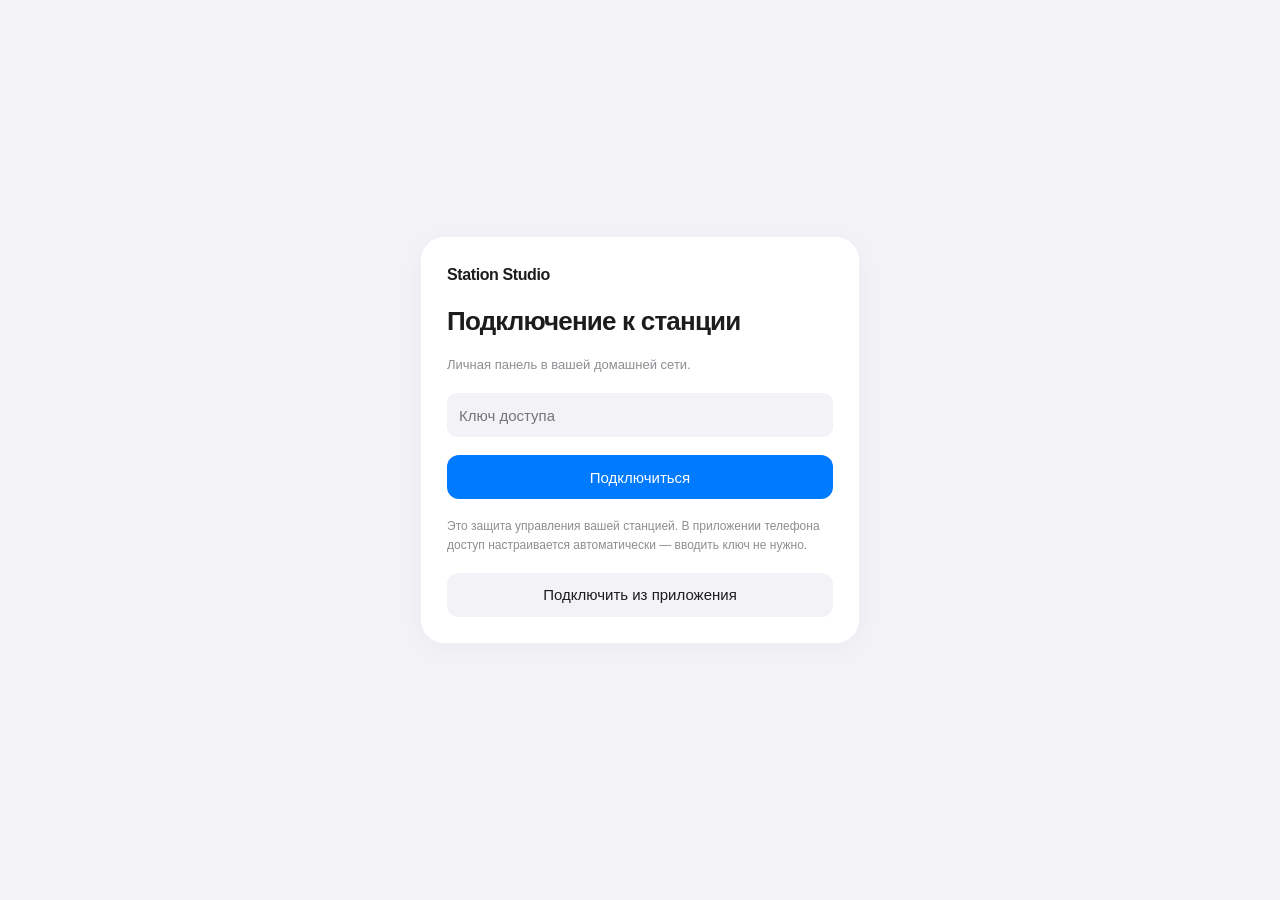
==== panel/web/index.html @ f579a135 "Add capabilities catalog, declarative plugin settings and separate TV interface; prepare 2.3.0" ====
<!doctype html><html lang="ru"><head><meta charset="utf-8"><meta name="viewport" content="width=device-width,initial-scale=1"><meta name="theme-color" content="#f5f7fb"><title>Station Studio</title><link rel="stylesheet" href="interface.css"><link rel="stylesheet" href="refinements.css"><link rel="stylesheet" href="extensions.css"></head><body>
<div id="login" class="login"><form id="loginForm" class="card login-card"><div class="brand">Station Studio</div><h1>Подключение к станции</h1><p class="muted">Личная панель в вашей домашней сети.</p><input id="accessKey" type="password" autocomplete="current-password" placeholder="Ключ доступа" required><button class="primary">Подключиться</button><small id="loginError">Это защита управления вашей станцией. В приложении телефона доступ настраивается автоматически — вводить ключ не нужно.</small><button type="button" id="nativeReconnect">Подключить из приложения</button></form></div>
<div id="app" hidden><aside><a class="brand" href="#"><span>Station Studio</span></a><nav><button class="active" data-tab="overview"><span>Дом</span></button><button data-tab="music"><span>Музыка</span></button><button data-tab="light"><span>Оформление</span></button><button data-tab="voice"><span>Команды</span></button><button data-tab="capabilities"><span>Возможности</span></button><button data-tab="plugins" hidden><span>Плагины</span></button><button data-tab="tools"><span>Настройки</span></button></nav><div class="aside-bottom"><span class="dot"></span><span id="connection">Подключаемся…</span><small>Всё работает на станции</small></div></aside>
<main><header><div><div id="eyebrow" class="eyebrow">STATION STUDIO</div><h1 id="pageTitle">Моя станция</h1></div><div class="header-right"><span id="clock"></span><span id="health" class="pill">● На связи</span></div></header>
<section id="overview" class="page active"><div class="home-station product-card"><div class="product-info"><span class="device-name">Станция Макс</span><span id="homeConnection">Дома · на связи</span><button id="remoteOpen" class="product-remote"><img src="icon-input.png" alt="">Пульт станции</button></div><div class="station-product"><div class="product-halo"></div><img src="station-max.png" alt="Яндекс Станция Макс" width="150" height="150"><canvas id="productRing" width="160" height="40" aria-label="Текущие цвета кольца"></canvas></div></div><article class="card player-card overview-now"><div class="section-top"><h3>Музыка</h3><button class="subtle" onclick="showTab('music')">Открыть</button></div><div class="track"><div class="track-art"></div><div><h2 id="track">Музыка на вашей станции</h2><p id="artist" class="muted">Выберите песню в музыкальном сервисе</p><small id="playState">Проигрыватель готов</small></div></div><div class="music-remote"><button onclick="key('previous')" aria-label="Предыдущий трек">Ⅰ◀</button><button id="playButton" class="primary round" onclick="key('play')" aria-label="Пауза или продолжение">▶</button><button onclick="key('next')" aria-label="Следующий трек">▶Ⅰ</button></div><label class="volume-row"><span>Громкость</span><input id="volume" type="range" min="0" max="100"><b id="volumeText">—%</b></label></article><div class="accessories"><button data-home-pane="clocks" class="accessory"><span class="accessory-kind">Дисплей</span><strong id="homeDisplayValue">Часы</strong><span class="accessory-note">Оформление и медиа</span></button><button data-home-pane="ring" class="accessory"><span class="accessory-kind">Кольцо</span><strong id="homeRingValue">Штатный свет</strong><span class="accessory-note">Цвет и эффекты</span></button><button data-home-pane="alice" class="accessory"><span class="accessory-kind">Алиса</span><strong>Реакции</strong><span class="accessory-note">LED и иконка HDMI</span></button><button data-home-pane="music" class="accessory"><span class="accessory-kind">Музыка и свет</span><strong id="homeMusicLightValue">Выключено</strong><span class="accessory-note">Кольцо, дисплей, лампы</span></button></div><div class="section-top home-scene-title"><h3>Быстрые сцены</h3><button class="subtle" onclick="showTab('voice')">Все сцены</button></div><div id="homeScenes" class="home-scenes"></div><div class="two-cols dashboard">
<div id="remoteScrim" class="sheet-scrim" hidden></div><article class="card remote-card" id="remoteSheet" hidden><div class="section-top"><h3>Пульт станции</h3><button id="remoteClose" class="subtle">Готово</button></div><div class="physical-remote" aria-label="Пульт с расположением кнопок Станции Макс"><div class="remote-top"><button onclick="key('tvpower')" aria-label="Питание телевизора"><img src="icon-power.png" alt=""></button><button onclick="key('tvinput')" aria-label="Источник телевизора"><img src="icon-input.png" alt=""></button></div><div class="remote-microphone"></div><div class="dpad"><button class="up" onclick="key('up')" aria-label="Вверх"><img src="icon-up.png" alt=""></button><button class="left" onclick="key('left')" aria-label="Влево"><img src="icon-left.png" alt=""></button><button class="ok" onclick="key('ok')" aria-label="Выбрать"><img src="icon-check.png" alt=""></button><button class="right" onclick="key('right')" aria-label="Вправо"><img src="icon-right.png" alt=""></button><button class="down" onclick="key('down')" aria-label="Вниз"><img src="icon-down.png" alt=""></button></div><button class="remote-alice" onclick="key('assist')" aria-label="Вызвать помощника"><img src="icon-mic.png" alt=""></button><div class="remote-nav"><button onclick="key('back')" aria-label="Назад"><img src="icon-back.png" alt=""></button><button onclick="key('home')" aria-label="Домой"><img src="icon-home.png" alt=""></button></div><div class="remote-volume"><button onclick="key('volup')" aria-label="Громче"><img src="icon-plus.png" alt=""></button><span>VOL</span><button onclick="key('voldown')" aria-label="Тише"><img src="icon-minus.png" alt=""></button></div><button class="remote-mute" onclick="key('mute')" aria-label="Выключить звук"><img src="icon-mute.png" alt=""></button></div><p class="remote-caption">Команды телевизора зависят от поддержки HDMI-CEC. Вызов помощника доступен, если эта кнопка поддерживается прошивкой.</p><form id="textForm" class="search"><input id="remoteText" maxlength="250" placeholder="Текст в выбранное поле"><button>Ввести</button></form></article></div>
<article class="card"><div class="section-top"><h3>Приложения</h3><button class="subtle" onclick="loadApps()">Обновить</button></div><div id="apps" class="apps-grid"></div></article></section>
<section id="music" class="page"><div class="two-cols"><article class="card"><h3>Музыкальный сервис</h3><div class="toolbar"><select id="musicProvider"></select><button id="providerSave">Выбрать</button></div><label class="checkbox"><input id="musicRouting" type="checkbox">Передавать музыкальные запросы Алисы выбранному плееру</label><label class="checkbox"><input id="quickCommands" type="checkbox" checked>Сразу передавать короткие команды плееру</label><p class="muted">«Играй», «пауза», «стоп», «хватит», «следующий», «назад». Управляют выбранным плеером, если у него есть музыкальная сессия. Остановка будильника и речи Алисы остаётся штатной.</p><p id="quickCommandsState" class="muted"></p><form id="searchForm" class="search"><input id="searchQuery" placeholder="Трек, исполнитель, альбом…" maxlength="200" required><button class="primary">Найти</button></form><p class="muted">Первый найденный трек будет выбран в установленном плеере. Состояние запуска показано ниже.</p><form id="uriForm" class="search"><input id="spotifyUri" placeholder="Ссылка на трек или плейлист" required><button>Открыть</button></form><p id="providerState" class="muted">Голосовой запуск зависит от возможностей установленного плеера. Проверка покажет, поддерживает ли он воспроизведение по запросу.</p><button id="providerTest">Проверить запуск по запросу</button><p id="musicVoiceDiagnostic" class="muted"></p></article><article class="card"><h3>Воспроизведение</h3><p class="muted">Команды отправляются выбранному сервису. Перемотка, повтор и случайный порядок доступны, если плеер поддерживает их через Android.</p><div class="toolbar"><button id="seekBack">Назад на 30 секунд</button><button id="seekForward">Вперёд на 30 секунд</button><button id="seekStart">С начала песни</button></div><div class="music-remote"><button onclick="key('previous')">Ⅰ◀</button><button class="primary" onclick="key('play')">▶ / Ⅱ</button><button onclick="key('next')">▶Ⅰ</button></div><label class="volume-row"><span>Громкость</span><input id="volume2" type="range" min="0" max="100"><b id="volumeText2">—%</b></label><h4>Таймер сна</h4><div class="chips"><button onclick="timer(15)">15 мин</button><button onclick="timer(30)">30 мин</button><button onclick="timer(60)">1 час</button><button onclick="timer(0)">Выключить</button></div><p id="timerState" class="muted">Таймер выключен</p></article></div></section>
<section id="light" class="page"><div class="studio-top"><div><span class="eyebrow">ОФОРМЛЕНИЕ</span><h2>Дисплей и подсветка</h2><p>Выберите, что изменить: передний дисплей, кольцо или реакции Алисы.</p></div><div class="theme-choices" hidden><button data-theme="violet" title="Фиолетовая тема" aria-label="Фиолетовая тема"></button><button data-theme="rose" title="Розовая тема" aria-label="Розовая тема"></button><button data-theme="ice" title="Ледяная тема" aria-label="Ледяная тема"></button><button data-theme="mint" title="Мятная тема" aria-label="Мятная тема"></button></div></div><div id="surfaceSegments" class="surface-segments"><button data-surface="display">Дисплей</button><button data-surface="ring">Кольцо</button><button data-surface="alice">Алиса</button><button data-surface="sound">Свет и звук</button></div><div class="studio-tabs"><button data-studio-pane="clocks">Часы</button><button data-studio-pane="draw">Медиа и рисунки</button><button data-studio-pane="ring">Кольцо</button><button data-studio-pane="music">Музыка</button><button data-studio-pane="room">Звуки комнаты</button><button data-studio-pane="alice">Реакции Алисы</button><button data-studio-pane="lamps">Лампы</button><button data-studio-pane="library">Медиатека</button></div><details id="displaySettings" class="display-options"><summary>Яркость и время показа</summary><div class="display-settings"><label class="field-label">Яркость дисплея <input id="matrixBrightness" type="range" min="1" max="200" value="90"></label><label class="field-label">Время в секундах · 0 — постоянно<input id="matrixDuration" type="number" min="0" max="86400" value="60"></label><label class="field-label">Быстрый выбор<select id="matrixDurationQuick"><option value="0">Постоянно</option><option value="15">15 секунд</option><option value="60" selected>1 минута</option><option value="300">5 минут</option><option value="900">15 минут</option><option value="3600">1 час</option><option value="28800">8 часов</option></select></label></div></details><article class="card" data-display-pane="draw"><div class="section-top"><div><h3>Предпросмотр и редактор</h3><p class="muted">Загрузите фото или GIF, выберите готовую анимацию либо рисуйте по пикселям.</p></div><span id="matrixState" class="pill">Готов к настройке</span></div><div class="matrix-layout"><div><canvas id="matrixCanvas" width="500" height="320" aria-label="Рисование на дисплее 25 на 16"></canvas><div class="chips"><button id="matrixPencil" class="active">Карандаш</button><button id="matrixEraser">Ластик</button><button id="matrixClear">Очистить</button><button id="matrixInvert">Инверсия</button></div><label class="field-label">Яркость карандаша <input id="matrixInk" type="range" min="1" max="255" value="255"></label></div><div><div class="eyebrow">ВЫВОД НА СТАНЦИЮ</div><div class="toolbar"><button id="matrixSend" class="primary">На дисплей</button><button id="matrixStop">Вернуть часы</button></div><label class="checkbox"><input id="matrixLive" type="checkbox"> Рисовать сразу на станции</label><div class="notice">Выберите «Постоянно» или время показа. Анимации Алисы, громкости и будильника имеют приоритет.</div><label class="field-label">Видимость тёмных деталей <input id="matrixGamma" type="range" min="0.25" max="3" step="0.05" value="0.65"><output id="matrixGammaText">0.65</output></label><label class="field-label">Экспозиция <input id="matrixExposure" type="range" min="0.25" max="4" step="0.05" value="1"><output id="matrixExposureText">1.00</output></label><button id="matrixNeutral">Исходные полутона</button><div class="chips"><button id="matrixSave">Экспорт JSON</button><label class="file-button">Загрузить медиа<input id="matrixFile" type="file" accept="image/*,video/*,application/json" hidden></label></div><p id="matrixMediaInfo" class="muted">Фото превращается в один кадр, GIF и видео — в анимацию. Передний дисплей монохромный: цвета станут оттенками яркости. Предпросмотр показывает результат в 25 × 16 точек.</p></div></div></article>
<div class="two-cols"><article class="card" data-display-pane="draw"><h3>Бегущая строка</h3><form id="matrixTextForm" class="search"><input id="matrixText" placeholder="Что написать на дисплее?" maxlength="80" required><button>Подготовить</button></form><label class="field-label">Скорость <select id="matrixTextSpeed"><option value="180">Медленно</option><option value="120" selected>Обычно</option><option value="80">Быстро</option></select></label></article><article class="card" data-display-pane="draw"><h3>Анимации</h3><div class="preset-grid"><button data-matrix-preset="heart">Сердце</button><button data-matrix-preset="cat">Кот</button><button data-matrix-preset="stars">Звёзды</button><button data-matrix-preset="rain">Дождь</button><button data-matrix-preset="fire">Огонь</button><button data-matrix-preset="invader">Космос</button><button data-matrix-preset="eyes">Глазки</button><button data-matrix-preset="smile">Улыбка</button><button data-matrix-preset="ghost">Призрак</button><button data-matrix-preset="pacman">Пакман</button><button data-matrix-preset="butterfly">Бабочка</button><button data-matrix-preset="snow">Снег</button><button data-matrix-preset="fireworks">Фейерверк</button><button data-matrix-preset="waves">Волны</button><button data-matrix-preset="spiral">Спираль</button><button data-matrix-preset="ecg">Пульс</button><button data-matrix-preset="jellyfish">Медуза</button><button data-matrix-preset="ripples">Капли</button><button data-matrix-preset="grid">Сетка</button><button data-matrix-preset="orbitals">Орбиты</button><button data-matrix-preset="comettrail">Комета</button><button data-matrix-preset="hourglass">Песочные часы</button></div><p class="muted">Выберите анимацию, затем нажмите «На дисплей».</p></article></div>
<article class="card" id="musicVisualCard" data-display-pane="music"><div class="section-top"><div><h3>Музыка в свете</h3><p class="muted">Выберите источник, эффект и место показа. Обложка задаёт гамму кольца, звук — его движение.</p></div><span id="musicVisualState" class="pill">Выключено</span></div><div class="visual-cover"><img id="visualCoverImage" alt="Текущая обложка" hidden><div><p id="visualCoverState">Проверяем обложку выбранного плеера…</p><div id="visualCoverPalette"></div></div></div><div class="two-cols"><div><label class="field-label">Источник звука<select id="musicVisualSource"><option value="selected">Выбранный музыкальный сервис</option><option value="room">Микрофоны станции</option><option value="system">Весь звук, включая видео</option></select></label><label class="field-label">Эффект <select id="musicVisualMode"><option value="spectrum">Спектр</option><option value="wave">Осциллограф</option><option value="pulse">Пульс</option><option value="vu">Индикатор громкости</option><option value="mirror">Зеркальный спектр</option><option value="orbit">Орбита</option><option value="ribbon">Световая лента</option></select></label><label class="field-label">Где показывать <select id="musicVisualTarget"><option value="both">Кольцо и LED-дисплей</option><option value="ring">Только кольцо</option><option value="matrix">Только LED-дисплей</option></select></label><label class="field-label">Яркость кольца <input id="musicVisualBrightness" type="range" min="1" max="100" value="45"></label><label class="field-label">Чувствительность <input id="musicVisualGain" type="range" min="0.25" max="20" step="0.25" value="6"></label></div><div><label class="field-label">Цветовая гамма <select id="musicVisualPalette"><option value="cover">Цвета обложки</option><option value="aurora">Северное сияние</option><option value="candy">Сладкая вата</option><option value="sunset">Закат</option><option value="ocean">Океан</option><option value="neon">Неон</option><option value="fire">Огонь</option><option value="pride">Текущий флаг</option><option value="custom">Своя палитра</option></select></label><label class="field-label">Движение цветов<select id="musicColorMotion"><option value="rotate">Плавное вращение</option><option value="static">На месте</option><option value="wave">Волна</option><option value="breathe">Дыхание</option></select></label><input id="musicVisualCustom" placeholder="#906bff #ff72c5 #5fe5d8" value="#906bff #ff72c5 #5fe5d8"><p class="muted">Яркость кольца и дисплея, а также время показа задаются в их настройках.</p></div></div><details class="visual-tuning"><summary>Реакция и плавность</summary><div class="two-cols"><label class="field-label">Скорость вспышки<input id="musicAttack" type="range" min="0.05" max="1" step="0.05" value="0.8"></label><label class="field-label">Затухание<input id="musicDecay" type="range" min="0.02" max="0.8" step="0.02" value="0.18"></label><label class="field-label">Порог тишины<input id="musicNoise" type="range" min="0.0001" max="0.01" step="0.0001" value="0.0003"></label><label class="field-label">Скорость движения<input id="musicSpeed" type="range" min="0.1" max="4" step="0.1" value="1"></label></div></details><div id="coverPreview" class="cover-preview"><img id="coverPreviewImage" alt="Обложка текущего трека" hidden><div><strong id="coverPreviewTitle">Обложка трека</strong><p id="coverPreviewState" class="muted">Ожидаем данные плеера</p><div id="coverSwatches" class="cover-swatches"></div></div></div><div class="toolbar"><button id="musicVisualStart" class="primary">Включить визуализацию</button><button id="musicVisualStop">Остановить</button></div></article>

<article class="card" data-display-pane="clocks"><div class="section-top"><div><span class="eyebrow">НА ПЕРЕДНЕМ LED-ДИСПЛЕЕ</span><h3>Часы</h3></div><span class="pill">25 × 16</span></div><div id="clockGallery" class="clock-gallery"></div><details class="clock-controls"><summary>Создать свой дизайн часов</summary><div class="form-grid"><label>Цифры<select id="clockFace"><option value="mini">Компактные 3 × 5</option><option value="segments">Крупные сегменты</option><option value="stack">Часы над минутами</option></select></label><label>Смещение по высоте<input id="displayOffsetY" type="range" min="-3" max="3" value="0"></label></div><div class="toolbar"><button id="clockBackground">Фон из рисунка в редакторе</button><button id="clockBackgroundClear">Без своего фона</button></div><p id="clockBackgroundState" class="muted">Для своих часов нарисуйте фон в «Медиа и рисунки», вернитесь сюда и добавьте его. Цифры меняются автоматически.</p><div class="toolbar"><input id="clockDesignName" maxlength="60" placeholder="Название своего дизайна"><button id="clockDesignSave">Сохранить дизайн</button></div><div id="clockDesignList" class="list-stack"></div></details><div class="toolbar"><button id="clockStart" class="primary">Показать часы</button><button id="ambientStop">Штатный дисплей</button></div><p class="muted">Длительность и яркость — в общих настройках выше. Во время обращения к Алисе часы уступают место её анимации.</p></article>
<article class="card" data-display-pane="music"><h3>Песня на дисплее</h3><p class="muted">Название песни и исполнитель на переднем дисплее.</p><div class="toolbar"><select id="nowLayout"><option value="single">Одна бегущая строка</option><option value="two">Две строки</option><option value="alternate">Чередовать песню и исполнителя</option></select><label class="field-label">Скорость <input id="nowSpeed" type="range" min="1" max="30" value="8"></label><button id="nowStart" class="primary">На LED-дисплей</button></div><div class="form-grid"><label>Что показывать<select id="nowContent"><option value="both">Песня и исполнитель</option><option value="title">Только песня</option><option value="artist">Только исполнитель</option></select></label><label>Шрифт<select id="nowFont"><option value="pixel">Чёткий пиксельный 5 × 7</option><option value="smooth">Сглаженный</option></select></label><label>Выравнивание коротких строк<select id="nowAlign"><option value="center">По центру</option><option value="left">Слева</option><option value="right">Справа</option></select></label><label>Промежуток между буквами<select id="nowSpacing"><option value="0">1 точка</option><option value="1">2 точки</option><option value="2">3 точки</option></select></label><label>Смещение строк<input id="nowOffsetY" type="range" min="-3" max="3" value="0"></label><label>Яркость имени исполнителя<input id="nowArtistLevel" type="range" min="20" max="255" value="180"></label></div><div class="preview-panel"><canvas id="textPreview" class="led-preview" width="100" height="64"></canvas><small>Предпросмотр переднего дисплея. Длинная строка прокручивается.</small></div><form id="ambientTextForm" class="search"><input id="ambientText" maxlength="300" placeholder="Своя бегущая строка…"><button>Показать текст</button></form></article>
<article class="card" data-display-pane="lamps"><span class="eyebrow">СВЕТ ВОКРУГ</span><h3>Умный свет</h3><p class="muted">Поддерживаются WLED и цветные Yeelight с включённым управлением по локальной сети. Другие лампы здесь не появятся автоматически.</p><div id="lampList" class="list-stack"></div><div class="toolbar"><button id="lampDiscover">Найти Yeelight</button><button id="lampAdd">Добавить устройство</button></div><form id="lampForm" hidden><div class="form-grid"><label>Название<input id="lampName" maxlength="60" placeholder="Свет за телевизором" required></label><label>Тип<select id="lampKind"><option value="wled">WLED</option><option value="yeelight">Yeelight · LAN Control</option></select></label><label>Локальный адрес<input id="lampHost" placeholder="192.168.1.100" inputmode="decimal" required></label></div><div class="toolbar"><button class="primary">Добавить</button><button type="button" id="lampCancel">Отмена</button></div></form><div class="form-grid"><label>Режим<select id="lampMode"><option value="music">Яркость в такт музыке</option><option value="cover">Цвета обложки песни</option><option value="palette">Перелив своей палитры</option></select></label><label>Источник цветов<select id="lampColorSource"><option value="palette">Своя палитра</option><option value="cover">Обложка песни</option><option value="flag">Флаг</option></select></label><label>Флаг<select id="lampFlag"></select></label><label>Анимация<select id="lampMotion"><option value="rotate">Плавное движение</option><option value="static">Без движения</option><option value="breathe">Дыхание</option></select></label><label>Палитра<input id="lampPalette" value="#7367f0 #4db6b0 #ef9fbb"></label><label>Минимальная яркость<input id="lampMin" type="number" min="1" max="100" value="15"></label><label>Максимальная яркость<input id="lampMax" type="number" min="1" max="100" value="75"></label><label>Чувствительность<input id="lampGain" type="range" min="0.25" max="20" step="0.25" value="8"></label><label>Интервал, секунд<input id="lampInterval" type="number" min="2" max="20" value="2"></label></div><div class="toolbar"><button id="lampStart" class="primary">Включить световое шоу</button><button id="lampStop">Остановить и вернуть свет</button></div><p id="lampState" class="muted">Устройства не выбраны</p><p class="muted">Режим «в такт» использует музыкальный визуализатор. Перед запуском сохраняется исходный свет; после остановки он возвращается. Обложка доступна, если плеер передаёт её системе.</p></article>
<article class="card" data-display-pane="alice"><h3>Реакции Алисы на LED</h3><p class="muted">Меняется передний монохромный дисплей станции, 25 × 16 точек. Значок на телевизоре настраивается отдельно ниже.</p><div class="alice-step"><strong>1. Выберите изображение или анимацию</strong><div class="toolbar"><button id="aliceImport">Загрузить фото, GIF или видео</button><button id="aliceOpenEditor">Нарисовать по кадрам</button></div><label class="field-label">Или работа из медиатеки<select id="aliceLibrary"><option value="">Текущая работа редактора</option></select></label><div class="preview-panel"><canvas id="alicePreview" class="led-preview" width="100" height="64"></canvas><small id="alicePreviewLabel">Здесь появится результат на LED-дисплее.</small></div></div><div class="alice-step"><strong>2. Выберите момент и назначьте</strong><p>Какое состояние Алисы должно показывать эту работу?</p><div class="toolbar"><select id="aliceVisualSlot"><option value="activation">Пробуждение</option><option value="listening">Слушает</option><option value="thinking">Думает</option><option value="speaking">Отвечает</option><option value="out">Завершает ответ</option></select><button id="aliceVisualSet" class="primary">Назначить показанную анимацию</button><button id="aliceVisualRestore">Вернуть оригинал этого состояния</button></div></div><div class="alice-step"><strong>3. Примените изменения</strong><p id="aliceVisualInfo" class="muted">Оригиналы сохраняются. Для применения Алиса коротко перезапустится; дождитесь окончания её ответа.</p><button id="aliceVisualRestart">Применить: перезапустить Алису</button></div></article>
<article class="card" data-display-pane="alice"><h3>Маленькая иконка на HDMI</h3><p class="muted">Своё фото или GIF поверх области штатного значка. Иконка появляется только во время обращения к Алисе, занимает небольшую область и не перехватывает пульт. Положение можно подогнать под ваш телевизор.</p><label class="file-button">Выбрать PNG, JPEG или GIF<input id="badgeFile" type="file" accept="image/png,image/jpeg,image/gif" hidden></label><p id="badgeFileState" class="muted">Изображение пока не выбрано</p><div class="form-grid"><label>Размер<input id="badgeSize" type="number" min="32" max="160" value="64"></label><label>Форма<select id="badgeShape"><option value="circle">Круг</option><option value="rounded">Скруглённый квадрат</option><option value="square">Квадрат</option></select></label><label>Отступ слева<input id="badgeX" type="number" min="0" max="300" value="24"></label><label>Отступ снизу<input id="badgeY" type="number" min="0" max="200" value="24"></label></div><label class="checkbox"><input id="badgeBacking" type="checkbox" checked>Чёрная подложка под изображением</label><div class="toolbar"><button id="badgeApply" class="primary">Включить и проверить 5 секунд</button><button id="badgeDisable">Вернуть штатный значок</button></div><p id="badgeState" class="muted">Передний LED настраивается выше; эта иконка относится только к HDMI.</p></article><article class="card" data-display-pane="room"><h3>Звуки комнаты</h3><p class="muted">Реакция на микрофоны станции. Обработка идёт на станции, звук не сохраняется и не отправляется на сервер.</p><div class="toolbar"><select id="matrixReactive"><option value="spectrum">Спектр</option><option value="wave">Звуковая волна</option><option value="pulse">Пульсирующие круги</option><option value="orbit">Орбита</option><option value="ribbon">Световая лента</option></select><label>Чувствительность <input id="matrixMicGain" type="range" min="0.25" max="20" step="0.25" value="8"></label><label>Где показывать <select id="roomTarget"><option value="both">Кольцо и LED</option><option value="ring">Кольцо</option><option value="matrix">LED-дисплей</option></select></label><label>Гамма <select id="roomPalette"><option value="aurora">Северное сияние</option><option value="sunset">Закат</option><option value="ocean">Океан</option><option value="fire">Огонь</option></select></label><button id="matrixReactiveStart" class="primary">Реагировать на звуки</button><button id="matrixReactiveStop">Остановить</button></div><p class="muted">Яркость и время показа — в настройках выше. Кольцо использует выбранную гамму. Штатные реакции Алисы имеют приоритет.</p></article>
<article class="card" data-display-pane="draw"><h3>Редактор анимации</h3><div class="toolbar"><button id="matrixPreview">▶ / Ⅱ</button><label>Кадр <select id="matrixFrameSelect"></select></label><label>Длительность кадра, мс <input id="matrixFrameDelay" type="number" min="66" max="10000" value="1000"></label></div><div class="chips"><button id="matrixAddFrame">Пустой кадр</button><button id="matrixCopyFrame">Дублировать кадр</button><button id="matrixDeleteFrame">Удалить кадр</button></div></article>
<article class="card" data-display-pane="draw library"><h3>Сохранение и библиотека</h3><div class="preview-panel"><canvas id="libraryPreview" class="led-preview" width="100" height="64"></canvas><small id="libraryPreviewInfo">Выберите сохранённую работу, чтобы увидеть её.</small></div><p class="muted">Сохранить — оставить работу на станции. Открыть — загрузить её в редактор. Показать — запустить на переднем дисплее.</p><div class="toolbar"><input id="matrixArtworkName" maxlength="80" placeholder="Название анимации"><button id="matrixLibrarySave">Сохранить на станции</button></div><div class="toolbar"><select id="matrixLibrarySelect"><option value="">Выберите анимацию</option></select><button id="matrixLibraryLoad">В редактор</button><button id="libraryShow" class="primary">Показать</button><button id="matrixLibraryDelete">Удалить</button></div><p class="muted">Рисунки, анимации и настройки сохраняются на станции и доступны с других устройств. До 120 кадров, 100 работ.</p></article><details open class="card" data-display-pane="ring"><summary>Светодиодное кольцо</summary><div class="two-cols"><div><div id="ringPreview" class="ring-preview" aria-label="Редактор 24 светодиодов"></div><div id="ringPixelControls"><label class="field-label"><span id="ringPixelLabel">Выберите светодиод на кольце</span><input id="ringPixelColor" type="color" value="#9c7cff"></label><div class="chips"><button id="ringPixelsFill">Залить все</button><button id="ringPixelsFlag">Взять цвета флага</button><button id="ringPixelsReset">Взять со станции</button><button id="ringPixelsApply" class="primary">Применить рисунок кольца</button></div></div><div class="effect-grid"><button data-effect="off" onclick="effect('off')">Штатная индикация</button><button data-effect="solid" onclick="effect('solid')">Постоянный свет</button><button data-effect="breathe" onclick="effect('breathe')">Дыхание</button><button data-effect="rainbow" onclick="effect('rainbow')">Радуга</button><button data-effect="comet" onclick="effect('comet')">Комета</button><button data-effect="candle" onclick="effect('candle')">Свеча</button></div></div><div><label class="field-label">Цвет <input id="ringColor" type="color" value="#9364ff"></label><label class="field-label">Яркость <b id="brightnessText">35%</b></label><input id="brightness" class="wide-range" type="range" min="0" max="100" value="35"><p class="muted">Штатная индикация возвращает управление светом Алисе.</p></div></div><h3>Флаги сообщества</h3><div class="toolbar"><select id="ringFlag"></select><select id="ringFlagMotion"><option value="static">Без анимации</option><option value="rotate">Вращение</option><option value="wave">Волна</option><option value="breathe">Дыхание</option></select><button id="ringFlagShow" class="primary">На кольцо</button></div><div class="toolbar"><button id="ringAlbumShow">Кольцо в цветах обложки</button></div><div id="ringFlagSwatches" class="flag-swatches"></div><label class="field-label">Своя палитра: от 2 до 24 цветов, через пробел<input id="ringFlagCustom" placeholder="#ff0000 #ffffff #0000ff"></label><button id="ringFlagCustomShow">Показать свою палитру</button><p class="muted">Кольцо показывает последовательность цветов флага. Геометрические символы и шевроны на кольце из 24 светодиодов не воспроизводятся. Свои палитры дополняют каталог.</p></details></section>
<section id="voice" class="page"><article class="card"><h3>Готовые команды и сцены</h3><p class="muted">Скажите «Алиса» и фразу из карточки. Свой сценарий с такой же фразой имеет приоритет.</p><label class="checkbox"><input id="builtinCommands" type="checkbox" checked>Готовые голосовые команды</label><div class="toolbar"><input id="commandSearch" type="search" placeholder="Найти команду, фразу или действие" aria-label="Поиск команд"><select id="commandGroup"><option value="">Все команды</option><option value="Сцены">Сцены</option><option value="Дисплей">Дисплей</option><option value="Кольцо">Кольцо</option><option value="Музыка">Музыка</option><option value="Система">Система</option><option value="Анимации">Анимации LED</option><option value="Флаги">Флаги кольца</option><option value="Мои работы">Мои работы</option><option value="Мои звуки">Мои звуки</option><option value="Мои сценарии">Мои сценарии</option></select></div><button id="commandExport">Скачать полный список фраз</button><p id="commandCount" class="muted"></p><div id="commandCatalog" class="list-stack"></div></article><div class="two-cols"><article class="card"><span class="eyebrow">ВАШИ ЗВУКИ</span><h3>Аудиобиблиотека</h3><p class="muted">Загрузите музыку, реплику или звуковой эффект и назначьте свою фразу для запуска. Фраза запускает выбранный аудиофайл.</p><label class="file-button primary">Добавить аудио<input id="audioUpload" type="file" accept="audio/*,.mp3,.wav,.ogg,.flac,.m4a,.aac" hidden></label><div id="audioList" class="list-stack"></div><button id="audioStop">Остановить звук</button><p class="muted">До 20 МБ и пяти минут на файл. Файлы хранятся на станции.</p></article><article class="card"><span class="eyebrow">СКАЖИТЕ АЛИСЕ</span><h3>Своя фраза — своё действие</h3><p class="muted">Например: «Алиса, моя дискотека» или «Алиса, покажи кота». Сценарий может объединять несколько действий. Короткие «пауза» и «следующий» относятся к выбранному плееру, когда у него есть музыкальная сессия. Для оформления говорите «на дисплее», «на кольце» или «на станции».</p><div id="scenarioList" class="list-stack"></div><button id="scenarioNew" class="primary">Создать сценарий</button><p id="voiceObserver" class="muted"></p></article></div>
<article id="scenarioEditor" class="card" hidden><h3>Редактор сценария</h3><div class="form-grid"><label>Название<input id="scenarioName" maxlength="80" placeholder="Моя дискотека"></label><label>Фразы, по одной на строку<textarea id="scenarioPhrases" rows="3" placeholder="моя дискотека&#10;включи вечеринку"></textarea></label></div><div id="scenarioSteps" class="list-stack"></div><div class="toolbar"><select id="scenarioAction"><option value="last">Последнее действие в панели</option><option value="audio">Воспроизвести аудио</option><option value="clock">Показать часы</option><option value="artwork">Анимация из библиотеки</option><option value="track">Показать название песни</option><option value="volume">Громкость</option><option value="ring">Эффект кольца</option><option value="app">Открыть приложение</option><option value="pause">Пауза музыки</option><option value="play">Продолжить музыку</option><option value="stop-display">Штатный дисплей</option></select><select id="scenarioChoice"></select><button id="scenarioAddStep">Добавить действие</button></div><p class="muted">Настройте любую функцию панели, затем выберите «Последнее действие в панели»: оно сохранится с теми же параметрами. Загрузка файлов и установка прошивки голосом не выполняются.</p><div class="toolbar"><button id="scenarioSave" class="primary">Сохранить</button><button id="scenarioCancel">Отмена</button></div></article></section>
<section id="appHub" class="page"><article class="card"><h2>Приложения на станции</h2><p class="muted">Выбирайте версии для Android TV. Магазин получает обновления от разработчиков; панель показывает особенности совместимости.</p><p id="appInstallState" role="status"></p><div id="appCatalog" class="catalog-grid"></div></article><details id="compatibilityBox" class="card"><summary>Совместимость и регион</summary><div id="compatibilityDetails"></div></details><button id="compatibilityOpen">Проверить совместимость</button></section><section id="tools" class="page"><div class="setup-links"><button id="appCatalogOpen">Установка приложений</button><button onclick="showTab('help')">Подключение и помощь</button><button onclick="showTab('privacy');loadPrivacy()">Приватность</button></div><article class="card"><h3>Приложение и расширения</h3><div class="settings-actions"><button id="publicAppUpdate">Обновления приложения</button><button id="nativeConnection">Подключение к станции</button><button onclick="showTab('plugins')">Плагины YAM</button></div><p class="muted">Обновления приложения загружаются из общего канала. Для управления колонкой подключитесь к её домашней сети.</p></article><div class="two-cols"><article class="card"><div class="section-top"><h3>Экран Android TV</h3><button id="screenButton" onclick="screenShot()">Обновить снимок</button></div><div id="screenFrame" class="screen-frame"><span>Снимок по запросу</span></div></article><article class="card"><h3>Станция</h3><div class="system-grid"><div><span>Система</span><b>Android 9 · 5000000921</b></div><div><span>Root</span><b id="systemRoot">Проверяем…</b></div><div><span>Доступ</span><b>Напрямую по домашней сети</b></div><div><span>Обновления Яндекса</span><b>Автоматическая установка отключена</b></div></div><span id="rootTag" class="pill">Проверяем root</span><div class="toolbar"><button onclick="launch('local.station.studio')">Открыть панель на ТВ</button><button class="danger" onclick="reboot()">Перезагрузить</button></div></article></div>
<article class="card"><h3>Производительность и память</h3><div id="cacheList" class="list-stack"></div><div class="toolbar"><button id="idleApps">Закрыть фоновые приложения</button><button id="cacheScan">Проверить кэш</button><button id="cacheClean">Очистить выбранный кэш</button></div><p id="cacheResult" class="muted">Очистка сохраняет аккаунты, приложения и настройки.</p><div class="mode-grid"><button data-mode="fast" onclick="mode('fast')"><b>Быстрый</b><span>Без анимаций</span></button><button data-mode="balanced" onclick="mode('balanced')"><b>Обычный</b><span>Короткие переходы</span></button><button data-mode="cinema" onclick="mode('cinema')"><b>Плавный</b><span>Стандартные переходы</span></button></div><div class="stat-grid"><div class="stat"><small>Процессор</small><strong id="cpu">—</strong><div class="bar"><i id="cpuBar"></i></div></div><div class="stat"><small>Температура</small><strong id="temp">—</strong><small id="tempNote"></small><div class="bar"><i id="tempBar"></i></div></div><div class="stat"><small>Память</small><strong id="memory">—</strong><small id="memoryNote"></small><div class="bar"><i id="memBar"></i></div></div><div class="stat"><small>Свободно</small><strong id="disk">—</strong><small id="uptime"></small><div class="bar"><i id="diskBar"></i></div></div></div><div class="toolbar"><button onclick="optimize()">Подготовить приложения к запуску</button><button onclick="diagnostics()">Диагностика</button></div><pre id="diagnosticOutput" hidden></pre></article><article class="card"><h3>Устройства и установка</h3><p class="muted">Первое подключение телефона подтверждается кодом. После этого приложение находит станцию в домашней сети и проверяет её сертификат.</p><div class="toolbar"><button id="pairStart" class="primary">Подключить телефон</button><button id="clientsRefresh">Мои устройства</button><button id="tvInstall">Установить или обновить панель на станции</button></div><div id="pairCodeBox" hidden><p class="muted">Введите этот код в приложении. Он действует 5 минут и подходит для одного подключения.</p><p id="pairCode" class="pair-code"></p></div><div id="clientList" class="list-stack"></div><details><summary>Установка на другую станцию</summary><p class="muted">Приложение работает с агентом на станции. При первой установке мастер проверяет модель, сборку, ADB и root. Проверенный профиль: Station Max, 5000000921. Для получения первоначального доступа используется AliceBridge. Установщик из пакета сообщества сохраняет настройки и содержит откат.</p></details></article>
<details class="card"><summary>События</summary><div id="events" class="events"></div></details></section>
<section id="capabilities" class="page"><div id="capabilityHub"></div></section><section id="plugins" class="page"><article class="card plugin-intro"><div><div class="eyebrow">РАСШИРЕНИЯ СТАНЦИИ</div><h2>Плагины станции</h2><p class="muted">Загрузите пакет YAM. Сначала покажем состав и совместимость; установка запускается отдельно.</p></div><label class="primary upload-label">Загрузить .yampkg<input id="pluginFile" type="file" accept=".yampkg" hidden></label></article><div class="plugin-toolbar"><span id="pluginEngine" class="pill">Проверяем YAM…</span><button id="pluginRefresh">Обновить</button></div><div id="pluginNotice" class="notice"></div><div id="pluginList" class="plugin-list"></div><article class="card"><h3>Свои расширения</h3><p class="muted">Панель поддерживает описание пакета, зависимости, установку, запуск и остановку служб, автозапуск и журнал. Кнопка «Включить» также разрешает автозапуск этой службы. «Выключить» его отменяет.</p><p class="muted">Плагины могут выполнять код с правами root. Перед установкой проверьте автора, разрешения и команды. Для старых .yap нужен Luna с поддержкой именно этой станции.</p></article></section>
<section id="privacy" class="page"><details class="card"><summary>Сетевые подключения станции</summary><p id="privacyNetworkNote" class="muted">Снимок открытых соединений без записи пакетов и содержимого.</p><button id="privacyNetworkRefresh">Проверить сейчас</button><div id="privacyNetworkList"></div></details><article class="card"><h2>Приватность</h2><p id="privacyScope" class="muted">Проверка приложений, известных аналитических библиотек и объявленных разрешений.</p><div class="guide-banner">Проверка не читает ваши запросы и не записывает звук. Встроенная аналитика может находиться внутри службы Алисы: отключить всю эту службу и сохранить облачного помощника одновременно нельзя. Отключение приложения сохраняет его данные и допускает восстановление.</div><button id="privacyRefresh">Обновить проверку</button><div id="privacyApps"></div></article></section>
<section id="help" class="page"><div class="guide-banner">Station Studio работает на самой станции. Телефон нужен для настройки. Для обычного управления телефон и станция должны быть в одной сети; обновление приложения скачивается через любой доступный интернет.</div><div class="guide-steps">
<article class="card guide-step"><h3>Проверьте модель</h3><p>Комплект рассчитан на Станцию Макс: yandexstation_2, Android 9, сборка 5000000921. На другие модели и сборки этот установщик не переносится. Более новая полная прошивка Android в комплект не входит.</p></article>
<article class="card guide-step"><h3>Подготовьте станцию один раз</h3><p>Нужны уже работающие root и ADB. Если они ещё не получены, используйте совместимую инструкцию AliceBridge / Hybrid Root для вашей модели. Панель не выполняет первичное получение root автоматически.</p><p>Первичная установка агента пока требует компьютера: распакуйте комплект, запустите проверку по инструкции INSTALL-RU.md, затем установку. Установщик проверяет модель и сохраняет резервные копии своих файлов.</p></article>
<article class="card guide-step"><h3>Подключите приложение</h3><p>После установки агента и перезагрузки откройте Station Studio на телевизоре. В «Настройки → Устройства и установка» получите одноразовый код. На телефоне выберите найденную станцию и введите этот код. Домашний IP и общий ключ в APK не зашиты.</p><p>Если станция не находится: проверьте общий Wi-Fi, гостевую сеть и изоляцию устройств на роутере. VPN на телефоне должен разрешать доступ к локальной сети. В приложении можно указать адрес вручную.</p></article>
<article class="card guide-step"><h3>Выберите музыку</h3><p>Установите музыкальный сервис на станцию, войдите в свой аккаунт и запустите один трек. В панели откройте «Музыка», выберите сервис и сохраните. Для голосового поиска включите передачу музыкальных запросов.</p><p>Проверьте: «Алиса, включи песню…», «Алиса, следующую песню», «Алиса, выключи музыку». Короткие «играй», «пауза», «хватит», «следующий», «назад» работают через ускоренный обработчик при наличии музыкальной сессии. Возможности сервиса и доступность трека зависят от его приложения и аккаунта.</p></article>
<article class="card guide-step"><h3>Настройте свет и анимации</h3><p>«Оформление → Дисплей»: часы, текст, рисунки и библиотека. Показ «Постоянно» длится до выключения. «Музыка и свет»: источник «Выбранный музыкальный сервис» не должен реагировать на видео других приложений; источник «Весь звук» включает видео.</p><p>«Алиса»: подготовьте GIF или рисунок, проверьте его на сетке 25×16, назначьте состоянию и примените. Иконка HDMI настраивается отдельно и является наложением над областью штатного значка.</p></article>
<article class="card guide-step"><h3>Обновления, плагины и восстановление</h3><p>Обновление приложения: кнопка «Обновить» внутри Station Studio. Android попросит подтвердить установку. Обновление агента пока выполняется повторным запуском установщика с компьютера.</p><p>Плагины: «Возможности → Загрузки», загрузите .yampkg, проверьте автора, модель и список команд, затем установите. Пакеты исполняются с root. Неподдерживаемые .yap не заменяют пакеты YAM.</p><p>При проблеме остановите эффект и верните штатный дисплей. Для файлов агента предусмотрен откат установщика; аккаунты и личные медиа сохраняются. Для микрофона используйте физическую кнопку станции.</p></article></div></section><footer><span>Station Studio · работает на станции</span><button class="subtle" onclick="logout()">Закрыть доступ</button></footer></main></div><div id="toast" class="toast" role="status"></div><script src="app.js"></script><script src="matrix.js"></script><script src="flags.js"></script><script src="visuals.js"></script><script src="plugins.js"></script><script src="studio2.js"></script><script src="experience.js"></script><script src="product.js"></script><script src="privacy.js"></script><script src="tv.js"></script><script src="extensions.js"></script><script src="setup.js"></script></body></html>
---- panel/web/interface.css ----
:root{--bg:#f2f2f7;--card:#fff;--text:#1c1c1e;--muted:#8e8e93;--line:#dfE2dc;--accent:#007aff;--purple:#007aff;--green:#38664e;color-scheme:light}
*{box-sizing:border-box} [hidden]{display:none!important}body{margin:0;background:var(--bg);color:var(--text);font:15px/1.55 -apple-system,BlinkMacSystemFont,"Roboto","Segoe UI",sans-serif}button,input,select,textarea{font:inherit}button,.file-button{display:inline-flex;justify-content:center;align-items:center;gap:8px;min-height:44px;border:0;background:#f2f2f7;color:var(--text);border-radius:12px;padding:10px 16px;cursor:pointer;text-align:center}button:hover,.file-button:hover{background:#f0f3ee;border-color:#aab7ac}button:disabled{opacity:.45;cursor:wait}button:focus-visible,a:focus-visible,input:focus-visible,select:focus-visible{outline:3px solid #007aff;outline-offset:3px}.primary,.upload-label{background:var(--accent)!important;border-color:var(--accent)!important;color:#fff!important}.primary:hover{background:#0069df!important}.danger{color:#a14036}.subtle{border:0;background:none;color:var(--muted)}.wide,.wide-range{width:100%}input,select,textarea{min-height:44px;max-width:100%;min-width:0;border:0;border-radius:10px;background:#f2f2f7;color:var(--text);padding:10px 12px}input[type=range]{padding:0;border:0;background:transparent;accent-color:var(--accent);height:30px;min-height:30px;min-width:60px}input[type=checkbox]{min-height:18px;width:18px;height:18px;accent-color:var(--accent)}input[type=color]{width:64px;padding:4px}a{color:inherit;text-decoration:none}h1,h2,h3,h4,p{margin:0}h1{font-size:30px;font-weight:600;line-height:1.2;letter-spacing:-.8px}h2{font-size:24px;font-weight:600;line-height:1.3;letter-spacing:-.5px}h3{font-size:19px;line-height:1.4;font-weight:600}h4{font-size:15px;margin:22px 0 12px}p{margin:10px 0 18px}.muted,small{color:var(--muted)}small,.muted{font-size:13px}.eyebrow{display:block;font-size:10px;letter-spacing:1.4px;color:var(--muted);margin-bottom:8px}.pill{display:inline-flex;align-items:center;padding:4px 9px;border:1px solid var(--line);border-radius:5px;color:var(--muted);font-size:11px;white-space:nowrap}.green{color:var(--green)}
aside{position:fixed;inset:0 auto 0 0;width:205px;border-right:1px solid var(--line);padding:36px 20px;background:#f2f2f7;display:flex;flex-direction:column}.brand{font-size:16px;font-weight:600;letter-spacing:-.4px}nav{display:flex;flex-direction:column;gap:5px;margin-top:45px}nav button{justify-content:flex-start;text-align:left;border:0;background:none;padding:13px 14px;color:var(--muted)}nav button.active{background:#e8f2ff;color:var(--text);font-weight:600}.aside-bottom{margin-top:auto;font-size:11px;color:var(--muted)}.aside-bottom small{display:block;font-size:10px;margin-top:7px}.dot{display:inline-block;width:6px;height:6px;background:#65856c;border-radius:50%;margin-right:6px}main{margin-left:205px;padding:35px 40px 25px;max-width:1450px}header{display:flex;align-items:center;justify-content:space-between;margin-bottom:30px;gap:16px}.header-right{display:flex;align-items:center;gap:15px;font-size:12px;color:var(--muted)}.page{display:none}.page.active{display:block}.card{padding:26px;background:#fff;border:0;border-radius:22px;margin:0 0 20px;min-width:0}.section-top{display:flex;align-items:center;justify-content:space-between;gap:15px;margin-bottom:18px}.section-top p{margin:4px 0 0}.two-cols,.matrix-layout{display:grid;grid-template-columns:1fr 1fr;gap:20px}.two-cols>.card{height:calc(100% - 20px)}.toolbar,.chips{display:flex;flex-wrap:wrap;gap:9px;margin:16px 0;align-items:center}.toolbar>select,.toolbar>input{max-width:100%;flex:1;min-width:160px}.search{display:flex;gap:8px;margin:18px 0}.search input{flex:1;min-width:0}.search button{flex-shrink:0}.field-label{display:flex;align-items:center;justify-content:space-between;gap:16px;margin:17px 0;font-size:13px;color:var(--muted)}.field-label input[type=range]{flex:1;max-width:200px}.field-label select{max-width:250px}.field-label>input:not([type=range]):not([type=color]){min-width:0}.checkbox{display:flex;align-items:center;gap:10px;font-size:13px}.notice{background:#f1f4ee;padding:14px 16px;border-radius:6px;font-size:13px;color:#5e6b60}.center{justify-content:center}
.track{display:flex;align-items:center;gap:18px;margin:24px 0}.track-art{width:92px;height:92px;flex-shrink:0;border-radius:8px;overflow:hidden;background:#f0f2ec}.track-art:empty{display:none}.track-art img{width:100%;height:100%;object-fit:cover}.track h2{font-size:23px}.track p{margin:4px 0}.music-remote{display:flex;align-items:center;justify-content:center;gap:16px;margin:22px 0}.music-remote button{width:58px;height:48px}.volume-row{display:flex;align-items:center;gap:12px;margin:20px 0;font-size:13px}.volume-row input{flex:1}.volume-row b{min-width:36px;text-align:right;font-size:12px}.dpad{display:grid;grid-template:repeat(3,48px)/repeat(3,48px);gap:7px;justify-content:center;margin:20px auto}.dpad .up{grid-area:1/2}.dpad .left{grid-area:2/1}.dpad .ok{grid-area:2/2;background:#edf1e9}.dpad .right{grid-area:2/3}.dpad .down{grid-area:3/2}.apps-grid{display:grid;grid-template-columns:repeat(auto-fill,minmax(110px,1fr));gap:10px}.app-tile{display:flex;flex-direction:column;gap:10px;padding:16px 8px;border:1px solid #eaede7;border-radius:9px;min-height:104px;font-size:12px}.app-tile img{object-fit:contain;border-radius:7px}.app-tile i{display:none}
.studio-top{margin:0 0 20px}.studio-top h2{font-size:23px}.studio-top p{font-size:13px;color:var(--muted);margin:7px 0}.theme-choices{display:none}.studio-tabs{display:grid;grid-template-columns:repeat(4,minmax(0,1fr));gap:6px;margin:0 0 20px}.studio-tabs button{min-height:48px;font-size:13px;background:#f2f2f7;border-color:var(--line)}.studio-tabs button.active{background:#007aff;color:white;border-color:#007aff}.display-settings{display:flex;flex-wrap:wrap;align-items:center;gap:20px;padding:14px 20px;border:1px solid var(--line);border-radius:9px;background:#f2f2f7;margin-bottom:20px}.display-settings label{flex:1;min-width:180px;margin:0}.display-settings input[type=number]{width:95px}.display-settings select{max-width:160px}.clock-gallery,.design-gallery{display:grid;grid-template-columns:repeat(4,minmax(0,1fr));gap:12px;margin:22px 0}.clock-gallery button,.design-gallery button{flex-direction:column;align-items:stretch;padding:12px;gap:12px;min-width:0;background:#f2f2f7;font-size:12px}.clock-gallery button.active{border:2px solid #007aff;background:#edf2e9;padding:11px}.clock-gallery canvas,.led-preview{width:100%;height:auto;aspect-ratio:25/16;image-rendering:pixelated;border-radius:5px;background:#101512}.preview-panel{background:#f7f8f4;border:1px solid var(--line);padding:20px;border-radius:8px;margin:20px 0}.preview-panel>.led-preview{display:block;max-width:350px;margin:0 auto 15px}.preview-panel small{display:block;text-align:center}.form-grid{display:grid;grid-template-columns:1fr 1fr;gap:17px;margin:20px 0}.form-grid label{display:flex;flex-direction:column;gap:8px;font-size:13px;color:var(--muted)}.form-grid input,.form-grid select{width:100%}.form-grid input[type=range]{width:100%}.clock-controls{padding-top:5px;border-top:1px solid var(--line)}#matrixCanvas{display:block;width:100%;height:auto;aspect-ratio:25/16;background:#0d120f;border:8px solid #222c24;border-radius:8px;touch-action:none}#light>.two-cols{display:contents}.preset-grid,.effect-grid,.mode-grid{display:grid;grid-template-columns:repeat(3,minmax(0,1fr));gap:8px;margin:18px 0}.preset-grid button,.effect-grid button{font-size:12px;min-height:45px}.effect-grid button.active,.mode-grid button.active,#matrixPencil.active,#matrixEraser.active{background:#e8f2ff;border-color:#8fA58d}.mode-grid button{flex-direction:column;gap:5px}.mode-grid span{font-size:11px;color:var(--muted)}.matrix-layout{align-items:start}.matrix-layout>div{min-width:0}.ring-preview{position:relative;display:grid;place-items:center;width:280px;height:280px;margin:15px auto 25px;background:radial-gradient(circle,#f8faf5 0 47%,#e4e9df 48% 51%,transparent 52%)}.ring-preview>span{font-size:11px;letter-spacing:2px;color:var(--muted)}.ring-led{position:absolute;left:calc(50% - 9px);top:calc(50% - 9px);height:18px;width:18px;min-height:18px;border:1px solid #0001;padding:0;border-radius:50%;background:var(--led)!important;transform:rotate(var(--angle)) translateY(-116px)}.ring-led.selected{outline:3px solid #007aff;outline-offset:3px}#ringPixelControls{border:1px solid var(--line);padding:15px;border-radius:8px}.flag-swatches{display:flex;height:32px;border-radius:6px;overflow:hidden;margin:15px 0}.flag-swatches span{flex:1}details>summary{font-size:18px;font-weight:600;cursor:pointer;margin-bottom:16px}.list-stack{display:grid;gap:9px;margin:20px 0}.list-row{display:flex;align-items:center;gap:10px;background:#f8faf5;border:1px solid #e5e9e0;border-radius:7px;padding:12px;min-width:0}.list-row>div{flex:1;min-width:0}.list-row b,.list-row small{display:block;overflow-wrap:anywhere}.list-row b{font-size:13px;font-weight:600}.list-row small{font-size:11px;margin-top:3px}.list-row button{font-size:12px;min-height:36px;padding:6px 10px}.list-row input[type=checkbox]{flex-shrink:0}
.stat-grid{display:grid;grid-template-columns:repeat(4,1fr);gap:14px;margin:22px 0}.stat{padding:14px;background:#f7f9f4;border-radius:7px;min-width:0}.stat strong{display:block;font-size:24px;font-weight:500;margin:8px 0}.stat em{font-style:normal;font-size:14px}.stat small{font-size:11px}.bar{height:3px;background:#e0e6dc;margin-top:12px}.bar i{display:block;background:#75916e;height:100%;max-width:100%}.system-grid>div{display:flex;justify-content:space-between;gap:18px;padding:12px 0;border-bottom:1px solid var(--line);font-size:12px}.system-grid b{text-align:right;font-weight:500}.screen-frame{display:grid;place-items:center;min-height:170px;background:#f1f4ed;border-radius:7px;overflow:hidden;color:var(--muted)}.screen-frame img{max-width:100%;display:block}.events>div{padding:12px 0;border-bottom:1px solid var(--line);font-size:12px}.events time{color:var(--muted);margin-right:15px}pre{white-space:pre-wrap;overflow-wrap:anywhere;background:#f3f6ef;color:#3e5141;padding:15px;font-size:12px;border-radius:6px}.plugin-intro{display:flex;align-items:center;justify-content:space-between;gap:20px}.plugin-toolbar{display:flex;align-items:center;justify-content:space-between;margin:20px 0}.plugin-list{display:grid;grid-template-columns:1fr 1fr;gap:20px;margin:20px 0}.plugin-card h3{overflow-wrap:anywhere}.plugin-meta{font-size:12px;color:var(--muted)}.plugin-service{display:flex;gap:10px;align-items:center;flex-wrap:wrap;padding:16px 0;border-bottom:1px solid var(--line)}.plugin-service details{width:100%}.plugin-tags{display:flex;gap:8px;flex-wrap:wrap;font-size:11px}.plugin-tags span{padding:3px 7px;background:#edf2e8;border-radius:4px}.plugin-log,.plugin-code{max-height:300px;overflow:auto}.upload-label{display:inline-flex;padding:12px 18px;border-radius:7px;cursor:pointer;font-size:13px}.plugin-review{background:#f4f6ef;padding:15px;border-radius:7px}.empty-plugins{color:var(--muted);grid-column:1/-1}.toast:empty{display:none}.toast{position:fixed;left:50%;bottom:28px;transform:translateX(-50%);padding:13px 20px;background:#007aff;color:white;border-radius:8px;max-width:calc(100% - 30px);z-index:200;font-size:13px;box-shadow:0 5px 25px #0002}.login{position:fixed;inset:0;display:grid;place-items:center;padding:20px;background:var(--bg);z-index:150}.login-card{max-width:440px;display:flex;flex-direction:column;gap:18px}.login-card h1{font-size:26px}.login-card p{margin:0}.login-card small{font-size:12px}.pair-code{font:600 24px/1.8 monospace;letter-spacing:3px;padding:14px 20px;border:1px solid var(--line);border-radius:7px}footer{font-size:11px;color:var(--muted);padding:10px 0 0}.tv-mode{font-size:18px}.tv-mode .remote-card{display:none}.tv-mode .dashboard{grid-template-columns:1fr}.tv-mode button{min-height:48px}.tv-mode main{max-width:none}.tv-mode .clock-gallery{grid-template-columns:repeat(4,1fr)}.tv-mode nav button{font-size:16px}.tv-mode aside{width:215px}.tv-mode main{margin-left:215px}
@media(max-width:1050px){main{padding:25px;}.two-cols,.matrix-layout{grid-template-columns:1fr}.clock-gallery{grid-template-columns:repeat(2,1fr)}.plugin-list{grid-template-columns:1fr}.card{padding:22px}.stat-grid{grid-template-columns:1fr 1fr}.studio-tabs{grid-template-columns:repeat(4,1fr)}}
@media(max-width:650px){body{font-size:14px}aside{inset:auto 0 0;width:100%;height:65px;padding:5px 8px;background:#f2f2f7;border-top:1px solid var(--line);border-right:0;z-index:100}.brand,.aside-bottom{display:none}nav{display:grid;grid-template-columns:repeat(6,1fr);margin:0;gap:0}nav button{justify-content:center;padding:8px 2px;min-height:48px;border-radius:5px;font-size:10px}main{margin:0;padding:22px 16px 82px}header{margin-bottom:24px;align-items:flex-end}h1{font-size:25px}.header-right #clock{display:none}.header-right .pill{padding:3px 6px;font-size:9px}.eyebrow{font-size:9px}.card{padding:19px;border-radius:10px;margin-bottom:16px}.track{margin:19px 0;gap:14px}.track-art{width:78px;height:78px}.track h2{font-size:20px}.track p{font-size:13px}.two-cols,.matrix-layout{gap:0}.two-cols>.card{height:auto}.remote-card .dpad{grid-template:repeat(3,44px)/repeat(3,50px);gap:6px;margin:15px 0}.remote-card>.section-top{margin-bottom:5px}.studio-top h2{font-size:21px}.studio-top .eyebrow{display:none}.studio-tabs{grid-template-columns:repeat(2,minmax(0,1fr));gap:6px}.studio-tabs button{min-height:44px;font-size:12px;padding:8px}.display-settings{padding:13px;gap:12px}.display-settings label{font-size:12px;min-width:140px}.display-settings label:first-child{flex-basis:100%}.display-settings input[type=range]{max-width:none}.clock-gallery{gap:9px}.clock-gallery button{padding:10px;font-size:12px}.form-grid{gap:15px 12px}.form-grid label{font-size:12px}.toolbar{align-items:stretch}.toolbar>button,.toolbar>.file-button{flex:1;min-width:120px}.toolbar>select,.toolbar>input{min-width:130px}.toolbar button{font-size:12px}.list-row{flex-wrap:wrap}.list-row>div{min-width:140px}.list-row button{font-size:11px}.apps-grid{grid-template-columns:repeat(3,minmax(0,1fr));gap:7px}.app-tile{min-height:100px;font-size:11px;padding:13px 6px}.app-tile img{width:40px;height:40px}.field-label{font-size:12px}.preview-panel{padding:14px}.preset-grid,.effect-grid{grid-template-columns:repeat(2,1fr)}.plugin-intro{display:block}.upload-label{margin-top:12px}.toast{bottom:78px}.login-card .brand{display:block}.system-grid b{max-width:62%}.display-settings label:last-child{display:none}.studio-top{margin-bottom:16px}}
@media(prefers-reduced-motion:reduce){*{scroll-behavior:auto!important;transition:none!important;animation:none!important}}

.home-station{display:flex;justify-content:space-between;align-items:center;margin:0 0 25px}.home-station>div{display:flex;flex-direction:column;gap:3px}.device-name{font-size:16px;font-weight:600}#homeConnection{font-size:12px;color:var(--muted)}.home-station>button{background:white;color:var(--accent);border-radius:14px;padding:9px 22px}.accessories{display:grid;grid-template-columns:repeat(4,minmax(0,1fr));gap:13px;margin-bottom:25px}.accessory{display:flex;align-items:flex-start;flex-direction:column;justify-content:space-between;text-align:left;background:white;border-radius:22px;padding:20px;min-height:150px;gap:9px}.accessory-kind{font-size:12px;color:var(--muted)}.accessory strong{font-size:21px;font-weight:600;letter-spacing:-.5px}.accessory-note{font-size:11px;color:var(--muted)}.home-scene-title h3{font-size:18px}.home-scenes{display:flex;gap:10px;overflow:auto;margin:0 0 25px}.home-scenes button{flex:1;min-width:130px;background:#fff;border-radius:15px;font-size:12px;min-height:52px}.home-scenes button.active{background:#007aff;color:white}.surface-segments{display:flex;background:#e5e5ea;padding:3px;border-radius:11px;gap:3px;margin-bottom:20px}.surface-segments button{flex:1;min-height:36px;padding:7px 8px;background:transparent;font-size:13px;border-radius:8px}.surface-segments button.active{background:white;color:var(--text);box-shadow:0 1px 4px #0001}.studio-top{display:none}.studio-tabs{display:flex;gap:18px;border-bottom:1px solid #dddde3;margin-bottom:22px}.studio-tabs button{min-height:40px;background:none!important;border:0;border-radius:0;padding:7px 0;font-size:13px;color:var(--muted)}.studio-tabs button.active{color:#007aff;border-bottom:2px solid #007aff}.display-options{margin-bottom:20px}.display-options>summary{font-size:13px;color:#007aff;font-weight:500;margin:0;list-style:none;cursor:pointer}.display-options>summary::after{content:' +';font-size:16px}.display-options[open]>summary::after{content:' −'}.display-settings{border:0;background:white;border-radius:16px;margin:12px 0}.clock-controls>summary{font-size:14px;color:#007aff;font-weight:500}.clock-controls{border-top:1px solid #ededf2;margin-top:20px;padding-top:16px}.clock-gallery button{border:0;border-radius:13px;background:#f2f2f7}.clock-gallery button.active{border:2px solid #007aff;background:#edf5ff}.settings-actions{display:flex;flex-direction:column;gap:1px;margin:16px 0;border-radius:12px;overflow:hidden}.settings-actions button{justify-content:flex-start;text-align:left;border-radius:0;background:#f5f5fa;color:#007aff}.sheet-scrim{position:fixed;inset:0;background:#0006;z-index:120;backdrop-filter:blur(5px)}.remote-card{position:fixed;z-index:121;left:50%;bottom:0;transform:translateX(-50%);width:min(480px,100%);max-height:90vh;overflow:auto;border-radius:28px 28px 0 0!important;padding:24px 24px max(24px,env(safe-area-inset-bottom))!important;margin:0!important;background:#f2f2f7}.remote-card .dpad{grid-template:repeat(3,64px)/repeat(3,64px);gap:10px;margin:25px auto}.remote-card .dpad button{border-radius:50%;background:white;font-size:22px}.remote-card .dpad .ok{background:#007aff;color:white}.remote-card .search{margin-bottom:0}.player-card .wide{display:none}.player-card{display:grid;grid-template-columns:minmax(0,1fr) auto;gap:0 14px}.player-card>.section-top{grid-column:1/-1;margin-bottom:4px}.player-card>.track{grid-column:1;margin:12px 0}.player-card .track-art{width:56px;height:56px;border-radius:10px}.player-card .track h2{font-size:16px;line-height:1.3;display:-webkit-box;-webkit-line-clamp:2;-webkit-box-orient:vertical;overflow:hidden}.player-card .track p{font-size:12px;margin:3px 0}.player-card .track small{display:none}.player-card>.music-remote{grid-column:2;grid-row:2;margin:0;gap:3px}.player-card .music-remote button{width:34px;height:42px;min-height:42px;background:none;padding:0;font-size:16px}.player-card .music-remote .primary{background:none!important;color:#007aff!important}.player-card>.volume-row{grid-column:1/-1;margin:14px 0 0}.dashboard{display:block}.player-card .volume-row>span{font-size:12px}.player-card .volume-row>b{font-size:11px}.card .eyebrow{display:none}header .eyebrow{display:none}header .header-right{font-size:11px}header #health{border:0;color:var(--muted);padding:0}.studio-tabs[hidden]{display:none!important}
@media(max-width:1050px){.accessories{grid-template-columns:repeat(2,minmax(0,1fr))}}
@media(max-width:650px){body{background:#f2f2f7}main{padding:22px 20px 92px}header{margin-bottom:24px}h1{font-size:32px;font-weight:700;letter-spacing:-1px}.header-right{display:none}aside{height:72px;background:#f9f9fbf5;backdrop-filter:blur(18px);padding:8px 10px 12px;border-color:#dedee5}nav{grid-template-columns:repeat(4,1fr);gap:5px}nav button[data-tab=music],nav button[data-tab=plugins]{display:none}nav button{font-size:11px;font-weight:500;border-radius:13px;background:none;min-height:45px;color:#8e8e93}nav button.active{background:#e8f2ff;color:#007aff;font-weight:600}.home-station{margin-bottom:20px}.home-station .device-name{font-size:14px}.accessories{gap:12px;margin-bottom:25px}.accessory{padding:18px;min-height:144px;gap:8px;border-radius:20px}.accessory strong{font-size:20px}.accessory-note{font-size:10px}.accessory-kind{font-size:12px}.card{padding:20px;border-radius:22px;margin-bottom:20px}.section-top h3{font-size:18px}.home-scenes{gap:8px}.home-scenes button{font-size:11px;min-width:112px;min-height:48px;border-radius:14px}.home-scene-title{margin-bottom:12px}.home-scene-title .subtle{font-size:12px;min-height:32px;padding:0;color:#007aff}.surface-segments{margin-bottom:14px}.surface-segments button{font-size:12px;padding:6px 4px;min-height:35px}.studio-tabs{gap:19px;margin-bottom:19px}.studio-tabs button{font-size:12px}.clock-gallery{margin:18px 0;gap:10px}.clock-gallery button{padding:10px;font-size:11px;gap:8px}.clock-gallery canvas{border-radius:8px}.clock-gallery button.active{padding:8px}.form-grid{grid-template-columns:1fr;gap:15px}.display-settings{display:block;padding:14px 16px}.display-settings label{margin:10px 0;min-width:0}.display-settings label:last-child{display:none}.display-options>summary{font-size:12px}.field-label{font-size:12px}.toolbar>button{font-size:12px}.toolbar{gap:8px}.preview-panel{border:0;background:#f2f2f7;border-radius:14px}.notice{background:#f2f2f7;color:#6c6c70;border-radius:12px}.settings-actions button{min-height:50px;padding:12px 15px;font-size:14px}.card h3{font-size:18px}.muted{font-size:12px;line-height:1.6}.remote-card .dpad{grid-template:repeat(3,58px)/repeat(3,58px);gap:10px;margin:22px auto}.remote-card .chips button{background:white;border-radius:12px}.remote-card .section-top{margin-bottom:0}.remote-card .search input{background:white}.apps-grid{grid-template-columns:repeat(3,minmax(0,1fr));gap:8px}.app-tile{background:#f2f2f7;border:0;border-radius:13px}.stat-grid{gap:10px}.stat{background:#f2f2f7;border-radius:12px}.list-row{background:#f2f2f7;border:0;border-radius:13px;padding:13px}.list-row button{background:white;border-radius:9px}.clock-controls>summary{font-size:13px}.home-station #homeConnection{font-size:11px}footer{display:none}.toast{bottom:86px;border-radius:15px;background:#1c1c1eee}}

.control-icon{width:24px;height:24px;display:block;object-fit:contain;flex-shrink:0}button:has(>.control-icon):has(>span){display:inline-flex;align-items:center;justify-content:center;gap:8px}.product-card{background:white;border-radius:25px;padding:20px 25px;min-height:190px;overflow:hidden;position:relative}.product-info{z-index:1;gap:9px!important}.product-card .device-name{font-size:24px;letter-spacing:-.7px}.product-remote{display:inline-flex;align-items:center;justify-content:center;gap:9px;background:#f0f4fa!important;border-radius:14px;margin-top:13px;width:max-content;font-size:13px;padding:10px 15px;min-height:42px}.product-remote img{width:20px;height:20px}.station-product{width:185px;height:165px;position:relative;display:grid;place-items:center}.station-product>img{position:relative;z-index:1;object-fit:contain;image-rendering:auto}.product-halo{position:absolute;width:130px;height:100px;bottom:13px;filter:blur(28px);opacity:.2;background:var(--album-tint,#c4d6ff);border-radius:50%;transition:background 1s}.station-product canvas{position:absolute;z-index:2;top:16px;left:15px;width:160px;height:40px;pointer-events:none}nav button{display:flex;align-items:center;gap:12px}nav .control-icon{width:22px;height:22px;opacity:.65}nav button.active .control-icon{opacity:1;filter:invert(34%) sepia(98%) saturate(3294%) hue-rotate(199deg) brightness(102%)}.accessory{position:relative}.accessory>.control-icon{position:absolute;right:16px;top:17px;width:22px;height:22px;opacity:.7}.physical-remote{width:218px;margin:20px auto 12px;padding:22px 19px 28px;border-radius:48px;background:linear-gradient(100deg,#292b2e,#131416 55%,#252729);box-shadow:inset 1px 1px 2px #ffffff30,inset -1px -1px 2px #000,0 20px 36px #0003;display:flex;flex-direction:column;align-items:center;gap:15px}.physical-remote button{border-radius:50%;padding:0;min-height:44px;display:grid;place-items:center;background:linear-gradient(#343639,#282a2d);box-shadow:inset 0 1px 1px #ffffff18,0 2px 2px #0008;border:1px solid #111;color:white}.physical-remote button img{width:22px;height:22px;filter:invert(1)}.physical-remote button:active{transform:scale(.94);background:#44464a}.remote-top{width:100%;display:flex;justify-content:space-between}.remote-top button{width:44px}.remote-microphone{width:4px;height:4px;border-radius:50%;background:#08090a;margin:-6px 0 -5px}.physical-remote .dpad{width:178px;height:178px;display:grid;grid-template:repeat(3,1fr)/repeat(3,1fr);gap:0;margin:0;border-radius:50%;background:linear-gradient(145deg,#3b3d40,#222427);box-shadow:0 2px 3px #0009,inset 0 1px 1px #ffffff20;overflow:hidden}.physical-remote .dpad button{width:auto;height:auto;border:0;border-radius:0;box-shadow:none;background:transparent;min-height:0}.physical-remote .dpad .ok{margin:3px;border-radius:50%;background:#35373a;box-shadow:0 1px 5px #0008,inset 0 1px 1px #ffffff25}.physical-remote .remote-alice{width:65px;min-height:65px;background:#303237;box-shadow:0 0 0 3px #b7a3f3,0 0 0 5px #37303f;margin:5px}.remote-nav{display:flex;justify-content:space-between;width:100%;padding:0 8px}.remote-nav button{width:44px}.remote-volume{border:1px solid #111;background:#303235;border-radius:25px;display:flex;flex-direction:column;align-items:center;overflow:hidden;box-shadow:0 2px 4px #0009}.remote-volume button{width:54px;border:0;box-shadow:none;background:none;min-height:43px}.remote-volume span{color:#9a9b9e;font-size:8px;letter-spacing:1.5px}.physical-remote .remote-mute{width:44px}.remote-caption{text-align:center;font-size:11px;line-height:1.5;color:var(--muted);max-width:300px;margin:16px auto 22px}.remote-card{max-height:94vh}.remote-card .section-top{position:sticky;top:0;background:#f2f2f7;z-index:2;padding:8px 0}.remote-card h3{font-size:18px}.physical-remote :focus-visible{outline:3px solid #8ebaff!important;outline-offset:-4px}.player-card .music-remote button{display:grid;place-items:center}.display-options>summary::after{content:''}.display-settings label:last-child{display:flex!important}button:focus-visible{outline-offset:3px}
@media(max-width:650px){.product-card{padding:17px 18px;margin-bottom:18px;min-height:180px}.product-card .device-name{font-size:21px}.station-product{width:155px;margin-right:-17px}.station-product canvas{left:0}.station-product>img{width:145px;height:145px}.product-remote{font-size:12px;padding:8px 11px}.product-card #homeConnection{font-size:10px}.physical-remote{width:206px;border-radius:44px}.physical-remote .dpad{width:168px;height:168px}nav button{flex-direction:column;gap:3px;padding:3px;min-height:48px}nav .control-icon{width:23px;height:23px}aside{height:81px;padding-top:6px}main{padding-bottom:105px}.accessory>.control-icon{width:21px;height:21px;right:15px;top:15px}}

@media(max-width:650px){aside nav{grid-template-columns:repeat(4,minmax(0,1fr))}aside nav button[data-tab="music"],aside nav button[data-tab="plugins"]{display:none!important}.home-scenes{scrollbar-width:none}.home-scenes::-webkit-scrollbar{display:none}}
---- panel/web/refinements.css ----
:root{--surface:#fff;--ink:#202126;--subtle:#72757e;--blue:#007aff}
.card,.product-card{border:1px solid rgba(30,38,54,.06);box-shadow:0 5px 25px rgba(30,38,54,.035);border-radius:24px}
button,select,input{font:inherit}button{transition:background .16s,box-shadow .16s,transform .16s}button:active{transform:scale(.98)}
.page.active{animation:surface-in .2s ease-out}.cover-preview{display:flex;gap:18px;align-items:center;background:#f5f5f8;border-radius:20px;padding:18px;margin:18px 0}.cover-preview img{width:80px;height:80px;object-fit:cover;border-radius:14px}.cover-swatches{display:flex;gap:8px}.cover-swatches span{display:block;width:28px;height:28px;border:1px solid #0001;border-radius:50%}.guide-steps{counter-reset:guide}.guide-step{position:relative;padding:24px 24px 24px 74px;margin-bottom:14px}.guide-step:before{counter-increment:guide;content:counter(guide);position:absolute;left:24px;top:24px;display:grid;place-items:center;background:#eaf3ff;color:#007aff;border-radius:50%;width:32px;height:32px;font-weight:600}.guide-step h3{margin:0 0 9px}.guide-step p{line-height:1.6}.privacy-row{display:flex;gap:16px;align-items:center;justify-content:space-between;padding:18px 0;border-bottom:1px solid #eceef2}.privacy-row small{display:block;color:var(--subtle);margin-top:6px}.privacy-actions{display:flex;gap:8px;flex-wrap:wrap}.privacy-scan{padding:18px;background:#f4f5f8;border-radius:16px;line-height:1.6;margin:12px 0}.privacy-scan p{margin:6px 0}.guide-banner{padding:20px;background:#edf5ff;border-radius:20px;line-height:1.6;margin-bottom:20px}.setup-links{display:flex;gap:10px;flex-wrap:wrap;margin-bottom:18px}.visual-tuning{margin-top:18px}.visual-tuning summary{padding:14px 0;cursor:pointer;font-weight:600}.alice-steps{display:grid;grid-template-columns:repeat(3,1fr);gap:12px;margin:18px 0}.alice-step{background:#f5f5f8;padding:18px;border-radius:18px}.alice-step strong{display:block;margin-bottom:8px}.alice-step p{font-size:14px;line-height:1.5;color:var(--subtle)}
@keyframes surface-in{from{opacity:0;transform:translateY(5px)}to{opacity:1;transform:none}}
@media(max-width:650px){.alice-steps{grid-template-columns:1fr}.privacy-row{align-items:flex-start;flex-direction:column}.guide-step{padding:20px 20px 20px 64px}.guide-step:before{left:20px;top:20px}}
body.tv-mode{font-size:18px;background:#f2f3f6;overflow-x:hidden}body.tv-mode #app{display:block}body.tv-mode aside{position:fixed;inset:0 auto 0 0;width:208px;height:100vh;padding:32px 20px;border-right:1px solid #e0e3e8;background:#fafbfc;z-index:40}body.tv-mode aside nav{display:flex!important;flex-direction:column;gap:12px;margin-top:35px}body.tv-mode aside nav button[data-tab]{display:flex!important;min-height:58px;padding:14px 16px;border-radius:16px;font-size:18px;text-align:left}body.tv-mode main{display:block;margin-left:208px;width:calc(100% - 208px);padding:35px 42px 72px;max-width:none}body.tv-mode header{padding:0 0 28px}body.tv-mode h1{font-size:34px}body.tv-mode h2{font-size:25px}body.tv-mode h3{font-size:22px}body.tv-mode button,body.tv-mode select,body.tv-mode input:not([type=checkbox]):not([type=range]){min-height:52px;font-size:18px}body.tv-mode button:focus,body.tv-mode input:focus,body.tv-mode select:focus,body.tv-mode summary:focus,body.tv-mode label:focus,body.tv-mode canvas:focus{outline:4px solid #1683ff;outline-offset:4px;box-shadow:0 0 0 8px #1683ff1a}body.tv-mode .two-cols{grid-template-columns:repeat(2,minmax(0,1fr));gap:24px}body.tv-mode .card{padding:26px}body.tv-mode .home-scenes{flex-wrap:wrap;overflow:visible}body.tv-mode .accessories{grid-template-columns:repeat(2,minmax(0,1fr))}body.tv-mode .aside-bottom{font-size:13px}body.tv-mode .tv-key-hint{position:fixed;bottom:0;left:208px;right:0;padding:13px 32px;background:#fafbfce8;backdrop-filter:blur(12px);border-top:1px solid #e1e5ec;z-index:50;font-size:15px;color:#666b75}body.tv-mode .tv-choice{position:fixed;inset:0;background:#20263270;backdrop-filter:blur(10px);z-index:100;display:grid;place-items:center}body.tv-mode .tv-choice .card{width:540px;max-height:80vh;overflow:auto;display:flex;flex-direction:column;gap:12px}body.tv-mode .tv-choice button{text-align:left;padding:14px 18px}body.tv-mode .tv-choice button.active{background:#e8f2ff;color:#007aff}.tv-pixel-cursor{position:fixed;border:2px solid #007aff;box-shadow:0 0 0 2px white;pointer-events:none;z-index:60}body.tv-mode .sheet-scrim{z-index:70}body.tv-mode .remote-card{z-index:75}body.tv-mode .alice-steps{grid-template-columns:1fr}
@media(prefers-reduced-motion:reduce){*,*:before,*:after{animation:none!important;transition:none!important;scroll-behavior:auto!important}}

body.tv-mode #remoteOpen{display:none}body.tv-mode .product-card{min-height:125px;padding:16px 24px;margin-bottom:22px}body.tv-mode .station-product{height:125px}body.tv-mode .station-product>img{height:125px;width:125px}body.tv-mode .station-product canvas{top:0}body.tv-mode header{padding-bottom:8px;margin-bottom:24px}body.tv-mode .accessory{min-height:128px}body.tv-mode .field-label,body.tv-mode .muted,body.tv-mode .checkbox{font-size:16px}body.tv-mode .field-label{align-items:flex-start;flex-direction:column;gap:9px}body.tv-mode .field-label input[type=range],body.tv-mode .field-label select{max-width:none;width:100%}body.tv-mode input[type=range]{min-height:40px}body.tv-mode .brand{display:block;font-size:18px}body.tv-mode .clock-gallery{grid-template-columns:repeat(3,minmax(0,1fr))}body.tv-mode .toolbar{gap:15px}

.alice-step{margin:14px 0}.alice-step .preview-panel{margin-top:16px}.alice-step .toolbar:last-child{margin-bottom:0}body.tv-mode .alice-step{padding:24px}

.privacy-row>div{min-width:0}.privacy-row small,.privacy-row b{overflow-wrap:anywhere}

.catalog-grid{display:grid;grid-template-columns:repeat(2,minmax(0,1fr));gap:16px;margin-top:22px}.catalog-app{padding:22px;background:#f5f6f3;border-radius:20px;display:flex;flex-direction:column;gap:13px}.catalog-app b{font-size:19px}.catalog-app small{display:block;line-height:1.6;margin-top:8px}.catalog-app .pill{align-self:flex-start}.catalog-app .toolbar{margin-top:auto}.compatibility-row{padding:18px 0;border-bottom:1px solid #e8e9e4}.compatibility-row p{margin:8px 0;color:#72796e}.visual-cover{display:flex;gap:16px;align-items:center;padding:16px;margin:18px 0;background:#f4f5f0;border-radius:18px}.visual-cover img{width:70px;height:70px;object-fit:cover;border-radius:12px}.visual-cover p{font-size:13px;margin:0 0 10px}#visualCoverPalette{display:flex;gap:5px}#visualCoverPalette span{width:34px;height:18px;border-radius:5px}.command-search{width:100%}#commandSearch{min-width:220px;flex:1}#commandCatalog .list-row{align-items:flex-start}#commandCatalog .list-row>div{flex:1;min-width:0}#commandCatalog small{display:block;line-height:1.7;overflow-wrap:anywhere}@media(max-width:650px){.catalog-grid{grid-template-columns:1fr}.catalog-app{padding:19px}.catalog-app .toolbar{display:grid;grid-template-columns:1fr 1fr}#commandCatalog .list-row{flex-wrap:wrap}#commandCatalog .list-row>div{flex-basis:100%}#commandSearch{width:100%}}

.privacy-network-row{padding:12px 0;border-bottom:1px solid #e8e9e4}.privacy-network-row b,.privacy-network-row small{display:block;overflow-wrap:anywhere}.privacy-network-row small{margin-top:5px}

@media(max-width:650px){aside nav{grid-template-columns:repeat(5,minmax(0,1fr))}aside nav button[data-tab="music"]{display:flex!important}aside nav button[data-tab="plugins"]{display:none!important}aside nav button{min-width:0;padding-left:3px;padding-right:3px;font-size:10px}aside nav .control-icon{width:23px;height:23px}}

.overview-now{display:grid;grid-template-columns:minmax(0,1fr) auto;gap:12px 22px;align-items:center;margin:20px 0}.overview-now>.section-top{display:none}.overview-now .track{margin:0;min-width:0}.overview-now .track>div:last-child{min-width:0}.overview-now .track h2{font-size:21px;white-space:nowrap;overflow:hidden;text-overflow:ellipsis}.overview-now .track p{margin:3px 0;white-space:nowrap;overflow:hidden;text-overflow:ellipsis}.overview-now .music-remote{margin:0}.overview-now .volume-row{grid-column:1/-1;margin:0}.dashboard:has(>.remote-card){grid-template-columns:1fr}.accessory{transition:background .2s,box-shadow .2s,transform .15s}.accessory:active{transform:scale(.98)}@media(max-width:650px){.product-card{min-height:160px}.station-product{height:145px}.station-product>img{height:135px}.overview-now{padding:17px 18px;gap:12px;margin:18px 0}.overview-now .track-art{width:44px;height:44px;flex-shrink:0;border-radius:11px}.overview-now .track h2{font-size:15px}.overview-now .track p{font-size:12px}.overview-now #playState{font-size:10px}.overview-now .music-remote{gap:7px}.overview-now .music-remote button{width:36px;height:36px;min-height:36px;padding:7px}.overview-now .music-remote button:first-child{display:none}.overview-now .music-remote .control-icon{width:18px;height:18px}.overview-now .volume-row{font-size:11px;gap:10px}.overview-now .volume-row input{min-height:22px;height:22px}.accessory{min-height:126px}.home-scene-title{margin-top:22px}}

html{min-height:100%;scroll-padding-bottom:120px}body{min-height:100vh;min-height:100dvh;overflow-x:clip}main,.page,.card{min-width:0}aside nav{min-height:0;overflow-y:auto;overscroll-behavior:contain}aside{max-height:100vh;max-height:100dvh}aside .aside-bottom{flex-shrink:0;padding-top:12px}aside nav button{flex-shrink:0}.toolbar>button{white-space:normal;overflow-wrap:anywhere}.field-label>span,.field-label>input,.field-label>select{min-width:0}.remote-card{max-height:calc(100vh - 40px);max-height:calc(100dvh - 40px);overflow-y:auto;overscroll-behavior:contain}button,input,select,summary{scroll-margin:16px 0 120px}
@media(max-width:650px){aside{height:calc(76px + env(safe-area-inset-bottom));padding:6px 8px calc(10px + env(safe-area-inset-bottom))}aside nav{display:grid;grid-template-columns:repeat(5,minmax(0,1fr));overflow:visible}aside nav button[data-tab="voice"],aside nav button[data-tab="plugins"]{display:none!important}aside nav button[data-tab="capabilities"],aside nav button[data-tab="music"]{display:flex!important}main{width:100%;padding:22px 18px calc(126px + env(safe-area-inset-bottom));margin:0}.page{padding-bottom:10px}.field-label{flex-wrap:wrap}.field-label select,.field-label input:not([type=checkbox]):not([type=color]){max-width:100%}.display-settings label:last-child{display:flex;flex-wrap:wrap}pre{white-space:pre-wrap;overflow-wrap:anywhere}.sheet-scrim{inset:0}.remote-card{max-height:calc(100dvh - 40px);padding-bottom:28px}.toast{bottom:calc(92px + env(safe-area-inset-bottom));max-width:calc(100vw - 36px)}}

.overview-now.player-card>.track{grid-column:1;grid-row:1}.overview-now.player-card>.music-remote{grid-column:2;grid-row:1}.overview-now.player-card>.volume-row{grid-row:2}
---- panel/web/extensions.css ----
.extension-heading{display:flex;justify-content:space-between;align-items:center;gap:20px;margin-bottom:24px}.extension-heading h2{font-size:29px;letter-spacing:-.8px}.extension-heading p{margin:7px 0}.extension-tabs{display:flex;gap:5px;padding:5px;background:#e9eaf0;border-radius:15px;margin:0 0 20px;width:max-content;max-width:100%}.extension-tabs button{background:transparent;color:#757980;min-width:100px}.extension-tabs button.active{background:#fff;color:#22282b;box-shadow:0 2px 8px #1c253010}.extension-status{font-size:12px;color:#747a80;margin:15px 0 26px}.extension-group-title{margin:28px 0 15px!important;font-size:19px}.extension-grid{display:grid;grid-template-columns:repeat(2,minmax(0,1fr));gap:16px}.extension-card{background:#fff;border:1px solid #222c350c;border-radius:23px;padding:23px;min-width:0;display:flex;flex-direction:column;box-shadow:0 4px 20px #1c253005}.extension-card-top{display:flex;justify-content:space-between;align-items:center;gap:10px;margin-bottom:19px}.extension-card-top>img{width:33px;height:33px;object-fit:contain}.extension-badge{border-radius:20px;background:#f0f3f4;padding:5px 10px;font-size:11px;color:#6b767d;white-space:normal}.extension-card h3{font-size:19px;overflow-wrap:anywhere}.extension-card p{color:#7b7f84;font-size:13px;line-height:1.65;margin:9px 0 21px}.extension-actions{display:flex;flex-wrap:wrap;gap:8px;margin-top:auto}.extension-actions button{font-size:12px;min-height:40px;padding:9px 13px;white-space:normal}.extension-warning{font-size:13px;background:#f2eee6;border-radius:12px;padding:15px;line-height:1.65;overflow-wrap:anywhere}.extension-service{border-top:1px solid #dedfe4;margin:20px 0 10px;padding-top:20px}.extension-service button{margin:5px 8px 5px 0}.extension-service pre{white-space:pre-wrap;overflow-wrap:anywhere;font-size:12px}.extension-field{display:grid;gap:10px;margin:22px 0}.extension-field input[type=checkbox]{justify-self:start}.extension-field output{color:#666;font-size:13px}.extension-field small{line-height:1.5}.extension-dialog{border:1px solid #dedfe4;border-radius:24px;padding:26px;width:560px;max-width:calc(100vw - 24px);max-height:calc(100dvh - 40px);overflow-y:auto;background:#fafafa;color:#202328}.extension-dialog::backdrop{background:#19212a55}.extension-dialog>button:last-child{width:100%;margin-top:24px}.extension-empty{padding:30px;text-align:center;color:#777e83}
@media(max-width:650px){.extension-heading{margin-bottom:18px;align-items:flex-start}.extension-heading h2{font-size:27px}.extension-heading>button{padding:8px 11px;font-size:12px}.extension-heading .eyebrow{display:none}.extension-grid{grid-template-columns:1fr;gap:13px}.extension-card{padding:20px}.extension-tabs{width:100%;display:grid;grid-template-columns:repeat(3,minmax(0,1fr))}.extension-tabs button{min-width:0;font-size:12px;padding:10px 6px}.extension-card h3{font-size:19px}.extension-dialog{padding:22px}.extension-actions button{flex:1;min-width:105px}.extension-heading p{font-size:12px}}
body.station-tv .extension-heading{display:none}body.station-tv .extension-grid{grid-template-columns:repeat(2,minmax(0,1fr))}body.station-tv .extension-card{padding:21px;border-radius:20px}body.station-tv .extension-card p{font-size:13px}body.station-tv .extension-actions button{min-height:44px;font-size:13px}body.station-tv .extension-tabs button.active{color:#315c46}body.station-tv .extension-status{margin-bottom:16px}
.extension-heading h2,.extension-heading .eyebrow{display:none}.extension-heading{margin-bottom:18px}.extension-card-top>img.app-brand{width:44px;height:44px;border-radius:11px}
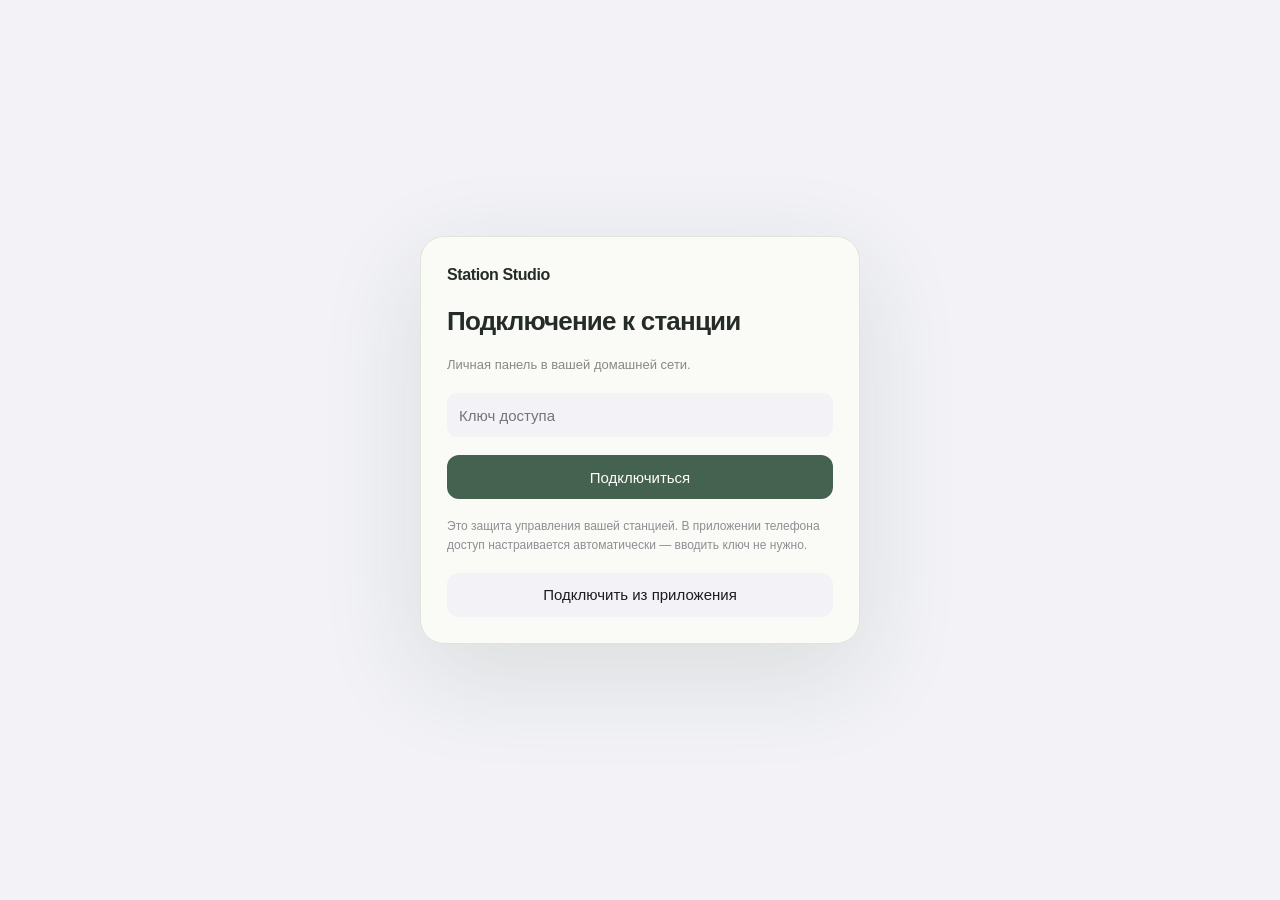
==== commit 23e3b6df: "Release Station Studio 2.4.0: community plugins, AirPlay and Windows app" ====
--- a/panel/web/index.html
+++ b/panel/web/index.html
@@ -1,4 +1,4 @@
-<!doctype html><html lang="ru"><head><meta charset="utf-8"><meta name="viewport" content="width=device-width,initial-scale=1"><meta name="theme-color" content="#f5f7fb"><title>Station Studio</title><link rel="stylesheet" href="interface.css"><link rel="stylesheet" href="refinements.css"><link rel="stylesheet" href="extensions.css"></head><body>
+<!doctype html><html lang="ru"><head><meta charset="utf-8"><meta name="viewport" content="width=device-width,initial-scale=1"><meta name="theme-color" content="#f5f7fb"><title>Station Studio</title><link rel="stylesheet" href="interface.css"><link rel="stylesheet" href="refinements.css"><link rel="stylesheet" href="extensions.css"><link rel="stylesheet" href="studio-polish.css"></head><body>
 <div id="login" class="login"><form id="loginForm" class="card login-card"><div class="brand">Station Studio</div><h1>Подключение к станции</h1><p class="muted">Личная панель в вашей домашней сети.</p><input id="accessKey" type="password" autocomplete="current-password" placeholder="Ключ доступа" required><button class="primary">Подключиться</button><small id="loginError">Это защита управления вашей станцией. В приложении телефона доступ настраивается автоматически — вводить ключ не нужно.</small><button type="button" id="nativeReconnect">Подключить из приложения</button></form></div>
 <div id="app" hidden><aside><a class="brand" href="#"><span>Station Studio</span></a><nav><button class="active" data-tab="overview"><span>Дом</span></button><button data-tab="music"><span>Музыка</span></button><button data-tab="light"><span>Оформление</span></button><button data-tab="voice"><span>Команды</span></button><button data-tab="capabilities"><span>Возможности</span></button><button data-tab="plugins" hidden><span>Плагины</span></button><button data-tab="tools"><span>Настройки</span></button></nav><div class="aside-bottom"><span class="dot"></span><span id="connection">Подключаемся…</span><small>Всё работает на станции</small></div></aside>
 <main><header><div><div id="eyebrow" class="eyebrow">STATION STUDIO</div><h1 id="pageTitle">Моя станция</h1></div><div class="header-right"><span id="clock"></span><span id="health" class="pill">● На связи</span></div></header>
@@ -30,4 +30,4 @@
 <article class="card guide-step"><h3>Подключите приложение</h3><p>После установки агента и перезагрузки откройте Station Studio на телевизоре. В «Настройки → Устройства и установка» получите одноразовый код. На телефоне выберите найденную станцию и введите этот код. Домашний IP и общий ключ в APK не зашиты.</p><p>Если станция не находится: проверьте общий Wi-Fi, гостевую сеть и изоляцию устройств на роутере. VPN на телефоне должен разрешать доступ к локальной сети. В приложении можно указать адрес вручную.</p></article>
 <article class="card guide-step"><h3>Выберите музыку</h3><p>Установите музыкальный сервис на станцию, войдите в свой аккаунт и запустите один трек. В панели откройте «Музыка», выберите сервис и сохраните. Для голосового поиска включите передачу музыкальных запросов.</p><p>Проверьте: «Алиса, включи песню…», «Алиса, следующую песню», «Алиса, выключи музыку». Короткие «играй», «пауза», «хватит», «следующий», «назад» работают через ускоренный обработчик при наличии музыкальной сессии. Возможности сервиса и доступность трека зависят от его приложения и аккаунта.</p></article>
 <article class="card guide-step"><h3>Настройте свет и анимации</h3><p>«Оформление → Дисплей»: часы, текст, рисунки и библиотека. Показ «Постоянно» длится до выключения. «Музыка и свет»: источник «Выбранный музыкальный сервис» не должен реагировать на видео других приложений; источник «Весь звук» включает видео.</p><p>«Алиса»: подготовьте GIF или рисунок, проверьте его на сетке 25×16, назначьте состоянию и примените. Иконка HDMI настраивается отдельно и является наложением над областью штатного значка.</p></article>
-<article class="card guide-step"><h3>Обновления, плагины и восстановление</h3><p>Обновление приложения: кнопка «Обновить» внутри Station Studio. Android попросит подтвердить установку. Обновление агента пока выполняется повторным запуском установщика с компьютера.</p><p>Плагины: «Возможности → Загрузки», загрузите .yampkg, проверьте автора, модель и список команд, затем установите. Пакеты исполняются с root. Неподдерживаемые .yap не заменяют пакеты YAM.</p><p>При проблеме остановите эффект и верните штатный дисплей. Для файлов агента предусмотрен откат установщика; аккаунты и личные медиа сохраняются. Для микрофона используйте физическую кнопку станции.</p></article></div></section><footer><span>Station Studio · работает на станции</span><button class="subtle" onclick="logout()">Закрыть доступ</button></footer></main></div><div id="toast" class="toast" role="status"></div><script src="app.js"></script><script src="matrix.js"></script><script src="flags.js"></script><script src="visuals.js"></script><script src="plugins.js"></script><script src="studio2.js"></script><script src="experience.js"></script><script src="product.js"></script><script src="privacy.js"></script><script src="tv.js"></script><script src="extensions.js"></script><script src="setup.js"></script></body></html>+<article class="card guide-step"><h3>Обновления, плагины и восстановление</h3><p>Обновление приложения: кнопка «Обновить» внутри Station Studio. Android попросит подтвердить установку. Обновление агента пока выполняется повторным запуском установщика с компьютера.</p><p>Плагины: «Возможности → Загрузки», загрузите .yampkg, проверьте автора, модель и список команд, затем установите. Пакеты исполняются с root. Неподдерживаемые .yap не заменяют пакеты YAM.</p><p>При проблеме остановите эффект и верните штатный дисплей. Для файлов агента предусмотрен откат установщика; аккаунты и личные медиа сохраняются. Для микрофона используйте физическую кнопку станции.</p></article></div></section><footer><span>Station Studio · работает на станции</span><button class="subtle" onclick="logout()">Закрыть доступ</button></footer></main></div><div id="toast" class="toast" role="status"></div><script src="app.js"></script><script src="matrix.js"></script><script src="flags.js"></script><script src="visuals.js"></script><script src="plugins.js"></script><script src="studio2.js"></script><script src="experience.js"></script><script src="product.js"></script><script src="privacy.js"></script><script src="tv.js"></script><script src="creator.js"></script><script src="extensions.js"></script><script src="setup.js"></script></body></html>
--- a/panel/web/interface.css
+++ b/panel/web/interface.css
@@ -1,18 +1,18 @@
-:root{--bg:#f2f2f7;--card:#fff;--text:#1c1c1e;--muted:#8e8e93;--line:#dfE2dc;--accent:#007aff;--purple:#007aff;--green:#38664e;color-scheme:light}
-*{box-sizing:border-box} [hidden]{display:none!important}body{margin:0;background:var(--bg);color:var(--text);font:15px/1.55 -apple-system,BlinkMacSystemFont,"Roboto","Segoe UI",sans-serif}button,input,select,textarea{font:inherit}button,.file-button{display:inline-flex;justify-content:center;align-items:center;gap:8px;min-height:44px;border:0;background:#f2f2f7;color:var(--text);border-radius:12px;padding:10px 16px;cursor:pointer;text-align:center}button:hover,.file-button:hover{background:#f0f3ee;border-color:#aab7ac}button:disabled{opacity:.45;cursor:wait}button:focus-visible,a:focus-visible,input:focus-visible,select:focus-visible{outline:3px solid #007aff;outline-offset:3px}.primary,.upload-label{background:var(--accent)!important;border-color:var(--accent)!important;color:#fff!important}.primary:hover{background:#0069df!important}.danger{color:#a14036}.subtle{border:0;background:none;color:var(--muted)}.wide,.wide-range{width:100%}input,select,textarea{min-height:44px;max-width:100%;min-width:0;border:0;border-radius:10px;background:#f2f2f7;color:var(--text);padding:10px 12px}input[type=range]{padding:0;border:0;background:transparent;accent-color:var(--accent);height:30px;min-height:30px;min-width:60px}input[type=checkbox]{min-height:18px;width:18px;height:18px;accent-color:var(--accent)}input[type=color]{width:64px;padding:4px}a{color:inherit;text-decoration:none}h1,h2,h3,h4,p{margin:0}h1{font-size:30px;font-weight:600;line-height:1.2;letter-spacing:-.8px}h2{font-size:24px;font-weight:600;line-height:1.3;letter-spacing:-.5px}h3{font-size:19px;line-height:1.4;font-weight:600}h4{font-size:15px;margin:22px 0 12px}p{margin:10px 0 18px}.muted,small{color:var(--muted)}small,.muted{font-size:13px}.eyebrow{display:block;font-size:10px;letter-spacing:1.4px;color:var(--muted);margin-bottom:8px}.pill{display:inline-flex;align-items:center;padding:4px 9px;border:1px solid var(--line);border-radius:5px;color:var(--muted);font-size:11px;white-space:nowrap}.green{color:var(--green)}
-aside{position:fixed;inset:0 auto 0 0;width:205px;border-right:1px solid var(--line);padding:36px 20px;background:#f2f2f7;display:flex;flex-direction:column}.brand{font-size:16px;font-weight:600;letter-spacing:-.4px}nav{display:flex;flex-direction:column;gap:5px;margin-top:45px}nav button{justify-content:flex-start;text-align:left;border:0;background:none;padding:13px 14px;color:var(--muted)}nav button.active{background:#e8f2ff;color:var(--text);font-weight:600}.aside-bottom{margin-top:auto;font-size:11px;color:var(--muted)}.aside-bottom small{display:block;font-size:10px;margin-top:7px}.dot{display:inline-block;width:6px;height:6px;background:#65856c;border-radius:50%;margin-right:6px}main{margin-left:205px;padding:35px 40px 25px;max-width:1450px}header{display:flex;align-items:center;justify-content:space-between;margin-bottom:30px;gap:16px}.header-right{display:flex;align-items:center;gap:15px;font-size:12px;color:var(--muted)}.page{display:none}.page.active{display:block}.card{padding:26px;background:#fff;border:0;border-radius:22px;margin:0 0 20px;min-width:0}.section-top{display:flex;align-items:center;justify-content:space-between;gap:15px;margin-bottom:18px}.section-top p{margin:4px 0 0}.two-cols,.matrix-layout{display:grid;grid-template-columns:1fr 1fr;gap:20px}.two-cols>.card{height:calc(100% - 20px)}.toolbar,.chips{display:flex;flex-wrap:wrap;gap:9px;margin:16px 0;align-items:center}.toolbar>select,.toolbar>input{max-width:100%;flex:1;min-width:160px}.search{display:flex;gap:8px;margin:18px 0}.search input{flex:1;min-width:0}.search button{flex-shrink:0}.field-label{display:flex;align-items:center;justify-content:space-between;gap:16px;margin:17px 0;font-size:13px;color:var(--muted)}.field-label input[type=range]{flex:1;max-width:200px}.field-label select{max-width:250px}.field-label>input:not([type=range]):not([type=color]){min-width:0}.checkbox{display:flex;align-items:center;gap:10px;font-size:13px}.notice{background:#f1f4ee;padding:14px 16px;border-radius:6px;font-size:13px;color:#5e6b60}.center{justify-content:center}
-.track{display:flex;align-items:center;gap:18px;margin:24px 0}.track-art{width:92px;height:92px;flex-shrink:0;border-radius:8px;overflow:hidden;background:#f0f2ec}.track-art:empty{display:none}.track-art img{width:100%;height:100%;object-fit:cover}.track h2{font-size:23px}.track p{margin:4px 0}.music-remote{display:flex;align-items:center;justify-content:center;gap:16px;margin:22px 0}.music-remote button{width:58px;height:48px}.volume-row{display:flex;align-items:center;gap:12px;margin:20px 0;font-size:13px}.volume-row input{flex:1}.volume-row b{min-width:36px;text-align:right;font-size:12px}.dpad{display:grid;grid-template:repeat(3,48px)/repeat(3,48px);gap:7px;justify-content:center;margin:20px auto}.dpad .up{grid-area:1/2}.dpad .left{grid-area:2/1}.dpad .ok{grid-area:2/2;background:#edf1e9}.dpad .right{grid-area:2/3}.dpad .down{grid-area:3/2}.apps-grid{display:grid;grid-template-columns:repeat(auto-fill,minmax(110px,1fr));gap:10px}.app-tile{display:flex;flex-direction:column;gap:10px;padding:16px 8px;border:1px solid #eaede7;border-radius:9px;min-height:104px;font-size:12px}.app-tile img{object-fit:contain;border-radius:7px}.app-tile i{display:none}
-.studio-top{margin:0 0 20px}.studio-top h2{font-size:23px}.studio-top p{font-size:13px;color:var(--muted);margin:7px 0}.theme-choices{display:none}.studio-tabs{display:grid;grid-template-columns:repeat(4,minmax(0,1fr));gap:6px;margin:0 0 20px}.studio-tabs button{min-height:48px;font-size:13px;background:#f2f2f7;border-color:var(--line)}.studio-tabs button.active{background:#007aff;color:white;border-color:#007aff}.display-settings{display:flex;flex-wrap:wrap;align-items:center;gap:20px;padding:14px 20px;border:1px solid var(--line);border-radius:9px;background:#f2f2f7;margin-bottom:20px}.display-settings label{flex:1;min-width:180px;margin:0}.display-settings input[type=number]{width:95px}.display-settings select{max-width:160px}.clock-gallery,.design-gallery{display:grid;grid-template-columns:repeat(4,minmax(0,1fr));gap:12px;margin:22px 0}.clock-gallery button,.design-gallery button{flex-direction:column;align-items:stretch;padding:12px;gap:12px;min-width:0;background:#f2f2f7;font-size:12px}.clock-gallery button.active{border:2px solid #007aff;background:#edf2e9;padding:11px}.clock-gallery canvas,.led-preview{width:100%;height:auto;aspect-ratio:25/16;image-rendering:pixelated;border-radius:5px;background:#101512}.preview-panel{background:#f7f8f4;border:1px solid var(--line);padding:20px;border-radius:8px;margin:20px 0}.preview-panel>.led-preview{display:block;max-width:350px;margin:0 auto 15px}.preview-panel small{display:block;text-align:center}.form-grid{display:grid;grid-template-columns:1fr 1fr;gap:17px;margin:20px 0}.form-grid label{display:flex;flex-direction:column;gap:8px;font-size:13px;color:var(--muted)}.form-grid input,.form-grid select{width:100%}.form-grid input[type=range]{width:100%}.clock-controls{padding-top:5px;border-top:1px solid var(--line)}#matrixCanvas{display:block;width:100%;height:auto;aspect-ratio:25/16;background:#0d120f;border:8px solid #222c24;border-radius:8px;touch-action:none}#light>.two-cols{display:contents}.preset-grid,.effect-grid,.mode-grid{display:grid;grid-template-columns:repeat(3,minmax(0,1fr));gap:8px;margin:18px 0}.preset-grid button,.effect-grid button{font-size:12px;min-height:45px}.effect-grid button.active,.mode-grid button.active,#matrixPencil.active,#matrixEraser.active{background:#e8f2ff;border-color:#8fA58d}.mode-grid button{flex-direction:column;gap:5px}.mode-grid span{font-size:11px;color:var(--muted)}.matrix-layout{align-items:start}.matrix-layout>div{min-width:0}.ring-preview{position:relative;display:grid;place-items:center;width:280px;height:280px;margin:15px auto 25px;background:radial-gradient(circle,#f8faf5 0 47%,#e4e9df 48% 51%,transparent 52%)}.ring-preview>span{font-size:11px;letter-spacing:2px;color:var(--muted)}.ring-led{position:absolute;left:calc(50% - 9px);top:calc(50% - 9px);height:18px;width:18px;min-height:18px;border:1px solid #0001;padding:0;border-radius:50%;background:var(--led)!important;transform:rotate(var(--angle)) translateY(-116px)}.ring-led.selected{outline:3px solid #007aff;outline-offset:3px}#ringPixelControls{border:1px solid var(--line);padding:15px;border-radius:8px}.flag-swatches{display:flex;height:32px;border-radius:6px;overflow:hidden;margin:15px 0}.flag-swatches span{flex:1}details>summary{font-size:18px;font-weight:600;cursor:pointer;margin-bottom:16px}.list-stack{display:grid;gap:9px;margin:20px 0}.list-row{display:flex;align-items:center;gap:10px;background:#f8faf5;border:1px solid #e5e9e0;border-radius:7px;padding:12px;min-width:0}.list-row>div{flex:1;min-width:0}.list-row b,.list-row small{display:block;overflow-wrap:anywhere}.list-row b{font-size:13px;font-weight:600}.list-row small{font-size:11px;margin-top:3px}.list-row button{font-size:12px;min-height:36px;padding:6px 10px}.list-row input[type=checkbox]{flex-shrink:0}
-.stat-grid{display:grid;grid-template-columns:repeat(4,1fr);gap:14px;margin:22px 0}.stat{padding:14px;background:#f7f9f4;border-radius:7px;min-width:0}.stat strong{display:block;font-size:24px;font-weight:500;margin:8px 0}.stat em{font-style:normal;font-size:14px}.stat small{font-size:11px}.bar{height:3px;background:#e0e6dc;margin-top:12px}.bar i{display:block;background:#75916e;height:100%;max-width:100%}.system-grid>div{display:flex;justify-content:space-between;gap:18px;padding:12px 0;border-bottom:1px solid var(--line);font-size:12px}.system-grid b{text-align:right;font-weight:500}.screen-frame{display:grid;place-items:center;min-height:170px;background:#f1f4ed;border-radius:7px;overflow:hidden;color:var(--muted)}.screen-frame img{max-width:100%;display:block}.events>div{padding:12px 0;border-bottom:1px solid var(--line);font-size:12px}.events time{color:var(--muted);margin-right:15px}pre{white-space:pre-wrap;overflow-wrap:anywhere;background:#f3f6ef;color:#3e5141;padding:15px;font-size:12px;border-radius:6px}.plugin-intro{display:flex;align-items:center;justify-content:space-between;gap:20px}.plugin-toolbar{display:flex;align-items:center;justify-content:space-between;margin:20px 0}.plugin-list{display:grid;grid-template-columns:1fr 1fr;gap:20px;margin:20px 0}.plugin-card h3{overflow-wrap:anywhere}.plugin-meta{font-size:12px;color:var(--muted)}.plugin-service{display:flex;gap:10px;align-items:center;flex-wrap:wrap;padding:16px 0;border-bottom:1px solid var(--line)}.plugin-service details{width:100%}.plugin-tags{display:flex;gap:8px;flex-wrap:wrap;font-size:11px}.plugin-tags span{padding:3px 7px;background:#edf2e8;border-radius:4px}.plugin-log,.plugin-code{max-height:300px;overflow:auto}.upload-label{display:inline-flex;padding:12px 18px;border-radius:7px;cursor:pointer;font-size:13px}.plugin-review{background:#f4f6ef;padding:15px;border-radius:7px}.empty-plugins{color:var(--muted);grid-column:1/-1}.toast:empty{display:none}.toast{position:fixed;left:50%;bottom:28px;transform:translateX(-50%);padding:13px 20px;background:#007aff;color:white;border-radius:8px;max-width:calc(100% - 30px);z-index:200;font-size:13px;box-shadow:0 5px 25px #0002}.login{position:fixed;inset:0;display:grid;place-items:center;padding:20px;background:var(--bg);z-index:150}.login-card{max-width:440px;display:flex;flex-direction:column;gap:18px}.login-card h1{font-size:26px}.login-card p{margin:0}.login-card small{font-size:12px}.pair-code{font:600 24px/1.8 monospace;letter-spacing:3px;padding:14px 20px;border:1px solid var(--line);border-radius:7px}footer{font-size:11px;color:var(--muted);padding:10px 0 0}.tv-mode{font-size:18px}.tv-mode .remote-card{display:none}.tv-mode .dashboard{grid-template-columns:1fr}.tv-mode button{min-height:48px}.tv-mode main{max-width:none}.tv-mode .clock-gallery{grid-template-columns:repeat(4,1fr)}.tv-mode nav button{font-size:16px}.tv-mode aside{width:215px}.tv-mode main{margin-left:215px}
-@media(max-width:1050px){main{padding:25px;}.two-cols,.matrix-layout{grid-template-columns:1fr}.clock-gallery{grid-template-columns:repeat(2,1fr)}.plugin-list{grid-template-columns:1fr}.card{padding:22px}.stat-grid{grid-template-columns:1fr 1fr}.studio-tabs{grid-template-columns:repeat(4,1fr)}}
-@media(max-width:650px){body{font-size:14px}aside{inset:auto 0 0;width:100%;height:65px;padding:5px 8px;background:#f2f2f7;border-top:1px solid var(--line);border-right:0;z-index:100}.brand,.aside-bottom{display:none}nav{display:grid;grid-template-columns:repeat(6,1fr);margin:0;gap:0}nav button{justify-content:center;padding:8px 2px;min-height:48px;border-radius:5px;font-size:10px}main{margin:0;padding:22px 16px 82px}header{margin-bottom:24px;align-items:flex-end}h1{font-size:25px}.header-right #clock{display:none}.header-right .pill{padding:3px 6px;font-size:9px}.eyebrow{font-size:9px}.card{padding:19px;border-radius:10px;margin-bottom:16px}.track{margin:19px 0;gap:14px}.track-art{width:78px;height:78px}.track h2{font-size:20px}.track p{font-size:13px}.two-cols,.matrix-layout{gap:0}.two-cols>.card{height:auto}.remote-card .dpad{grid-template:repeat(3,44px)/repeat(3,50px);gap:6px;margin:15px 0}.remote-card>.section-top{margin-bottom:5px}.studio-top h2{font-size:21px}.studio-top .eyebrow{display:none}.studio-tabs{grid-template-columns:repeat(2,minmax(0,1fr));gap:6px}.studio-tabs button{min-height:44px;font-size:12px;padding:8px}.display-settings{padding:13px;gap:12px}.display-settings label{font-size:12px;min-width:140px}.display-settings label:first-child{flex-basis:100%}.display-settings input[type=range]{max-width:none}.clock-gallery{gap:9px}.clock-gallery button{padding:10px;font-size:12px}.form-grid{gap:15px 12px}.form-grid label{font-size:12px}.toolbar{align-items:stretch}.toolbar>button,.toolbar>.file-button{flex:1;min-width:120px}.toolbar>select,.toolbar>input{min-width:130px}.toolbar button{font-size:12px}.list-row{flex-wrap:wrap}.list-row>div{min-width:140px}.list-row button{font-size:11px}.apps-grid{grid-template-columns:repeat(3,minmax(0,1fr));gap:7px}.app-tile{min-height:100px;font-size:11px;padding:13px 6px}.app-tile img{width:40px;height:40px}.field-label{font-size:12px}.preview-panel{padding:14px}.preset-grid,.effect-grid{grid-template-columns:repeat(2,1fr)}.plugin-intro{display:block}.upload-label{margin-top:12px}.toast{bottom:78px}.login-card .brand{display:block}.system-grid b{max-width:62%}.display-settings label:last-child{display:none}.studio-top{margin-bottom:16px}}
-@media(prefers-reduced-motion:reduce){*{scroll-behavior:auto!important;transition:none!important;animation:none!important}}
-
-.home-station{display:flex;justify-content:space-between;align-items:center;margin:0 0 25px}.home-station>div{display:flex;flex-direction:column;gap:3px}.device-name{font-size:16px;font-weight:600}#homeConnection{font-size:12px;color:var(--muted)}.home-station>button{background:white;color:var(--accent);border-radius:14px;padding:9px 22px}.accessories{display:grid;grid-template-columns:repeat(4,minmax(0,1fr));gap:13px;margin-bottom:25px}.accessory{display:flex;align-items:flex-start;flex-direction:column;justify-content:space-between;text-align:left;background:white;border-radius:22px;padding:20px;min-height:150px;gap:9px}.accessory-kind{font-size:12px;color:var(--muted)}.accessory strong{font-size:21px;font-weight:600;letter-spacing:-.5px}.accessory-note{font-size:11px;color:var(--muted)}.home-scene-title h3{font-size:18px}.home-scenes{display:flex;gap:10px;overflow:auto;margin:0 0 25px}.home-scenes button{flex:1;min-width:130px;background:#fff;border-radius:15px;font-size:12px;min-height:52px}.home-scenes button.active{background:#007aff;color:white}.surface-segments{display:flex;background:#e5e5ea;padding:3px;border-radius:11px;gap:3px;margin-bottom:20px}.surface-segments button{flex:1;min-height:36px;padding:7px 8px;background:transparent;font-size:13px;border-radius:8px}.surface-segments button.active{background:white;color:var(--text);box-shadow:0 1px 4px #0001}.studio-top{display:none}.studio-tabs{display:flex;gap:18px;border-bottom:1px solid #dddde3;margin-bottom:22px}.studio-tabs button{min-height:40px;background:none!important;border:0;border-radius:0;padding:7px 0;font-size:13px;color:var(--muted)}.studio-tabs button.active{color:#007aff;border-bottom:2px solid #007aff}.display-options{margin-bottom:20px}.display-options>summary{font-size:13px;color:#007aff;font-weight:500;margin:0;list-style:none;cursor:pointer}.display-options>summary::after{content:' +';font-size:16px}.display-options[open]>summary::after{content:' −'}.display-settings{border:0;background:white;border-radius:16px;margin:12px 0}.clock-controls>summary{font-size:14px;color:#007aff;font-weight:500}.clock-controls{border-top:1px solid #ededf2;margin-top:20px;padding-top:16px}.clock-gallery button{border:0;border-radius:13px;background:#f2f2f7}.clock-gallery button.active{border:2px solid #007aff;background:#edf5ff}.settings-actions{display:flex;flex-direction:column;gap:1px;margin:16px 0;border-radius:12px;overflow:hidden}.settings-actions button{justify-content:flex-start;text-align:left;border-radius:0;background:#f5f5fa;color:#007aff}.sheet-scrim{position:fixed;inset:0;background:#0006;z-index:120;backdrop-filter:blur(5px)}.remote-card{position:fixed;z-index:121;left:50%;bottom:0;transform:translateX(-50%);width:min(480px,100%);max-height:90vh;overflow:auto;border-radius:28px 28px 0 0!important;padding:24px 24px max(24px,env(safe-area-inset-bottom))!important;margin:0!important;background:#f2f2f7}.remote-card .dpad{grid-template:repeat(3,64px)/repeat(3,64px);gap:10px;margin:25px auto}.remote-card .dpad button{border-radius:50%;background:white;font-size:22px}.remote-card .dpad .ok{background:#007aff;color:white}.remote-card .search{margin-bottom:0}.player-card .wide{display:none}.player-card{display:grid;grid-template-columns:minmax(0,1fr) auto;gap:0 14px}.player-card>.section-top{grid-column:1/-1;margin-bottom:4px}.player-card>.track{grid-column:1;margin:12px 0}.player-card .track-art{width:56px;height:56px;border-radius:10px}.player-card .track h2{font-size:16px;line-height:1.3;display:-webkit-box;-webkit-line-clamp:2;-webkit-box-orient:vertical;overflow:hidden}.player-card .track p{font-size:12px;margin:3px 0}.player-card .track small{display:none}.player-card>.music-remote{grid-column:2;grid-row:2;margin:0;gap:3px}.player-card .music-remote button{width:34px;height:42px;min-height:42px;background:none;padding:0;font-size:16px}.player-card .music-remote .primary{background:none!important;color:#007aff!important}.player-card>.volume-row{grid-column:1/-1;margin:14px 0 0}.dashboard{display:block}.player-card .volume-row>span{font-size:12px}.player-card .volume-row>b{font-size:11px}.card .eyebrow{display:none}header .eyebrow{display:none}header .header-right{font-size:11px}header #health{border:0;color:var(--muted);padding:0}.studio-tabs[hidden]{display:none!important}
-@media(max-width:1050px){.accessories{grid-template-columns:repeat(2,minmax(0,1fr))}}
-@media(max-width:650px){body{background:#f2f2f7}main{padding:22px 20px 92px}header{margin-bottom:24px}h1{font-size:32px;font-weight:700;letter-spacing:-1px}.header-right{display:none}aside{height:72px;background:#f9f9fbf5;backdrop-filter:blur(18px);padding:8px 10px 12px;border-color:#dedee5}nav{grid-template-columns:repeat(4,1fr);gap:5px}nav button[data-tab=music],nav button[data-tab=plugins]{display:none}nav button{font-size:11px;font-weight:500;border-radius:13px;background:none;min-height:45px;color:#8e8e93}nav button.active{background:#e8f2ff;color:#007aff;font-weight:600}.home-station{margin-bottom:20px}.home-station .device-name{font-size:14px}.accessories{gap:12px;margin-bottom:25px}.accessory{padding:18px;min-height:144px;gap:8px;border-radius:20px}.accessory strong{font-size:20px}.accessory-note{font-size:10px}.accessory-kind{font-size:12px}.card{padding:20px;border-radius:22px;margin-bottom:20px}.section-top h3{font-size:18px}.home-scenes{gap:8px}.home-scenes button{font-size:11px;min-width:112px;min-height:48px;border-radius:14px}.home-scene-title{margin-bottom:12px}.home-scene-title .subtle{font-size:12px;min-height:32px;padding:0;color:#007aff}.surface-segments{margin-bottom:14px}.surface-segments button{font-size:12px;padding:6px 4px;min-height:35px}.studio-tabs{gap:19px;margin-bottom:19px}.studio-tabs button{font-size:12px}.clock-gallery{margin:18px 0;gap:10px}.clock-gallery button{padding:10px;font-size:11px;gap:8px}.clock-gallery canvas{border-radius:8px}.clock-gallery button.active{padding:8px}.form-grid{grid-template-columns:1fr;gap:15px}.display-settings{display:block;padding:14px 16px}.display-settings label{margin:10px 0;min-width:0}.display-settings label:last-child{display:none}.display-options>summary{font-size:12px}.field-label{font-size:12px}.toolbar>button{font-size:12px}.toolbar{gap:8px}.preview-panel{border:0;background:#f2f2f7;border-radius:14px}.notice{background:#f2f2f7;color:#6c6c70;border-radius:12px}.settings-actions button{min-height:50px;padding:12px 15px;font-size:14px}.card h3{font-size:18px}.muted{font-size:12px;line-height:1.6}.remote-card .dpad{grid-template:repeat(3,58px)/repeat(3,58px);gap:10px;margin:22px auto}.remote-card .chips button{background:white;border-radius:12px}.remote-card .section-top{margin-bottom:0}.remote-card .search input{background:white}.apps-grid{grid-template-columns:repeat(3,minmax(0,1fr));gap:8px}.app-tile{background:#f2f2f7;border:0;border-radius:13px}.stat-grid{gap:10px}.stat{background:#f2f2f7;border-radius:12px}.list-row{background:#f2f2f7;border:0;border-radius:13px;padding:13px}.list-row button{background:white;border-radius:9px}.clock-controls>summary{font-size:13px}.home-station #homeConnection{font-size:11px}footer{display:none}.toast{bottom:86px;border-radius:15px;background:#1c1c1eee}}
-
-.control-icon{width:24px;height:24px;display:block;object-fit:contain;flex-shrink:0}button:has(>.control-icon):has(>span){display:inline-flex;align-items:center;justify-content:center;gap:8px}.product-card{background:white;border-radius:25px;padding:20px 25px;min-height:190px;overflow:hidden;position:relative}.product-info{z-index:1;gap:9px!important}.product-card .device-name{font-size:24px;letter-spacing:-.7px}.product-remote{display:inline-flex;align-items:center;justify-content:center;gap:9px;background:#f0f4fa!important;border-radius:14px;margin-top:13px;width:max-content;font-size:13px;padding:10px 15px;min-height:42px}.product-remote img{width:20px;height:20px}.station-product{width:185px;height:165px;position:relative;display:grid;place-items:center}.station-product>img{position:relative;z-index:1;object-fit:contain;image-rendering:auto}.product-halo{position:absolute;width:130px;height:100px;bottom:13px;filter:blur(28px);opacity:.2;background:var(--album-tint,#c4d6ff);border-radius:50%;transition:background 1s}.station-product canvas{position:absolute;z-index:2;top:16px;left:15px;width:160px;height:40px;pointer-events:none}nav button{display:flex;align-items:center;gap:12px}nav .control-icon{width:22px;height:22px;opacity:.65}nav button.active .control-icon{opacity:1;filter:invert(34%) sepia(98%) saturate(3294%) hue-rotate(199deg) brightness(102%)}.accessory{position:relative}.accessory>.control-icon{position:absolute;right:16px;top:17px;width:22px;height:22px;opacity:.7}.physical-remote{width:218px;margin:20px auto 12px;padding:22px 19px 28px;border-radius:48px;background:linear-gradient(100deg,#292b2e,#131416 55%,#252729);box-shadow:inset 1px 1px 2px #ffffff30,inset -1px -1px 2px #000,0 20px 36px #0003;display:flex;flex-direction:column;align-items:center;gap:15px}.physical-remote button{border-radius:50%;padding:0;min-height:44px;display:grid;place-items:center;background:linear-gradient(#343639,#282a2d);box-shadow:inset 0 1px 1px #ffffff18,0 2px 2px #0008;border:1px solid #111;color:white}.physical-remote button img{width:22px;height:22px;filter:invert(1)}.physical-remote button:active{transform:scale(.94);background:#44464a}.remote-top{width:100%;display:flex;justify-content:space-between}.remote-top button{width:44px}.remote-microphone{width:4px;height:4px;border-radius:50%;background:#08090a;margin:-6px 0 -5px}.physical-remote .dpad{width:178px;height:178px;display:grid;grid-template:repeat(3,1fr)/repeat(3,1fr);gap:0;margin:0;border-radius:50%;background:linear-gradient(145deg,#3b3d40,#222427);box-shadow:0 2px 3px #0009,inset 0 1px 1px #ffffff20;overflow:hidden}.physical-remote .dpad button{width:auto;height:auto;border:0;border-radius:0;box-shadow:none;background:transparent;min-height:0}.physical-remote .dpad .ok{margin:3px;border-radius:50%;background:#35373a;box-shadow:0 1px 5px #0008,inset 0 1px 1px #ffffff25}.physical-remote .remote-alice{width:65px;min-height:65px;background:#303237;box-shadow:0 0 0 3px #b7a3f3,0 0 0 5px #37303f;margin:5px}.remote-nav{display:flex;justify-content:space-between;width:100%;padding:0 8px}.remote-nav button{width:44px}.remote-volume{border:1px solid #111;background:#303235;border-radius:25px;display:flex;flex-direction:column;align-items:center;overflow:hidden;box-shadow:0 2px 4px #0009}.remote-volume button{width:54px;border:0;box-shadow:none;background:none;min-height:43px}.remote-volume span{color:#9a9b9e;font-size:8px;letter-spacing:1.5px}.physical-remote .remote-mute{width:44px}.remote-caption{text-align:center;font-size:11px;line-height:1.5;color:var(--muted);max-width:300px;margin:16px auto 22px}.remote-card{max-height:94vh}.remote-card .section-top{position:sticky;top:0;background:#f2f2f7;z-index:2;padding:8px 0}.remote-card h3{font-size:18px}.physical-remote :focus-visible{outline:3px solid #8ebaff!important;outline-offset:-4px}.player-card .music-remote button{display:grid;place-items:center}.display-options>summary::after{content:''}.display-settings label:last-child{display:flex!important}button:focus-visible{outline-offset:3px}
-@media(max-width:650px){.product-card{padding:17px 18px;margin-bottom:18px;min-height:180px}.product-card .device-name{font-size:21px}.station-product{width:155px;margin-right:-17px}.station-product canvas{left:0}.station-product>img{width:145px;height:145px}.product-remote{font-size:12px;padding:8px 11px}.product-card #homeConnection{font-size:10px}.physical-remote{width:206px;border-radius:44px}.physical-remote .dpad{width:168px;height:168px}nav button{flex-direction:column;gap:3px;padding:3px;min-height:48px}nav .control-icon{width:23px;height:23px}aside{height:81px;padding-top:6px}main{padding-bottom:105px}.accessory>.control-icon{width:21px;height:21px;right:15px;top:15px}}
-
-@media(max-width:650px){aside nav{grid-template-columns:repeat(4,minmax(0,1fr))}aside nav button[data-tab="music"],aside nav button[data-tab="plugins"]{display:none!important}.home-scenes{scrollbar-width:none}.home-scenes::-webkit-scrollbar{display:none}}
+:root{--bg:#f2f2f7;--card:#fff;--text:#1c1c1e;--muted:#8e8e93;--line:#dfE2dc;--accent:#007aff;--purple:#007aff;--green:#38664e;color-scheme:light}
+*{box-sizing:border-box} [hidden]{display:none!important}body{margin:0;background:var(--bg);color:var(--text);font:15px/1.55 -apple-system,BlinkMacSystemFont,"Roboto","Segoe UI",sans-serif}button,input,select,textarea{font:inherit}button,.file-button{display:inline-flex;justify-content:center;align-items:center;gap:8px;min-height:44px;border:0;background:#f2f2f7;color:var(--text);border-radius:12px;padding:10px 16px;cursor:pointer;text-align:center}button:hover,.file-button:hover{background:#f0f3ee;border-color:#aab7ac}button:disabled{opacity:.45;cursor:wait}button:focus-visible,a:focus-visible,input:focus-visible,select:focus-visible{outline:3px solid #007aff;outline-offset:3px}.primary,.upload-label{background:var(--accent)!important;border-color:var(--accent)!important;color:#fff!important}.primary:hover{background:#0069df!important}.danger{color:#a14036}.subtle{border:0;background:none;color:var(--muted)}.wide,.wide-range{width:100%}input,select,textarea{min-height:44px;max-width:100%;min-width:0;border:0;border-radius:10px;background:#f2f2f7;color:var(--text);padding:10px 12px}input[type=range]{padding:0;border:0;background:transparent;accent-color:var(--accent);height:30px;min-height:30px;min-width:60px}input[type=checkbox]{min-height:18px;width:18px;height:18px;accent-color:var(--accent)}input[type=color]{width:64px;padding:4px}a{color:inherit;text-decoration:none}h1,h2,h3,h4,p{margin:0}h1{font-size:30px;font-weight:600;line-height:1.2;letter-spacing:-.8px}h2{font-size:24px;font-weight:600;line-height:1.3;letter-spacing:-.5px}h3{font-size:19px;line-height:1.4;font-weight:600}h4{font-size:15px;margin:22px 0 12px}p{margin:10px 0 18px}.muted,small{color:var(--muted)}small,.muted{font-size:13px}.eyebrow{display:block;font-size:10px;letter-spacing:1.4px;color:var(--muted);margin-bottom:8px}.pill{display:inline-flex;align-items:center;padding:4px 9px;border:1px solid var(--line);border-radius:5px;color:var(--muted);font-size:11px;white-space:nowrap}.green{color:var(--green)}
+aside{position:fixed;inset:0 auto 0 0;width:205px;border-right:1px solid var(--line);padding:36px 20px;background:#f2f2f7;display:flex;flex-direction:column}.brand{font-size:16px;font-weight:600;letter-spacing:-.4px}nav{display:flex;flex-direction:column;gap:5px;margin-top:45px}nav button{justify-content:flex-start;text-align:left;border:0;background:none;padding:13px 14px;color:var(--muted)}nav button.active{background:#e8f2ff;color:var(--text);font-weight:600}.aside-bottom{margin-top:auto;font-size:11px;color:var(--muted)}.aside-bottom small{display:block;font-size:10px;margin-top:7px}.dot{display:inline-block;width:6px;height:6px;background:#65856c;border-radius:50%;margin-right:6px}main{margin-left:205px;padding:35px 40px 25px;max-width:1450px}header{display:flex;align-items:center;justify-content:space-between;margin-bottom:30px;gap:16px}.header-right{display:flex;align-items:center;gap:15px;font-size:12px;color:var(--muted)}.page{display:none}.page.active{display:block}.card{padding:26px;background:#fff;border:0;border-radius:22px;margin:0 0 20px;min-width:0}.section-top{display:flex;align-items:center;justify-content:space-between;gap:15px;margin-bottom:18px}.section-top p{margin:4px 0 0}.two-cols,.matrix-layout{display:grid;grid-template-columns:1fr 1fr;gap:20px}.two-cols>.card{height:calc(100% - 20px)}.toolbar,.chips{display:flex;flex-wrap:wrap;gap:9px;margin:16px 0;align-items:center}.toolbar>select,.toolbar>input{max-width:100%;flex:1;min-width:160px}.search{display:flex;gap:8px;margin:18px 0}.search input{flex:1;min-width:0}.search button{flex-shrink:0}.field-label{display:flex;align-items:center;justify-content:space-between;gap:16px;margin:17px 0;font-size:13px;color:var(--muted)}.field-label input[type=range]{flex:1;max-width:200px}.field-label select{max-width:250px}.field-label>input:not([type=range]):not([type=color]){min-width:0}.checkbox{display:flex;align-items:center;gap:10px;font-size:13px}.notice{background:#f1f4ee;padding:14px 16px;border-radius:6px;font-size:13px;color:#5e6b60}.center{justify-content:center}
+.track{display:flex;align-items:center;gap:18px;margin:24px 0}.track-art{width:92px;height:92px;flex-shrink:0;border-radius:8px;overflow:hidden;background:#f0f2ec}.track-art:empty{display:none}.track-art img{width:100%;height:100%;object-fit:cover}.track h2{font-size:23px}.track p{margin:4px 0}.music-remote{display:flex;align-items:center;justify-content:center;gap:16px;margin:22px 0}.music-remote button{width:58px;height:48px}.volume-row{display:flex;align-items:center;gap:12px;margin:20px 0;font-size:13px}.volume-row input{flex:1}.volume-row b{min-width:36px;text-align:right;font-size:12px}.dpad{display:grid;grid-template:repeat(3,48px)/repeat(3,48px);gap:7px;justify-content:center;margin:20px auto}.dpad .up{grid-area:1/2}.dpad .left{grid-area:2/1}.dpad .ok{grid-area:2/2;background:#edf1e9}.dpad .right{grid-area:2/3}.dpad .down{grid-area:3/2}.apps-grid{display:grid;grid-template-columns:repeat(auto-fill,minmax(110px,1fr));gap:10px}.app-tile{display:flex;flex-direction:column;gap:10px;padding:16px 8px;border:1px solid #eaede7;border-radius:9px;min-height:104px;font-size:12px}.app-tile img{object-fit:contain;border-radius:7px}.app-tile i{display:none}
+.studio-top{margin:0 0 20px}.studio-top h2{font-size:23px}.studio-top p{font-size:13px;color:var(--muted);margin:7px 0}.theme-choices{display:none}.studio-tabs{display:grid;grid-template-columns:repeat(4,minmax(0,1fr));gap:6px;margin:0 0 20px}.studio-tabs button{min-height:48px;font-size:13px;background:#f2f2f7;border-color:var(--line)}.studio-tabs button.active{background:#007aff;color:white;border-color:#007aff}.display-settings{display:flex;flex-wrap:wrap;align-items:center;gap:20px;padding:14px 20px;border:1px solid var(--line);border-radius:9px;background:#f2f2f7;margin-bottom:20px}.display-settings label{flex:1;min-width:180px;margin:0}.display-settings input[type=number]{width:95px}.display-settings select{max-width:160px}.clock-gallery,.design-gallery{display:grid;grid-template-columns:repeat(4,minmax(0,1fr));gap:12px;margin:22px 0}.clock-gallery button,.design-gallery button{flex-direction:column;align-items:stretch;padding:12px;gap:12px;min-width:0;background:#f2f2f7;font-size:12px}.clock-gallery button.active{border:2px solid #007aff;background:#edf2e9;padding:11px}.clock-gallery canvas,.led-preview{width:100%;height:auto;aspect-ratio:25/16;image-rendering:pixelated;border-radius:5px;background:#101512}.preview-panel{background:#f7f8f4;border:1px solid var(--line);padding:20px;border-radius:8px;margin:20px 0}.preview-panel>.led-preview{display:block;max-width:350px;margin:0 auto 15px}.preview-panel small{display:block;text-align:center}.form-grid{display:grid;grid-template-columns:1fr 1fr;gap:17px;margin:20px 0}.form-grid label{display:flex;flex-direction:column;gap:8px;font-size:13px;color:var(--muted)}.form-grid input,.form-grid select{width:100%}.form-grid input[type=range]{width:100%}.clock-controls{padding-top:5px;border-top:1px solid var(--line)}#matrixCanvas{display:block;width:100%;height:auto;aspect-ratio:25/16;background:#0d120f;border:8px solid #222c24;border-radius:8px;touch-action:none}#light>.two-cols{display:contents}.preset-grid,.effect-grid,.mode-grid{display:grid;grid-template-columns:repeat(3,minmax(0,1fr));gap:8px;margin:18px 0}.preset-grid button,.effect-grid button{font-size:12px;min-height:45px}.effect-grid button.active,.mode-grid button.active,#matrixPencil.active,#matrixEraser.active{background:#e8f2ff;border-color:#8fA58d}.mode-grid button{flex-direction:column;gap:5px}.mode-grid span{font-size:11px;color:var(--muted)}.matrix-layout{align-items:start}.matrix-layout>div{min-width:0}.ring-preview{position:relative;display:grid;place-items:center;width:280px;height:280px;margin:15px auto 25px;background:radial-gradient(circle,#f8faf5 0 47%,#e4e9df 48% 51%,transparent 52%)}.ring-preview>span{font-size:11px;letter-spacing:2px;color:var(--muted)}.ring-led{position:absolute;left:calc(50% - 9px);top:calc(50% - 9px);height:18px;width:18px;min-height:18px;border:1px solid #0001;padding:0;border-radius:50%;background:var(--led)!important;transform:rotate(var(--angle)) translateY(-116px)}.ring-led.selected{outline:3px solid #007aff;outline-offset:3px}#ringPixelControls{border:1px solid var(--line);padding:15px;border-radius:8px}.flag-swatches{display:flex;height:32px;border-radius:6px;overflow:hidden;margin:15px 0}.flag-swatches span{flex:1}details>summary{font-size:18px;font-weight:600;cursor:pointer;margin-bottom:16px}.list-stack{display:grid;gap:9px;margin:20px 0}.list-row{display:flex;align-items:center;gap:10px;background:#f8faf5;border:1px solid #e5e9e0;border-radius:7px;padding:12px;min-width:0}.list-row>div{flex:1;min-width:0}.list-row b,.list-row small{display:block;overflow-wrap:anywhere}.list-row b{font-size:13px;font-weight:600}.list-row small{font-size:11px;margin-top:3px}.list-row button{font-size:12px;min-height:36px;padding:6px 10px}.list-row input[type=checkbox]{flex-shrink:0}
+.stat-grid{display:grid;grid-template-columns:repeat(4,1fr);gap:14px;margin:22px 0}.stat{padding:14px;background:#f7f9f4;border-radius:7px;min-width:0}.stat strong{display:block;font-size:24px;font-weight:500;margin:8px 0}.stat em{font-style:normal;font-size:14px}.stat small{font-size:11px}.bar{height:3px;background:#e0e6dc;margin-top:12px}.bar i{display:block;background:#75916e;height:100%;max-width:100%}.system-grid>div{display:flex;justify-content:space-between;gap:18px;padding:12px 0;border-bottom:1px solid var(--line);font-size:12px}.system-grid b{text-align:right;font-weight:500}.screen-frame{display:grid;place-items:center;min-height:170px;background:#f1f4ed;border-radius:7px;overflow:hidden;color:var(--muted)}.screen-frame img{max-width:100%;display:block}.events>div{padding:12px 0;border-bottom:1px solid var(--line);font-size:12px}.events time{color:var(--muted);margin-right:15px}pre{white-space:pre-wrap;overflow-wrap:anywhere;background:#f3f6ef;color:#3e5141;padding:15px;font-size:12px;border-radius:6px}.plugin-intro{display:flex;align-items:center;justify-content:space-between;gap:20px}.plugin-toolbar{display:flex;align-items:center;justify-content:space-between;margin:20px 0}.plugin-list{display:grid;grid-template-columns:1fr 1fr;gap:20px;margin:20px 0}.plugin-card h3{overflow-wrap:anywhere}.plugin-meta{font-size:12px;color:var(--muted)}.plugin-service{display:flex;gap:10px;align-items:center;flex-wrap:wrap;padding:16px 0;border-bottom:1px solid var(--line)}.plugin-service details{width:100%}.plugin-tags{display:flex;gap:8px;flex-wrap:wrap;font-size:11px}.plugin-tags span{padding:3px 7px;background:#edf2e8;border-radius:4px}.plugin-log,.plugin-code{max-height:300px;overflow:auto}.upload-label{display:inline-flex;padding:12px 18px;border-radius:7px;cursor:pointer;font-size:13px}.plugin-review{background:#f4f6ef;padding:15px;border-radius:7px}.empty-plugins{color:var(--muted);grid-column:1/-1}.toast:empty{display:none}.toast{position:fixed;left:50%;bottom:28px;transform:translateX(-50%);padding:13px 20px;background:#007aff;color:white;border-radius:8px;max-width:calc(100% - 30px);z-index:200;font-size:13px;box-shadow:0 5px 25px #0002}.login{position:fixed;inset:0;display:grid;place-items:center;padding:20px;background:var(--bg);z-index:150}.login-card{max-width:440px;display:flex;flex-direction:column;gap:18px}.login-card h1{font-size:26px}.login-card p{margin:0}.login-card small{font-size:12px}.pair-code{font:600 24px/1.8 monospace;letter-spacing:3px;padding:14px 20px;border:1px solid var(--line);border-radius:7px}footer{font-size:11px;color:var(--muted);padding:10px 0 0}.tv-mode{font-size:18px}.tv-mode .remote-card{display:none}.tv-mode .dashboard{grid-template-columns:1fr}.tv-mode button{min-height:48px}.tv-mode main{max-width:none}.tv-mode .clock-gallery{grid-template-columns:repeat(4,1fr)}.tv-mode nav button{font-size:16px}.tv-mode aside{width:215px}.tv-mode main{margin-left:215px}
+@media(max-width:1050px){main{padding:25px;}.two-cols,.matrix-layout{grid-template-columns:1fr}.clock-gallery{grid-template-columns:repeat(2,1fr)}.plugin-list{grid-template-columns:1fr}.card{padding:22px}.stat-grid{grid-template-columns:1fr 1fr}.studio-tabs{grid-template-columns:repeat(4,1fr)}}
+@media(max-width:650px){body{font-size:14px}aside{inset:auto 0 0;width:100%;height:65px;padding:5px 8px;background:#f2f2f7;border-top:1px solid var(--line);border-right:0;z-index:100}.brand,.aside-bottom{display:none}nav{display:grid;grid-template-columns:repeat(6,1fr);margin:0;gap:0}nav button{justify-content:center;padding:8px 2px;min-height:48px;border-radius:5px;font-size:10px}main{margin:0;padding:22px 16px 82px}header{margin-bottom:24px;align-items:flex-end}h1{font-size:25px}.header-right #clock{display:none}.header-right .pill{padding:3px 6px;font-size:9px}.eyebrow{font-size:9px}.card{padding:19px;border-radius:10px;margin-bottom:16px}.track{margin:19px 0;gap:14px}.track-art{width:78px;height:78px}.track h2{font-size:20px}.track p{font-size:13px}.two-cols,.matrix-layout{gap:0}.two-cols>.card{height:auto}.remote-card .dpad{grid-template:repeat(3,44px)/repeat(3,50px);gap:6px;margin:15px 0}.remote-card>.section-top{margin-bottom:5px}.studio-top h2{font-size:21px}.studio-top .eyebrow{display:none}.studio-tabs{grid-template-columns:repeat(2,minmax(0,1fr));gap:6px}.studio-tabs button{min-height:44px;font-size:12px;padding:8px}.display-settings{padding:13px;gap:12px}.display-settings label{font-size:12px;min-width:140px}.display-settings label:first-child{flex-basis:100%}.display-settings input[type=range]{max-width:none}.clock-gallery{gap:9px}.clock-gallery button{padding:10px;font-size:12px}.form-grid{gap:15px 12px}.form-grid label{font-size:12px}.toolbar{align-items:stretch}.toolbar>button,.toolbar>.file-button{flex:1;min-width:120px}.toolbar>select,.toolbar>input{min-width:130px}.toolbar button{font-size:12px}.list-row{flex-wrap:wrap}.list-row>div{min-width:140px}.list-row button{font-size:11px}.apps-grid{grid-template-columns:repeat(3,minmax(0,1fr));gap:7px}.app-tile{min-height:100px;font-size:11px;padding:13px 6px}.app-tile img{width:40px;height:40px}.field-label{font-size:12px}.preview-panel{padding:14px}.preset-grid,.effect-grid{grid-template-columns:repeat(2,1fr)}.plugin-intro{display:block}.upload-label{margin-top:12px}.toast{bottom:78px}.login-card .brand{display:block}.system-grid b{max-width:62%}.display-settings label:last-child{display:none}.studio-top{margin-bottom:16px}}
+@media(prefers-reduced-motion:reduce){*{scroll-behavior:auto!important;transition:none!important;animation:none!important}}
+
+.home-station{display:flex;justify-content:space-between;align-items:center;margin:0 0 25px}.home-station>div{display:flex;flex-direction:column;gap:3px}.device-name{font-size:16px;font-weight:600}#homeConnection{font-size:12px;color:var(--muted)}.home-station>button{background:white;color:var(--accent);border-radius:14px;padding:9px 22px}.accessories{display:grid;grid-template-columns:repeat(4,minmax(0,1fr));gap:13px;margin-bottom:25px}.accessory{display:flex;align-items:flex-start;flex-direction:column;justify-content:space-between;text-align:left;background:white;border-radius:22px;padding:20px;min-height:150px;gap:9px}.accessory-kind{font-size:12px;color:var(--muted)}.accessory strong{font-size:21px;font-weight:600;letter-spacing:-.5px}.accessory-note{font-size:11px;color:var(--muted)}.home-scene-title h3{font-size:18px}.home-scenes{display:flex;gap:10px;overflow:auto;margin:0 0 25px}.home-scenes button{flex:1;min-width:130px;background:#fff;border-radius:15px;font-size:12px;min-height:52px}.home-scenes button.active{background:#007aff;color:white}.surface-segments{display:flex;background:#e5e5ea;padding:3px;border-radius:11px;gap:3px;margin-bottom:20px}.surface-segments button{flex:1;min-height:36px;padding:7px 8px;background:transparent;font-size:13px;border-radius:8px}.surface-segments button.active{background:white;color:var(--text);box-shadow:0 1px 4px #0001}.studio-top{display:none}.studio-tabs{display:flex;gap:18px;border-bottom:1px solid #dddde3;margin-bottom:22px}.studio-tabs button{min-height:40px;background:none!important;border:0;border-radius:0;padding:7px 0;font-size:13px;color:var(--muted)}.studio-tabs button.active{color:#007aff;border-bottom:2px solid #007aff}.display-options{margin-bottom:20px}.display-options>summary{font-size:13px;color:#007aff;font-weight:500;margin:0;list-style:none;cursor:pointer}.display-options>summary::after{content:' +';font-size:16px}.display-options[open]>summary::after{content:' −'}.display-settings{border:0;background:white;border-radius:16px;margin:12px 0}.clock-controls>summary{font-size:14px;color:#007aff;font-weight:500}.clock-controls{border-top:1px solid #ededf2;margin-top:20px;padding-top:16px}.clock-gallery button{border:0;border-radius:13px;background:#f2f2f7}.clock-gallery button.active{border:2px solid #007aff;background:#edf5ff}.settings-actions{display:flex;flex-direction:column;gap:1px;margin:16px 0;border-radius:12px;overflow:hidden}.settings-actions button{justify-content:flex-start;text-align:left;border-radius:0;background:#f5f5fa;color:#007aff}.sheet-scrim{position:fixed;inset:0;background:#0006;z-index:120;backdrop-filter:blur(5px)}.remote-card{position:fixed;z-index:121;left:50%;bottom:0;transform:translateX(-50%);width:min(480px,100%);max-height:90vh;overflow:auto;border-radius:28px 28px 0 0!important;padding:24px 24px max(24px,env(safe-area-inset-bottom))!important;margin:0!important;background:#f2f2f7}.remote-card .dpad{grid-template:repeat(3,64px)/repeat(3,64px);gap:10px;margin:25px auto}.remote-card .dpad button{border-radius:50%;background:white;font-size:22px}.remote-card .dpad .ok{background:#007aff;color:white}.remote-card .search{margin-bottom:0}.player-card .wide{display:none}.player-card{display:grid;grid-template-columns:minmax(0,1fr) auto;gap:0 14px}.player-card>.section-top{grid-column:1/-1;margin-bottom:4px}.player-card>.track{grid-column:1;margin:12px 0}.player-card .track-art{width:56px;height:56px;border-radius:10px}.player-card .track h2{font-size:16px;line-height:1.3;display:-webkit-box;-webkit-line-clamp:2;-webkit-box-orient:vertical;overflow:hidden}.player-card .track p{font-size:12px;margin:3px 0}.player-card .track small{display:none}.player-card>.music-remote{grid-column:2;grid-row:2;margin:0;gap:3px}.player-card .music-remote button{width:34px;height:42px;min-height:42px;background:none;padding:0;font-size:16px}.player-card .music-remote .primary{background:none!important;color:#007aff!important}.player-card>.volume-row{grid-column:1/-1;margin:14px 0 0}.dashboard{display:block}.player-card .volume-row>span{font-size:12px}.player-card .volume-row>b{font-size:11px}.card .eyebrow{display:none}header .eyebrow{display:none}header .header-right{font-size:11px}header #health{border:0;color:var(--muted);padding:0}.studio-tabs[hidden]{display:none!important}
+@media(max-width:1050px){.accessories{grid-template-columns:repeat(2,minmax(0,1fr))}}
+@media(max-width:650px){body{background:#f2f2f7}main{padding:22px 20px 92px}header{margin-bottom:24px}h1{font-size:32px;font-weight:700;letter-spacing:-1px}.header-right{display:none}aside{height:72px;background:#f9f9fbf5;backdrop-filter:blur(18px);padding:8px 10px 12px;border-color:#dedee5}nav{grid-template-columns:repeat(4,1fr);gap:5px}nav button[data-tab=music],nav button[data-tab=plugins]{display:none}nav button{font-size:11px;font-weight:500;border-radius:13px;background:none;min-height:45px;color:#8e8e93}nav button.active{background:#e8f2ff;color:#007aff;font-weight:600}.home-station{margin-bottom:20px}.home-station .device-name{font-size:14px}.accessories{gap:12px;margin-bottom:25px}.accessory{padding:18px;min-height:144px;gap:8px;border-radius:20px}.accessory strong{font-size:20px}.accessory-note{font-size:10px}.accessory-kind{font-size:12px}.card{padding:20px;border-radius:22px;margin-bottom:20px}.section-top h3{font-size:18px}.home-scenes{gap:8px}.home-scenes button{font-size:11px;min-width:112px;min-height:48px;border-radius:14px}.home-scene-title{margin-bottom:12px}.home-scene-title .subtle{font-size:12px;min-height:32px;padding:0;color:#007aff}.surface-segments{margin-bottom:14px}.surface-segments button{font-size:12px;padding:6px 4px;min-height:35px}.studio-tabs{gap:19px;margin-bottom:19px}.studio-tabs button{font-size:12px}.clock-gallery{margin:18px 0;gap:10px}.clock-gallery button{padding:10px;font-size:11px;gap:8px}.clock-gallery canvas{border-radius:8px}.clock-gallery button.active{padding:8px}.form-grid{grid-template-columns:1fr;gap:15px}.display-settings{display:block;padding:14px 16px}.display-settings label{margin:10px 0;min-width:0}.display-settings label:last-child{display:none}.display-options>summary{font-size:12px}.field-label{font-size:12px}.toolbar>button{font-size:12px}.toolbar{gap:8px}.preview-panel{border:0;background:#f2f2f7;border-radius:14px}.notice{background:#f2f2f7;color:#6c6c70;border-radius:12px}.settings-actions button{min-height:50px;padding:12px 15px;font-size:14px}.card h3{font-size:18px}.muted{font-size:12px;line-height:1.6}.remote-card .dpad{grid-template:repeat(3,58px)/repeat(3,58px);gap:10px;margin:22px auto}.remote-card .chips button{background:white;border-radius:12px}.remote-card .section-top{margin-bottom:0}.remote-card .search input{background:white}.apps-grid{grid-template-columns:repeat(3,minmax(0,1fr));gap:8px}.app-tile{background:#f2f2f7;border:0;border-radius:13px}.stat-grid{gap:10px}.stat{background:#f2f2f7;border-radius:12px}.list-row{background:#f2f2f7;border:0;border-radius:13px;padding:13px}.list-row button{background:white;border-radius:9px}.clock-controls>summary{font-size:13px}.home-station #homeConnection{font-size:11px}footer{display:none}.toast{bottom:86px;border-radius:15px;background:#1c1c1eee}}
+
+.control-icon{width:24px;height:24px;display:block;object-fit:contain;flex-shrink:0}button:has(>.control-icon):has(>span){display:inline-flex;align-items:center;justify-content:center;gap:8px}.product-card{background:white;border-radius:25px;padding:20px 25px;min-height:190px;overflow:hidden;position:relative}.product-info{z-index:1;gap:9px!important}.product-card .device-name{font-size:24px;letter-spacing:-.7px}.product-remote{display:inline-flex;align-items:center;justify-content:center;gap:9px;background:#f0f4fa!important;border-radius:14px;margin-top:13px;width:max-content;font-size:13px;padding:10px 15px;min-height:42px}.product-remote img{width:20px;height:20px}.station-product{width:185px;height:165px;position:relative;display:grid;place-items:center}.station-product>img{position:relative;z-index:1;object-fit:contain;image-rendering:auto}.product-halo{position:absolute;width:130px;height:100px;bottom:13px;filter:blur(28px);opacity:.2;background:var(--album-tint,#c4d6ff);border-radius:50%;transition:background 1s}.station-product canvas{position:absolute;z-index:2;top:16px;left:15px;width:160px;height:40px;pointer-events:none}nav button{display:flex;align-items:center;gap:12px}nav .control-icon{width:22px;height:22px;opacity:.65}nav button.active .control-icon{opacity:1;filter:invert(34%) sepia(98%) saturate(3294%) hue-rotate(199deg) brightness(102%)}.accessory{position:relative}.accessory>.control-icon{position:absolute;right:16px;top:17px;width:22px;height:22px;opacity:.7}.physical-remote{width:218px;margin:20px auto 12px;padding:22px 19px 28px;border-radius:48px;background:linear-gradient(100deg,#292b2e,#131416 55%,#252729);box-shadow:inset 1px 1px 2px #ffffff30,inset -1px -1px 2px #000,0 20px 36px #0003;display:flex;flex-direction:column;align-items:center;gap:15px}.physical-remote button{border-radius:50%;padding:0;min-height:44px;display:grid;place-items:center;background:linear-gradient(#343639,#282a2d);box-shadow:inset 0 1px 1px #ffffff18,0 2px 2px #0008;border:1px solid #111;color:white}.physical-remote button img{width:22px;height:22px;filter:invert(1)}.physical-remote button:active{transform:scale(.94);background:#44464a}.remote-top{width:100%;display:flex;justify-content:space-between}.remote-top button{width:44px}.remote-microphone{width:4px;height:4px;border-radius:50%;background:#08090a;margin:-6px 0 -5px}.physical-remote .dpad{width:178px;height:178px;display:grid;grid-template:repeat(3,1fr)/repeat(3,1fr);gap:0;margin:0;border-radius:50%;background:linear-gradient(145deg,#3b3d40,#222427);box-shadow:0 2px 3px #0009,inset 0 1px 1px #ffffff20;overflow:hidden}.physical-remote .dpad button{width:auto;height:auto;border:0;border-radius:0;box-shadow:none;background:transparent;min-height:0}.physical-remote .dpad .ok{margin:3px;border-radius:50%;background:#35373a;box-shadow:0 1px 5px #0008,inset 0 1px 1px #ffffff25}.physical-remote .remote-alice{width:65px;min-height:65px;background:#303237;box-shadow:0 0 0 3px #b7a3f3,0 0 0 5px #37303f;margin:5px}.remote-nav{display:flex;justify-content:space-between;width:100%;padding:0 8px}.remote-nav button{width:44px}.remote-volume{border:1px solid #111;background:#303235;border-radius:25px;display:flex;flex-direction:column;align-items:center;overflow:hidden;box-shadow:0 2px 4px #0009}.remote-volume button{width:54px;border:0;box-shadow:none;background:none;min-height:43px}.remote-volume span{color:#9a9b9e;font-size:8px;letter-spacing:1.5px}.physical-remote .remote-mute{width:44px}.remote-caption{text-align:center;font-size:11px;line-height:1.5;color:var(--muted);max-width:300px;margin:16px auto 22px}.remote-card{max-height:94vh}.remote-card .section-top{position:sticky;top:0;background:#f2f2f7;z-index:2;padding:8px 0}.remote-card h3{font-size:18px}.physical-remote :focus-visible{outline:3px solid #8ebaff!important;outline-offset:-4px}.player-card .music-remote button{display:grid;place-items:center}.display-options>summary::after{content:''}.display-settings label:last-child{display:flex!important}button:focus-visible{outline-offset:3px}
+@media(max-width:650px){.product-card{padding:17px 18px;margin-bottom:18px;min-height:180px}.product-card .device-name{font-size:21px}.station-product{width:155px;margin-right:-17px}.station-product canvas{left:0}.station-product>img{width:145px;height:145px}.product-remote{font-size:12px;padding:8px 11px}.product-card #homeConnection{font-size:10px}.physical-remote{width:206px;border-radius:44px}.physical-remote .dpad{width:168px;height:168px}nav button{flex-direction:column;gap:3px;padding:3px;min-height:48px}nav .control-icon{width:23px;height:23px}aside{height:81px;padding-top:6px}main{padding-bottom:105px}.accessory>.control-icon{width:21px;height:21px;right:15px;top:15px}}
+
+@media(max-width:650px){aside nav{grid-template-columns:repeat(4,minmax(0,1fr))}aside nav button[data-tab="music"],aside nav button[data-tab="plugins"]{display:none!important}.home-scenes{scrollbar-width:none}.home-scenes::-webkit-scrollbar{display:none}}
--- a/panel/web/studio-polish.css
+++ b/panel/web/studio-polish.css
@@ -0,0 +1,3 @@
+:root{--studio-ink:#252b28;--studio-muted:#858b84;--studio-accent:#45614f;--studio-paper:#f5f5f1;--studio-line:#e5e8e1}body{font-family:-apple-system,BlinkMacSystemFont,"Segoe UI",Arial,sans-serif;color:var(--studio-ink);background:var(--studio-paper);-webkit-font-smoothing:antialiased}button,input,select,textarea{font-family:inherit}button{transition:background .18s,box-shadow .18s,transform .18s}button:active{transform:scale(.975)}button:disabled{transform:none;cursor:wait}h1,h2,h3{text-wrap:balance}button img{flex-shrink:0}.card,.extension-card{border-color:var(--studio-line);box-shadow:0 6px 24px #20362904}.primary{background:var(--studio-accent)!important;color:#fff!important}.muted,.extension-card p{color:var(--studio-muted)}.extension-tabs{border:1px solid #e2e6dd;background:#eaece5;padding:5px;border-radius:16px;gap:3px}.extension-tabs button{color:#7b8477;border-radius:11px;min-width:0}.extension-tabs button.active{background:#fff;color:#344c3b;box-shadow:0 2px 8px #2e402512}.extension-grid{gap:18px}.extension-card{padding:25px;border-radius:25px;position:relative;overflow:hidden}.extension-card h3{letter-spacing:-.5px;font-size:21px;font-weight:550;line-height:1.2}.extension-card p{line-height:1.7;font-size:13px;max-width:45em}.extension-card-top{margin-bottom:23px}.extension-card-top>img{width:37px;height:37px;padding:3px}.extension-badge{background:#f0f3ec;color:#839078;letter-spacing:.1px;padding:6px 10px;font-size:10px}.extension-actions{gap:8px}.extension-actions button{border:1px solid #e5e8df;background:#f7f8f4;border-radius:12px;font-weight:500;font-size:12px;min-height:42px}.extension-actions button.primary{border-color:transparent}.extension-status{font-size:11px;letter-spacing:.1px;margin-bottom:24px}.extension-heading{align-items:center}.extension-heading p{max-width:35em}.extension-heading>button{min-height:38px;border:1px solid var(--studio-line);font-size:12px}.extension-group-title{font-size:17px!important;letter-spacing:-.4px;color:#68745f;margin-top:30px!important;font-weight:500}.community-feature{grid-column:1/-1;min-height:208px;padding:30px;background:#edf0e7}.community-feature .extension-card-top{margin-bottom:18px}.community-feature h3{font-size:28px;letter-spacing:-1px}.community-feature p{max-width:420px}.community-feature::after{content:'';position:absolute;width:172px;height:172px;border:1px solid #b3c0a9;border-radius:50%;right:50px;top:23px;box-shadow:0 0 0 24px #b3c0a915,0 0 0 48px #b3c0a90b;pointer-events:none}.community-feature>*{position:relative;z-index:1}.community-feature .extension-badge{background:#e0e7d7}.community-feature .extension-actions{max-width:430px}.creator-prompt{width:100%;resize:vertical;min-height:200px;max-height:45vh;padding:16px;background:#f1f3eb;color:#5a6851;border:1px solid #dce2d4;border-radius:15px;font:12px/1.65 Consolas,monospace;margin:15px 0}.plugin-frame{border:1px solid #dce2d4;border-radius:18px;background:#fff;display:block;width:100%;height:440px;max-height:65vh;margin-top:18px}.plugin-emblem{font-size:33px;width:48px;height:48px;display:grid;place-items:center;background:#f0f3eb;border-radius:16px}.extension-dialog,.extension-dialog input,.extension-dialog select{background:#fafbf7}.extension-warning{background:#edf0e7;color:#75816c;border:1px solid #e0e6d9;font-size:12px;line-height:1.7}.extension-dialog h2{font-size:25px;letter-spacing:-.7px}.extension-dialog>div>button{margin:6px 8px 6px 0}.extension-dialog a{display:inline-block;margin:18px 0;color:#47624d;font-size:13px}.extension-field{padding-bottom:16px;border-bottom:1px solid #e6e9df;gap:10px}.extension-field>span{font-size:13px;font-weight:500}.extension-field>input,.extension-field>select{min-width:0;max-width:100%}.extension-service{padding:20px 0 8px}.extension-service h3{font-size:16px}.extension-service p{font-size:12px}.extension-service button{font-size:12px}.extension-card:focus-within{border-color:#a4b69a}.page.active{animation:studio-arrive .22s ease-out}.extension-grid{animation:studio-arrive .22s ease-out}@keyframes studio-arrive{from{opacity:.4;transform:translateY(6px)}to{opacity:1;transform:none}}body:not(.station-tv) .product-card{border:1px solid #e4e7df;background:#edf0e7;border-radius:27px;box-shadow:none}body:not(.station-tv) .accessory{border:1px solid #e4e7df;border-radius:21px;background:#fff;box-shadow:none}body:not(.station-tv) .accessory strong{letter-spacing:-.5px}body:not(.station-tv) header h1{font-size:32px;letter-spacing:-1.1px;font-weight:550}body:not(.station-tv) .login-card{background:#fafbf7;border:1px solid #dfe6d7;box-shadow:0 30px 100px #304c2520}.station-tv{background:#f3f4ee}.station-tv aside{background:#e7eae1}.station-tv main{scroll-behavior:auto}.station-tv .hero{background:#e7ecdf}.station-tv .extension-card{padding:24px}.station-tv .extension-tabs{width:100%}.station-tv .extension-tabs button{flex:1;font-size:14px;min-height:45px}.station-tv .community-feature{min-height:190px}.station-tv .extension-card h3{font-size:22px}.station-tv .extension-actions button{font-size:13px;min-height:46px}.station-tv button:focus{outline:3px solid #6f8c65;outline-offset:4px;box-shadow:0 7px 18px #35502c24}.station-tv footer{background:#f3f4eef5}.station-tv dialog{background:#fafbf6}.station-tv .extension-grid{animation:none}@media(max-width:650px){.extension-tabs{display:grid;grid-template-columns:repeat(4,minmax(0,1fr));width:100%;border-radius:14px}.extension-tabs button{font-size:11px;padding:9px 2px;min-height:38px}.extension-grid{gap:14px}.extension-card{padding:22px;border-radius:23px}.extension-card h3{font-size:21px}.extension-card p{font-size:13px}.community-feature{padding:25px}.community-feature h3{font-size:26px}.community-feature p{max-width:78%}.community-feature::after{width:90px;height:90px;right:-39px;top:70px;box-shadow:0 0 0 18px #b3c0a919,0 0 0 36px #b3c0a90f}.community-feature .extension-actions{max-width:none}.community-feature .extension-badge{font-size:10px}.extension-heading p{font-size:12px}.extension-dialog{border-radius:25px;max-width:calc(100vw - 22px);padding:23px}.extension-dialog input,.extension-dialog select,.extension-dialog textarea{font-size:16px}.creator-prompt{font-size:12px!important}body:not(.station-tv) header h1{font-size:29px}.extension-actions button{min-height:45px}.plugin-frame{height:400px}}@media(prefers-reduced-motion:reduce){*,*::before,*::after{animation:none!important;transition:none!important;scroll-behavior:auto!important}}
+
+.market-list{display:grid;gap:14px;margin:18px 0}.market-list .extension-card h3{font-size:20px}.market-list .extension-card p{margin-bottom:16px}.station-tv .market-list .extension-card{padding:22px}
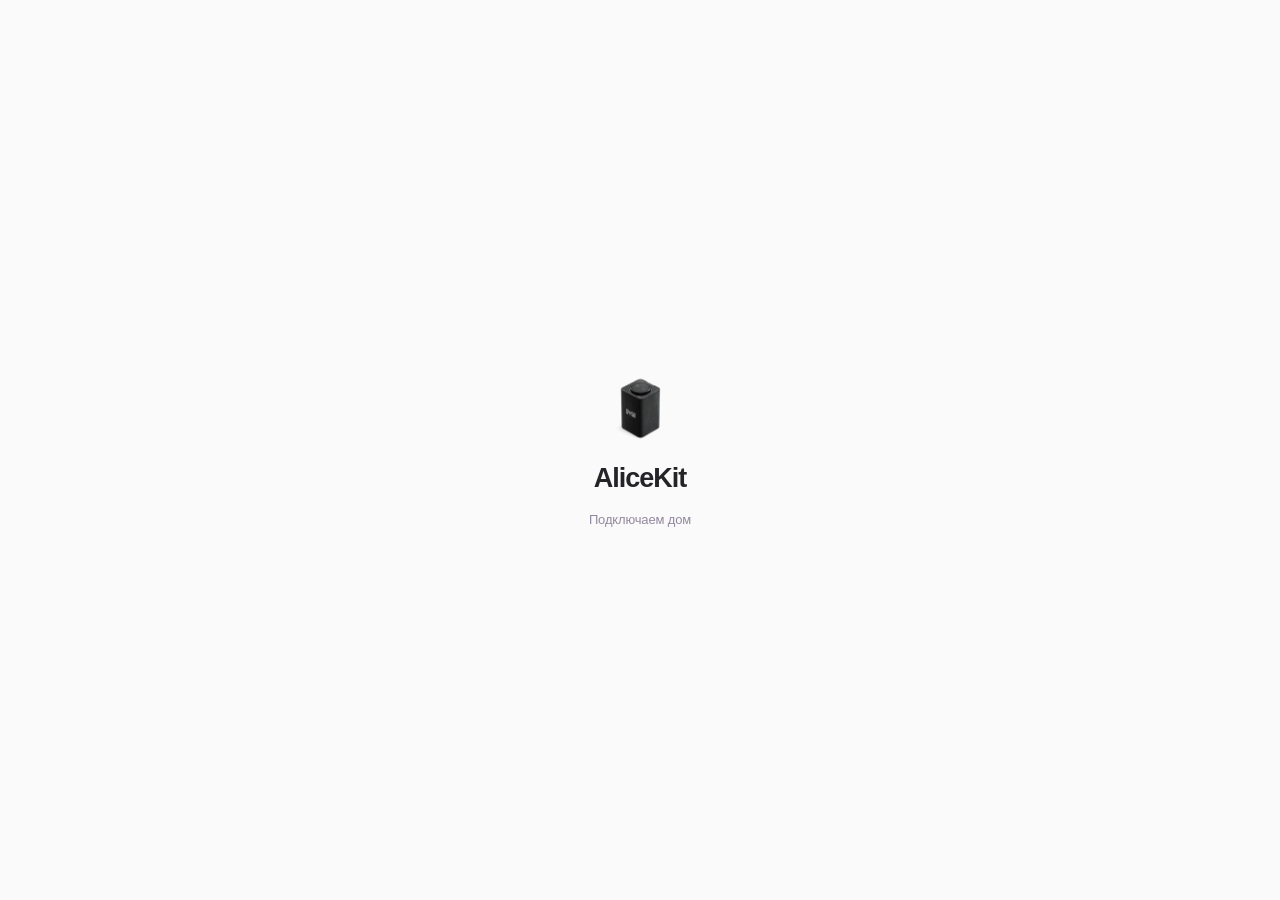
==== commit c88e9f17: "Release AliceKit 2.5: phone bootstrap, Yandex Home bridge, consent fixes and separate TV layout" ====
--- a/panel/web/index.html
+++ b/panel/web/index.html
@@ -1,33 +1,33 @@
-<!doctype html><html lang="ru"><head><meta charset="utf-8"><meta name="viewport" content="width=device-width,initial-scale=1"><meta name="theme-color" content="#f5f7fb"><title>Station Studio</title><link rel="stylesheet" href="interface.css"><link rel="stylesheet" href="refinements.css"><link rel="stylesheet" href="extensions.css"><link rel="stylesheet" href="studio-polish.css"></head><body>
-<div id="login" class="login"><form id="loginForm" class="card login-card"><div class="brand">Station Studio</div><h1>Подключение к станции</h1><p class="muted">Личная панель в вашей домашней сети.</p><input id="accessKey" type="password" autocomplete="current-password" placeholder="Ключ доступа" required><button class="primary">Подключиться</button><small id="loginError">Это защита управления вашей станцией. В приложении телефона доступ настраивается автоматически — вводить ключ не нужно.</small><button type="button" id="nativeReconnect">Подключить из приложения</button></form></div>
-<div id="app" hidden><aside><a class="brand" href="#"><span>Station Studio</span></a><nav><button class="active" data-tab="overview"><span>Дом</span></button><button data-tab="music"><span>Музыка</span></button><button data-tab="light"><span>Оформление</span></button><button data-tab="voice"><span>Команды</span></button><button data-tab="capabilities"><span>Возможности</span></button><button data-tab="plugins" hidden><span>Плагины</span></button><button data-tab="tools"><span>Настройки</span></button></nav><div class="aside-bottom"><span class="dot"></span><span id="connection">Подключаемся…</span><small>Всё работает на станции</small></div></aside>
-<main><header><div><div id="eyebrow" class="eyebrow">STATION STUDIO</div><h1 id="pageTitle">Моя станция</h1></div><div class="header-right"><span id="clock"></span><span id="health" class="pill">● На связи</span></div></header>
-<section id="overview" class="page active"><div class="home-station product-card"><div class="product-info"><span class="device-name">Станция Макс</span><span id="homeConnection">Дома · на связи</span><button id="remoteOpen" class="product-remote"><img src="icon-input.png" alt="">Пульт станции</button></div><div class="station-product"><div class="product-halo"></div><img src="station-max.png" alt="Яндекс Станция Макс" width="150" height="150"><canvas id="productRing" width="160" height="40" aria-label="Текущие цвета кольца"></canvas></div></div><article class="card player-card overview-now"><div class="section-top"><h3>Музыка</h3><button class="subtle" onclick="showTab('music')">Открыть</button></div><div class="track"><div class="track-art"></div><div><h2 id="track">Музыка на вашей станции</h2><p id="artist" class="muted">Выберите песню в музыкальном сервисе</p><small id="playState">Проигрыватель готов</small></div></div><div class="music-remote"><button onclick="key('previous')" aria-label="Предыдущий трек">Ⅰ◀</button><button id="playButton" class="primary round" onclick="key('play')" aria-label="Пауза или продолжение">▶</button><button onclick="key('next')" aria-label="Следующий трек">▶Ⅰ</button></div><label class="volume-row"><span>Громкость</span><input id="volume" type="range" min="0" max="100"><b id="volumeText">—%</b></label></article><div class="accessories"><button data-home-pane="clocks" class="accessory"><span class="accessory-kind">Дисплей</span><strong id="homeDisplayValue">Часы</strong><span class="accessory-note">Оформление и медиа</span></button><button data-home-pane="ring" class="accessory"><span class="accessory-kind">Кольцо</span><strong id="homeRingValue">Штатный свет</strong><span class="accessory-note">Цвет и эффекты</span></button><button data-home-pane="alice" class="accessory"><span class="accessory-kind">Алиса</span><strong>Реакции</strong><span class="accessory-note">LED и иконка HDMI</span></button><button data-home-pane="music" class="accessory"><span class="accessory-kind">Музыка и свет</span><strong id="homeMusicLightValue">Выключено</strong><span class="accessory-note">Кольцо, дисплей, лампы</span></button></div><div class="section-top home-scene-title"><h3>Быстрые сцены</h3><button class="subtle" onclick="showTab('voice')">Все сцены</button></div><div id="homeScenes" class="home-scenes"></div><div class="two-cols dashboard">
-<div id="remoteScrim" class="sheet-scrim" hidden></div><article class="card remote-card" id="remoteSheet" hidden><div class="section-top"><h3>Пульт станции</h3><button id="remoteClose" class="subtle">Готово</button></div><div class="physical-remote" aria-label="Пульт с расположением кнопок Станции Макс"><div class="remote-top"><button onclick="key('tvpower')" aria-label="Питание телевизора"><img src="icon-power.png" alt=""></button><button onclick="key('tvinput')" aria-label="Источник телевизора"><img src="icon-input.png" alt=""></button></div><div class="remote-microphone"></div><div class="dpad"><button class="up" onclick="key('up')" aria-label="Вверх"><img src="icon-up.png" alt=""></button><button class="left" onclick="key('left')" aria-label="Влево"><img src="icon-left.png" alt=""></button><button class="ok" onclick="key('ok')" aria-label="Выбрать"><img src="icon-check.png" alt=""></button><button class="right" onclick="key('right')" aria-label="Вправо"><img src="icon-right.png" alt=""></button><button class="down" onclick="key('down')" aria-label="Вниз"><img src="icon-down.png" alt=""></button></div><button class="remote-alice" onclick="key('assist')" aria-label="Вызвать помощника"><img src="icon-mic.png" alt=""></button><div class="remote-nav"><button onclick="key('back')" aria-label="Назад"><img src="icon-back.png" alt=""></button><button onclick="key('home')" aria-label="Домой"><img src="icon-home.png" alt=""></button></div><div class="remote-volume"><button onclick="key('volup')" aria-label="Громче"><img src="icon-plus.png" alt=""></button><span>VOL</span><button onclick="key('voldown')" aria-label="Тише"><img src="icon-minus.png" alt=""></button></div><button class="remote-mute" onclick="key('mute')" aria-label="Выключить звук"><img src="icon-mute.png" alt=""></button></div><p class="remote-caption">Команды телевизора зависят от поддержки HDMI-CEC. Вызов помощника доступен, если эта кнопка поддерживается прошивкой.</p><form id="textForm" class="search"><input id="remoteText" maxlength="250" placeholder="Текст в выбранное поле"><button>Ввести</button></form></article></div>
-<article class="card"><div class="section-top"><h3>Приложения</h3><button class="subtle" onclick="loadApps()">Обновить</button></div><div id="apps" class="apps-grid"></div></article></section>
-<section id="music" class="page"><div class="two-cols"><article class="card"><h3>Музыкальный сервис</h3><div class="toolbar"><select id="musicProvider"></select><button id="providerSave">Выбрать</button></div><label class="checkbox"><input id="musicRouting" type="checkbox">Передавать музыкальные запросы Алисы выбранному плееру</label><label class="checkbox"><input id="quickCommands" type="checkbox" checked>Сразу передавать короткие команды плееру</label><p class="muted">«Играй», «пауза», «стоп», «хватит», «следующий», «назад». Управляют выбранным плеером, если у него есть музыкальная сессия. Остановка будильника и речи Алисы остаётся штатной.</p><p id="quickCommandsState" class="muted"></p><form id="searchForm" class="search"><input id="searchQuery" placeholder="Трек, исполнитель, альбом…" maxlength="200" required><button class="primary">Найти</button></form><p class="muted">Первый найденный трек будет выбран в установленном плеере. Состояние запуска показано ниже.</p><form id="uriForm" class="search"><input id="spotifyUri" placeholder="Ссылка на трек или плейлист" required><button>Открыть</button></form><p id="providerState" class="muted">Голосовой запуск зависит от возможностей установленного плеера. Проверка покажет, поддерживает ли он воспроизведение по запросу.</p><button id="providerTest">Проверить запуск по запросу</button><p id="musicVoiceDiagnostic" class="muted"></p></article><article class="card"><h3>Воспроизведение</h3><p class="muted">Команды отправляются выбранному сервису. Перемотка, повтор и случайный порядок доступны, если плеер поддерживает их через Android.</p><div class="toolbar"><button id="seekBack">Назад на 30 секунд</button><button id="seekForward">Вперёд на 30 секунд</button><button id="seekStart">С начала песни</button></div><div class="music-remote"><button onclick="key('previous')">Ⅰ◀</button><button class="primary" onclick="key('play')">▶ / Ⅱ</button><button onclick="key('next')">▶Ⅰ</button></div><label class="volume-row"><span>Громкость</span><input id="volume2" type="range" min="0" max="100"><b id="volumeText2">—%</b></label><h4>Таймер сна</h4><div class="chips"><button onclick="timer(15)">15 мин</button><button onclick="timer(30)">30 мин</button><button onclick="timer(60)">1 час</button><button onclick="timer(0)">Выключить</button></div><p id="timerState" class="muted">Таймер выключен</p></article></div></section>
-<section id="light" class="page"><div class="studio-top"><div><span class="eyebrow">ОФОРМЛЕНИЕ</span><h2>Дисплей и подсветка</h2><p>Выберите, что изменить: передний дисплей, кольцо или реакции Алисы.</p></div><div class="theme-choices" hidden><button data-theme="violet" title="Фиолетовая тема" aria-label="Фиолетовая тема"></button><button data-theme="rose" title="Розовая тема" aria-label="Розовая тема"></button><button data-theme="ice" title="Ледяная тема" aria-label="Ледяная тема"></button><button data-theme="mint" title="Мятная тема" aria-label="Мятная тема"></button></div></div><div id="surfaceSegments" class="surface-segments"><button data-surface="display">Дисплей</button><button data-surface="ring">Кольцо</button><button data-surface="alice">Алиса</button><button data-surface="sound">Свет и звук</button></div><div class="studio-tabs"><button data-studio-pane="clocks">Часы</button><button data-studio-pane="draw">Медиа и рисунки</button><button data-studio-pane="ring">Кольцо</button><button data-studio-pane="music">Музыка</button><button data-studio-pane="room">Звуки комнаты</button><button data-studio-pane="alice">Реакции Алисы</button><button data-studio-pane="lamps">Лампы</button><button data-studio-pane="library">Медиатека</button></div><details id="displaySettings" class="display-options"><summary>Яркость и время показа</summary><div class="display-settings"><label class="field-label">Яркость дисплея <input id="matrixBrightness" type="range" min="1" max="200" value="90"></label><label class="field-label">Время в секундах · 0 — постоянно<input id="matrixDuration" type="number" min="0" max="86400" value="60"></label><label class="field-label">Быстрый выбор<select id="matrixDurationQuick"><option value="0">Постоянно</option><option value="15">15 секунд</option><option value="60" selected>1 минута</option><option value="300">5 минут</option><option value="900">15 минут</option><option value="3600">1 час</option><option value="28800">8 часов</option></select></label></div></details><article class="card" data-display-pane="draw"><div class="section-top"><div><h3>Предпросмотр и редактор</h3><p class="muted">Загрузите фото или GIF, выберите готовую анимацию либо рисуйте по пикселям.</p></div><span id="matrixState" class="pill">Готов к настройке</span></div><div class="matrix-layout"><div><canvas id="matrixCanvas" width="500" height="320" aria-label="Рисование на дисплее 25 на 16"></canvas><div class="chips"><button id="matrixPencil" class="active">Карандаш</button><button id="matrixEraser">Ластик</button><button id="matrixClear">Очистить</button><button id="matrixInvert">Инверсия</button></div><label class="field-label">Яркость карандаша <input id="matrixInk" type="range" min="1" max="255" value="255"></label></div><div><div class="eyebrow">ВЫВОД НА СТАНЦИЮ</div><div class="toolbar"><button id="matrixSend" class="primary">На дисплей</button><button id="matrixStop">Вернуть часы</button></div><label class="checkbox"><input id="matrixLive" type="checkbox"> Рисовать сразу на станции</label><div class="notice">Выберите «Постоянно» или время показа. Анимации Алисы, громкости и будильника имеют приоритет.</div><label class="field-label">Видимость тёмных деталей <input id="matrixGamma" type="range" min="0.25" max="3" step="0.05" value="0.65"><output id="matrixGammaText">0.65</output></label><label class="field-label">Экспозиция <input id="matrixExposure" type="range" min="0.25" max="4" step="0.05" value="1"><output id="matrixExposureText">1.00</output></label><button id="matrixNeutral">Исходные полутона</button><div class="chips"><button id="matrixSave">Экспорт JSON</button><label class="file-button">Загрузить медиа<input id="matrixFile" type="file" accept="image/*,video/*,application/json" hidden></label></div><p id="matrixMediaInfo" class="muted">Фото превращается в один кадр, GIF и видео — в анимацию. Передний дисплей монохромный: цвета станут оттенками яркости. Предпросмотр показывает результат в 25 × 16 точек.</p></div></div></article>
-<div class="two-cols"><article class="card" data-display-pane="draw"><h3>Бегущая строка</h3><form id="matrixTextForm" class="search"><input id="matrixText" placeholder="Что написать на дисплее?" maxlength="80" required><button>Подготовить</button></form><label class="field-label">Скорость <select id="matrixTextSpeed"><option value="180">Медленно</option><option value="120" selected>Обычно</option><option value="80">Быстро</option></select></label></article><article class="card" data-display-pane="draw"><h3>Анимации</h3><div class="preset-grid"><button data-matrix-preset="heart">Сердце</button><button data-matrix-preset="cat">Кот</button><button data-matrix-preset="stars">Звёзды</button><button data-matrix-preset="rain">Дождь</button><button data-matrix-preset="fire">Огонь</button><button data-matrix-preset="invader">Космос</button><button data-matrix-preset="eyes">Глазки</button><button data-matrix-preset="smile">Улыбка</button><button data-matrix-preset="ghost">Призрак</button><button data-matrix-preset="pacman">Пакман</button><button data-matrix-preset="butterfly">Бабочка</button><button data-matrix-preset="snow">Снег</button><button data-matrix-preset="fireworks">Фейерверк</button><button data-matrix-preset="waves">Волны</button><button data-matrix-preset="spiral">Спираль</button><button data-matrix-preset="ecg">Пульс</button><button data-matrix-preset="jellyfish">Медуза</button><button data-matrix-preset="ripples">Капли</button><button data-matrix-preset="grid">Сетка</button><button data-matrix-preset="orbitals">Орбиты</button><button data-matrix-preset="comettrail">Комета</button><button data-matrix-preset="hourglass">Песочные часы</button></div><p class="muted">Выберите анимацию, затем нажмите «На дисплей».</p></article></div>
-<article class="card" id="musicVisualCard" data-display-pane="music"><div class="section-top"><div><h3>Музыка в свете</h3><p class="muted">Выберите источник, эффект и место показа. Обложка задаёт гамму кольца, звук — его движение.</p></div><span id="musicVisualState" class="pill">Выключено</span></div><div class="visual-cover"><img id="visualCoverImage" alt="Текущая обложка" hidden><div><p id="visualCoverState">Проверяем обложку выбранного плеера…</p><div id="visualCoverPalette"></div></div></div><div class="two-cols"><div><label class="field-label">Источник звука<select id="musicVisualSource"><option value="selected">Выбранный музыкальный сервис</option><option value="room">Микрофоны станции</option><option value="system">Весь звук, включая видео</option></select></label><label class="field-label">Эффект <select id="musicVisualMode"><option value="spectrum">Спектр</option><option value="wave">Осциллограф</option><option value="pulse">Пульс</option><option value="vu">Индикатор громкости</option><option value="mirror">Зеркальный спектр</option><option value="orbit">Орбита</option><option value="ribbon">Световая лента</option></select></label><label class="field-label">Где показывать <select id="musicVisualTarget"><option value="both">Кольцо и LED-дисплей</option><option value="ring">Только кольцо</option><option value="matrix">Только LED-дисплей</option></select></label><label class="field-label">Яркость кольца <input id="musicVisualBrightness" type="range" min="1" max="100" value="45"></label><label class="field-label">Чувствительность <input id="musicVisualGain" type="range" min="0.25" max="20" step="0.25" value="6"></label></div><div><label class="field-label">Цветовая гамма <select id="musicVisualPalette"><option value="cover">Цвета обложки</option><option value="aurora">Северное сияние</option><option value="candy">Сладкая вата</option><option value="sunset">Закат</option><option value="ocean">Океан</option><option value="neon">Неон</option><option value="fire">Огонь</option><option value="pride">Текущий флаг</option><option value="custom">Своя палитра</option></select></label><label class="field-label">Движение цветов<select id="musicColorMotion"><option value="rotate">Плавное вращение</option><option value="static">На месте</option><option value="wave">Волна</option><option value="breathe">Дыхание</option></select></label><input id="musicVisualCustom" placeholder="#906bff #ff72c5 #5fe5d8" value="#906bff #ff72c5 #5fe5d8"><p class="muted">Яркость кольца и дисплея, а также время показа задаются в их настройках.</p></div></div><details class="visual-tuning"><summary>Реакция и плавность</summary><div class="two-cols"><label class="field-label">Скорость вспышки<input id="musicAttack" type="range" min="0.05" max="1" step="0.05" value="0.8"></label><label class="field-label">Затухание<input id="musicDecay" type="range" min="0.02" max="0.8" step="0.02" value="0.18"></label><label class="field-label">Порог тишины<input id="musicNoise" type="range" min="0.0001" max="0.01" step="0.0001" value="0.0003"></label><label class="field-label">Скорость движения<input id="musicSpeed" type="range" min="0.1" max="4" step="0.1" value="1"></label></div></details><div id="coverPreview" class="cover-preview"><img id="coverPreviewImage" alt="Обложка текущего трека" hidden><div><strong id="coverPreviewTitle">Обложка трека</strong><p id="coverPreviewState" class="muted">Ожидаем данные плеера</p><div id="coverSwatches" class="cover-swatches"></div></div></div><div class="toolbar"><button id="musicVisualStart" class="primary">Включить визуализацию</button><button id="musicVisualStop">Остановить</button></div></article>
-
-<article class="card" data-display-pane="clocks"><div class="section-top"><div><span class="eyebrow">НА ПЕРЕДНЕМ LED-ДИСПЛЕЕ</span><h3>Часы</h3></div><span class="pill">25 × 16</span></div><div id="clockGallery" class="clock-gallery"></div><details class="clock-controls"><summary>Создать свой дизайн часов</summary><div class="form-grid"><label>Цифры<select id="clockFace"><option value="mini">Компактные 3 × 5</option><option value="segments">Крупные сегменты</option><option value="stack">Часы над минутами</option></select></label><label>Смещение по высоте<input id="displayOffsetY" type="range" min="-3" max="3" value="0"></label></div><div class="toolbar"><button id="clockBackground">Фон из рисунка в редакторе</button><button id="clockBackgroundClear">Без своего фона</button></div><p id="clockBackgroundState" class="muted">Для своих часов нарисуйте фон в «Медиа и рисунки», вернитесь сюда и добавьте его. Цифры меняются автоматически.</p><div class="toolbar"><input id="clockDesignName" maxlength="60" placeholder="Название своего дизайна"><button id="clockDesignSave">Сохранить дизайн</button></div><div id="clockDesignList" class="list-stack"></div></details><div class="toolbar"><button id="clockStart" class="primary">Показать часы</button><button id="ambientStop">Штатный дисплей</button></div><p class="muted">Длительность и яркость — в общих настройках выше. Во время обращения к Алисе часы уступают место её анимации.</p></article>
-<article class="card" data-display-pane="music"><h3>Песня на дисплее</h3><p class="muted">Название песни и исполнитель на переднем дисплее.</p><div class="toolbar"><select id="nowLayout"><option value="single">Одна бегущая строка</option><option value="two">Две строки</option><option value="alternate">Чередовать песню и исполнителя</option></select><label class="field-label">Скорость <input id="nowSpeed" type="range" min="1" max="30" value="8"></label><button id="nowStart" class="primary">На LED-дисплей</button></div><div class="form-grid"><label>Что показывать<select id="nowContent"><option value="both">Песня и исполнитель</option><option value="title">Только песня</option><option value="artist">Только исполнитель</option></select></label><label>Шрифт<select id="nowFont"><option value="pixel">Чёткий пиксельный 5 × 7</option><option value="smooth">Сглаженный</option></select></label><label>Выравнивание коротких строк<select id="nowAlign"><option value="center">По центру</option><option value="left">Слева</option><option value="right">Справа</option></select></label><label>Промежуток между буквами<select id="nowSpacing"><option value="0">1 точка</option><option value="1">2 точки</option><option value="2">3 точки</option></select></label><label>Смещение строк<input id="nowOffsetY" type="range" min="-3" max="3" value="0"></label><label>Яркость имени исполнителя<input id="nowArtistLevel" type="range" min="20" max="255" value="180"></label></div><div class="preview-panel"><canvas id="textPreview" class="led-preview" width="100" height="64"></canvas><small>Предпросмотр переднего дисплея. Длинная строка прокручивается.</small></div><form id="ambientTextForm" class="search"><input id="ambientText" maxlength="300" placeholder="Своя бегущая строка…"><button>Показать текст</button></form></article>
-<article class="card" data-display-pane="lamps"><span class="eyebrow">СВЕТ ВОКРУГ</span><h3>Умный свет</h3><p class="muted">Поддерживаются WLED и цветные Yeelight с включённым управлением по локальной сети. Другие лампы здесь не появятся автоматически.</p><div id="lampList" class="list-stack"></div><div class="toolbar"><button id="lampDiscover">Найти Yeelight</button><button id="lampAdd">Добавить устройство</button></div><form id="lampForm" hidden><div class="form-grid"><label>Название<input id="lampName" maxlength="60" placeholder="Свет за телевизором" required></label><label>Тип<select id="lampKind"><option value="wled">WLED</option><option value="yeelight">Yeelight · LAN Control</option></select></label><label>Локальный адрес<input id="lampHost" placeholder="192.168.1.100" inputmode="decimal" required></label></div><div class="toolbar"><button class="primary">Добавить</button><button type="button" id="lampCancel">Отмена</button></div></form><div class="form-grid"><label>Режим<select id="lampMode"><option value="music">Яркость в такт музыке</option><option value="cover">Цвета обложки песни</option><option value="palette">Перелив своей палитры</option></select></label><label>Источник цветов<select id="lampColorSource"><option value="palette">Своя палитра</option><option value="cover">Обложка песни</option><option value="flag">Флаг</option></select></label><label>Флаг<select id="lampFlag"></select></label><label>Анимация<select id="lampMotion"><option value="rotate">Плавное движение</option><option value="static">Без движения</option><option value="breathe">Дыхание</option></select></label><label>Палитра<input id="lampPalette" value="#7367f0 #4db6b0 #ef9fbb"></label><label>Минимальная яркость<input id="lampMin" type="number" min="1" max="100" value="15"></label><label>Максимальная яркость<input id="lampMax" type="number" min="1" max="100" value="75"></label><label>Чувствительность<input id="lampGain" type="range" min="0.25" max="20" step="0.25" value="8"></label><label>Интервал, секунд<input id="lampInterval" type="number" min="2" max="20" value="2"></label></div><div class="toolbar"><button id="lampStart" class="primary">Включить световое шоу</button><button id="lampStop">Остановить и вернуть свет</button></div><p id="lampState" class="muted">Устройства не выбраны</p><p class="muted">Режим «в такт» использует музыкальный визуализатор. Перед запуском сохраняется исходный свет; после остановки он возвращается. Обложка доступна, если плеер передаёт её системе.</p></article>
-<article class="card" data-display-pane="alice"><h3>Реакции Алисы на LED</h3><p class="muted">Меняется передний монохромный дисплей станции, 25 × 16 точек. Значок на телевизоре настраивается отдельно ниже.</p><div class="alice-step"><strong>1. Выберите изображение или анимацию</strong><div class="toolbar"><button id="aliceImport">Загрузить фото, GIF или видео</button><button id="aliceOpenEditor">Нарисовать по кадрам</button></div><label class="field-label">Или работа из медиатеки<select id="aliceLibrary"><option value="">Текущая работа редактора</option></select></label><div class="preview-panel"><canvas id="alicePreview" class="led-preview" width="100" height="64"></canvas><small id="alicePreviewLabel">Здесь появится результат на LED-дисплее.</small></div></div><div class="alice-step"><strong>2. Выберите момент и назначьте</strong><p>Какое состояние Алисы должно показывать эту работу?</p><div class="toolbar"><select id="aliceVisualSlot"><option value="activation">Пробуждение</option><option value="listening">Слушает</option><option value="thinking">Думает</option><option value="speaking">Отвечает</option><option value="out">Завершает ответ</option></select><button id="aliceVisualSet" class="primary">Назначить показанную анимацию</button><button id="aliceVisualRestore">Вернуть оригинал этого состояния</button></div></div><div class="alice-step"><strong>3. Примените изменения</strong><p id="aliceVisualInfo" class="muted">Оригиналы сохраняются. Для применения Алиса коротко перезапустится; дождитесь окончания её ответа.</p><button id="aliceVisualRestart">Применить: перезапустить Алису</button></div></article>
-<article class="card" data-display-pane="alice"><h3>Маленькая иконка на HDMI</h3><p class="muted">Своё фото или GIF поверх области штатного значка. Иконка появляется только во время обращения к Алисе, занимает небольшую область и не перехватывает пульт. Положение можно подогнать под ваш телевизор.</p><label class="file-button">Выбрать PNG, JPEG или GIF<input id="badgeFile" type="file" accept="image/png,image/jpeg,image/gif" hidden></label><p id="badgeFileState" class="muted">Изображение пока не выбрано</p><div class="form-grid"><label>Размер<input id="badgeSize" type="number" min="32" max="160" value="64"></label><label>Форма<select id="badgeShape"><option value="circle">Круг</option><option value="rounded">Скруглённый квадрат</option><option value="square">Квадрат</option></select></label><label>Отступ слева<input id="badgeX" type="number" min="0" max="300" value="24"></label><label>Отступ снизу<input id="badgeY" type="number" min="0" max="200" value="24"></label></div><label class="checkbox"><input id="badgeBacking" type="checkbox" checked>Чёрная подложка под изображением</label><div class="toolbar"><button id="badgeApply" class="primary">Включить и проверить 5 секунд</button><button id="badgeDisable">Вернуть штатный значок</button></div><p id="badgeState" class="muted">Передний LED настраивается выше; эта иконка относится только к HDMI.</p></article><article class="card" data-display-pane="room"><h3>Звуки комнаты</h3><p class="muted">Реакция на микрофоны станции. Обработка идёт на станции, звук не сохраняется и не отправляется на сервер.</p><div class="toolbar"><select id="matrixReactive"><option value="spectrum">Спектр</option><option value="wave">Звуковая волна</option><option value="pulse">Пульсирующие круги</option><option value="orbit">Орбита</option><option value="ribbon">Световая лента</option></select><label>Чувствительность <input id="matrixMicGain" type="range" min="0.25" max="20" step="0.25" value="8"></label><label>Где показывать <select id="roomTarget"><option value="both">Кольцо и LED</option><option value="ring">Кольцо</option><option value="matrix">LED-дисплей</option></select></label><label>Гамма <select id="roomPalette"><option value="aurora">Северное сияние</option><option value="sunset">Закат</option><option value="ocean">Океан</option><option value="fire">Огонь</option></select></label><button id="matrixReactiveStart" class="primary">Реагировать на звуки</button><button id="matrixReactiveStop">Остановить</button></div><p class="muted">Яркость и время показа — в настройках выше. Кольцо использует выбранную гамму. Штатные реакции Алисы имеют приоритет.</p></article>
-<article class="card" data-display-pane="draw"><h3>Редактор анимации</h3><div class="toolbar"><button id="matrixPreview">▶ / Ⅱ</button><label>Кадр <select id="matrixFrameSelect"></select></label><label>Длительность кадра, мс <input id="matrixFrameDelay" type="number" min="66" max="10000" value="1000"></label></div><div class="chips"><button id="matrixAddFrame">Пустой кадр</button><button id="matrixCopyFrame">Дублировать кадр</button><button id="matrixDeleteFrame">Удалить кадр</button></div></article>
-<article class="card" data-display-pane="draw library"><h3>Сохранение и библиотека</h3><div class="preview-panel"><canvas id="libraryPreview" class="led-preview" width="100" height="64"></canvas><small id="libraryPreviewInfo">Выберите сохранённую работу, чтобы увидеть её.</small></div><p class="muted">Сохранить — оставить работу на станции. Открыть — загрузить её в редактор. Показать — запустить на переднем дисплее.</p><div class="toolbar"><input id="matrixArtworkName" maxlength="80" placeholder="Название анимации"><button id="matrixLibrarySave">Сохранить на станции</button></div><div class="toolbar"><select id="matrixLibrarySelect"><option value="">Выберите анимацию</option></select><button id="matrixLibraryLoad">В редактор</button><button id="libraryShow" class="primary">Показать</button><button id="matrixLibraryDelete">Удалить</button></div><p class="muted">Рисунки, анимации и настройки сохраняются на станции и доступны с других устройств. До 120 кадров, 100 работ.</p></article><details open class="card" data-display-pane="ring"><summary>Светодиодное кольцо</summary><div class="two-cols"><div><div id="ringPreview" class="ring-preview" aria-label="Редактор 24 светодиодов"></div><div id="ringPixelControls"><label class="field-label"><span id="ringPixelLabel">Выберите светодиод на кольце</span><input id="ringPixelColor" type="color" value="#9c7cff"></label><div class="chips"><button id="ringPixelsFill">Залить все</button><button id="ringPixelsFlag">Взять цвета флага</button><button id="ringPixelsReset">Взять со станции</button><button id="ringPixelsApply" class="primary">Применить рисунок кольца</button></div></div><div class="effect-grid"><button data-effect="off" onclick="effect('off')">Штатная индикация</button><button data-effect="solid" onclick="effect('solid')">Постоянный свет</button><button data-effect="breathe" onclick="effect('breathe')">Дыхание</button><button data-effect="rainbow" onclick="effect('rainbow')">Радуга</button><button data-effect="comet" onclick="effect('comet')">Комета</button><button data-effect="candle" onclick="effect('candle')">Свеча</button></div></div><div><label class="field-label">Цвет <input id="ringColor" type="color" value="#9364ff"></label><label class="field-label">Яркость <b id="brightnessText">35%</b></label><input id="brightness" class="wide-range" type="range" min="0" max="100" value="35"><p class="muted">Штатная индикация возвращает управление светом Алисе.</p></div></div><h3>Флаги сообщества</h3><div class="toolbar"><select id="ringFlag"></select><select id="ringFlagMotion"><option value="static">Без анимации</option><option value="rotate">Вращение</option><option value="wave">Волна</option><option value="breathe">Дыхание</option></select><button id="ringFlagShow" class="primary">На кольцо</button></div><div class="toolbar"><button id="ringAlbumShow">Кольцо в цветах обложки</button></div><div id="ringFlagSwatches" class="flag-swatches"></div><label class="field-label">Своя палитра: от 2 до 24 цветов, через пробел<input id="ringFlagCustom" placeholder="#ff0000 #ffffff #0000ff"></label><button id="ringFlagCustomShow">Показать свою палитру</button><p class="muted">Кольцо показывает последовательность цветов флага. Геометрические символы и шевроны на кольце из 24 светодиодов не воспроизводятся. Свои палитры дополняют каталог.</p></details></section>
-<section id="voice" class="page"><article class="card"><h3>Готовые команды и сцены</h3><p class="muted">Скажите «Алиса» и фразу из карточки. Свой сценарий с такой же фразой имеет приоритет.</p><label class="checkbox"><input id="builtinCommands" type="checkbox" checked>Готовые голосовые команды</label><div class="toolbar"><input id="commandSearch" type="search" placeholder="Найти команду, фразу или действие" aria-label="Поиск команд"><select id="commandGroup"><option value="">Все команды</option><option value="Сцены">Сцены</option><option value="Дисплей">Дисплей</option><option value="Кольцо">Кольцо</option><option value="Музыка">Музыка</option><option value="Система">Система</option><option value="Анимации">Анимации LED</option><option value="Флаги">Флаги кольца</option><option value="Мои работы">Мои работы</option><option value="Мои звуки">Мои звуки</option><option value="Мои сценарии">Мои сценарии</option></select></div><button id="commandExport">Скачать полный список фраз</button><p id="commandCount" class="muted"></p><div id="commandCatalog" class="list-stack"></div></article><div class="two-cols"><article class="card"><span class="eyebrow">ВАШИ ЗВУКИ</span><h3>Аудиобиблиотека</h3><p class="muted">Загрузите музыку, реплику или звуковой эффект и назначьте свою фразу для запуска. Фраза запускает выбранный аудиофайл.</p><label class="file-button primary">Добавить аудио<input id="audioUpload" type="file" accept="audio/*,.mp3,.wav,.ogg,.flac,.m4a,.aac" hidden></label><div id="audioList" class="list-stack"></div><button id="audioStop">Остановить звук</button><p class="muted">До 20 МБ и пяти минут на файл. Файлы хранятся на станции.</p></article><article class="card"><span class="eyebrow">СКАЖИТЕ АЛИСЕ</span><h3>Своя фраза — своё действие</h3><p class="muted">Например: «Алиса, моя дискотека» или «Алиса, покажи кота». Сценарий может объединять несколько действий. Короткие «пауза» и «следующий» относятся к выбранному плееру, когда у него есть музыкальная сессия. Для оформления говорите «на дисплее», «на кольце» или «на станции».</p><div id="scenarioList" class="list-stack"></div><button id="scenarioNew" class="primary">Создать сценарий</button><p id="voiceObserver" class="muted"></p></article></div>
-<article id="scenarioEditor" class="card" hidden><h3>Редактор сценария</h3><div class="form-grid"><label>Название<input id="scenarioName" maxlength="80" placeholder="Моя дискотека"></label><label>Фразы, по одной на строку<textarea id="scenarioPhrases" rows="3" placeholder="моя дискотека&#10;включи вечеринку"></textarea></label></div><div id="scenarioSteps" class="list-stack"></div><div class="toolbar"><select id="scenarioAction"><option value="last">Последнее действие в панели</option><option value="audio">Воспроизвести аудио</option><option value="clock">Показать часы</option><option value="artwork">Анимация из библиотеки</option><option value="track">Показать название песни</option><option value="volume">Громкость</option><option value="ring">Эффект кольца</option><option value="app">Открыть приложение</option><option value="pause">Пауза музыки</option><option value="play">Продолжить музыку</option><option value="stop-display">Штатный дисплей</option></select><select id="scenarioChoice"></select><button id="scenarioAddStep">Добавить действие</button></div><p class="muted">Настройте любую функцию панели, затем выберите «Последнее действие в панели»: оно сохранится с теми же параметрами. Загрузка файлов и установка прошивки голосом не выполняются.</p><div class="toolbar"><button id="scenarioSave" class="primary">Сохранить</button><button id="scenarioCancel">Отмена</button></div></article></section>
-<section id="appHub" class="page"><article class="card"><h2>Приложения на станции</h2><p class="muted">Выбирайте версии для Android TV. Магазин получает обновления от разработчиков; панель показывает особенности совместимости.</p><p id="appInstallState" role="status"></p><div id="appCatalog" class="catalog-grid"></div></article><details id="compatibilityBox" class="card"><summary>Совместимость и регион</summary><div id="compatibilityDetails"></div></details><button id="compatibilityOpen">Проверить совместимость</button></section><section id="tools" class="page"><div class="setup-links"><button id="appCatalogOpen">Установка приложений</button><button onclick="showTab('help')">Подключение и помощь</button><button onclick="showTab('privacy');loadPrivacy()">Приватность</button></div><article class="card"><h3>Приложение и расширения</h3><div class="settings-actions"><button id="publicAppUpdate">Обновления приложения</button><button id="nativeConnection">Подключение к станции</button><button onclick="showTab('plugins')">Плагины YAM</button></div><p class="muted">Обновления приложения загружаются из общего канала. Для управления колонкой подключитесь к её домашней сети.</p></article><div class="two-cols"><article class="card"><div class="section-top"><h3>Экран Android TV</h3><button id="screenButton" onclick="screenShot()">Обновить снимок</button></div><div id="screenFrame" class="screen-frame"><span>Снимок по запросу</span></div></article><article class="card"><h3>Станция</h3><div class="system-grid"><div><span>Система</span><b>Android 9 · 5000000921</b></div><div><span>Root</span><b id="systemRoot">Проверяем…</b></div><div><span>Доступ</span><b>Напрямую по домашней сети</b></div><div><span>Обновления Яндекса</span><b>Автоматическая установка отключена</b></div></div><span id="rootTag" class="pill">Проверяем root</span><div class="toolbar"><button onclick="launch('local.station.studio')">Открыть панель на ТВ</button><button class="danger" onclick="reboot()">Перезагрузить</button></div></article></div>
-<article class="card"><h3>Производительность и память</h3><div id="cacheList" class="list-stack"></div><div class="toolbar"><button id="idleApps">Закрыть фоновые приложения</button><button id="cacheScan">Проверить кэш</button><button id="cacheClean">Очистить выбранный кэш</button></div><p id="cacheResult" class="muted">Очистка сохраняет аккаунты, приложения и настройки.</p><div class="mode-grid"><button data-mode="fast" onclick="mode('fast')"><b>Быстрый</b><span>Без анимаций</span></button><button data-mode="balanced" onclick="mode('balanced')"><b>Обычный</b><span>Короткие переходы</span></button><button data-mode="cinema" onclick="mode('cinema')"><b>Плавный</b><span>Стандартные переходы</span></button></div><div class="stat-grid"><div class="stat"><small>Процессор</small><strong id="cpu">—</strong><div class="bar"><i id="cpuBar"></i></div></div><div class="stat"><small>Температура</small><strong id="temp">—</strong><small id="tempNote"></small><div class="bar"><i id="tempBar"></i></div></div><div class="stat"><small>Память</small><strong id="memory">—</strong><small id="memoryNote"></small><div class="bar"><i id="memBar"></i></div></div><div class="stat"><small>Свободно</small><strong id="disk">—</strong><small id="uptime"></small><div class="bar"><i id="diskBar"></i></div></div></div><div class="toolbar"><button onclick="optimize()">Подготовить приложения к запуску</button><button onclick="diagnostics()">Диагностика</button></div><pre id="diagnosticOutput" hidden></pre></article><article class="card"><h3>Устройства и установка</h3><p class="muted">Первое подключение телефона подтверждается кодом. После этого приложение находит станцию в домашней сети и проверяет её сертификат.</p><div class="toolbar"><button id="pairStart" class="primary">Подключить телефон</button><button id="clientsRefresh">Мои устройства</button><button id="tvInstall">Установить или обновить панель на станции</button></div><div id="pairCodeBox" hidden><p class="muted">Введите этот код в приложении. Он действует 5 минут и подходит для одного подключения.</p><p id="pairCode" class="pair-code"></p></div><div id="clientList" class="list-stack"></div><details><summary>Установка на другую станцию</summary><p class="muted">Приложение работает с агентом на станции. При первой установке мастер проверяет модель, сборку, ADB и root. Проверенный профиль: Station Max, 5000000921. Для получения первоначального доступа используется AliceBridge. Установщик из пакета сообщества сохраняет настройки и содержит откат.</p></details></article>
-<details class="card"><summary>События</summary><div id="events" class="events"></div></details></section>
-<section id="capabilities" class="page"><div id="capabilityHub"></div></section><section id="plugins" class="page"><article class="card plugin-intro"><div><div class="eyebrow">РАСШИРЕНИЯ СТАНЦИИ</div><h2>Плагины станции</h2><p class="muted">Загрузите пакет YAM. Сначала покажем состав и совместимость; установка запускается отдельно.</p></div><label class="primary upload-label">Загрузить .yampkg<input id="pluginFile" type="file" accept=".yampkg" hidden></label></article><div class="plugin-toolbar"><span id="pluginEngine" class="pill">Проверяем YAM…</span><button id="pluginRefresh">Обновить</button></div><div id="pluginNotice" class="notice"></div><div id="pluginList" class="plugin-list"></div><article class="card"><h3>Свои расширения</h3><p class="muted">Панель поддерживает описание пакета, зависимости, установку, запуск и остановку служб, автозапуск и журнал. Кнопка «Включить» также разрешает автозапуск этой службы. «Выключить» его отменяет.</p><p class="muted">Плагины могут выполнять код с правами root. Перед установкой проверьте автора, разрешения и команды. Для старых .yap нужен Luna с поддержкой именно этой станции.</p></article></section>
-<section id="privacy" class="page"><details class="card"><summary>Сетевые подключения станции</summary><p id="privacyNetworkNote" class="muted">Снимок открытых соединений без записи пакетов и содержимого.</p><button id="privacyNetworkRefresh">Проверить сейчас</button><div id="privacyNetworkList"></div></details><article class="card"><h2>Приватность</h2><p id="privacyScope" class="muted">Проверка приложений, известных аналитических библиотек и объявленных разрешений.</p><div class="guide-banner">Проверка не читает ваши запросы и не записывает звук. Встроенная аналитика может находиться внутри службы Алисы: отключить всю эту службу и сохранить облачного помощника одновременно нельзя. Отключение приложения сохраняет его данные и допускает восстановление.</div><button id="privacyRefresh">Обновить проверку</button><div id="privacyApps"></div></article></section>
-<section id="help" class="page"><div class="guide-banner">Station Studio работает на самой станции. Телефон нужен для настройки. Для обычного управления телефон и станция должны быть в одной сети; обновление приложения скачивается через любой доступный интернет.</div><div class="guide-steps">
-<article class="card guide-step"><h3>Проверьте модель</h3><p>Комплект рассчитан на Станцию Макс: yandexstation_2, Android 9, сборка 5000000921. На другие модели и сборки этот установщик не переносится. Более новая полная прошивка Android в комплект не входит.</p></article>
-<article class="card guide-step"><h3>Подготовьте станцию один раз</h3><p>Нужны уже работающие root и ADB. Если они ещё не получены, используйте совместимую инструкцию AliceBridge / Hybrid Root для вашей модели. Панель не выполняет первичное получение root автоматически.</p><p>Первичная установка агента пока требует компьютера: распакуйте комплект, запустите проверку по инструкции INSTALL-RU.md, затем установку. Установщик проверяет модель и сохраняет резервные копии своих файлов.</p></article>
-<article class="card guide-step"><h3>Подключите приложение</h3><p>После установки агента и перезагрузки откройте Station Studio на телевизоре. В «Настройки → Устройства и установка» получите одноразовый код. На телефоне выберите найденную станцию и введите этот код. Домашний IP и общий ключ в APK не зашиты.</p><p>Если станция не находится: проверьте общий Wi-Fi, гостевую сеть и изоляцию устройств на роутере. VPN на телефоне должен разрешать доступ к локальной сети. В приложении можно указать адрес вручную.</p></article>
-<article class="card guide-step"><h3>Выберите музыку</h3><p>Установите музыкальный сервис на станцию, войдите в свой аккаунт и запустите один трек. В панели откройте «Музыка», выберите сервис и сохраните. Для голосового поиска включите передачу музыкальных запросов.</p><p>Проверьте: «Алиса, включи песню…», «Алиса, следующую песню», «Алиса, выключи музыку». Короткие «играй», «пауза», «хватит», «следующий», «назад» работают через ускоренный обработчик при наличии музыкальной сессии. Возможности сервиса и доступность трека зависят от его приложения и аккаунта.</p></article>
-<article class="card guide-step"><h3>Настройте свет и анимации</h3><p>«Оформление → Дисплей»: часы, текст, рисунки и библиотека. Показ «Постоянно» длится до выключения. «Музыка и свет»: источник «Выбранный музыкальный сервис» не должен реагировать на видео других приложений; источник «Весь звук» включает видео.</p><p>«Алиса»: подготовьте GIF или рисунок, проверьте его на сетке 25×16, назначьте состоянию и примените. Иконка HDMI настраивается отдельно и является наложением над областью штатного значка.</p></article>
-<article class="card guide-step"><h3>Обновления, плагины и восстановление</h3><p>Обновление приложения: кнопка «Обновить» внутри Station Studio. Android попросит подтвердить установку. Обновление агента пока выполняется повторным запуском установщика с компьютера.</p><p>Плагины: «Возможности → Загрузки», загрузите .yampkg, проверьте автора, модель и список команд, затем установите. Пакеты исполняются с root. Неподдерживаемые .yap не заменяют пакеты YAM.</p><p>При проблеме остановите эффект и верните штатный дисплей. Для файлов агента предусмотрен откат установщика; аккаунты и личные медиа сохраняются. Для микрофона используйте физическую кнопку станции.</p></article></div></section><footer><span>Station Studio · работает на станции</span><button class="subtle" onclick="logout()">Закрыть доступ</button></footer></main></div><div id="toast" class="toast" role="status"></div><script src="app.js"></script><script src="matrix.js"></script><script src="flags.js"></script><script src="visuals.js"></script><script src="plugins.js"></script><script src="studio2.js"></script><script src="experience.js"></script><script src="product.js"></script><script src="privacy.js"></script><script src="tv.js"></script><script src="creator.js"></script><script src="extensions.js"></script><script src="setup.js"></script></body></html>+<!doctype html><html lang="ru"><head><meta charset="utf-8"><meta name="viewport" content="width=device-width,initial-scale=1"><meta name="theme-color" content="#f5f7fb"><title>AliceKit</title><link rel="stylesheet" href="interface.css"><link rel="stylesheet" href="refinements.css"><link rel="stylesheet" href="extensions.css"><link rel="stylesheet" href="home-theme.css"></head><body><div id="konturSplash" role="status"><img src="kontur.png" alt=""><strong>AliceKit</strong><span>Подключаем дом</span></div>
+<div id="login" class="login"><form id="loginForm" class="card login-card"><div class="brand">AliceKit</div><h1>Подключение к станции</h1><p class="muted">Личная панель в вашей домашней сети.</p><input id="accessKey" type="password" autocomplete="current-password" placeholder="Ключ доступа" required><button class="primary">Подключиться</button><small id="loginError">Это защита управления вашей станцией. В приложении телефона доступ настраивается автоматически — вводить ключ не нужно.</small><button type="button" id="nativeReconnect">Подключить из приложения</button></form></div>
+<div id="app" hidden><aside><a class="brand" href="#"><img src="kontur.png" alt=""><span>AliceKit</span></a><nav><button class="active" data-tab="overview"><span>Дом</span></button><button data-tab="music"><span>Музыка</span></button><button data-tab="light"><span>Оформление</span></button><button data-tab="voice"><span>Команды</span></button><button data-tab="capabilities"><span>Возможности</span></button><button data-tab="plugins" hidden><span>Плагины</span></button><button data-tab="tools"><span>Настройки</span></button></nav><div class="aside-bottom"><span class="dot"></span><span id="connection">Подключаемся…</span><small>Всё работает на станции</small></div></aside>
+<main><header><div><div id="eyebrow" class="eyebrow">ALICEKIT</div><h1 id="pageTitle">Моя станция</h1></div><div class="header-right"><span id="clock"></span><span id="health" class="pill">● На связи</span></div></header>
+<section id="overview" class="page active"><div class="home-station product-card"><div class="product-info"><span class="device-name">Станция Макс</span><span id="homeConnection">Дома · на связи</span><button id="remoteOpen" class="product-remote"><img src="icon-input.png" alt="">Пульт станции</button></div><div class="station-product"><div class="product-halo"></div><img src="station-max.png" alt="Яндекс Станция Макс" width="150" height="150"><canvas id="productRing" width="160" height="40" aria-label="Текущие цвета кольца"></canvas></div></div><article class="card player-card overview-now"><div class="section-top"><h3>Музыка</h3><button class="subtle" onclick="showTab('music')">Открыть</button></div><div class="track"><div class="track-art"></div><div><h2 id="track">Музыка на вашей станции</h2><p id="artist" class="muted">Выберите песню в музыкальном сервисе</p><small id="playState">Проигрыватель готов</small></div></div><div class="music-remote"><button onclick="key('previous')" aria-label="Предыдущий трек">Ⅰ◀</button><button id="playButton" class="primary round" onclick="key('play')" aria-label="Пауза или продолжение">▶</button><button onclick="key('next')" aria-label="Следующий трек">▶Ⅰ</button></div><label class="volume-row"><span>Громкость</span><input id="volume" type="range" min="0" max="100"><b id="volumeText">—%</b></label></article><article id="smartHomeMount" class="card smart-home"></article><div class="accessories"><button data-home-pane="clocks" class="accessory"><span class="accessory-kind">Дисплей</span><strong id="homeDisplayValue">Часы</strong><span class="accessory-note">Оформление и медиа</span></button><button data-home-pane="ring" class="accessory"><span class="accessory-kind">Кольцо</span><strong id="homeRingValue">Штатный свет</strong><span class="accessory-note">Цвет и эффекты</span></button><button data-home-pane="alice" class="accessory"><span class="accessory-kind">Алиса</span><strong>Реакции</strong><span class="accessory-note">LED и иконка HDMI</span></button><button data-home-pane="music" class="accessory"><span class="accessory-kind">Музыка и свет</span><strong id="homeMusicLightValue">Выключено</strong><span class="accessory-note">Кольцо, дисплей, лампы</span></button></div><div class="section-top home-scene-title"><h3>Быстрые сцены</h3><button class="subtle" onclick="showTab('voice')">Все сцены</button></div><div id="homeScenes" class="home-scenes"></div><div class="two-cols dashboard">
+<div id="remoteScrim" class="sheet-scrim" hidden></div><article class="card remote-card" id="remoteSheet" hidden><div class="section-top"><h3>Пульт станции</h3><button id="remoteClose" class="subtle">Готово</button></div><div class="physical-remote" aria-label="Пульт с расположением кнопок Станции Макс"><div class="remote-top"><button onclick="key('tvpower')" aria-label="Питание телевизора"><img src="icon-power.png" alt=""></button><button onclick="key('tvinput')" aria-label="Источник телевизора"><img src="icon-input.png" alt=""></button></div><div class="remote-microphone"></div><div class="dpad"><button class="up" onclick="key('up')" aria-label="Вверх"><img src="icon-up.png" alt=""></button><button class="left" onclick="key('left')" aria-label="Влево"><img src="icon-left.png" alt=""></button><button class="ok" onclick="key('ok')" aria-label="Выбрать"><img src="icon-check.png" alt=""></button><button class="right" onclick="key('right')" aria-label="Вправо"><img src="icon-right.png" alt=""></button><button class="down" onclick="key('down')" aria-label="Вниз"><img src="icon-down.png" alt=""></button></div><button class="remote-alice" onclick="key('assist')" aria-label="Вызвать помощника"><img src="icon-mic.png" alt=""></button><div class="remote-nav"><button onclick="key('back')" aria-label="Назад"><img src="icon-back.png" alt=""></button><button onclick="key('home')" aria-label="Домой"><img src="icon-home.png" alt=""></button></div><div class="remote-volume"><button onclick="key('volup')" aria-label="Громче"><img src="icon-plus.png" alt=""></button><span>VOL</span><button onclick="key('voldown')" aria-label="Тише"><img src="icon-minus.png" alt=""></button></div><button class="remote-mute" onclick="key('mute')" aria-label="Выключить звук"><img src="icon-mute.png" alt=""></button></div><p class="remote-caption">Команды телевизора зависят от поддержки HDMI-CEC. Вызов помощника доступен, если эта кнопка поддерживается прошивкой.</p><form id="textForm" class="search"><input id="remoteText" maxlength="250" placeholder="Текст в выбранное поле"><button>Ввести</button></form></article></div>
+<article class="card"><div class="section-top"><h3>Приложения</h3><button class="subtle" onclick="loadApps()">Обновить</button></div><div id="apps" class="apps-grid"></div></article></section>
+<section id="music" class="page"><div class="two-cols"><article class="card"><h3>Музыкальный сервис</h3><div class="toolbar"><select id="musicProvider"></select><button id="providerSave">Выбрать</button></div><label class="checkbox"><input id="musicRouting" type="checkbox">Передавать музыкальные запросы Алисы выбранному плееру</label><label class="checkbox"><input id="quickCommands" type="checkbox" checked>Сразу передавать короткие команды плееру</label><p class="muted">«Играй», «пауза», «стоп», «хватит», «следующий», «назад». Управляют выбранным плеером, если у него есть музыкальная сессия. Остановка будильника и речи Алисы остаётся штатной.</p><p id="quickCommandsState" class="muted"></p><form id="searchForm" class="search"><input id="searchQuery" placeholder="Трек, исполнитель, альбом…" maxlength="200" required><button class="primary">Найти</button></form><p class="muted">Первый найденный трек будет выбран в установленном плеере. Состояние запуска показано ниже.</p><form id="uriForm" class="search"><input id="spotifyUri" placeholder="Ссылка на трек или плейлист" required><button>Открыть</button></form><p id="providerState" class="muted">Голосовой запуск зависит от возможностей установленного плеера. Проверка покажет, поддерживает ли он воспроизведение по запросу.</p><button id="providerTest">Проверить запуск по запросу</button><p id="musicVoiceDiagnostic" class="muted"></p></article><article class="card"><h3>Воспроизведение</h3><p class="muted">Команды отправляются выбранному сервису. Перемотка, повтор и случайный порядок доступны, если плеер поддерживает их через Android.</p><div class="toolbar"><button id="seekBack">Назад на 30 секунд</button><button id="seekForward">Вперёд на 30 секунд</button><button id="seekStart">С начала песни</button></div><div class="music-remote"><button onclick="key('previous')">Ⅰ◀</button><button class="primary" onclick="key('play')">▶ / Ⅱ</button><button onclick="key('next')">▶Ⅰ</button></div><label class="volume-row"><span>Громкость</span><input id="volume2" type="range" min="0" max="100"><b id="volumeText2">—%</b></label><h4>Таймер сна</h4><div class="chips"><button onclick="timer(15)">15 мин</button><button onclick="timer(30)">30 мин</button><button onclick="timer(60)">1 час</button><button onclick="timer(0)">Выключить</button></div><p id="timerState" class="muted">Таймер выключен</p></article></div></section>
+<section id="light" class="page"><div class="studio-top"><div><span class="eyebrow">ОФОРМЛЕНИЕ</span><h2>Дисплей и подсветка</h2><p>Выберите, что изменить: передний дисплей, кольцо или реакции Алисы.</p></div><div class="theme-choices" hidden><button data-theme="violet" title="Фиолетовая тема" aria-label="Фиолетовая тема"></button><button data-theme="rose" title="Розовая тема" aria-label="Розовая тема"></button><button data-theme="ice" title="Ледяная тема" aria-label="Ледяная тема"></button><button data-theme="mint" title="Мятная тема" aria-label="Мятная тема"></button></div></div><div id="surfaceSegments" class="surface-segments"><button data-surface="display">Дисплей</button><button data-surface="ring">Кольцо</button><button data-surface="alice">Алиса</button><button data-surface="sound">Свет и звук</button></div><div class="studio-tabs"><button data-studio-pane="clocks">Часы</button><button data-studio-pane="draw">Медиа и рисунки</button><button data-studio-pane="ring">Кольцо</button><button data-studio-pane="music">Музыка</button><button data-studio-pane="room">Звуки комнаты</button><button data-studio-pane="alice">Реакции Алисы</button><button data-studio-pane="lamps">Лампы</button><button data-studio-pane="library">Медиатека</button></div><details id="displaySettings" class="display-options"><summary>Яркость и время показа</summary><div class="display-settings"><label class="field-label">Яркость дисплея <input id="matrixBrightness" type="range" min="1" max="200" value="90"></label><label class="field-label">Время в секундах · 0 — постоянно<input id="matrixDuration" type="number" min="0" max="86400" value="60"></label><label class="field-label">Быстрый выбор<select id="matrixDurationQuick"><option value="0">Постоянно</option><option value="15">15 секунд</option><option value="60" selected>1 минута</option><option value="300">5 минут</option><option value="900">15 минут</option><option value="3600">1 час</option><option value="28800">8 часов</option></select></label></div></details><article class="card" data-display-pane="draw"><div class="section-top"><div><h3>Предпросмотр и редактор</h3><p class="muted">Загрузите фото или GIF, выберите готовую анимацию либо рисуйте по пикселям.</p></div><span id="matrixState" class="pill">Готов к настройке</span></div><div class="matrix-layout"><div><canvas id="matrixCanvas" width="500" height="320" aria-label="Рисование на дисплее 25 на 16"></canvas><div class="chips"><button id="matrixPencil" class="active">Карандаш</button><button id="matrixEraser">Ластик</button><button id="matrixClear">Очистить</button><button id="matrixInvert">Инверсия</button></div><label class="field-label">Яркость карандаша <input id="matrixInk" type="range" min="1" max="255" value="255"></label></div><div><div class="eyebrow">ВЫВОД НА СТАНЦИЮ</div><div class="toolbar"><button id="matrixSend" class="primary">На дисплей</button><button id="matrixStop">Вернуть часы</button></div><label class="checkbox"><input id="matrixLive" type="checkbox"> Рисовать сразу на станции</label><div class="notice">Выберите «Постоянно» или время показа. Анимации Алисы, громкости и будильника имеют приоритет.</div><label class="field-label">Видимость тёмных деталей <input id="matrixGamma" type="range" min="0.25" max="3" step="0.05" value="0.65"><output id="matrixGammaText">0.65</output></label><label class="field-label">Экспозиция <input id="matrixExposure" type="range" min="0.25" max="4" step="0.05" value="1"><output id="matrixExposureText">1.00</output></label><button id="matrixNeutral">Исходные полутона</button><div class="chips"><button id="matrixSave">Экспорт JSON</button><label class="file-button">Загрузить медиа<input id="matrixFile" type="file" accept="image/*,video/*,application/json" hidden></label></div><p id="matrixMediaInfo" class="muted">Фото превращается в один кадр, GIF и видео — в анимацию. Передний дисплей монохромный: цвета станут оттенками яркости. Предпросмотр показывает результат в 25 × 16 точек.</p></div></div></article>
+<div class="two-cols"><article class="card" data-display-pane="draw"><h3>Бегущая строка</h3><form id="matrixTextForm" class="search"><input id="matrixText" placeholder="Что написать на дисплее?" maxlength="80" required><button>Подготовить</button></form><label class="field-label">Скорость <select id="matrixTextSpeed"><option value="180">Медленно</option><option value="120" selected>Обычно</option><option value="80">Быстро</option></select></label></article><article class="card" data-display-pane="draw"><h3>Анимации</h3><div class="preset-grid"><button data-matrix-preset="heart">Сердце</button><button data-matrix-preset="cat">Кот</button><button data-matrix-preset="stars">Звёзды</button><button data-matrix-preset="rain">Дождь</button><button data-matrix-preset="fire">Огонь</button><button data-matrix-preset="invader">Космос</button><button data-matrix-preset="eyes">Глазки</button><button data-matrix-preset="smile">Улыбка</button><button data-matrix-preset="ghost">Призрак</button><button data-matrix-preset="pacman">Пакман</button><button data-matrix-preset="butterfly">Бабочка</button><button data-matrix-preset="snow">Снег</button><button data-matrix-preset="fireworks">Фейерверк</button><button data-matrix-preset="waves">Волны</button><button data-matrix-preset="spiral">Спираль</button><button data-matrix-preset="ecg">Пульс</button><button data-matrix-preset="jellyfish">Медуза</button><button data-matrix-preset="ripples">Капли</button><button data-matrix-preset="grid">Сетка</button><button data-matrix-preset="orbitals">Орбиты</button><button data-matrix-preset="comettrail">Комета</button><button data-matrix-preset="hourglass">Песочные часы</button></div><p class="muted">Выберите анимацию, затем нажмите «На дисплей».</p></article></div>
+<article class="card" id="musicVisualCard" data-display-pane="music"><div class="section-top"><div><h3>Музыка в свете</h3><p class="muted">Выберите источник, эффект и место показа. Обложка задаёт гамму кольца, звук — его движение.</p></div><span id="musicVisualState" class="pill">Выключено</span></div><div class="visual-cover"><img id="visualCoverImage" alt="Текущая обложка" hidden><div><p id="visualCoverState">Проверяем обложку выбранного плеера…</p><div id="visualCoverPalette"></div></div></div><div class="two-cols"><div><label class="field-label">Источник звука<select id="musicVisualSource"><option value="selected">Выбранный музыкальный сервис</option><option value="room">Микрофоны станции</option><option value="system">Весь звук, включая видео</option></select></label><label class="field-label">Эффект <select id="musicVisualMode"><option value="spectrum">Спектр</option><option value="wave">Осциллограф</option><option value="pulse">Пульс</option><option value="vu">Индикатор громкости</option><option value="mirror">Зеркальный спектр</option><option value="orbit">Орбита</option><option value="ribbon">Световая лента</option></select></label><label class="field-label">Где показывать <select id="musicVisualTarget"><option value="both">Кольцо и LED-дисплей</option><option value="ring">Только кольцо</option><option value="matrix">Только LED-дисплей</option></select></label><label class="field-label">Яркость кольца <input id="musicVisualBrightness" type="range" min="1" max="100" value="45"></label><label class="field-label">Чувствительность <input id="musicVisualGain" type="range" min="0.25" max="20" step="0.25" value="6"></label></div><div><label class="field-label">Цветовая гамма <select id="musicVisualPalette"><option value="cover">Цвета обложки</option><option value="aurora">Северное сияние</option><option value="candy">Сладкая вата</option><option value="sunset">Закат</option><option value="ocean">Океан</option><option value="neon">Неон</option><option value="fire">Огонь</option><option value="pride">Текущий флаг</option><option value="custom">Своя палитра</option></select></label><label class="field-label">Движение цветов<select id="musicColorMotion"><option value="rotate">Плавное вращение</option><option value="static">На месте</option><option value="wave">Волна</option><option value="breathe">Дыхание</option></select></label><input id="musicVisualCustom" placeholder="#906bff #ff72c5 #5fe5d8" value="#906bff #ff72c5 #5fe5d8"><p class="muted">Яркость кольца и дисплея, а также время показа задаются в их настройках.</p></div></div><details class="visual-tuning"><summary>Реакция и плавность</summary><div class="two-cols"><label class="field-label">Скорость вспышки<input id="musicAttack" type="range" min="0.05" max="1" step="0.05" value="0.8"></label><label class="field-label">Затухание<input id="musicDecay" type="range" min="0.02" max="0.8" step="0.02" value="0.18"></label><label class="field-label">Порог тишины<input id="musicNoise" type="range" min="0.0001" max="0.01" step="0.0001" value="0.0003"></label><label class="field-label">Скорость движения<input id="musicSpeed" type="range" min="0.1" max="4" step="0.1" value="1"></label></div></details><div id="coverPreview" class="cover-preview"><img id="coverPreviewImage" alt="Обложка текущего трека" hidden><div><strong id="coverPreviewTitle">Обложка трека</strong><p id="coverPreviewState" class="muted">Ожидаем данные плеера</p><div id="coverSwatches" class="cover-swatches"></div></div></div><div class="toolbar"><button id="musicVisualStart" class="primary">Включить визуализацию</button><button id="musicVisualStop">Остановить</button></div></article>
+
+<article class="card" data-display-pane="clocks"><div class="section-top"><div><span class="eyebrow">НА ПЕРЕДНЕМ LED-ДИСПЛЕЕ</span><h3>Часы</h3></div><span class="pill">25 × 16</span></div><div id="clockGallery" class="clock-gallery"></div><details class="clock-controls"><summary>Создать свой дизайн часов</summary><div class="form-grid"><label>Цифры<select id="clockFace"><option value="mini">Компактные 3 × 5</option><option value="segments">Крупные сегменты</option><option value="stack">Часы над минутами</option></select></label><label>Смещение по высоте<input id="displayOffsetY" type="range" min="-3" max="3" value="0"></label></div><div class="toolbar"><button id="clockBackground">Фон из рисунка в редакторе</button><button id="clockBackgroundClear">Без своего фона</button></div><p id="clockBackgroundState" class="muted">Для своих часов нарисуйте фон в «Медиа и рисунки», вернитесь сюда и добавьте его. Цифры меняются автоматически.</p><div class="toolbar"><input id="clockDesignName" maxlength="60" placeholder="Название своего дизайна"><button id="clockDesignSave">Сохранить дизайн</button></div><div id="clockDesignList" class="list-stack"></div></details><div class="toolbar"><button id="clockStart" class="primary">Показать часы</button><button id="ambientStop">Штатный дисплей</button></div><p class="muted">Длительность и яркость — в общих настройках выше. Во время обращения к Алисе часы уступают место её анимации.</p></article>
+<article class="card" data-display-pane="music"><h3>Песня на дисплее</h3><p class="muted">Название песни и исполнитель на переднем дисплее.</p><div class="toolbar"><select id="nowLayout"><option value="single">Одна бегущая строка</option><option value="two">Две строки</option><option value="alternate">Чередовать песню и исполнителя</option></select><label class="field-label">Скорость <input id="nowSpeed" type="range" min="1" max="30" value="8"></label><button id="nowStart" class="primary">На LED-дисплей</button></div><div class="form-grid"><label>Что показывать<select id="nowContent"><option value="both">Песня и исполнитель</option><option value="title">Только песня</option><option value="artist">Только исполнитель</option></select></label><label>Шрифт<select id="nowFont"><option value="pixel">Чёткий пиксельный 5 × 7</option><option value="smooth">Сглаженный</option></select></label><label>Выравнивание коротких строк<select id="nowAlign"><option value="center">По центру</option><option value="left">Слева</option><option value="right">Справа</option></select></label><label>Промежуток между буквами<select id="nowSpacing"><option value="0">1 точка</option><option value="1">2 точки</option><option value="2">3 точки</option></select></label><label>Смещение строк<input id="nowOffsetY" type="range" min="-3" max="3" value="0"></label><label>Яркость имени исполнителя<input id="nowArtistLevel" type="range" min="20" max="255" value="180"></label></div><div class="preview-panel"><canvas id="textPreview" class="led-preview" width="100" height="64"></canvas><small>Предпросмотр переднего дисплея. Длинная строка прокручивается.</small></div><form id="ambientTextForm" class="search"><input id="ambientText" maxlength="300" placeholder="Своя бегущая строка…"><button>Показать текст</button></form></article>
+<article class="card" data-display-pane="lamps"><span class="eyebrow">СВЕТ ВОКРУГ</span><h3>Умный свет</h3><p class="muted">Поддерживаются WLED и цветные Yeelight с включённым управлением по локальной сети. Другие лампы здесь не появятся автоматически.</p><div id="lampList" class="list-stack"></div><div class="toolbar"><button id="lampDiscover">Найти Yeelight</button><button id="lampAdd">Добавить устройство</button></div><form id="lampForm" hidden><div class="form-grid"><label>Название<input id="lampName" maxlength="60" placeholder="Свет за телевизором" required></label><label>Тип<select id="lampKind"><option value="wled">WLED</option><option value="yeelight">Yeelight · LAN Control</option></select></label><label>Локальный адрес<input id="lampHost" placeholder="192.168.1.100" inputmode="decimal" required></label></div><div class="toolbar"><button class="primary">Добавить</button><button type="button" id="lampCancel">Отмена</button></div></form><div class="form-grid"><label>Режим<select id="lampMode"><option value="music">Яркость в такт музыке</option><option value="cover">Цвета обложки песни</option><option value="palette">Перелив своей палитры</option></select></label><label>Источник цветов<select id="lampColorSource"><option value="palette">Своя палитра</option><option value="cover">Обложка песни</option><option value="flag">Флаг</option></select></label><label>Флаг<select id="lampFlag"></select></label><label>Анимация<select id="lampMotion"><option value="rotate">Плавное движение</option><option value="static">Без движения</option><option value="breathe">Дыхание</option></select></label><label>Палитра<input id="lampPalette" value="#7367f0 #4db6b0 #ef9fbb"></label><label>Минимальная яркость<input id="lampMin" type="number" min="1" max="100" value="15"></label><label>Максимальная яркость<input id="lampMax" type="number" min="1" max="100" value="75"></label><label>Чувствительность<input id="lampGain" type="range" min="0.25" max="20" step="0.25" value="8"></label><label>Интервал, секунд<input id="lampInterval" type="number" min="2" max="20" value="2"></label></div><div class="toolbar"><button id="lampStart" class="primary">Включить световое шоу</button><button id="lampStop">Остановить и вернуть свет</button></div><p id="lampState" class="muted">Устройства не выбраны</p><p class="muted">Режим «в такт» использует музыкальный визуализатор. Перед запуском сохраняется исходный свет; после остановки он возвращается. Обложка доступна, если плеер передаёт её системе.</p></article>
+<article class="card" data-display-pane="alice"><h3>Реакции Алисы на LED</h3><p class="muted">Меняется передний монохромный дисплей станции, 25 × 16 точек. Значок на телевизоре настраивается отдельно ниже.</p><div class="alice-step"><strong>1. Выберите изображение или анимацию</strong><div class="toolbar"><button id="aliceImport">Загрузить фото, GIF или видео</button><button id="aliceOpenEditor">Нарисовать по кадрам</button></div><label class="field-label">Или работа из медиатеки<select id="aliceLibrary"><option value="">Текущая работа редактора</option></select></label><div class="preview-panel"><canvas id="alicePreview" class="led-preview" width="100" height="64"></canvas><small id="alicePreviewLabel">Здесь появится результат на LED-дисплее.</small></div></div><div class="alice-step"><strong>2. Выберите момент и назначьте</strong><p>Какое состояние Алисы должно показывать эту работу?</p><div class="toolbar"><select id="aliceVisualSlot"><option value="activation">Пробуждение</option><option value="listening">Слушает</option><option value="thinking">Думает</option><option value="speaking">Отвечает</option><option value="out">Завершает ответ</option></select><button id="aliceVisualSet" class="primary">Назначить показанную анимацию</button><button id="aliceVisualRestore">Вернуть оригинал этого состояния</button></div></div><div class="alice-step"><strong>3. Примените изменения</strong><p id="aliceVisualInfo" class="muted">Оригиналы сохраняются. Для применения Алиса коротко перезапустится; дождитесь окончания её ответа.</p><button id="aliceVisualRestart">Применить: перезапустить Алису</button></div></article>
+<article class="card" data-display-pane="alice"><h3>Дополнительное изображение HDMI</h3><p class="muted">Экспериментальное наложение: не заменяет и не скрывает штатный значок Алисы. По умолчанию выключено. Анимации переднего LED-дисплея настраиваются отдельно выше.</p><label class="file-button">Выбрать PNG, JPEG или GIF<input id="badgeFile" type="file" accept="image/png,image/jpeg,image/gif" hidden></label><p id="badgeFileState" class="muted">Изображение пока не выбрано</p><div class="form-grid"><label>Размер<input id="badgeSize" type="number" min="32" max="160" value="64"></label><label>Форма<select id="badgeShape"><option value="circle">Круг</option><option value="rounded">Скруглённый квадрат</option><option value="square">Квадрат</option></select></label><label>Отступ слева<input id="badgeX" type="number" min="0" max="300" value="24"></label><label>Отступ снизу<input id="badgeY" type="number" min="0" max="200" value="24"></label></div><label class="checkbox"><input id="badgeBacking" type="checkbox" checked>Чёрная подложка под изображением</label><div class="toolbar"><button id="badgeApply" class="primary">Включить наложение на 5 секунд</button><button id="badgeDisable">Выключить наложение</button></div><p id="badgeState" class="muted">Передний LED настраивается выше; эта иконка относится только к HDMI.</p></article><article class="card" data-display-pane="room"><h3>Звуки комнаты</h3><p class="muted">Реакция на микрофоны станции. Обработка идёт на станции, звук не сохраняется и не отправляется на сервер.</p><div class="toolbar"><select id="matrixReactive"><option value="spectrum">Спектр</option><option value="wave">Звуковая волна</option><option value="pulse">Пульсирующие круги</option><option value="orbit">Орбита</option><option value="ribbon">Световая лента</option></select><label>Чувствительность <input id="matrixMicGain" type="range" min="0.25" max="20" step="0.25" value="8"></label><label>Где показывать <select id="roomTarget"><option value="both">Кольцо и LED</option><option value="ring">Кольцо</option><option value="matrix">LED-дисплей</option></select></label><label>Гамма <select id="roomPalette"><option value="aurora">Северное сияние</option><option value="sunset">Закат</option><option value="ocean">Океан</option><option value="fire">Огонь</option></select></label><button id="matrixReactiveStart" class="primary">Реагировать на звуки</button><button id="matrixReactiveStop">Остановить</button></div><p class="muted">Яркость и время показа — в настройках выше. Кольцо использует выбранную гамму. Штатные реакции Алисы имеют приоритет.</p></article>
+<article class="card" data-display-pane="draw"><h3>Редактор анимации</h3><div class="toolbar"><button id="matrixPreview">▶ / Ⅱ</button><label>Кадр <select id="matrixFrameSelect"></select></label><label>Длительность кадра, мс <input id="matrixFrameDelay" type="number" min="66" max="10000" value="1000"></label></div><div class="chips"><button id="matrixAddFrame">Пустой кадр</button><button id="matrixCopyFrame">Дублировать кадр</button><button id="matrixDeleteFrame">Удалить кадр</button></div></article>
+<article class="card" data-display-pane="draw library"><h3>Сохранение и библиотека</h3><div class="preview-panel"><canvas id="libraryPreview" class="led-preview" width="100" height="64"></canvas><small id="libraryPreviewInfo">Выберите сохранённую работу, чтобы увидеть её.</small></div><p class="muted">Сохранить — оставить работу на станции. Открыть — загрузить её в редактор. Показать — запустить на переднем дисплее.</p><div class="toolbar"><input id="matrixArtworkName" maxlength="80" placeholder="Название анимации"><button id="matrixLibrarySave">Сохранить на станции</button></div><div class="toolbar"><select id="matrixLibrarySelect"><option value="">Выберите анимацию</option></select><button id="matrixLibraryLoad">В редактор</button><button id="libraryShow" class="primary">Показать</button><button id="matrixLibraryDelete">Удалить</button></div><p class="muted">Рисунки, анимации и настройки сохраняются на станции и доступны с других устройств. До 120 кадров, 100 работ.</p></article><details open class="card" data-display-pane="ring"><summary>Светодиодное кольцо</summary><div class="two-cols"><div><div id="ringPreview" class="ring-preview" aria-label="Редактор 24 светодиодов"></div><div id="ringPixelControls"><label class="field-label"><span id="ringPixelLabel">Выберите светодиод на кольце</span><input id="ringPixelColor" type="color" value="#9c7cff"></label><div class="chips"><button id="ringPixelsFill">Залить все</button><button id="ringPixelsFlag">Взять цвета флага</button><button id="ringPixelsReset">Взять со станции</button><button id="ringPixelsApply" class="primary">Применить рисунок кольца</button></div></div><div class="effect-grid"><button data-effect="off" onclick="effect('off')">Штатная индикация</button><button data-effect="solid" onclick="effect('solid')">Постоянный свет</button><button data-effect="breathe" onclick="effect('breathe')">Дыхание</button><button data-effect="rainbow" onclick="effect('rainbow')">Радуга</button><button data-effect="comet" onclick="effect('comet')">Комета</button><button data-effect="candle" onclick="effect('candle')">Свеча</button></div></div><div><label class="field-label">Цвет <input id="ringColor" type="color" value="#9364ff"></label><label class="field-label">Яркость <b id="brightnessText">35%</b></label><input id="brightness" class="wide-range" type="range" min="0" max="100" value="35"><p class="muted">Штатная индикация возвращает управление светом Алисе.</p></div></div><h3>Флаги сообщества</h3><div class="toolbar"><select id="ringFlag"></select><select id="ringFlagMotion"><option value="static">Без анимации</option><option value="rotate">Вращение</option><option value="wave">Волна</option><option value="breathe">Дыхание</option></select><button id="ringFlagShow" class="primary">На кольцо</button></div><div class="toolbar"><button id="ringAlbumShow">Кольцо в цветах обложки</button></div><div id="ringFlagSwatches" class="flag-swatches"></div><label class="field-label">Своя палитра: от 2 до 24 цветов, через пробел<input id="ringFlagCustom" placeholder="#ff0000 #ffffff #0000ff"></label><button id="ringFlagCustomShow">Показать свою палитру</button><p class="muted">Кольцо показывает последовательность цветов флага. Геометрические символы и шевроны на кольце из 24 светодиодов не воспроизводятся. Свои палитры дополняют каталог.</p></details></section>
+<section id="voice" class="page"><article class="card"><h3>Готовые команды и сцены</h3><p class="muted">Скажите «Алиса» и фразу из карточки. Свой сценарий с такой же фразой имеет приоритет.</p><label class="checkbox"><input id="builtinCommands" type="checkbox" checked>Готовые голосовые команды</label><div class="toolbar"><input id="commandSearch" type="search" placeholder="Найти команду, фразу или действие" aria-label="Поиск команд"><select id="commandGroup"><option value="">Все команды</option><option value="Сцены">Сцены</option><option value="Дисплей">Дисплей</option><option value="Кольцо">Кольцо</option><option value="Музыка">Музыка</option><option value="Система">Система</option><option value="Анимации">Анимации LED</option><option value="Флаги">Флаги кольца</option><option value="Мои работы">Мои работы</option><option value="Мои звуки">Мои звуки</option><option value="Мои сценарии">Мои сценарии</option></select></div><button id="commandExport">Скачать полный список фраз</button><p id="commandCount" class="muted"></p><div id="commandCatalog" class="list-stack"></div></article><div class="two-cols"><article class="card"><span class="eyebrow">ВАШИ ЗВУКИ</span><h3>Аудиобиблиотека</h3><p class="muted">Загрузите музыку, реплику или звуковой эффект и назначьте свою фразу для запуска. Фраза запускает выбранный аудиофайл.</p><label class="file-button primary">Добавить аудио<input id="audioUpload" type="file" accept="audio/*,.mp3,.wav,.ogg,.flac,.m4a,.aac" hidden></label><div id="audioList" class="list-stack"></div><button id="audioStop">Остановить звук</button><p class="muted">До 20 МБ и пяти минут на файл. Файлы хранятся на станции.</p></article><article class="card"><span class="eyebrow">СКАЖИТЕ АЛИСЕ</span><h3>Своя фраза — своё действие</h3><p class="muted">Например: «Алиса, моя дискотека» или «Алиса, покажи кота». Сценарий может объединять несколько действий. Короткие «пауза» и «следующий» относятся к выбранному плееру, когда у него есть музыкальная сессия. Для оформления говорите «на дисплее», «на кольце» или «на станции».</p><div id="scenarioList" class="list-stack"></div><button id="scenarioNew" class="primary">Создать сценарий</button><p id="voiceObserver" class="muted"></p></article></div>
+<article id="scenarioEditor" class="card" hidden><h3>Редактор сценария</h3><div class="form-grid"><label>Название<input id="scenarioName" maxlength="80" placeholder="Моя дискотека"></label><label>Фразы, по одной на строку<textarea id="scenarioPhrases" rows="3" placeholder="моя дискотека&#10;включи вечеринку"></textarea></label></div><div id="scenarioSteps" class="list-stack"></div><div class="toolbar"><select id="scenarioAction"><option value="last">Последнее действие в панели</option><option value="audio">Воспроизвести аудио</option><option value="clock">Показать часы</option><option value="artwork">Анимация из библиотеки</option><option value="track">Показать название песни</option><option value="volume">Громкость</option><option value="ring">Эффект кольца</option><option value="app">Открыть приложение</option><option value="pause">Пауза музыки</option><option value="play">Продолжить музыку</option><option value="stop-display">Штатный дисплей</option></select><select id="scenarioChoice"></select><button id="scenarioAddStep">Добавить действие</button></div><p class="muted">Настройте любую функцию панели, затем выберите «Последнее действие в панели»: оно сохранится с теми же параметрами. Загрузка файлов и установка прошивки голосом не выполняются.</p><div class="toolbar"><button id="scenarioSave" class="primary">Сохранить</button><button id="scenarioCancel">Отмена</button></div></article></section>
+<section id="appHub" class="page"><article class="card"><h2>Приложения на станции</h2><p class="muted">Выбирайте версии для Android TV. Магазин получает обновления от разработчиков; панель показывает особенности совместимости.</p><p id="appInstallState" role="status"></p><div id="appCatalog" class="catalog-grid"></div></article><details id="compatibilityBox" class="card"><summary>Совместимость и регион</summary><div id="compatibilityDetails"></div></details><button id="compatibilityOpen">Проверить совместимость</button></section><section id="tools" class="page"><div class="setup-links"><button id="appCatalogOpen">Установка приложений</button><button onclick="showTab('help')">Подключение и помощь</button><button onclick="showTab('privacy');loadPrivacy()">Приватность</button></div><article class="card"><h3>Приложение и расширения</h3><div class="settings-actions"><button id="publicAppUpdate">Обновления приложения</button><button id="nativeConnection">Подключение к станции</button><button onclick="showTab('plugins')">Плагины YAM</button></div><p class="muted">Обновления приложения загружаются из общего канала. Для управления колонкой подключитесь к её домашней сети.</p></article><div class="two-cols"><article class="card"><div class="section-top"><h3>Экран Android TV</h3><button id="screenButton" onclick="screenShot()">Обновить снимок</button></div><div id="screenFrame" class="screen-frame"><span>Снимок по запросу</span></div></article><article class="card"><h3>Станция</h3><div class="system-grid"><div><span>Система</span><b>Android 9 · 5000000921</b></div><div><span>Root</span><b id="systemRoot">Проверяем…</b></div><div><span>Доступ</span><b>Напрямую по домашней сети</b></div><div><span>Обновления Яндекса</span><b>Автоматическая установка отключена</b></div></div><span id="rootTag" class="pill">Проверяем root</span><div class="toolbar"><button onclick="launch('local.station.studio')">Открыть панель на ТВ</button><button class="danger" onclick="reboot()">Перезагрузить</button></div></article></div>
+<article class="card"><h3>Производительность и память</h3><div id="cacheList" class="list-stack"></div><div class="toolbar"><button id="idleApps">Закрыть фоновые приложения</button><button id="cacheScan">Проверить кэш</button><button id="cacheClean">Очистить выбранный кэш</button></div><p id="cacheResult" class="muted">Очистка сохраняет аккаунты, приложения и настройки.</p><div class="mode-grid"><button data-mode="fast" onclick="mode('fast')"><b>Быстрый</b><span>Без анимаций</span></button><button data-mode="balanced" onclick="mode('balanced')"><b>Обычный</b><span>Короткие переходы</span></button><button data-mode="cinema" onclick="mode('cinema')"><b>Плавный</b><span>Стандартные переходы</span></button></div><div class="stat-grid"><div class="stat"><small>Процессор</small><strong id="cpu">—</strong><div class="bar"><i id="cpuBar"></i></div></div><div class="stat"><small>Температура</small><strong id="temp">—</strong><small id="tempNote"></small><div class="bar"><i id="tempBar"></i></div></div><div class="stat"><small>Память</small><strong id="memory">—</strong><small id="memoryNote"></small><div class="bar"><i id="memBar"></i></div></div><div class="stat"><small>Свободно</small><strong id="disk">—</strong><small id="uptime"></small><div class="bar"><i id="diskBar"></i></div></div></div><div class="toolbar"><button onclick="optimize()">Подготовить приложения к запуску</button><button onclick="diagnostics()">Диагностика</button></div><pre id="diagnosticOutput" hidden></pre></article><article class="card"><h3>Устройства и установка</h3><p class="muted">Первое подключение телефона подтверждается кодом. После этого приложение находит станцию в домашней сети и проверяет её сертификат.</p><div class="toolbar"><button id="pairStart" class="primary">Подключить телефон</button><button id="clientsRefresh">Мои устройства</button><button id="tvInstall">Установить или обновить панель на станции</button></div><div id="pairCodeBox" hidden><p class="muted">Введите этот код в приложении. Он действует 5 минут и подходит для одного подключения.</p><p id="pairCode" class="pair-code"></p></div><div id="clientList" class="list-stack"></div><details><summary>Установка на другую станцию</summary><p class="muted">Приложение работает с агентом на станции. При первой установке мастер проверяет модель, сборку, ADB и root. Проверенный профиль: Station Max, 5000000921. Для получения первоначального доступа используется AliceBridge. Установщик из пакета сообщества сохраняет настройки и содержит откат.</p></details></article>
+<details class="card"><summary>События</summary><div id="events" class="events"></div></details></section>
+<section id="capabilities" class="page"><div id="capabilityHub"></div></section><section id="plugins" class="page"><article class="card plugin-intro"><div><div class="eyebrow">РАСШИРЕНИЯ СТАНЦИИ</div><h2>Плагины станции</h2><p class="muted">Загрузите пакет YAM. Сначала покажем состав и совместимость; установка запускается отдельно.</p></div><label class="primary upload-label">Загрузить .yampkg<input id="pluginFile" type="file" accept=".yampkg" hidden></label></article><div class="plugin-toolbar"><span id="pluginEngine" class="pill">Проверяем YAM…</span><button id="pluginRefresh">Обновить</button></div><div id="pluginNotice" class="notice"></div><div id="pluginList" class="plugin-list"></div><article class="card"><h3>Свои расширения</h3><p class="muted">Панель поддерживает описание пакета, зависимости, установку, запуск и остановку служб, автозапуск и журнал. Кнопка «Включить» также разрешает автозапуск этой службы. «Выключить» его отменяет.</p><p class="muted">Плагины могут выполнять код с правами root. Перед установкой проверьте автора, разрешения и команды. Для старых .yap нужен Luna с поддержкой именно этой станции.</p></article></section>
+<section id="privacy" class="page"><details class="card"><summary>Сетевые подключения станции</summary><p id="privacyNetworkNote" class="muted">Снимок открытых соединений без записи пакетов и содержимого.</p><button id="privacyNetworkRefresh">Проверить сейчас</button><div id="privacyNetworkList"></div></details><article class="card"><h2>Приватность</h2><p id="privacyScope" class="muted">Проверка приложений, известных аналитических библиотек и объявленных разрешений.</p><div class="guide-banner">Проверка не читает ваши запросы и не записывает звук. Встроенная аналитика может находиться внутри службы Алисы: отключить всю эту службу и сохранить облачного помощника одновременно нельзя. Отключение приложения сохраняет его данные и допускает восстановление.</div><button id="privacyRefresh">Обновить проверку</button><div id="privacyApps"></div></article></section>
+<section id="help" class="page"><div class="guide-banner">AliceKit работает на самой станции. Телефон нужен для настройки. Для обычного управления телефон и станция должны быть в одной сети; обновление приложения скачивается через любой доступный интернет.</div><div class="guide-steps">
+<article class="card guide-step"><h3>Проверьте модель</h3><p>Комплект рассчитан на Станцию Макс: yandexstation_2, Android 9, сборка 5000000921. На другие модели и сборки этот установщик не переносится. Более новая полная прошивка Android в комплект не входит.</p></article>
+<article class="card guide-step"><h3>Подготовьте станцию один раз</h3><p>Нужны уже работающие root и ADB. Если они ещё не получены, используйте совместимую инструкцию AliceBridge / Hybrid Root для вашей модели. Панель не выполняет первичное получение root автоматически.</p><p>Первичная установка агента пока требует компьютера: распакуйте комплект, запустите проверку по инструкции INSTALL-RU.md, затем установку. Установщик проверяет модель и сохраняет резервные копии своих файлов.</p></article>
+<article class="card guide-step"><h3>Подключите приложение</h3><p>После установки агента и перезагрузки откройте AliceKit на телевизоре. В «Настройки → Устройства и установка» получите одноразовый код. На телефоне выберите найденную станцию и введите этот код. Домашний IP и общий ключ в APK не зашиты.</p><p>Если станция не находится: проверьте общий Wi-Fi, гостевую сеть и изоляцию устройств на роутере. VPN на телефоне должен разрешать доступ к локальной сети. В приложении можно указать адрес вручную.</p></article>
+<article class="card guide-step"><h3>Выберите музыку</h3><p>Установите музыкальный сервис на станцию, войдите в свой аккаунт и запустите один трек. В панели откройте «Музыка», выберите сервис и сохраните. Для голосового поиска включите передачу музыкальных запросов.</p><p>Проверьте: «Алиса, включи песню…», «Алиса, следующую песню», «Алиса, выключи музыку». Короткие «играй», «пауза», «хватит», «следующий», «назад» работают через ускоренный обработчик при наличии музыкальной сессии. Возможности сервиса и доступность трека зависят от его приложения и аккаунта.</p></article>
+<article class="card guide-step"><h3>Настройте свет и анимации</h3><p>«Оформление → Дисплей»: часы, текст, рисунки и библиотека. Показ «Постоянно» длится до выключения. «Музыка и свет»: источник «Выбранный музыкальный сервис» не должен реагировать на видео других приложений; источник «Весь звук» включает видео.</p><p>«Алиса»: подготовьте GIF или рисунок, проверьте его на сетке 25×16, назначьте состоянию и примените. Иконка HDMI настраивается отдельно и является наложением над областью штатного значка.</p></article>
+<article class="card guide-step"><h3>Обновления, плагины и восстановление</h3><p>Обновление приложения: кнопка «Обновить» внутри AliceKit. Android попросит подтвердить установку. Обновление агента пока выполняется повторным запуском установщика с компьютера.</p><p>Плагины: «Возможности → Загрузки», загрузите .yampkg, проверьте автора, модель и список команд, затем установите. Пакеты исполняются с root. Неподдерживаемые .yap не заменяют пакеты YAM.</p><p>При проблеме остановите эффект и верните штатный дисплей. Для файлов агента предусмотрен откат установщика; аккаунты и личные медиа сохраняются. Для микрофона используйте физическую кнопку станции.</p></article></div></section><footer><span>AliceKit · работает на станции</span><button class="subtle" onclick="logout()">Закрыть доступ</button></footer></main></div><div id="toast" class="toast" role="status"></div><script src="app.js"></script><script src="matrix.js"></script><script src="flags.js"></script><script src="visuals.js"></script><script src="plugins.js"></script><script src="studio2.js"></script><script src="experience.js"></script><script src="product.js"></script><script src="privacy.js"></script><script src="tv.js"></script><script src="creator.js"></script><script src="extensions.js"></script><script src="setup.js"></script><script src="home.js"></script></body></html>
--- a/panel/web/home-theme.css
+++ b/panel/web/home-theme.css
@@ -0,0 +1,29 @@
+/* Kontur: shared materials, independent layouts for touch and TV. */
+:root{--bg:#f4f3f7;--card:#fff;--text:#242328;--muted:#85828e;--line:#eae8ef;--accent:#7536f3;--purple:#7536f3;--green:#5b4285;--studio-ink:#242328;--studio-muted:#85828e;--studio-accent:#7536f3;--studio-paper:#f4f3f7;--studio-line:#eae8ef;color-scheme:light}
+body{background:var(--bg);color:var(--text);font-family:-apple-system,BlinkMacSystemFont,Roboto,'Segoe UI',sans-serif;font-size:15px;line-height:1.5;letter-spacing:-.15px}
+button,input,select,textarea{font:inherit}button,.file-button{border-radius:16px;background:#f0eef4;color:var(--text);min-height:46px;transition:background .18s,transform .18s,box-shadow .18s;touch-action:manipulation}button:hover{background:#e9e5f1}button:active{transform:scale(.97)}button:disabled{cursor:wait;transform:none}.primary,.upload-label{background:#e6dcfc!important;color:#6325d4!important;font-weight:600}button:focus-visible,input:focus-visible,select:focus-visible,a:focus-visible{outline:3px solid var(--accent);outline-offset:4px}
+input:not([type=range]):not([type=checkbox]),select,textarea{background:#f4f2f7;border:1px solid transparent;border-radius:14px;padding:12px;min-width:0;max-width:100%}input[type=range]{accent-color:var(--accent)}input[type=checkbox]{accent-color:var(--accent);width:22px;height:22px}h1,h2,h3{color:var(--text);font-weight:650;letter-spacing:-.65px}p{line-height:1.6}.muted,.extension-card p{color:var(--muted)}
+aside{background:#fff;border-right:1px solid var(--line)}.brand{font-size:23px!important;letter-spacing:-.8px;display:flex;align-items:center;gap:10px;color:var(--text)}.brand img{width:40px;height:40px;border-radius:13px}.brand span{color:inherit!important}.brand span:only-child{display:block}aside nav button.active{background:#eee8fa!important;color:#6929df!important}aside nav button img{opacity:.7}aside nav button.active img{filter:invert(27%) sepia(87%) saturate(3026%) hue-rotate(250deg) brightness(94%);opacity:1}
+.card,.extension-card,body:not(.station-tv) .accessory{background:#fff;border:0;border-radius:24px;box-shadow:none}.card{padding:24px}.card h3{font-size:20px}.section-top h3{font-weight:650}.card .eyebrow{display:none}body:not(.station-tv) header h1{font-size:30px;font-weight:700;letter-spacing:-.9px}.pill{background:#eeebf3;border:0;color:#746e82}.surface-segments,.extension-tabs{background:#eeedf2;border:0;border-radius:14px;padding:4px;gap:3px}.surface-segments button,.extension-tabs button{background:transparent;color:#76717e;border-radius:11px;font-weight:550}.surface-segments button.active,.extension-tabs button.active{background:#fff!important;color:#26232d!important;box-shadow:0 2px 6px #20163808}.studio-tabs{border-bottom:0;background:#eeedf2;border-radius:14px;padding:4px;gap:4px}.studio-tabs button{border:0!important;border-radius:11px;flex:1;padding:9px!important;min-height:42px}.studio-tabs button.active{background:#fff!important;color:#6930d3}.display-options>summary,.clock-controls>summary{color:#7237da}
+body:not(.station-tv) .product-card{background:linear-gradient(125deg,#ebe8ef,#d8d5df);border:0;border-radius:28px;min-height:230px;position:relative;overflow:hidden;padding:28px}.product-info{z-index:2;position:relative;max-width:58%}.device-name{font-size:25px;font-weight:650;line-height:1.2;letter-spacing:-.8px}#homeConnection{font-size:13px;color:#79727f;margin-top:10px}.product-remote{background:#ffffffb8!important;color:#3a3344!important;margin-top:22px;backdrop-filter:blur(15px);border:1px solid #ffffff75!important}.station-product{width:210px;min-width:165px;align-self:center}.station-product>img{width:190px;height:190px;object-fit:contain;filter:drop-shadow(0 18px 18px #3e285d25)}.product-halo{background:radial-gradient(ellipse,#c7aaff85,transparent 65%);animation:kontur-breathe 6s ease-in-out infinite}
+.accessories{gap:10px}.accessory{padding:20px;min-height:140px}.accessory-kind{font-size:12px}.accessory strong{font-size:20px!important;letter-spacing:-.6px}.accessory-note{font-size:12px}.accessory:nth-child(1){background:#eee9f7!important}.accessory:nth-child(2){background:#f5effa!important}.accessory:nth-child(3){background:#edeaf6!important}.accessory:nth-child(4){background:#eff0fa!important}.home-scenes button{background:#eae5f4;border-radius:20px;min-height:62px;font-size:13px}.home-scenes button.active{background:#e1d2fd;color:#6020c9}.overview-now{padding:22px!important}.player-card .music-remote .primary{color:#7536f3!important}.clock-gallery button,.preset-grid button,.effect-grid button{border:2px solid transparent;border-radius:20px;background:#f1eef7}.clock-gallery button.active,.preset-grid button.active,.effect-grid button.active{border-color:#8b5bea;background:#efe5ff}.settings-actions button{background:#f2eff7;color:#6e32ce}.settings-actions{border-radius:18px}
+.extension-heading{margin-bottom:16px}.extension-group-title{color:#29252f;font-size:21px!important;font-weight:650!important}.extension-grid{gap:12px}.extension-card{padding:24px;border:0;border-radius:24px}.extension-card h3{font-size:22px;letter-spacing:-.65px;font-weight:650}.extension-card p{font-size:14px;line-height:1.55}.extension-card-top{margin-bottom:20px}.extension-card-top>img{width:42px;height:42px;padding:6px;border-radius:15px;background:#f0eafa}.extension-badge{color:#867c99;background:#f3eff9;font-size:11px;letter-spacing:0}.extension-actions{gap:8px}.extension-actions button{background:#f1eef6;color:#4e465d;border:0;font-size:13px;border-radius:14px;min-height:44px}.community-feature{background:linear-gradient(125deg,#e8ddff,#f0eafb)!important;min-height:205px}.community-feature::after{border-color:#ba94fc;box-shadow:0 0 0 24px #b98cfb15,0 0 0 48px #cbb0f618}.community-feature h3{font-size:28px}.community-feature .extension-badge{background:#ffffff80;color:#8056b3}.creator-prompt{background:#f2eef8;color:#5a4b70;border:0}.plugin-frame{border:1px solid #ebe4f3;border-radius:20px}.plugin-emblem{background:#f2edfa}.extension-warning{background:#f2eef8;color:#776a8b;border:0;border-radius:16px}.extension-dialog,dialog{background:#fff!important;border:0!important;border-radius:28px!important;box-shadow:0 24px 90px #2b19422e}.extension-dialog{padding:26px;max-height:calc(100vh - 32px);max-height:calc(100dvh - 32px)}dialog::backdrop,.sheet-scrim{background:#26203365;backdrop-filter:blur(6px)}.extension-dialog a{color:#7034d2}.extension-field{border-color:#f0ecf5}.extension-dialog input,.extension-dialog select{background:#f3f0f7}.extension-card:focus-within{outline-color:#aa85e8}.remote-card{background:#f1eff5!important}.remote-card .dpad .ok{background:#e1d3fc!important;color:#6432bd}.remote-alice{background:#e1d3fc!important}
+.smart-home{margin-bottom:24px}.smart-home .section-top{margin-bottom:16px}.home-devices{display:grid;grid-template-columns:repeat(auto-fill,minmax(145px,1fr));gap:10px}.home-device{display:flex;flex-direction:column;align-items:flex-start;text-align:left;min-height:132px;background:#f1eff5;border-radius:22px;padding:18px;gap:7px}.home-device b{font-size:15px;line-height:1.3}.home-device small{font-size:12px;color:#878090}.home-device.active{background:#e9ddff;color:#5921ac}.device-orb{height:26px;width:26px;border-radius:10px;background:#d9d1e5;box-shadow:inset 0 1px 2px #fff9}.home-device.active .device-orb{background:#a376ef;box-shadow:0 0 18px #c3a4ff9f,inset 0 1px 3px #fff8}.home-filter{display:flex;gap:8px;overflow:auto;scrollbar-width:none;margin:0 0 14px;padding:3px}.home-filter button{white-space:nowrap;min-height:36px;padding:6px 14px;font-size:13px;border-radius:20px}.home-filter button.active{background:#e7dbfc;color:#682ac3}.home-account{display:flex;justify-content:space-between;align-items:center;gap:16px}.home-account p{font-size:13px;margin:5px 0}.home-empty{background:#f5f2fa;padding:20px;border-radius:20px}.home-empty h3{margin:0 0 8px}.home-empty p{font-size:13px;margin:0 0 14px}
+#konturSplash{position:fixed;inset:0;z-index:9999;background:#faf9fd;display:flex;flex-direction:column;align-items:center;justify-content:center;gap:12px;pointer-events:none;transition:opacity .35s,visibility .35s}#konturSplash img{width:100px;height:100px;border-radius:30px;box-shadow:0 16px 40px #8d55ca22;animation:kontur-launch .6s ease-out both}#konturSplash strong{font-size:30px;font-weight:650;letter-spacing:-1px}#konturSplash span{font-size:13px;color:#92899e}#konturSplash.ready{opacity:0;visibility:hidden}.page.active,.extension-grid{animation:kontur-arrive .26s ease-out}.extension-card{animation:kontur-arrive .25s ease-out both}.extension-card:nth-child(2){animation-delay:.035s}.extension-card:nth-child(3){animation-delay:.06s}@keyframes kontur-arrive{from{opacity:.3;transform:translateY(9px)}to{opacity:1;transform:none}}@keyframes kontur-launch{from{opacity:0;transform:translateY(10px) scale(.92)}to{opacity:1;transform:none}}@keyframes kontur-breathe{50%{opacity:.55;transform:scale(.95)}}
+.station-tv{background:#f4f3f8}.station-tv aside{background:#fff;width:210px}.station-tv main{margin-left:210px;padding-bottom:100px;overflow-y:auto}.station-tv .hero{background:linear-gradient(120deg,#ece7f5,#e0d8ed);border-radius:28px}.station-tv button:focus{outline:3px solid #9054f4;outline-offset:4px;box-shadow:0 8px 22px #6f3dbf1c}.station-tv footer{background:#f4f3f8ee}.station-tv .extension-tabs button{font-size:15px;min-height:48px}.station-tv .extension-card{padding:25px;animation:none}.station-tv .extension-card h3{font-size:23px}.station-tv .extension-card p{font-size:15px}.station-tv .extension-actions button{font-size:15px;min-height:48px}.station-tv dialog{padding:30px;max-height:84vh;overflow-y:auto}.station-tv .home-devices{grid-template-columns:repeat(3,minmax(0,1fr))}.station-tv .home-device{min-height:120px}.station-tv .brand{font-size:25px!important}.station-tv .brand img{width:38px;height:38px}
+@media(max-width:650px){body{font-size:14px}main{padding:20px 16px calc(110px + env(safe-area-inset-bottom))!important}header{margin-bottom:22px!important}body:not(.station-tv) header h1{font-size:29px}.card{padding:21px;border-radius:24px;margin-bottom:18px}aside{border:0!important}aside nav{gap:0!important;background:#ffffffed;backdrop-filter:blur(20px);padding:7px 6px max(10px,env(safe-area-inset-bottom))!important;border-top:1px solid #ebe6f0}aside nav button{font-size:10px!important;border-radius:16px!important;padding:6px 3px!important;min-height:54px;gap:5px!important}aside nav button.active{background:transparent!important;color:#7434df!important}aside nav button img{width:23px;height:23px}body:not(.station-tv) .product-card{min-height:220px;padding:23px}.device-name{font-size:23px}.station-product{width:155px;min-width:130px;position:relative;right:-12px}.station-product>img{width:150px;height:170px}.product-info{max-width:57%}.product-remote{font-size:12px;padding:10px 13px;margin-top:19px}.accessories{gap:10px;margin-bottom:20px}.accessory{min-height:133px;padding:18px!important}.accessory strong{font-size:19px!important}.accessory-note{font-size:11px}.extension-card{padding:22px;border-radius:24px}.extension-card p{font-size:13px}.extension-tabs{grid-template-columns:repeat(4,minmax(0,1fr));border-radius:14px}.extension-tabs button{font-size:11px;padding:9px 3px}.community-feature h3{font-size:25px}.extension-dialog{padding:23px;max-width:calc(100vw - 16px)}.extension-dialog textarea,.extension-dialog input,.extension-dialog select{font-size:16px}.home-account{align-items:flex-start}.home-account button{font-size:12px}.home-devices{grid-template-columns:repeat(2,minmax(0,1fr))}.home-device{padding:16px;min-height:130px}.studio-tabs{gap:0}.studio-tabs button{font-size:11px}.extension-heading{gap:10px}.extension-actions button{min-width:105px}.toast{bottom:100px}}
+@media(prefers-reduced-motion:reduce){*,*::before,*::after{animation:none!important;transition:none!important;scroll-behavior:auto!important}}
+
+.publisher-frame{display:block;width:100%;height:65vh;border:0;border-radius:20px;background:#f7f5fb}.market-list{display:grid;gap:12px;margin:18px 0}@media(max-width:650px){#app aside>.brand{display:none!important}#app aside{height:calc(78px + env(safe-area-inset-bottom));padding:0!important}#app aside nav{height:100%;margin:0;grid-template-columns:repeat(5,minmax(0,1fr));align-items:start}#app aside nav button{flex-direction:column;min-height:56px}#app aside .aside-bottom{display:none!important}}
+
+.overview-now .music-remote button:first-child{display:grid!important}.home-empty{padding:0;background:transparent}.home-empty p{margin:0;font-size:13px}.home-station .product-info{gap:0}
+
+/* Quiet product UI, matching the supplied Home reference. */
+body{background:#f5f5f7}.card,.extension-card,body:not(.station-tv) .accessory{border-radius:21px}.community-feature{background:#efebf7!important}.community-feature::after{display:none}.community-feature h3{font-size:24px}.extension-card h3{font-size:20px}.extension-card p{font-size:13px}.extension-card{animation:none}.product-halo{display:none}body:not(.station-tv) .product-card{background:#e8e6ec;border-radius:24px;min-height:205px}.product-card .station-product>img{filter:none}#konturSplash{background:#fafafa}#konturSplash img{width:75px;height:75px;box-shadow:none;border-radius:0;animation:none}#konturSplash strong{font-size:27px;font-weight:650}.home-scenes button{background:#eeecf2}.home-device.active{background:#ebe3f8}.home-device.active .device-orb{box-shadow:none}.extension-actions button{font-weight:500}.home-account p{line-height:1.5}.station-tv .hero{background:#e8e6ee}.station-tv button:focus{box-shadow:none}.brand img{border-radius:0}h1,h2,h3{text-wrap:initial}
+
+.plugin-frame{display:block;width:100%;height:400px;max-height:60vh;margin-top:16px}aside nav button.active .control-icon{filter:invert(25%) sepia(89%) saturate(3199%) hue-rotate(252deg) brightness(98%)!important;opacity:1}
+
+/* TV uses a single flex sidebar; no touch-layout offset. */
+body.station-tv{display:flex;height:100vh;padding:0;gap:0;overflow:hidden}.station-tv aside{position:relative;inset:auto;flex:0 0 190px;width:190px;height:100vh;border-radius:0;padding:22px 14px;border-right:1px solid #ebe7ef}.station-tv main{margin-left:0;width:auto;flex:1;min-width:0;padding:26px 30px 75px;overflow-y:auto}.station-tv aside nav{margin-top:25px;gap:5px}.station-tv aside nav button{min-height:43px;padding:10px 12px;font-size:15px;border-radius:15px}.station-tv aside .brand{font-size:24px!important;gap:10px;line-height:1.2}.station-tv aside .brand img{width:32px;height:38px}.station-tv .aside-bottom{margin-top:auto}.station-tv .hero{min-height:220px}.station-tv .hero .station{width:150px;height:190px;filter:none}.station-tv .hero>div{min-width:0}.station-tv .hero button{max-width:100%;font-size:14px;padding:11px 15px;white-space:normal;overflow-wrap:normal}.station-tv .hero h2{font-size:27px}.station-tv .hero p{font-size:14px}.station-tv .card{padding:22px;border-radius:22px}.station-tv .actions{flex-direction:row;gap:9px;flex-wrap:wrap}.station-tv .actions .transport{flex:0 0 42px;width:42px;height:42px;min-height:42px;padding:10px}.station-tv .actions .transport img{width:22px;height:22px}.station-tv footer{left:190px;right:0;bottom:0;padding:14px 28px;border-top:1px solid #ebe7ef}.station-tv button:focus-visible,.station-tv button:focus{outline:3px solid #9359ed!important;outline-offset:4px;box-shadow:none!important}
+
+.station-tv input[type=search]{background:#eeebf3;border:0;border-radius:15px;min-height:46px;width:100%;padding:12px 15px}.station-tv .extension-status{margin:14px 0 20px}.station-tv .extension-group-title{margin-top:22px!important}
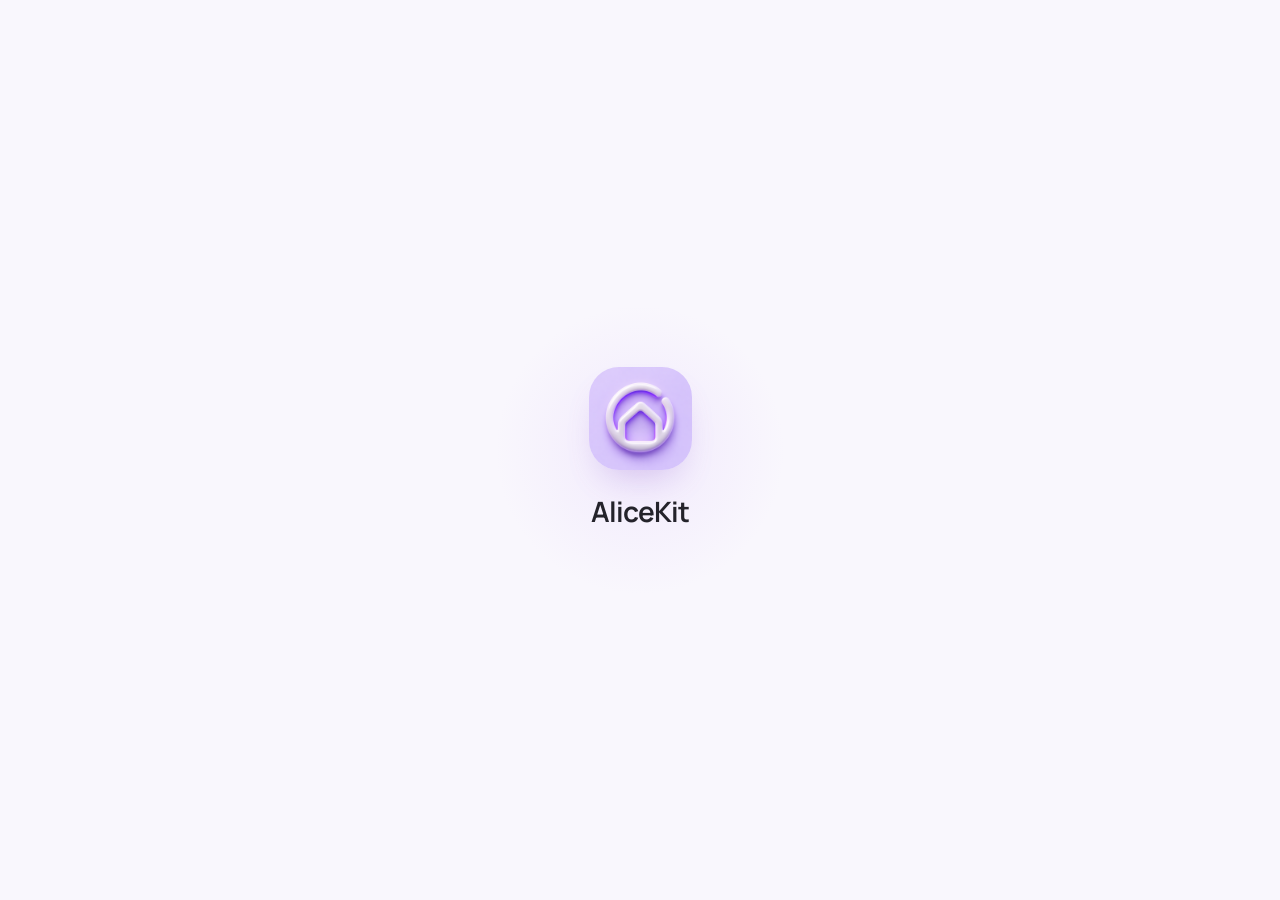
==== commit f536edee: "AliceKit 2.6: live photographic station controls, cohesive UI and 3D plugin runtime" ====
--- a/panel/web/index.html
+++ b/panel/web/index.html
@@ -1,11 +1,25 @@
-<!doctype html><html lang="ru"><head><meta charset="utf-8"><meta name="viewport" content="width=device-width,initial-scale=1"><meta name="theme-color" content="#f5f7fb"><title>AliceKit</title><link rel="stylesheet" href="interface.css"><link rel="stylesheet" href="refinements.css"><link rel="stylesheet" href="extensions.css"><link rel="stylesheet" href="home-theme.css"></head><body><div id="konturSplash" role="status"><img src="kontur.png" alt=""><strong>AliceKit</strong><span>Подключаем дом</span></div>
-<div id="login" class="login"><form id="loginForm" class="card login-card"><div class="brand">AliceKit</div><h1>Подключение к станции</h1><p class="muted">Личная панель в вашей домашней сети.</p><input id="accessKey" type="password" autocomplete="current-password" placeholder="Ключ доступа" required><button class="primary">Подключиться</button><small id="loginError">Это защита управления вашей станцией. В приложении телефона доступ настраивается автоматически — вводить ключ не нужно.</small><button type="button" id="nativeReconnect">Подключить из приложения</button></form></div>
+<!doctype html><html lang="ru"><head><meta charset="utf-8"><meta name="viewport" content="width=device-width,initial-scale=1"><meta name="theme-color" content="#f5f7fb"><link rel="icon" href="kontur.png"><title>AliceKit</title><link rel="stylesheet" href="interface.css"><link rel="stylesheet" href="refinements.css"><link rel="stylesheet" href="extensions.css"><link rel="stylesheet" href="design-system.css"></head><body><div id="konturSplash" role="status"><img src="kontur.png" alt=""><strong>AliceKit</strong><span>Подключаем дом</span></div>
+<div id="login" class="login"><div id="connectWaiting" class="connect-waiting" role="status"><img src="kontur.png" alt=""><strong>AliceKit</strong><p>Подключаемся к станции</p></div><form id="loginForm" hidden class="card login-card"><div class="brand"><img src="kontur.png" alt="">AliceKit</div><h1>Подключение к станции</h1><p class="muted">Личная панель в вашей домашней сети.</p><input id="accessKey" type="password" autocomplete="current-password" placeholder="Ключ доступа" required><button class="primary">Подключиться</button><small id="loginError">Это защита управления вашей станцией. В приложении телефона доступ настраивается автоматически — вводить ключ не нужно.</small><button type="button" id="nativeReconnect">Подключить из приложения</button></form></div>
 <div id="app" hidden><aside><a class="brand" href="#"><img src="kontur.png" alt=""><span>AliceKit</span></a><nav><button class="active" data-tab="overview"><span>Дом</span></button><button data-tab="music"><span>Музыка</span></button><button data-tab="light"><span>Оформление</span></button><button data-tab="voice"><span>Команды</span></button><button data-tab="capabilities"><span>Возможности</span></button><button data-tab="plugins" hidden><span>Плагины</span></button><button data-tab="tools"><span>Настройки</span></button></nav><div class="aside-bottom"><span class="dot"></span><span id="connection">Подключаемся…</span><small>Всё работает на станции</small></div></aside>
 <main><header><div><div id="eyebrow" class="eyebrow">ALICEKIT</div><h1 id="pageTitle">Моя станция</h1></div><div class="header-right"><span id="clock"></span><span id="health" class="pill">● На связи</span></div></header>
 <section id="overview" class="page active"><div class="home-station product-card"><div class="product-info"><span class="device-name">Станция Макс</span><span id="homeConnection">Дома · на связи</span><button id="remoteOpen" class="product-remote"><img src="icon-input.png" alt="">Пульт станции</button></div><div class="station-product"><div class="product-halo"></div><img src="station-max.png" alt="Яндекс Станция Макс" width="150" height="150"><canvas id="productRing" width="160" height="40" aria-label="Текущие цвета кольца"></canvas></div></div><article class="card player-card overview-now"><div class="section-top"><h3>Музыка</h3><button class="subtle" onclick="showTab('music')">Открыть</button></div><div class="track"><div class="track-art"></div><div><h2 id="track">Музыка на вашей станции</h2><p id="artist" class="muted">Выберите песню в музыкальном сервисе</p><small id="playState">Проигрыватель готов</small></div></div><div class="music-remote"><button onclick="key('previous')" aria-label="Предыдущий трек">Ⅰ◀</button><button id="playButton" class="primary round" onclick="key('play')" aria-label="Пауза или продолжение">▶</button><button onclick="key('next')" aria-label="Следующий трек">▶Ⅰ</button></div><label class="volume-row"><span>Громкость</span><input id="volume" type="range" min="0" max="100"><b id="volumeText">—%</b></label></article><article id="smartHomeMount" class="card smart-home"></article><div class="accessories"><button data-home-pane="clocks" class="accessory"><span class="accessory-kind">Дисплей</span><strong id="homeDisplayValue">Часы</strong><span class="accessory-note">Оформление и медиа</span></button><button data-home-pane="ring" class="accessory"><span class="accessory-kind">Кольцо</span><strong id="homeRingValue">Штатный свет</strong><span class="accessory-note">Цвет и эффекты</span></button><button data-home-pane="alice" class="accessory"><span class="accessory-kind">Алиса</span><strong>Реакции</strong><span class="accessory-note">LED и иконка HDMI</span></button><button data-home-pane="music" class="accessory"><span class="accessory-kind">Музыка и свет</span><strong id="homeMusicLightValue">Выключено</strong><span class="accessory-note">Кольцо, дисплей, лампы</span></button></div><div class="section-top home-scene-title"><h3>Быстрые сцены</h3><button class="subtle" onclick="showTab('voice')">Все сцены</button></div><div id="homeScenes" class="home-scenes"></div><div class="two-cols dashboard">
 <div id="remoteScrim" class="sheet-scrim" hidden></div><article class="card remote-card" id="remoteSheet" hidden><div class="section-top"><h3>Пульт станции</h3><button id="remoteClose" class="subtle">Готово</button></div><div class="physical-remote" aria-label="Пульт с расположением кнопок Станции Макс"><div class="remote-top"><button onclick="key('tvpower')" aria-label="Питание телевизора"><img src="icon-power.png" alt=""></button><button onclick="key('tvinput')" aria-label="Источник телевизора"><img src="icon-input.png" alt=""></button></div><div class="remote-microphone"></div><div class="dpad"><button class="up" onclick="key('up')" aria-label="Вверх"><img src="icon-up.png" alt=""></button><button class="left" onclick="key('left')" aria-label="Влево"><img src="icon-left.png" alt=""></button><button class="ok" onclick="key('ok')" aria-label="Выбрать"><img src="icon-check.png" alt=""></button><button class="right" onclick="key('right')" aria-label="Вправо"><img src="icon-right.png" alt=""></button><button class="down" onclick="key('down')" aria-label="Вниз"><img src="icon-down.png" alt=""></button></div><button class="remote-alice" onclick="key('assist')" aria-label="Вызвать помощника"><img src="icon-mic.png" alt=""></button><div class="remote-nav"><button onclick="key('back')" aria-label="Назад"><img src="icon-back.png" alt=""></button><button onclick="key('home')" aria-label="Домой"><img src="icon-home.png" alt=""></button></div><div class="remote-volume"><button onclick="key('volup')" aria-label="Громче"><img src="icon-plus.png" alt=""></button><span>VOL</span><button onclick="key('voldown')" aria-label="Тише"><img src="icon-minus.png" alt=""></button></div><button class="remote-mute" onclick="key('mute')" aria-label="Выключить звук"><img src="icon-mute.png" alt=""></button></div><p class="remote-caption">Команды телевизора зависят от поддержки HDMI-CEC. Вызов помощника доступен, если эта кнопка поддерживается прошивкой.</p><form id="textForm" class="search"><input id="remoteText" maxlength="250" placeholder="Текст в выбранное поле"><button>Ввести</button></form></article></div>
 <article class="card"><div class="section-top"><h3>Приложения</h3><button class="subtle" onclick="loadApps()">Обновить</button></div><div id="apps" class="apps-grid"></div></article></section>
-<section id="music" class="page"><div class="two-cols"><article class="card"><h3>Музыкальный сервис</h3><div class="toolbar"><select id="musicProvider"></select><button id="providerSave">Выбрать</button></div><label class="checkbox"><input id="musicRouting" type="checkbox">Передавать музыкальные запросы Алисы выбранному плееру</label><label class="checkbox"><input id="quickCommands" type="checkbox" checked>Сразу передавать короткие команды плееру</label><p class="muted">«Играй», «пауза», «стоп», «хватит», «следующий», «назад». Управляют выбранным плеером, если у него есть музыкальная сессия. Остановка будильника и речи Алисы остаётся штатной.</p><p id="quickCommandsState" class="muted"></p><form id="searchForm" class="search"><input id="searchQuery" placeholder="Трек, исполнитель, альбом…" maxlength="200" required><button class="primary">Найти</button></form><p class="muted">Первый найденный трек будет выбран в установленном плеере. Состояние запуска показано ниже.</p><form id="uriForm" class="search"><input id="spotifyUri" placeholder="Ссылка на трек или плейлист" required><button>Открыть</button></form><p id="providerState" class="muted">Голосовой запуск зависит от возможностей установленного плеера. Проверка покажет, поддерживает ли он воспроизведение по запросу.</p><button id="providerTest">Проверить запуск по запросу</button><p id="musicVoiceDiagnostic" class="muted"></p></article><article class="card"><h3>Воспроизведение</h3><p class="muted">Команды отправляются выбранному сервису. Перемотка, повтор и случайный порядок доступны, если плеер поддерживает их через Android.</p><div class="toolbar"><button id="seekBack">Назад на 30 секунд</button><button id="seekForward">Вперёд на 30 секунд</button><button id="seekStart">С начала песни</button></div><div class="music-remote"><button onclick="key('previous')">Ⅰ◀</button><button class="primary" onclick="key('play')">▶ / Ⅱ</button><button onclick="key('next')">▶Ⅰ</button></div><label class="volume-row"><span>Громкость</span><input id="volume2" type="range" min="0" max="100"><b id="volumeText2">—%</b></label><h4>Таймер сна</h4><div class="chips"><button onclick="timer(15)">15 мин</button><button onclick="timer(30)">30 мин</button><button onclick="timer(60)">1 час</button><button onclick="timer(0)">Выключить</button></div><p id="timerState" class="muted">Таймер выключен</p></article></div></section>
+<section id="music" class="page">
+<article class="music-stage album-atmosphere">
+ <div class="album-art-shell"><img data-album-art alt="Обложка текущего альбома" hidden></div>
+ <p class="now-state" id="musicStageState">МУЗЫКА НА СТАНЦИИ</p><h2 id="musicStageTitle">Выберите музыку</h2><p class="now-artist" id="musicStageArtist">Ваш музыкальный сервис</p>
+ <div class="stage-controls"><button onclick="key('previous')" aria-label="Предыдущая песня"><img src="icon-previous.png" alt=""></button><button class="primary" data-player-toggle onclick="key('play')" aria-label="Пауза или продолжение"><img src="icon-play.png" alt=""></button><button onclick="key('next')" aria-label="Следующая песня"><img src="icon-next.png" alt=""></button></div>
+ <label class="volume-row"><span>Громкость</span><input id="volume2" type="range" min="0" max="100"><b id="volumeText2">—%</b></label>
+</article>
+<article class="card music-search"><h3>Найти музыку</h3><form id="searchForm" class="search"><input id="searchQuery" placeholder="Песня или исполнитель" maxlength="200" required><button class="primary">Найти</button></form><p class="muted">Поиск откроется в выбранном плеере. Автозапуск поддерживают не все версии приложений.</p></article>
+<details class="card music-settings"><summary>Сервис и голосовое управление</summary><div class="toolbar"><select id="musicProvider" aria-label="Музыкальный сервис"></select><button id="providerSave">Выбрать</button></div>
+ <label class="checkbox"><input id="musicRouting" type="checkbox">Передавать музыкальные запросы Алисы выбранному плееру</label><label class="checkbox"><input id="quickCommands" type="checkbox" checked>Использовать короткие команды плеера</label>
+ <p class="muted">«Играй», «пауза», «стоп», «хватит», «следующий», «назад» — при активной музыкальной сессии. Остановка речи и будильника остаётся у Алисы.</p><p id="quickCommandsState" class="muted"></p>
+ <form id="uriForm" class="search"><input id="spotifyUri" placeholder="Ссылка на песню или плейлист" required><button>Открыть</button></form><p id="providerState" class="muted">Выберите приложение, установленное на станции.</p><button id="providerTest">Проверить воспроизведение</button><p id="musicVoiceDiagnostic" class="muted"></p>
+</details>
+<details class="card music-settings"><summary>Перемотка и таймер сна</summary><div class="toolbar"><button id="seekBack">Назад на 30 секунд</button><button id="seekForward">Вперёд на 30 секунд</button><button id="seekStart">С начала песни</button></div><p class="muted">Перемотка доступна, если её поддерживает установленный плеер.</p><h4>Остановить музыку через</h4><div class="chips"><button onclick="timer(15)">15 мин</button><button onclick="timer(30)">30 мин</button><button onclick="timer(60)">1 час</button><button onclick="timer(0)">Без таймера</button></div><p id="timerState" class="muted">Таймер выключен</p></details>
+</section>
 <section id="light" class="page"><div class="studio-top"><div><span class="eyebrow">ОФОРМЛЕНИЕ</span><h2>Дисплей и подсветка</h2><p>Выберите, что изменить: передний дисплей, кольцо или реакции Алисы.</p></div><div class="theme-choices" hidden><button data-theme="violet" title="Фиолетовая тема" aria-label="Фиолетовая тема"></button><button data-theme="rose" title="Розовая тема" aria-label="Розовая тема"></button><button data-theme="ice" title="Ледяная тема" aria-label="Ледяная тема"></button><button data-theme="mint" title="Мятная тема" aria-label="Мятная тема"></button></div></div><div id="surfaceSegments" class="surface-segments"><button data-surface="display">Дисплей</button><button data-surface="ring">Кольцо</button><button data-surface="alice">Алиса</button><button data-surface="sound">Свет и звук</button></div><div class="studio-tabs"><button data-studio-pane="clocks">Часы</button><button data-studio-pane="draw">Медиа и рисунки</button><button data-studio-pane="ring">Кольцо</button><button data-studio-pane="music">Музыка</button><button data-studio-pane="room">Звуки комнаты</button><button data-studio-pane="alice">Реакции Алисы</button><button data-studio-pane="lamps">Лампы</button><button data-studio-pane="library">Медиатека</button></div><details id="displaySettings" class="display-options"><summary>Яркость и время показа</summary><div class="display-settings"><label class="field-label">Яркость дисплея <input id="matrixBrightness" type="range" min="1" max="200" value="90"></label><label class="field-label">Время в секундах · 0 — постоянно<input id="matrixDuration" type="number" min="0" max="86400" value="60"></label><label class="field-label">Быстрый выбор<select id="matrixDurationQuick"><option value="0">Постоянно</option><option value="15">15 секунд</option><option value="60" selected>1 минута</option><option value="300">5 минут</option><option value="900">15 минут</option><option value="3600">1 час</option><option value="28800">8 часов</option></select></label></div></details><article class="card" data-display-pane="draw"><div class="section-top"><div><h3>Предпросмотр и редактор</h3><p class="muted">Загрузите фото или GIF, выберите готовую анимацию либо рисуйте по пикселям.</p></div><span id="matrixState" class="pill">Готов к настройке</span></div><div class="matrix-layout"><div><canvas id="matrixCanvas" width="500" height="320" aria-label="Рисование на дисплее 25 на 16"></canvas><div class="chips"><button id="matrixPencil" class="active">Карандаш</button><button id="matrixEraser">Ластик</button><button id="matrixClear">Очистить</button><button id="matrixInvert">Инверсия</button></div><label class="field-label">Яркость карандаша <input id="matrixInk" type="range" min="1" max="255" value="255"></label></div><div><div class="eyebrow">ВЫВОД НА СТАНЦИЮ</div><div class="toolbar"><button id="matrixSend" class="primary">На дисплей</button><button id="matrixStop">Вернуть часы</button></div><label class="checkbox"><input id="matrixLive" type="checkbox"> Рисовать сразу на станции</label><div class="notice">Выберите «Постоянно» или время показа. Анимации Алисы, громкости и будильника имеют приоритет.</div><label class="field-label">Видимость тёмных деталей <input id="matrixGamma" type="range" min="0.25" max="3" step="0.05" value="0.65"><output id="matrixGammaText">0.65</output></label><label class="field-label">Экспозиция <input id="matrixExposure" type="range" min="0.25" max="4" step="0.05" value="1"><output id="matrixExposureText">1.00</output></label><button id="matrixNeutral">Исходные полутона</button><div class="chips"><button id="matrixSave">Экспорт JSON</button><label class="file-button">Загрузить медиа<input id="matrixFile" type="file" accept="image/*,video/*,application/json" hidden></label></div><p id="matrixMediaInfo" class="muted">Фото превращается в один кадр, GIF и видео — в анимацию. Передний дисплей монохромный: цвета станут оттенками яркости. Предпросмотр показывает результат в 25 × 16 точек.</p></div></div></article>
 <div class="two-cols"><article class="card" data-display-pane="draw"><h3>Бегущая строка</h3><form id="matrixTextForm" class="search"><input id="matrixText" placeholder="Что написать на дисплее?" maxlength="80" required><button>Подготовить</button></form><label class="field-label">Скорость <select id="matrixTextSpeed"><option value="180">Медленно</option><option value="120" selected>Обычно</option><option value="80">Быстро</option></select></label></article><article class="card" data-display-pane="draw"><h3>Анимации</h3><div class="preset-grid"><button data-matrix-preset="heart">Сердце</button><button data-matrix-preset="cat">Кот</button><button data-matrix-preset="stars">Звёзды</button><button data-matrix-preset="rain">Дождь</button><button data-matrix-preset="fire">Огонь</button><button data-matrix-preset="invader">Космос</button><button data-matrix-preset="eyes">Глазки</button><button data-matrix-preset="smile">Улыбка</button><button data-matrix-preset="ghost">Призрак</button><button data-matrix-preset="pacman">Пакман</button><button data-matrix-preset="butterfly">Бабочка</button><button data-matrix-preset="snow">Снег</button><button data-matrix-preset="fireworks">Фейерверк</button><button data-matrix-preset="waves">Волны</button><button data-matrix-preset="spiral">Спираль</button><button data-matrix-preset="ecg">Пульс</button><button data-matrix-preset="jellyfish">Медуза</button><button data-matrix-preset="ripples">Капли</button><button data-matrix-preset="grid">Сетка</button><button data-matrix-preset="orbitals">Орбиты</button><button data-matrix-preset="comettrail">Комета</button><button data-matrix-preset="hourglass">Песочные часы</button></div><p class="muted">Выберите анимацию, затем нажмите «На дисплей».</p></article></div>
 <article class="card" id="musicVisualCard" data-display-pane="music"><div class="section-top"><div><h3>Музыка в свете</h3><p class="muted">Выберите источник, эффект и место показа. Обложка задаёт гамму кольца, звук — его движение.</p></div><span id="musicVisualState" class="pill">Выключено</span></div><div class="visual-cover"><img id="visualCoverImage" alt="Текущая обложка" hidden><div><p id="visualCoverState">Проверяем обложку выбранного плеера…</p><div id="visualCoverPalette"></div></div></div><div class="two-cols"><div><label class="field-label">Источник звука<select id="musicVisualSource"><option value="selected">Выбранный музыкальный сервис</option><option value="room">Микрофоны станции</option><option value="system">Весь звук, включая видео</option></select></label><label class="field-label">Эффект <select id="musicVisualMode"><option value="spectrum">Спектр</option><option value="wave">Осциллограф</option><option value="pulse">Пульс</option><option value="vu">Индикатор громкости</option><option value="mirror">Зеркальный спектр</option><option value="orbit">Орбита</option><option value="ribbon">Световая лента</option></select></label><label class="field-label">Где показывать <select id="musicVisualTarget"><option value="both">Кольцо и LED-дисплей</option><option value="ring">Только кольцо</option><option value="matrix">Только LED-дисплей</option></select></label><label class="field-label">Яркость кольца <input id="musicVisualBrightness" type="range" min="1" max="100" value="45"></label><label class="field-label">Чувствительность <input id="musicVisualGain" type="range" min="0.25" max="20" step="0.25" value="6"></label></div><div><label class="field-label">Цветовая гамма <select id="musicVisualPalette"><option value="cover">Цвета обложки</option><option value="aurora">Северное сияние</option><option value="candy">Сладкая вата</option><option value="sunset">Закат</option><option value="ocean">Океан</option><option value="neon">Неон</option><option value="fire">Огонь</option><option value="pride">Текущий флаг</option><option value="custom">Своя палитра</option></select></label><label class="field-label">Движение цветов<select id="musicColorMotion"><option value="rotate">Плавное вращение</option><option value="static">На месте</option><option value="wave">Волна</option><option value="breathe">Дыхание</option></select></label><input id="musicVisualCustom" placeholder="#906bff #ff72c5 #5fe5d8" value="#906bff #ff72c5 #5fe5d8"><p class="muted">Яркость кольца и дисплея, а также время показа задаются в их настройках.</p></div></div><details class="visual-tuning"><summary>Реакция и плавность</summary><div class="two-cols"><label class="field-label">Скорость вспышки<input id="musicAttack" type="range" min="0.05" max="1" step="0.05" value="0.8"></label><label class="field-label">Затухание<input id="musicDecay" type="range" min="0.02" max="0.8" step="0.02" value="0.18"></label><label class="field-label">Порог тишины<input id="musicNoise" type="range" min="0.0001" max="0.01" step="0.0001" value="0.0003"></label><label class="field-label">Скорость движения<input id="musicSpeed" type="range" min="0.1" max="4" step="0.1" value="1"></label></div></details><div id="coverPreview" class="cover-preview"><img id="coverPreviewImage" alt="Обложка текущего трека" hidden><div><strong id="coverPreviewTitle">Обложка трека</strong><p id="coverPreviewState" class="muted">Ожидаем данные плеера</p><div id="coverSwatches" class="cover-swatches"></div></div></div><div class="toolbar"><button id="musicVisualStart" class="primary">Включить визуализацию</button><button id="musicVisualStop">Остановить</button></div></article>
@@ -16,7 +30,7 @@
 <article class="card" data-display-pane="alice"><h3>Реакции Алисы на LED</h3><p class="muted">Меняется передний монохромный дисплей станции, 25 × 16 точек. Значок на телевизоре настраивается отдельно ниже.</p><div class="alice-step"><strong>1. Выберите изображение или анимацию</strong><div class="toolbar"><button id="aliceImport">Загрузить фото, GIF или видео</button><button id="aliceOpenEditor">Нарисовать по кадрам</button></div><label class="field-label">Или работа из медиатеки<select id="aliceLibrary"><option value="">Текущая работа редактора</option></select></label><div class="preview-panel"><canvas id="alicePreview" class="led-preview" width="100" height="64"></canvas><small id="alicePreviewLabel">Здесь появится результат на LED-дисплее.</small></div></div><div class="alice-step"><strong>2. Выберите момент и назначьте</strong><p>Какое состояние Алисы должно показывать эту работу?</p><div class="toolbar"><select id="aliceVisualSlot"><option value="activation">Пробуждение</option><option value="listening">Слушает</option><option value="thinking">Думает</option><option value="speaking">Отвечает</option><option value="out">Завершает ответ</option></select><button id="aliceVisualSet" class="primary">Назначить показанную анимацию</button><button id="aliceVisualRestore">Вернуть оригинал этого состояния</button></div></div><div class="alice-step"><strong>3. Примените изменения</strong><p id="aliceVisualInfo" class="muted">Оригиналы сохраняются. Для применения Алиса коротко перезапустится; дождитесь окончания её ответа.</p><button id="aliceVisualRestart">Применить: перезапустить Алису</button></div></article>
 <article class="card" data-display-pane="alice"><h3>Дополнительное изображение HDMI</h3><p class="muted">Экспериментальное наложение: не заменяет и не скрывает штатный значок Алисы. По умолчанию выключено. Анимации переднего LED-дисплея настраиваются отдельно выше.</p><label class="file-button">Выбрать PNG, JPEG или GIF<input id="badgeFile" type="file" accept="image/png,image/jpeg,image/gif" hidden></label><p id="badgeFileState" class="muted">Изображение пока не выбрано</p><div class="form-grid"><label>Размер<input id="badgeSize" type="number" min="32" max="160" value="64"></label><label>Форма<select id="badgeShape"><option value="circle">Круг</option><option value="rounded">Скруглённый квадрат</option><option value="square">Квадрат</option></select></label><label>Отступ слева<input id="badgeX" type="number" min="0" max="300" value="24"></label><label>Отступ снизу<input id="badgeY" type="number" min="0" max="200" value="24"></label></div><label class="checkbox"><input id="badgeBacking" type="checkbox" checked>Чёрная подложка под изображением</label><div class="toolbar"><button id="badgeApply" class="primary">Включить наложение на 5 секунд</button><button id="badgeDisable">Выключить наложение</button></div><p id="badgeState" class="muted">Передний LED настраивается выше; эта иконка относится только к HDMI.</p></article><article class="card" data-display-pane="room"><h3>Звуки комнаты</h3><p class="muted">Реакция на микрофоны станции. Обработка идёт на станции, звук не сохраняется и не отправляется на сервер.</p><div class="toolbar"><select id="matrixReactive"><option value="spectrum">Спектр</option><option value="wave">Звуковая волна</option><option value="pulse">Пульсирующие круги</option><option value="orbit">Орбита</option><option value="ribbon">Световая лента</option></select><label>Чувствительность <input id="matrixMicGain" type="range" min="0.25" max="20" step="0.25" value="8"></label><label>Где показывать <select id="roomTarget"><option value="both">Кольцо и LED</option><option value="ring">Кольцо</option><option value="matrix">LED-дисплей</option></select></label><label>Гамма <select id="roomPalette"><option value="aurora">Северное сияние</option><option value="sunset">Закат</option><option value="ocean">Океан</option><option value="fire">Огонь</option></select></label><button id="matrixReactiveStart" class="primary">Реагировать на звуки</button><button id="matrixReactiveStop">Остановить</button></div><p class="muted">Яркость и время показа — в настройках выше. Кольцо использует выбранную гамму. Штатные реакции Алисы имеют приоритет.</p></article>
 <article class="card" data-display-pane="draw"><h3>Редактор анимации</h3><div class="toolbar"><button id="matrixPreview">▶ / Ⅱ</button><label>Кадр <select id="matrixFrameSelect"></select></label><label>Длительность кадра, мс <input id="matrixFrameDelay" type="number" min="66" max="10000" value="1000"></label></div><div class="chips"><button id="matrixAddFrame">Пустой кадр</button><button id="matrixCopyFrame">Дублировать кадр</button><button id="matrixDeleteFrame">Удалить кадр</button></div></article>
-<article class="card" data-display-pane="draw library"><h3>Сохранение и библиотека</h3><div class="preview-panel"><canvas id="libraryPreview" class="led-preview" width="100" height="64"></canvas><small id="libraryPreviewInfo">Выберите сохранённую работу, чтобы увидеть её.</small></div><p class="muted">Сохранить — оставить работу на станции. Открыть — загрузить её в редактор. Показать — запустить на переднем дисплее.</p><div class="toolbar"><input id="matrixArtworkName" maxlength="80" placeholder="Название анимации"><button id="matrixLibrarySave">Сохранить на станции</button></div><div class="toolbar"><select id="matrixLibrarySelect"><option value="">Выберите анимацию</option></select><button id="matrixLibraryLoad">В редактор</button><button id="libraryShow" class="primary">Показать</button><button id="matrixLibraryDelete">Удалить</button></div><p class="muted">Рисунки, анимации и настройки сохраняются на станции и доступны с других устройств. До 120 кадров, 100 работ.</p></article><details open class="card" data-display-pane="ring"><summary>Светодиодное кольцо</summary><div class="two-cols"><div><div id="ringPreview" class="ring-preview" aria-label="Редактор 24 светодиодов"></div><div id="ringPixelControls"><label class="field-label"><span id="ringPixelLabel">Выберите светодиод на кольце</span><input id="ringPixelColor" type="color" value="#9c7cff"></label><div class="chips"><button id="ringPixelsFill">Залить все</button><button id="ringPixelsFlag">Взять цвета флага</button><button id="ringPixelsReset">Взять со станции</button><button id="ringPixelsApply" class="primary">Применить рисунок кольца</button></div></div><div class="effect-grid"><button data-effect="off" onclick="effect('off')">Штатная индикация</button><button data-effect="solid" onclick="effect('solid')">Постоянный свет</button><button data-effect="breathe" onclick="effect('breathe')">Дыхание</button><button data-effect="rainbow" onclick="effect('rainbow')">Радуга</button><button data-effect="comet" onclick="effect('comet')">Комета</button><button data-effect="candle" onclick="effect('candle')">Свеча</button></div></div><div><label class="field-label">Цвет <input id="ringColor" type="color" value="#9364ff"></label><label class="field-label">Яркость <b id="brightnessText">35%</b></label><input id="brightness" class="wide-range" type="range" min="0" max="100" value="35"><p class="muted">Штатная индикация возвращает управление светом Алисе.</p></div></div><h3>Флаги сообщества</h3><div class="toolbar"><select id="ringFlag"></select><select id="ringFlagMotion"><option value="static">Без анимации</option><option value="rotate">Вращение</option><option value="wave">Волна</option><option value="breathe">Дыхание</option></select><button id="ringFlagShow" class="primary">На кольцо</button></div><div class="toolbar"><button id="ringAlbumShow">Кольцо в цветах обложки</button></div><div id="ringFlagSwatches" class="flag-swatches"></div><label class="field-label">Своя палитра: от 2 до 24 цветов, через пробел<input id="ringFlagCustom" placeholder="#ff0000 #ffffff #0000ff"></label><button id="ringFlagCustomShow">Показать свою палитру</button><p class="muted">Кольцо показывает последовательность цветов флага. Геометрические символы и шевроны на кольце из 24 светодиодов не воспроизводятся. Свои палитры дополняют каталог.</p></details></section>
+<article class="card" data-display-pane="draw library"><h3>Сохранение и библиотека</h3><div class="preview-panel"><canvas id="libraryPreview" class="led-preview" width="100" height="64"></canvas><small id="libraryPreviewInfo">Выберите сохранённую работу, чтобы увидеть её.</small></div><p class="muted">Сохранить — оставить работу на станции. Открыть — загрузить её в редактор. Показать — запустить на переднем дисплее.</p><div class="toolbar"><input id="matrixArtworkName" maxlength="80" placeholder="Название анимации"><button id="matrixLibrarySave">Сохранить на станции</button></div><div class="toolbar"><select id="matrixLibrarySelect"><option value="">Выберите анимацию</option></select><button id="matrixLibraryLoad">В редактор</button><button id="libraryShow" class="primary">Показать</button><button id="matrixLibraryDelete">Удалить</button></div><p class="muted">Рисунки, анимации и настройки сохраняются на станции и доступны с других устройств. До 120 кадров, 100 работ.</p></article><article class="card" data-display-pane="ring"><h3>Светодиодное кольцо</h3><div class="two-cols"><div><div id="ringPreview" class="ring-preview" aria-label="Редактор 24 светодиодов"></div><div id="ringPixelControls"><label class="field-label"><span id="ringPixelLabel">Выберите светодиод на кольце</span><input id="ringPixelColor" type="color" value="#9c7cff"></label><div class="chips"><button id="ringPixelsFill">Залить все</button><button id="ringPixelsFlag">Взять цвета флага</button><button id="ringPixelsReset">Взять со станции</button><button id="ringPixelsApply" class="primary">Применить рисунок кольца</button></div></div><div class="effect-grid"><button data-effect="off" onclick="effect('off')">Штатная индикация</button><button data-effect="solid" onclick="effect('solid')">Постоянный свет</button><button data-effect="breathe" onclick="effect('breathe')">Дыхание</button><button data-effect="rainbow" onclick="effect('rainbow')">Радуга</button><button data-effect="comet" onclick="effect('comet')">Комета</button><button data-effect="candle" onclick="effect('candle')">Свеча</button></div></div><div><label class="field-label">Цвет <input id="ringColor" type="color" value="#9364ff"></label><label class="field-label">Яркость <b id="brightnessText">35%</b></label><input id="brightness" class="wide-range" type="range" min="0" max="100" value="35"><p class="muted">Штатная индикация возвращает управление светом Алисе.</p></div></div><h3>Флаги сообщества</h3><div class="toolbar"><select id="ringFlag"></select><select id="ringFlagMotion"><option value="static">Без анимации</option><option value="rotate">Вращение</option><option value="wave">Волна</option><option value="breathe">Дыхание</option></select><button id="ringFlagShow" class="primary">На кольцо</button></div><div class="toolbar"><button id="ringAlbumShow">Кольцо в цветах обложки</button></div><div id="ringFlagSwatches" class="flag-swatches"></div><label class="field-label">Своя палитра: от 2 до 24 цветов, через пробел<input id="ringFlagCustom" placeholder="#ff0000 #ffffff #0000ff"></label><button id="ringFlagCustomShow">Показать свою палитру</button><p class="muted">Кольцо показывает последовательность цветов флага. Геометрические символы и шевроны на кольце из 24 светодиодов не воспроизводятся. Свои палитры дополняют каталог.</p></article></section>
 <section id="voice" class="page"><article class="card"><h3>Готовые команды и сцены</h3><p class="muted">Скажите «Алиса» и фразу из карточки. Свой сценарий с такой же фразой имеет приоритет.</p><label class="checkbox"><input id="builtinCommands" type="checkbox" checked>Готовые голосовые команды</label><div class="toolbar"><input id="commandSearch" type="search" placeholder="Найти команду, фразу или действие" aria-label="Поиск команд"><select id="commandGroup"><option value="">Все команды</option><option value="Сцены">Сцены</option><option value="Дисплей">Дисплей</option><option value="Кольцо">Кольцо</option><option value="Музыка">Музыка</option><option value="Система">Система</option><option value="Анимации">Анимации LED</option><option value="Флаги">Флаги кольца</option><option value="Мои работы">Мои работы</option><option value="Мои звуки">Мои звуки</option><option value="Мои сценарии">Мои сценарии</option></select></div><button id="commandExport">Скачать полный список фраз</button><p id="commandCount" class="muted"></p><div id="commandCatalog" class="list-stack"></div></article><div class="two-cols"><article class="card"><span class="eyebrow">ВАШИ ЗВУКИ</span><h3>Аудиобиблиотека</h3><p class="muted">Загрузите музыку, реплику или звуковой эффект и назначьте свою фразу для запуска. Фраза запускает выбранный аудиофайл.</p><label class="file-button primary">Добавить аудио<input id="audioUpload" type="file" accept="audio/*,.mp3,.wav,.ogg,.flac,.m4a,.aac" hidden></label><div id="audioList" class="list-stack"></div><button id="audioStop">Остановить звук</button><p class="muted">До 20 МБ и пяти минут на файл. Файлы хранятся на станции.</p></article><article class="card"><span class="eyebrow">СКАЖИТЕ АЛИСЕ</span><h3>Своя фраза — своё действие</h3><p class="muted">Например: «Алиса, моя дискотека» или «Алиса, покажи кота». Сценарий может объединять несколько действий. Короткие «пауза» и «следующий» относятся к выбранному плееру, когда у него есть музыкальная сессия. Для оформления говорите «на дисплее», «на кольце» или «на станции».</p><div id="scenarioList" class="list-stack"></div><button id="scenarioNew" class="primary">Создать сценарий</button><p id="voiceObserver" class="muted"></p></article></div>
 <article id="scenarioEditor" class="card" hidden><h3>Редактор сценария</h3><div class="form-grid"><label>Название<input id="scenarioName" maxlength="80" placeholder="Моя дискотека"></label><label>Фразы, по одной на строку<textarea id="scenarioPhrases" rows="3" placeholder="моя дискотека&#10;включи вечеринку"></textarea></label></div><div id="scenarioSteps" class="list-stack"></div><div class="toolbar"><select id="scenarioAction"><option value="last">Последнее действие в панели</option><option value="audio">Воспроизвести аудио</option><option value="clock">Показать часы</option><option value="artwork">Анимация из библиотеки</option><option value="track">Показать название песни</option><option value="volume">Громкость</option><option value="ring">Эффект кольца</option><option value="app">Открыть приложение</option><option value="pause">Пауза музыки</option><option value="play">Продолжить музыку</option><option value="stop-display">Штатный дисплей</option></select><select id="scenarioChoice"></select><button id="scenarioAddStep">Добавить действие</button></div><p class="muted">Настройте любую функцию панели, затем выберите «Последнее действие в панели»: оно сохранится с теми же параметрами. Загрузка файлов и установка прошивки голосом не выполняются.</p><div class="toolbar"><button id="scenarioSave" class="primary">Сохранить</button><button id="scenarioCancel">Отмена</button></div></article></section>
 <section id="appHub" class="page"><article class="card"><h2>Приложения на станции</h2><p class="muted">Выбирайте версии для Android TV. Магазин получает обновления от разработчиков; панель показывает особенности совместимости.</p><p id="appInstallState" role="status"></p><div id="appCatalog" class="catalog-grid"></div></article><details id="compatibilityBox" class="card"><summary>Совместимость и регион</summary><div id="compatibilityDetails"></div></details><button id="compatibilityOpen">Проверить совместимость</button></section><section id="tools" class="page"><div class="setup-links"><button id="appCatalogOpen">Установка приложений</button><button onclick="showTab('help')">Подключение и помощь</button><button onclick="showTab('privacy');loadPrivacy()">Приватность</button></div><article class="card"><h3>Приложение и расширения</h3><div class="settings-actions"><button id="publicAppUpdate">Обновления приложения</button><button id="nativeConnection">Подключение к станции</button><button onclick="showTab('plugins')">Плагины YAM</button></div><p class="muted">Обновления приложения загружаются из общего канала. Для управления колонкой подключитесь к её домашней сети.</p></article><div class="two-cols"><article class="card"><div class="section-top"><h3>Экран Android TV</h3><button id="screenButton" onclick="screenShot()">Обновить снимок</button></div><div id="screenFrame" class="screen-frame"><span>Снимок по запросу</span></div></article><article class="card"><h3>Станция</h3><div class="system-grid"><div><span>Система</span><b>Android 9 · 5000000921</b></div><div><span>Root</span><b id="systemRoot">Проверяем…</b></div><div><span>Доступ</span><b>Напрямую по домашней сети</b></div><div><span>Обновления Яндекса</span><b>Автоматическая установка отключена</b></div></div><span id="rootTag" class="pill">Проверяем root</span><div class="toolbar"><button onclick="launch('local.station.studio')">Открыть панель на ТВ</button><button class="danger" onclick="reboot()">Перезагрузить</button></div></article></div>
@@ -30,4 +44,4 @@
 <article class="card guide-step"><h3>Подключите приложение</h3><p>После установки агента и перезагрузки откройте AliceKit на телевизоре. В «Настройки → Устройства и установка» получите одноразовый код. На телефоне выберите найденную станцию и введите этот код. Домашний IP и общий ключ в APK не зашиты.</p><p>Если станция не находится: проверьте общий Wi-Fi, гостевую сеть и изоляцию устройств на роутере. VPN на телефоне должен разрешать доступ к локальной сети. В приложении можно указать адрес вручную.</p></article>
 <article class="card guide-step"><h3>Выберите музыку</h3><p>Установите музыкальный сервис на станцию, войдите в свой аккаунт и запустите один трек. В панели откройте «Музыка», выберите сервис и сохраните. Для голосового поиска включите передачу музыкальных запросов.</p><p>Проверьте: «Алиса, включи песню…», «Алиса, следующую песню», «Алиса, выключи музыку». Короткие «играй», «пауза», «хватит», «следующий», «назад» работают через ускоренный обработчик при наличии музыкальной сессии. Возможности сервиса и доступность трека зависят от его приложения и аккаунта.</p></article>
 <article class="card guide-step"><h3>Настройте свет и анимации</h3><p>«Оформление → Дисплей»: часы, текст, рисунки и библиотека. Показ «Постоянно» длится до выключения. «Музыка и свет»: источник «Выбранный музыкальный сервис» не должен реагировать на видео других приложений; источник «Весь звук» включает видео.</p><p>«Алиса»: подготовьте GIF или рисунок, проверьте его на сетке 25×16, назначьте состоянию и примените. Иконка HDMI настраивается отдельно и является наложением над областью штатного значка.</p></article>
-<article class="card guide-step"><h3>Обновления, плагины и восстановление</h3><p>Обновление приложения: кнопка «Обновить» внутри AliceKit. Android попросит подтвердить установку. Обновление агента пока выполняется повторным запуском установщика с компьютера.</p><p>Плагины: «Возможности → Загрузки», загрузите .yampkg, проверьте автора, модель и список команд, затем установите. Пакеты исполняются с root. Неподдерживаемые .yap не заменяют пакеты YAM.</p><p>При проблеме остановите эффект и верните штатный дисплей. Для файлов агента предусмотрен откат установщика; аккаунты и личные медиа сохраняются. Для микрофона используйте физическую кнопку станции.</p></article></div></section><footer><span>AliceKit · работает на станции</span><button class="subtle" onclick="logout()">Закрыть доступ</button></footer></main></div><div id="toast" class="toast" role="status"></div><script src="app.js"></script><script src="matrix.js"></script><script src="flags.js"></script><script src="visuals.js"></script><script src="plugins.js"></script><script src="studio2.js"></script><script src="experience.js"></script><script src="product.js"></script><script src="privacy.js"></script><script src="tv.js"></script><script src="creator.js"></script><script src="extensions.js"></script><script src="setup.js"></script><script src="home.js"></script></body></html>+<article class="card guide-step"><h3>Обновления, плагины и восстановление</h3><p>Обновление приложения: кнопка «Обновить» внутри AliceKit. Android попросит подтвердить установку. Обновление агента пока выполняется повторным запуском установщика с компьютера.</p><p>Плагины: «Возможности → Загрузки», загрузите .yampkg, проверьте автора, модель и список команд, затем установите. Пакеты исполняются с root. Неподдерживаемые .yap не заменяют пакеты YAM.</p><p>При проблеме остановите эффект и верните штатный дисплей. Для файлов агента предусмотрен откат установщика; аккаунты и личные медиа сохраняются. Для микрофона используйте физическую кнопку станции.</p></article></div></section><footer><span>AliceKit · работает на станции</span><button class="subtle" onclick="logout()">Закрыть доступ</button></footer></main></div><div id="toast" class="toast" role="status"></div><script src="app.js"></script><script src="matrix.js"></script><script src="flags.js"></script><script src="visuals.js"></script><script src="plugins.js"></script><script src="studio2.js"></script><script src="experience.js"></script><script src="product.js"></script><script src="privacy.js"></script><script src="tv.js"></script><script src="creator.js"></script><script src="plugin-viewer.js"></script><script src="extensions.js"></script><script src="setup.js"></script><script src="home.js"></script><script src="station-twin.js"></script><script src="hardware-art.js"></script><script src="motion.js"></script></body></html>
--- a/panel/web/design-system.css
+++ b/panel/web/design-system.css
@@ -0,0 +1,65 @@
+/* AliceKit — one visual language; phone and TV retain distinct layouts. */
+:root{--bg:#f5f4f8;--card:#fff;--text:#24232b;--muted:#756e80;--line:#ece9f1;--accent:#7739ef;--purple:#7739ef;--green:#72548e;--studio-paper:#f5f4f8;--studio-ink:#24232b;--studio-muted:#756e80;--studio-accent:#7739ef;--studio-line:#ece9f1;--cover-0:#c8c1ee;--cover-1:#e9d9e3;--cover-2:#d9e8ee;--cover-3:#e6e2ef;color-scheme:light}
+html{scrollbar-color:#d2cadd transparent}body{background:var(--bg);color:var(--text);font:15px/1.55 -apple-system,BlinkMacSystemFont,Roboto,'Segoe UI',sans-serif;letter-spacing:-.16px}h1,h2,h3,h4{color:var(--text);font-weight:650;letter-spacing:-.5px;text-wrap:initial}h1{font-size:31px;line-height:1.12}h2{font-size:24px;line-height:1.22}h3{font-size:19px}p{line-height:1.6}.muted,small{color:var(--muted)}
+button,input,select,textarea{font:inherit}button,.file-button{min-height:46px;min-width:0;border:0;border-radius:15px;padding:11px 17px;background:#f0edf5;color:var(--text);font-weight:500;transition:transform .2s cubic-bezier(.2,.8,.2,1),background .2s,box-shadow .2s;touch-action:manipulation}button:hover{background:#e9e3f2}button:active{transform:scale(.965)}button:disabled{opacity:.46;cursor:default}.primary,.upload-label{background:#e9dfff!important;color:#6625d8!important;font-weight:650}.danger{color:#ba4253!important;background:#fff0f2!important}.subtle{background:transparent;color:var(--muted)}button:focus-visible,input:focus-visible,select:focus-visible,a:focus-visible,summary:focus-visible{outline:3px solid #9a6bef!important;outline-offset:4px;box-shadow:0 0 0 7px #915de914}
+input:not([type=range]):not([type=checkbox]),select,textarea{border:1px solid transparent;border-radius:14px;background:#f3f0f7;padding:12px;max-width:100%;min-width:0;color:var(--text)}input[type=range]{accent-color:var(--accent)}input[type=checkbox]{accent-color:var(--accent);width:21px;height:21px;min-height:21px}dialog input[type=color]{width:100%;min-height:48px;padding:4px!important;border:1px solid #dcd3e9!important}textarea:focus,input:focus,select:focus{border-color:#a47fe6}label{line-height:1.5}a{color:#7440c8}
+.card,.extension-card{border:0;border-radius:25px;padding:25px;background:#fff;box-shadow:0 2px 4px #33214c02;margin-bottom:20px}.card .eyebrow{display:none}.section-top{display:flex;align-items:center;justify-content:space-between;gap:16px}.section-top h3{margin:0}.section-top button{flex-shrink:0}.pill{border:0;border-radius:20px;background:#eeeaf4;color:#80718f;padding:7px 12px;font-size:11px}.header-right #rootTag{display:none}.header-right #health{color:#898391;font-size:12px}.brand{display:flex;align-items:center;gap:11px;color:#25222d;letter-spacing:-.7px;font-size:24px!important;font-weight:650}.brand img{width:43px;height:43px;border-radius:14px}.brand span{color:inherit!important;letter-spacing:inherit!important}.aside-bottom{color:#91899b}
+aside{background:#fff;border-right:1px solid var(--line)}aside nav button{border-radius:15px;color:#88808f}aside nav button.active{background:#f0e8fd!important;color:#7733df!important}aside nav img,.control-icon{opacity:.8}aside nav button.active img{opacity:1;filter:invert(29%) sepia(87%) saturate(2887%) hue-rotate(245deg) brightness(94%)!important}.control-icon{width:21px;height:21px}.dot{background:#a486c7}
+/* Physical station, with a live hardware frame. */
+.home-station.product-card{display:flex;align-items:center;position:relative;overflow:hidden;isolation:isolate;min-height:285px;padding:30px;border:0;border-radius:28px;background:linear-gradient(125deg,#e8e2f0 0%,#f0edf5 55%,#e8e3ef 100%);margin-bottom:20px}.product-info{position:relative;z-index:2;max-width:55%;display:flex;flex-direction:column;align-items:flex-start}.device-name{font-size:27px;line-height:1.2;letter-spacing:-.75px;font-weight:650}.product-remote{background:#ffffffcf!important;border:1px solid #ffffffd9!important;border-radius:15px!important;color:#56466e!important;font-size:12px;margin-top:22px;box-shadow:0 5px 15px #58456508}.product-halo{display:none}.station-product{position:relative;align-self:stretch;flex:1;min-width:180px;min-height:260px}.live-station{touch-action:pan-y}.live-station:before{content:'';position:absolute;left:17%;right:10%;bottom:9%;height:15%;background:radial-gradient(ellipse,#2f25442b,transparent 69%);filter:blur(7px);pointer-events:none}.station-twin-canvas{position:absolute;inset:-13% -15%;width:130%;height:130%;outline:none}.station-live-caption{position:absolute;left:50%;bottom:-2px;transform:translateX(-50%);white-space:nowrap;border-radius:20px;padding:4px 10px;background:#ffffff9e;font-size:10px;color:#776586;letter-spacing:.15px}.station-live-caption.online:before{content:'';display:inline-block;width:5px;height:5px;background:#a27de0;border-radius:50%;margin-right:5px}#homeConnection{font-size:12px;color:#766782;line-height:1.5;margin-top:11px}
+.overview-now{overflow:hidden;position:relative;padding:22px!important;border-radius:25px}.overview-now .track{position:relative;z-index:1;display:flex;align-items:center;gap:14px;min-width:0}.track-art{width:58px;height:58px;flex:0 0 58px;border-radius:15px;overflow:hidden;background:#ece6f1}.track-art img{width:100%;height:100%;object-fit:cover}.overview-now .track h2{font-size:17px;letter-spacing:-.4px}.overview-now .track p{font-size:13px;margin:4px 0}.overview-now .track small{font-size:10px}.overview-now .music-remote{position:relative;z-index:1;gap:6px}.overview-now .music-remote button{background:#ffffffa8!important;border:1px solid #ffffffc4;min-height:40px;width:40px;height:40px;border-radius:50%;padding:10px}.volume-row{position:relative;z-index:1;gap:12px;color:#71677f}.volume-row input{min-width:60px}.volume-row b{font-size:12px}
+/* Album color is obtained from cover metadata, and stops moving on pause. */
+.album-atmosphere{position:relative;isolation:isolate;overflow:hidden}.album-light{position:absolute;inset:0;overflow:hidden;z-index:-1;pointer-events:none;background:linear-gradient(140deg,#faf9fcbb,#f4f0f988);transition:opacity 1.2s}.album-light i{position:absolute;width:85%;height:90%;border-radius:46%;filter:blur(46px);opacity:.28;will-change:transform;animation:album-drift 13s ease-in-out infinite alternate;animation-play-state:paused}.album-light i:nth-child(1){background:var(--cover-0);left:-25%;top:-30%}.album-light i:nth-child(2){background:var(--cover-1);right:-30%;bottom:-20%;animation-delay:-7s}.album-light i:nth-child(3){background:var(--cover-2);right:8%;top:20%;width:70%;height:70%;animation-delay:-3s}.music-is-playing .album-light i{animation-play-state:running;opacity:.52}.album-arrive .album-light{animation:album-fill 1.4s cubic-bezier(.2,.7,.1,1) both}.music-stage{display:flex;flex-direction:column;align-items:center;padding:30px 24px 26px;text-align:center;border-radius:28px;min-height:440px;position:relative;overflow:hidden;background:#f7f4fb;margin-bottom:20px}.album-art-shell{position:relative;width:min(68vw,260px);aspect-ratio:1;border-radius:24px;margin:4px auto 27px;background:#e9e3f0;box-shadow:0 18px 35px -18px #3c285c73,0 2px 4px #fff8 inset;overflow:hidden}.album-art-shell img{width:100%;height:100%;object-fit:cover}.music-stage h2{font-size:25px;line-height:1.25;overflow-wrap:anywhere}.music-stage .now-artist{margin:8px 0 20px;font-size:15px;color:#7a6c8a}.stage-controls{display:flex;align-items:center;justify-content:center;gap:23px;margin-bottom:25px}.stage-controls button{height:49px;width:49px;min-height:49px;padding:13px;background:#ffffff80;border-radius:50%;backdrop-filter:blur(15px)}.stage-controls .primary{height:66px;width:66px;box-shadow:0 8px 20px #855ad21c;background:#ffffffd9!important;color:#6a2bb4!important}.stage-controls img{width:22px;height:22px}.stage-controls .primary img{width:26px;height:26px}.music-stage .volume-row{width:100%;max-width:350px;font-size:12px;margin:0}.music-stage .now-state{color:#8c78a3;font-size:10px;letter-spacing:1.6px;text-transform:uppercase;margin:0 0 12px}.music-settings>summary{font-size:17px;font-weight:600;cursor:pointer;color:#38313f;padding:2px 0}.music-settings[open]>summary{margin-bottom:21px}.music-settings .muted{font-size:12px;line-height:1.6}.music-search .search{margin:13px 0 0}.music-settings .checkbox{margin:15px 0;align-items:flex-start}.music-settings .checkbox input{flex-shrink:0;margin-top:1px}
+.accessories{gap:12px}.accessory{min-height:135px;border:0!important;border-radius:23px;background:#eeebf6!important;text-align:left;padding:20px!important;position:relative}.accessory:nth-child(2){background:#f3edf8!important}.accessory:nth-child(3){background:#eceff8!important}.accessory:nth-child(4){background:#f7edf2!important}.accessory strong{font-size:19px!important;font-weight:650;letter-spacing:-.4px}.accessory-kind,.accessory-note{font-size:11px;color:#95889f}.accessory .control-icon{width:25px;height:25px;padding:3px;opacity:.7}.home-scenes button{min-height:58px;border-radius:18px;background:#ece8f3}.home-scenes button.active{background:#e2d5fa;color:#6b30bd}.home-scene-title{margin-top:30px!important}
+.studio-tabs,.surface-segments,.extension-tabs{padding:4px;background:#eeebf3;border:0!important;border-radius:15px;gap:3px}.studio-tabs button,.surface-segments button,.extension-tabs button{border:0!important;background:transparent;border-radius:11px;color:#938799;min-height:41px;padding:9px 10px;font-size:12px;font-weight:500}.studio-tabs button.active,.surface-segments button.active,.extension-tabs button.active{background:#fff!important;color:#6f35b7!important;box-shadow:0 2px 6px #35224609}.preset-grid button,.effect-grid button,.clock-gallery button{border:2px solid transparent;border-radius:19px;background:#f3f0f8;overflow:hidden}.preset-grid button.active,.effect-grid button.active,.clock-gallery button.active{border-color:#a07bdd;background:#ece0fc}.clock-gallery button{transition:transform .22s,box-shadow .22s}.clock-gallery button:hover{transform:translateY(-3px);box-shadow:0 12px 18px -15px #6d409c77}.matrix-viewer,.matrix-canvas-wrap{border-radius:23px}.matrix-options,.matrix-actions{gap:10px}.settings-actions button{border-radius:15px;background:#f0ebf7;color:#7540bd}.settings-actions{border-radius:19px}.notice,.note,.extension-warning{border:0;border-radius:17px;background:#f3eff8;color:#8b7d98;font-size:12px;padding:16px 18px;line-height:1.6}.metrics-grid{gap:12px}.metric{border:0;border-radius:19px;background:#f3f0f8}.metric .bar i{background:#b296d8}.remote-card{background:#f4f0f9!important;border:0!important;border-radius:27px!important}.remote-card .dpad .ok,.remote-alice{background:#e8dcfc!important;color:#6a35b8}.remote-card .dpad button{box-shadow:0 2px 4px #3522460b}
+.extension-heading{margin:0 0 22px}.extension-group-title{font-size:21px!important;color:#3b3046;font-weight:650!important;margin:26px 0 14px}.extension-grid{gap:14px}.extension-card{padding:23px;border-radius:24px;margin-bottom:0;position:relative;overflow:hidden}.extension-card-top{margin-bottom:17px}.extension-card-top>img{width:43px;height:43px;padding:8px;background:#f0eafa;border-radius:15px}.extension-card h3{font-size:20px;font-weight:650;letter-spacing:-.4px}.extension-card p{font-size:13px;line-height:1.6;color:#766782}.extension-badge{font-size:10px;background:#f4eff9;border-radius:12px;color:#9a86ad;padding:5px 8px;letter-spacing:.2px}.extension-actions{gap:8px}.extension-actions button{background:#f1edf7;color:#76548f;min-height:43px;border-radius:14px;padding:10px 13px;font-size:12px}.extension-actions button:first-child{background:#eadefc;color:#723bb0}.community-feature{background:linear-gradient(125deg,#e9ddfc,#f4eefb)!important;min-height:205px}.community-feature:after{content:'';position:absolute;width:160px;height:160px;right:-48px;top:-45px;border:18px solid #e3d0fb85;border-radius:50%;pointer-events:none}.community-feature h3{font-size:26px;max-width:80%;line-height:1.2}.creator-prompt{background:#f3eef8;color:#655375;line-height:1.6;font-size:12px;border:0}.plugin-emblem{border-radius:15px;background:#efe7f8}.extension-status{font-size:13px;line-height:1.6;color:#8f7a9f}.extension-field{display:grid;gap:9px;padding:16px 0;border:0;border-bottom:1px solid #f1edf7;margin:0}.extension-field>span{font-size:13px;font-weight:500;color:#63536f}.extension-field output{font-variant-numeric:tabular-nums;color:#9d8ea8;font-size:12px}.extension-field select,.extension-field input:not([type=checkbox]):not([type=range]){width:100%}.extension-field:has(input[type=checkbox]){display:flex;justify-content:space-between;align-items:center}
+dialog,.extension-dialog{background:#fff!important;color:var(--text);border:0!important;border-radius:28px!important;padding:28px;box-shadow:0 25px 90px #34224735;max-height:calc(100dvh - 36px);overflow-y:auto;scroll-padding:18px}.extension-dialog{max-width:calc(100vw - 20px)}dialog h2{font-size:23px;margin-bottom:15px}dialog p{font-size:13px;color:#9686a0}dialog::backdrop,.sheet-scrim{background:#2d1d3d63;backdrop-filter:blur(8px)}dialog button#closeDialog{width:100%;background:#f0ebf6;color:#7c5a93;margin-top:23px}.plugin-frame{display:block;width:100%;height:460px;max-height:65vh;border:0;border-radius:19px;margin:16px 0;background:#f7f4fb}.publisher-frame{display:block;width:100%;height:65vh;border:0;border-radius:20px}.plugin-viewer.expanded{width:calc(100vw - 36px)!important;max-width:none;height:calc(100dvh - 36px);padding:20px!important}.plugin-viewer.expanded .plugin-frame{height:calc(100dvh - 195px);max-height:none}.plugin-viewer-toolbar{display:flex;gap:8px;flex-wrap:wrap}.plugin-viewer-toolbar button{font-size:12px;min-height:40px}.plugin-viewer .plugin-caption{font-size:11px;margin:4px 0 12px}.plugin-viewer.interacting{outline:3px solid #ab7cea}.market-list{display:grid;gap:12px;margin:18px 0}
+.smart-home{margin:0 0 24px}.smart-home .section-top{margin-bottom:21px}.home-devices{display:grid;grid-template-columns:repeat(auto-fill,minmax(145px,1fr));gap:11px}.home-device{display:flex;flex-direction:column;align-items:flex-start;justify-content:flex-start;min-height:144px;padding:19px;gap:10px;background:#f3f0f7;text-align:left;border-radius:22px;border:1px solid #f0ebf5;box-shadow:0 2px 0 #fff8 inset}.home-device.active{background:#eae0fa;border-color:#e7daf7;color:#6735ac}.home-device b{font-size:14px;line-height:1.35;letter-spacing:-.2px}.home-device small{font-size:11px;font-weight:400;color:#7d6788}.device-orb{display:block;width:30px;height:30px;border-radius:11px;background:linear-gradient(145deg,#f9f5ff,#d8c8eb);box-shadow:inset 0 1px 1px #fff,0 4px 7px #5b37750e}.home-device.active .device-orb{background:linear-gradient(145deg,#bd91f5,#9c6cda);box-shadow:inset 0 1px 1px #d5b4ff,0 5px 10px #a26fdb25}.home-device img.device-photo{width:51px;height:51px;object-fit:contain;background:transparent;box-shadow:none;border-radius:9px}.home-filter{display:flex;gap:7px;overflow:auto;scrollbar-width:none;padding:4px 2px;margin-bottom:17px}.home-filter button{flex-shrink:0;white-space:nowrap;padding:8px 14px;border-radius:22px;min-height:36px;font-size:12px}.home-filter button.active{background:#e6d9fb;color:#773ac0}.home-empty p{font-size:13px;color:#7d6788;line-height:1.7;margin:0}.home-link-content{display:grid;gap:13px;margin:20px 0}.home-link-content:empty{display:none}.home-link-content input{width:100%;box-sizing:border-box;font-size:12px}.home-login-link{display:block;border-radius:15px;padding:13px;background:#eee4fc;text-align:center;color:#6e37b6;font-weight:600}.home-login-qr{width:min(230px,100%);height:auto;display:block;margin:auto;image-rendering:pixelated;background:white;border-radius:0}
+.toast,#toast{border-radius:17px;background:#3d2e4e;color:#fff;box-shadow:0 10px 30px #33204426;font-size:13px}.page.active{animation:page-arrive .28s cubic-bezier(.2,.8,.2,1)}.guide-step{border-radius:23px}.guide-step h3{font-size:18px}.guide-step p{font-size:13px;color:#7d6788}
+/* Brand launch: a short perspective flourish, once per app session. */
+#konturSplash{position:fixed;inset:0;z-index:9999;display:flex;align-items:center;justify-content:center;flex-direction:column;background:#f9f7fd;perspective:700px;overflow:hidden;transition:opacity .45s,visibility .45s;pointer-events:auto}#konturSplash:before{content:'';position:absolute;width:310px;height:310px;background:radial-gradient(circle,#d4b7fa85,transparent 66%);animation:launch-light 1.8s ease-out both}#konturSplash img{z-index:2;width:103px;height:103px;border-radius:30px;box-shadow:0 18px 35px -15px #8d5acb55;animation:emblem-arrive 1.7s cubic-bezier(.2,.8,.2,1) both}#konturSplash strong{font-size:28px;letter-spacing:-1px;font-weight:650;z-index:2;margin-top:20px;animation:wordmark-arrive 1.8s ease-out both}#konturSplash span{display:none}#konturSplash.ready{opacity:0;visibility:hidden;pointer-events:none}.intro-star{position:absolute;width:98px;height:98px;top:calc(50% - 80px);transform-style:preserve-3d;animation:star-flight 1.15s cubic-bezier(.2,.65,.1,1) both;z-index:3}.intro-star i{position:absolute;inset:0;clip-path:polygon(50% 0,64% 34%,100% 50%,65% 65%,50% 100%,35% 65%,0 50%,35% 35%);background:linear-gradient(135deg,#fff 8%,#e6d3ff 40%,#ab66f1 65%,#6e23c8);filter:drop-shadow(0 8px 6px #8640d5)}.intro-star i:nth-child(1){transform:translateZ(-10px);background:#8745c2}.intro-star i:nth-child(2){transform:translateZ(-5px);background:#b277f5}.intro-star i:nth-child(3){transform:translateZ(0)}
+@keyframes star-flight{0%{opacity:0;transform:translateZ(-500px) rotateX(25deg) rotateY(-50deg) rotateZ(-60deg) scale(.35)}30%{opacity:1}65%{opacity:1;transform:translateZ(130px) rotateX(-10deg) rotateY(30deg) rotateZ(20deg) scale(1.2)}100%{opacity:0;transform:translateZ(0) rotateZ(90deg) scale(.55)}}@keyframes emblem-arrive{0%,45%{opacity:0;transform:scale(.5) rotateY(-35deg);filter:blur(5px)}80%{opacity:1;transform:scale(1.06);filter:blur(0)}100%{opacity:1;transform:none;filter:blur(0)}}@keyframes wordmark-arrive{0%,65%{opacity:0;transform:translateY(9px)}100%{opacity:1;transform:none}}@keyframes launch-light{0%{opacity:0;transform:scale(.2)}65%{opacity:1;transform:scale(1.8)}100%{opacity:.4;transform:scale(1)}}@keyframes page-arrive{from{opacity:.55;transform:translateY(8px)}to{opacity:1;transform:none}}@keyframes album-drift{from{transform:translate(-4%,-3%) rotate(-12deg) scale(.9)}to{transform:translate(12%,10%) rotate(23deg) scale(1.15)}}@keyframes album-fill{from{opacity:0;transform:scale(.6)}to{opacity:1;transform:scale(1)}}
+/* Ten-foot edition: spacious, stable focus and no mobile offsets. */
+body.station-tv{display:flex;height:100vh;padding:0;gap:0;overflow:hidden;background:#f5f3f9;font-size:15px}.station-tv aside{position:relative;inset:auto;flex:0 0 184px;width:184px;height:100vh;border-radius:0;padding:24px 13px;background:#fff;border-right:1px solid #eee8f4}.station-tv main{margin-left:0;width:auto;flex:1;min-width:0;max-width:none;padding:28px 30px 85px;min-height:0;overflow-y:auto;scroll-padding:20px 14px 65px}.station-tv .brand{font-size:24px!important;gap:10px}.station-tv .brand img{width:37px;height:37px}.station-tv nav{margin-top:31px;gap:7px;min-height:0;overflow-y:auto}.station-tv nav button{padding:11px 12px;min-height:43px;font-size:14px;border-radius:14px;flex-shrink:0;white-space:nowrap;overflow-wrap:normal}.station-tv nav img{width:22px;height:22px}.station-tv .aside-bottom{margin-top:auto;padding:12px 7px}.station-tv time{font-size:23px;color:#786987}.station-tv header{margin-bottom:25px}.station-tv header h1{font-size:34px}.station-tv header p{font-size:9px;letter-spacing:2px;color:#ab98ba}.station-tv #context{font-size:12px;color:#80688e}.station-tv .grid{gap:16px}.station-tv .card{padding:25px;margin-bottom:0;border-radius:25px}.station-tv .hero{min-height:245px;align-items:center;background:linear-gradient(115deg,#e9e1f1,#eeeaf4);border:0;border-radius:26px;overflow:hidden}.station-tv .hero>div:first-child{flex:1;min-width:0;position:relative;z-index:2}.station-tv .hero .station-product{flex:0 0 185px;width:185px;height:240px;min-height:240px;min-width:0}.station-tv .hero h2{font-size:29px}.station-tv .hero p{font-size:13px;color:#80688e;line-height:1.65}.station-tv .hero button{font-size:13px;white-space:normal;padding:11px 15px;max-width:100%;margin-top:11px}.station-tv .tile{min-height:142px;padding:24px;border:0;background:#eeebf5;border-radius:23px}.station-tv .tile h3{font-size:19px}.station-tv .tile small{font-size:12px;color:#7e6a88;line-height:1.6}.station-tv .transport{width:43px;height:43px;min-height:43px;padding:11px;border-radius:50%;background:#ffffffc9}.station-tv .transport img{width:22px;height:22px}.station-tv .actions{flex-direction:row;gap:9px;flex-wrap:wrap}.station-tv .cover{width:67px;height:67px;object-fit:cover;border-radius:17px;background:#eee8f4}.station-tv .now-playing-stage .cover{width:126px;height:126px;border-radius:20px;margin-bottom:19px}.station-tv .now-playing-stage h2{font-size:25px}.station-tv .now-playing-stage h3{font-size:21px}.station-tv .now-playing-stage p{color:#7e6688}.station-tv .home-devices{grid-template-columns:repeat(3,minmax(0,1fr))}.station-tv .home-device{min-height:140px}.station-tv .home-device b{font-size:15px}.station-tv .home-filter button{font-size:13px}.station-tv .extension-tabs button{font-size:14px;min-height:45px}.station-tv .extension-card h3{font-size:22px}.station-tv .extension-card p{font-size:14px}.station-tv .extension-actions button{font-size:13px;min-height:45px}.station-tv .extension-status{margin:15px 0 20px}.station-tv .extension-group-title{margin-top:24px!important}.station-tv input[type=search]{width:100%;border:0;border-radius:15px;min-height:46px;background:#eee8f4;padding:13px}.station-tv button:focus,.station-tv input:focus,.station-tv select:focus,.station-tv summary:focus{outline:3px solid #a170e8!important;outline-offset:4px;box-shadow:0 0 0 7px #a775df0d!important}.station-tv dialog{padding:28px;max-height:86vh;scroll-padding:18px}.station-tv dialog h2{font-size:25px}.station-tv dialog p{font-size:14px}.station-tv dialog button#closeDialog{background:#f1ebf7}.station-tv footer{position:fixed;left:184px;right:0;bottom:0;background:#f5f3f9f5;padding:13px 28px;border-top:1px solid #eee8f3;font-size:10px;color:#7f6c8d;pointer-events:none}.station-tv .plugin-viewer .plugin-frame{height:61vh;max-height:none}.station-tv .plugin-viewer.expanded .plugin-frame{height:calc(100vh - 170px)}
+@media(min-width:1000px){body:not(.station-tv) main{max-width:1500px;margin-left:218px;padding:36px 38px}body:not(.station-tv) aside{width:218px}#music .music-stage{min-height:520px;max-width:700px;margin-left:auto;margin-right:auto}.music-stage .album-art-shell{width:280px}body:not(.station-tv) .extension-grid{gap:17px}}
+@media(max-width:650px){body{font-size:14px}body:not(.station-tv) main{margin-left:0;padding:24px 18px calc(110px + env(safe-area-inset-bottom))!important;max-width:none}header{margin-bottom:24px!important}header h1{font-size:29px}body:not(.station-tv) #app aside{position:fixed;inset:auto 0 0;height:calc(77px + env(safe-area-inset-bottom));width:100%;padding:0!important;border:0!important;background:transparent;z-index:40}body:not(.station-tv) #app aside>.brand,body:not(.station-tv) #app aside .aside-bottom{display:none!important}body:not(.station-tv) aside nav{display:grid;grid-template-columns:repeat(5,minmax(0,1fr));margin:0!important;height:100%;gap:0!important;padding:8px 5px max(10px,env(safe-area-inset-bottom))!important;background:#fffffff2;backdrop-filter:blur(20px);border-top:1px solid #eee8f3}body:not(.station-tv) aside nav button{display:flex;flex-direction:column;justify-content:center;gap:4px;padding:5px 2px!important;min-height:54px;font-size:9px!important;border-radius:13px;background:transparent!important;font-weight:500}body:not(.station-tv) aside nav button.active{color:#8b4fca!important;background:transparent!important}body:not(.station-tv) aside nav img{width:22px;height:22px}.card{padding:22px;margin-bottom:18px;border-radius:23px}.section-top{gap:10px}.home-station.product-card{min-height:237px;padding:26px 23px;border-radius:26px}.device-name{font-size:24px}.product-info{max-width:53%}.station-product{min-width:132px;min-height:214px;margin-right:-18px;position:relative}.station-twin-canvas{inset:-12% -16%;width:132%;height:124%}.station-live-caption{bottom:8px;font-size:8px;padding:3px 8px}.product-remote{font-size:11px;padding:10px 12px;margin-top:20px;border-radius:13px!important}#homeConnection{font-size:10px;line-height:1.6}.overview-now .track{gap:11px}.overview-now .track h2{font-size:16px}.overview-now .track p{font-size:12px}.overview-now .track small{display:none}.overview-now .track-art{width:52px;height:52px;flex-basis:52px;border-radius:13px}.overview-now .music-remote{gap:4px}.overview-now .music-remote button{width:35px;height:35px;min-height:35px;padding:9px}.volume-row{font-size:11px}.volume-row b{font-size:11px}.accessories{gap:11px;margin-bottom:24px}.accessory{min-height:138px;padding:19px!important}.accessory strong{font-size:18px!important}.accessory-note{font-size:10px}.accessory-kind{font-size:10px}.home-devices{grid-template-columns:repeat(2,minmax(0,1fr));gap:10px}.home-device{padding:17px;min-height:140px}.home-device b{font-size:13px}.home-device small{font-size:10px}.home-filter button{font-size:11px;padding:7px 12px}.smart-home .section-top h3{font-size:19px}.smart-home .section-top button{font-size:11px;padding:8px 13px;min-height:38px}.studio-tabs button{font-size:10px;padding:8px 4px}.extension-grid{gap:13px}.extension-card{padding:22px;border-radius:23px}.extension-card h3{font-size:20px}.extension-card p{font-size:12px}.extension-tabs button{font-size:10px;padding:8px 3px}.extension-actions button{font-size:11px;min-width:100px}.extension-dialog{padding:23px}.extension-dialog input,.extension-dialog textarea,.extension-dialog select{font-size:16px}.two-cols{gap:17px}.music-stage{padding:27px 22px 24px;min-height:450px}.music-stage h2{font-size:24px}.album-art-shell{width:min(68vw,248px);margin-bottom:25px}.toast,#toast{bottom:100px!important}.toolbar{gap:8px}.toolbar>select,.toolbar>input{min-width:110px}.note,.notice{font-size:11px}.extension-warning{font-size:11px}.creator-prompt{font-size:11px}.login-card{padding:27px}.login-card .brand img{width:48px;height:48px}.login-card h1{font-size:27px}.plugin-viewer.expanded{width:calc(100vw - 12px)!important;height:calc(100dvh - 16px);padding:17px!important;border-radius:22px!important}.plugin-viewer.expanded .plugin-frame{height:calc(100dvh - 210px)}}
+html[data-motion=reduced] .album-light i{animation:none!important}html[data-motion=off] *,html[data-motion=off] *:before,html[data-motion=off] *:after{animation:none!important;transition:none!important;scroll-behavior:auto!important}html[data-motion=off] #konturSplash{display:none}@media(prefers-reduced-motion:reduce){*,*:before,*:after{animation:none!important;transition:none!important;scroll-behavior:auto!important}#konturSplash{display:none}}
+
+/* Hardware canvas supersedes the legacy 160 × 40 ring preview. */
+.station-product canvas.station-twin-canvas{position:absolute;inset:-13% -15%;width:130%;height:130%;pointer-events:auto;z-index:1}
+.overview-now .music-remote button:first-child{display:grid!important}
+.extension-field.toggle-field{display:flex;align-items:center;justify-content:space-between;gap:18px}
+.extension-field.toggle-field input{flex:0 0 42px}
+@media(max-width:650px){.station-product canvas.station-twin-canvas{inset:-12% -16%;width:132%;height:124%}.overview-now{grid-template-columns:minmax(0,1fr)}.overview-now .music-remote{justify-content:flex-start;grid-row:2}.overview-now .volume-row{grid-row:3}.overview-now .music-remote button{width:43px;height:43px;min-height:43px}}
+
+.display-options>summary,.clock-controls>summary{color:#7840bd}
+#matrixCanvas{background:#13131b;border-color:#2b2935;border-radius:18px}
+#matrixPencil.active,#matrixEraser.active{background:#e9dffc;color:#7037b2}
+.ring-led.selected{outline-color:#9764d8}
+
+.station-tv .command:focus{outline:3px solid #a170e8;outline-offset:4px}.station-tv .command{border:0;border-radius:23px;background:white;padding:23px;margin:14px 0}.station-tv .command p{color:#6d5f7c;line-height:1.8}
+
+/* A scene gets the remaining dialog height; its controls never fall below TV. */
+dialog.plugin-viewer[open]{display:flex;flex-direction:column;height:85vh;max-height:calc(100vh - 24px);overflow:hidden}
+dialog.plugin-viewer.expanded[open]{height:calc(100vh - 36px);max-height:calc(100vh - 24px)}
+dialog.plugin-viewer>div:first-child{display:flex;flex-direction:column;flex:1;min-height:0;overflow:hidden}
+dialog.plugin-viewer h2,dialog.plugin-viewer .plugin-viewer-toolbar,dialog.plugin-viewer .plugin-caption{flex-shrink:0}
+dialog.plugin-viewer .plugin-frame{height:auto!important;max-height:none!important;min-height:0;flex:1;width:100%;border:0;display:block;border-radius:20px;background:#f7f4fb}
+dialog.plugin-viewer>button:last-child{flex-shrink:0;min-height:40px;margin-top:10px}
+.extension-tabs{display:grid;grid-template-columns:repeat(4,minmax(0,1fr));width:100%}.extension-tabs button{min-width:0}
+
+.ring-preview{background:radial-gradient(circle at 38% 24%,#3c3946,#25222d 65%,#19171f);border-radius:50%;box-shadow:inset 0 1px 2px #ffffff35,inset 0 -3px 9px #0005,0 14px 25px -18px #36214077}.ring-preview>span{color:#aaa0b9}.ring-led{box-shadow:inset 0 1px 1px #ffffff24;border-color:#ffffff0f}.ring-led.selected{outline-color:#bd91fa}
+
+/* Real product photography and bundled Cyrillic typography. */
+@font-face{font-family:Manrope;src:url(manrope.ttf) format('truetype');font-style:normal;font-weight:200 800;font-display:swap}
+body,button,input,select,textarea{font-family:Manrope,-apple-system,BlinkMacSystemFont,'Segoe UI',sans-serif}body{font-size:16px;letter-spacing:-.2px}button{font-size:14px;font-weight:600}h1,h2,h3,h4{font-weight:650}.muted,small{font-size:13px;line-height:1.65;color:#74697e}p{font-size:14px;line-height:1.7}.field-label,.form-grid label,.extension-field>span{font-size:14px}.extension-field small,.extension-warning,.notice,.note{font-size:13px}
+input[type=checkbox]{-webkit-appearance:none;appearance:none;display:inline-block;position:relative;width:48px!important;flex:0 0 48px!important;height:28px!important;min-height:28px!important;border:0;border-radius:999px;background:#ddd6e7!important;vertical-align:middle;box-shadow:inset 0 1px 2px #40334f0a;transition:background .22s;padding:0!important;cursor:pointer}
+input[type=checkbox]:before{content:'';position:absolute;width:22px;height:22px;left:3px;top:3px;border-radius:50%;background:white;box-shadow:0 2px 4px #3d285627;transition:transform .22s cubic-bezier(.2,.8,.2,1)}input[type=checkbox]:checked{background:#a578e7!important}input[type=checkbox]:checked:before{transform:translateX(20px)}input[type=checkbox]:disabled{opacity:.5}
+.hardware-ring,.ring-preview.hardware-ring{width:100%;max-width:440px;height:auto;margin:0 auto 23px;background:none;border-radius:0;box-shadow:none;display:block;position:relative}.hardware-photo{position:relative;width:100%;aspect-ratio:1;isolation:isolate;-webkit-mask-image:linear-gradient(#000 0%,#000 85%,transparent 100%);mask-image:linear-gradient(#000 0%,#000 85%,transparent 100%)}.hardware-photo>img{display:block;width:100%;height:100%;object-fit:fill;mix-blend-mode:multiply}.hardware-light{position:absolute;inset:0;width:100%;height:100%;mix-blend-mode:screen;pointer-events:none}.hardware-segment{position:absolute;width:36px;min-width:36px;height:36px;min-height:36px;padding:0;border:0;border-radius:50%;transform:translate(-50%,-50%);background:transparent!important;box-shadow:none!important;opacity:0}.hardware-segment:focus-visible{opacity:1;outline:2px solid #c6a3fa!important;outline-offset:-4px}.hardware-live-label{font-size:12px!important;text-align:center;color:#7c6a8d;margin:0 0 13px}.hardware-live-label:before{content:'';display:inline-block;width:6px;height:6px;margin-right:7px;background:#ac88dc;border-radius:50%}.hardware-live-label.is-draft:before{background:#c2b4cf}.hardware-modes{display:flex;justify-content:center;gap:5px;background:#f2edf7;padding:4px;border-radius:15px}.hardware-modes button{flex:1;font-size:12px;min-height:40px;padding:8px 10px;border-radius:12px;background:transparent}.hardware-modes button.active{background:white;color:#7b43ba;box-shadow:0 2px 6px #4a29610b}.hardware-photo button:active{transform:translate(-50%,-50%)}
+#konturSplash .intro-star{width:190px;height:150px;margin-left:0;top:calc(50% - 112px)}#konturSplash .intro-star img{width:100%;height:100%;object-fit:contain;border-radius:0;box-shadow:none;animation:none;opacity:1;filter:drop-shadow(0 12px 16px #9466c840)}.intro-star i{display:none}
+.station-tv button:focus,.station-tv summary:focus,.station-tv select:focus,.station-tv input:focus{outline:0!important;box-shadow:0 0 0 3px #fff,0 0 0 6px #a476dd!important}.station-tv .extension-tabs{padding:8px;gap:7px}.station-tv nav{padding:7px;margin-top:24px}.station-tv dialog.plugin-viewer h2{font-size:22px;margin-bottom:10px}.station-tv .ring-tv-layout{display:grid;grid-template-columns:minmax(0,1fr) minmax(0,1fr);gap:24px;align-items:start}.station-tv .ring-tv-layout .control{margin-top:8px}.station-tv .ring-tv-layout .hardware-ring{position:sticky;top:0}.station-tv dialog h2{font-size:24px}.station-tv .card p,.station-tv .tile small{font-size:14px}.station-tv .extension-card p{font-size:14px}.station-tv .home-device small{font-size:12px}
+@media(max-width:650px){body{font-size:16px}.card{padding:24px}.studio-tabs button{font-size:12px;line-height:1.5}.extension-tabs button{font-size:12px}.home-device b{font-size:14px}.home-device small{font-size:12px}.accessory-note,.accessory-kind{font-size:12px}.product-card #homeConnection{font-size:12px}.extension-card p{font-size:14px}.extension-actions button{font-size:13px}.guide-step p{font-size:14px}.hardware-ring{max-width:410px}.hardware-live-label{font-size:12px!important}}
+
+.connect-waiting{text-align:center;display:flex;flex-direction:column;align-items:center;padding:30px;gap:12px}.connect-waiting img{width:90px;height:90px;border-radius:26px}.connect-waiting strong{font-size:27px;font-weight:700;letter-spacing:-1px}.connect-waiting p{color:#8a779a;font-size:14px}.connect-waiting p:after{content:'';display:block;width:36px;height:3px;background:#cbb4e8;border-radius:3px;margin:20px auto 0;animation:connection-breathe 1.5s ease-in-out infinite alternate}@keyframes connection-breathe{to{opacity:.3;transform:scaleX(.45)}}#ringPixelControls{border:0;background:#f5f1fa;border-radius:22px;padding:18px;margin-top:15px}.hardware-ring+h3{margin-top:20px}input[type=color]{width:54px!important;height:50px;min-height:50px;padding:6px!important;border:0!important;border-radius:17px;background:#eee5f8;cursor:pointer}input[type=color]::-webkit-color-swatch-wrapper{padding:0}input[type=color]::-webkit-color-swatch{border:0;border-radius:12px}.login-card .brand{margin-bottom:22px}
+
+@media(max-width:650px){.overview-now.player-card{grid-template-columns:minmax(0,1fr)}.overview-now.player-card>.track{grid-column:1;grid-row:1}.overview-now.player-card>.music-remote{grid-column:1;grid-row:2;justify-content:center;margin:6px 0}.overview-now.player-card>.volume-row{grid-column:1;grid-row:3}.overview-now .track h2{font-size:18px;white-space:normal;display:-webkit-box;-webkit-line-clamp:2;-webkit-box-orient:vertical;line-height:1.35}.overview-now .track p{font-size:13px}}
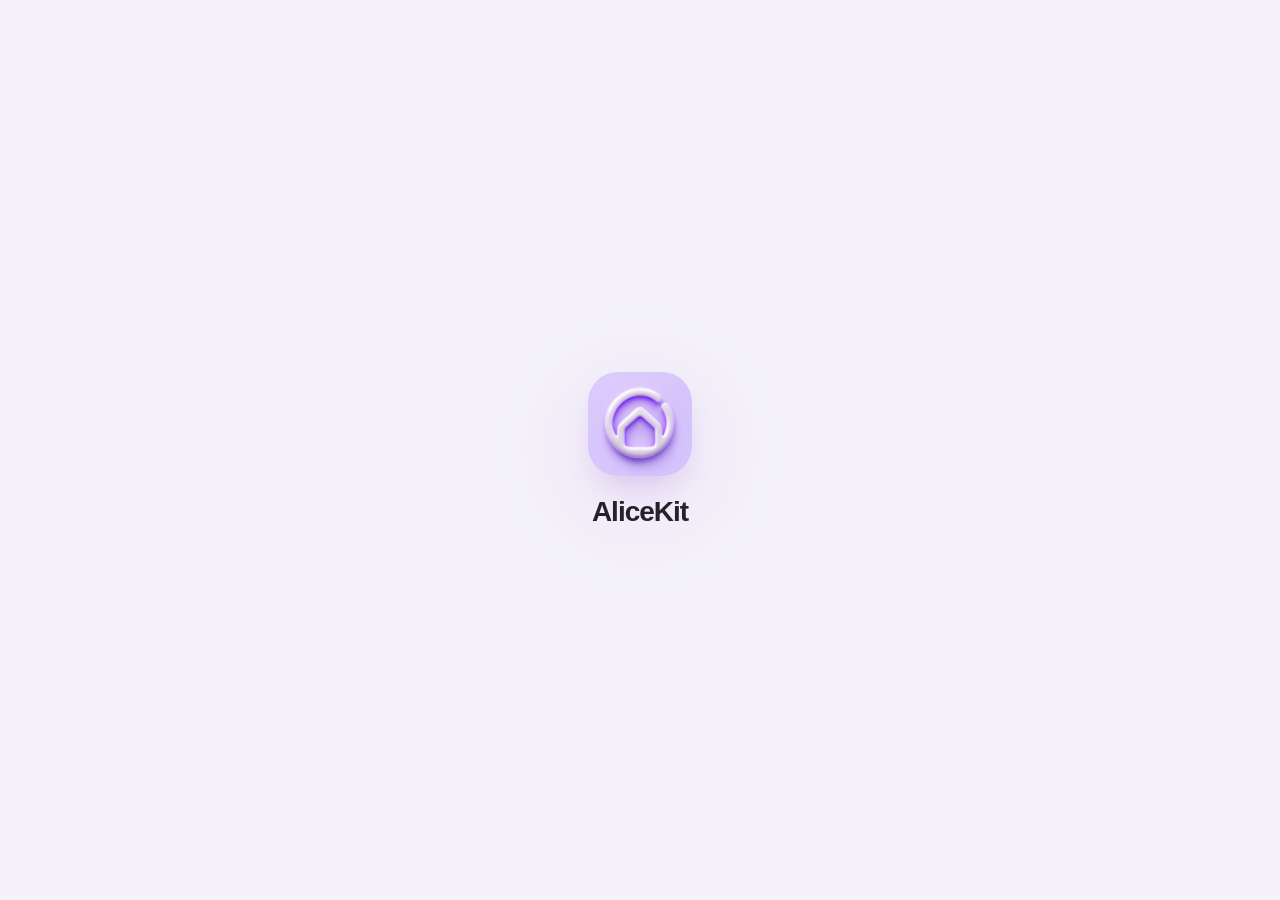
==== commit 399b6314: "Validate AliceKit 2.7 visualizer recovery, TV controls and grouped smart home" ====
--- a/panel/web/index.html
+++ b/panel/web/index.html
@@ -1,4 +1,4 @@
-<!doctype html><html lang="ru"><head><meta charset="utf-8"><meta name="viewport" content="width=device-width,initial-scale=1"><meta name="theme-color" content="#f5f7fb"><link rel="icon" href="kontur.png"><title>AliceKit</title><link rel="stylesheet" href="interface.css"><link rel="stylesheet" href="refinements.css"><link rel="stylesheet" href="extensions.css"><link rel="stylesheet" href="design-system.css"></head><body><div id="konturSplash" role="status"><img src="kontur.png" alt=""><strong>AliceKit</strong><span>Подключаем дом</span></div>
+<!doctype html><html lang="ru"><head><meta charset="utf-8"><meta name="viewport" content="width=device-width,initial-scale=1"><meta name="theme-color" content="#f5f7fb"><link rel="icon" href="kontur.png"><title>AliceKit</title><link rel="stylesheet" href="interface.css"><link rel="stylesheet" href="refinements.css"><link rel="stylesheet" href="extensions.css"><link rel="stylesheet" href="design-system.css"><style>html,body{background:#f5f3f9}#konturSplash{position:fixed;inset:0;z-index:9999;display:flex;align-items:center;justify-content:center;flex-direction:column;background:#f5f3f9}#konturSplash>img{width:104px;height:104px}#konturSplash>strong{font:600 28px sans-serif;margin-top:20px}#konturSplash>span{display:none}#konturSplash.ready{opacity:0;visibility:hidden;pointer-events:none}</style></head><body><div id="konturSplash" role="status"><img src="kontur.png" alt=""><strong>AliceKit</strong><span>Подключаем дом</span></div>
 <div id="login" class="login"><div id="connectWaiting" class="connect-waiting" role="status"><img src="kontur.png" alt=""><strong>AliceKit</strong><p>Подключаемся к станции</p></div><form id="loginForm" hidden class="card login-card"><div class="brand"><img src="kontur.png" alt="">AliceKit</div><h1>Подключение к станции</h1><p class="muted">Личная панель в вашей домашней сети.</p><input id="accessKey" type="password" autocomplete="current-password" placeholder="Ключ доступа" required><button class="primary">Подключиться</button><small id="loginError">Это защита управления вашей станцией. В приложении телефона доступ настраивается автоматически — вводить ключ не нужно.</small><button type="button" id="nativeReconnect">Подключить из приложения</button></form></div>
 <div id="app" hidden><aside><a class="brand" href="#"><img src="kontur.png" alt=""><span>AliceKit</span></a><nav><button class="active" data-tab="overview"><span>Дом</span></button><button data-tab="music"><span>Музыка</span></button><button data-tab="light"><span>Оформление</span></button><button data-tab="voice"><span>Команды</span></button><button data-tab="capabilities"><span>Возможности</span></button><button data-tab="plugins" hidden><span>Плагины</span></button><button data-tab="tools"><span>Настройки</span></button></nav><div class="aside-bottom"><span class="dot"></span><span id="connection">Подключаемся…</span><small>Всё работает на станции</small></div></aside>
 <main><header><div><div id="eyebrow" class="eyebrow">ALICEKIT</div><h1 id="pageTitle">Моя станция</h1></div><div class="header-right"><span id="clock"></span><span id="health" class="pill">● На связи</span></div></header>
@@ -44,4 +44,4 @@
 <article class="card guide-step"><h3>Подключите приложение</h3><p>После установки агента и перезагрузки откройте AliceKit на телевизоре. В «Настройки → Устройства и установка» получите одноразовый код. На телефоне выберите найденную станцию и введите этот код. Домашний IP и общий ключ в APK не зашиты.</p><p>Если станция не находится: проверьте общий Wi-Fi, гостевую сеть и изоляцию устройств на роутере. VPN на телефоне должен разрешать доступ к локальной сети. В приложении можно указать адрес вручную.</p></article>
 <article class="card guide-step"><h3>Выберите музыку</h3><p>Установите музыкальный сервис на станцию, войдите в свой аккаунт и запустите один трек. В панели откройте «Музыка», выберите сервис и сохраните. Для голосового поиска включите передачу музыкальных запросов.</p><p>Проверьте: «Алиса, включи песню…», «Алиса, следующую песню», «Алиса, выключи музыку». Короткие «играй», «пауза», «хватит», «следующий», «назад» работают через ускоренный обработчик при наличии музыкальной сессии. Возможности сервиса и доступность трека зависят от его приложения и аккаунта.</p></article>
 <article class="card guide-step"><h3>Настройте свет и анимации</h3><p>«Оформление → Дисплей»: часы, текст, рисунки и библиотека. Показ «Постоянно» длится до выключения. «Музыка и свет»: источник «Выбранный музыкальный сервис» не должен реагировать на видео других приложений; источник «Весь звук» включает видео.</p><p>«Алиса»: подготовьте GIF или рисунок, проверьте его на сетке 25×16, назначьте состоянию и примените. Иконка HDMI настраивается отдельно и является наложением над областью штатного значка.</p></article>
-<article class="card guide-step"><h3>Обновления, плагины и восстановление</h3><p>Обновление приложения: кнопка «Обновить» внутри AliceKit. Android попросит подтвердить установку. Обновление агента пока выполняется повторным запуском установщика с компьютера.</p><p>Плагины: «Возможности → Загрузки», загрузите .yampkg, проверьте автора, модель и список команд, затем установите. Пакеты исполняются с root. Неподдерживаемые .yap не заменяют пакеты YAM.</p><p>При проблеме остановите эффект и верните штатный дисплей. Для файлов агента предусмотрен откат установщика; аккаунты и личные медиа сохраняются. Для микрофона используйте физическую кнопку станции.</p></article></div></section><footer><span>AliceKit · работает на станции</span><button class="subtle" onclick="logout()">Закрыть доступ</button></footer></main></div><div id="toast" class="toast" role="status"></div><script src="app.js"></script><script src="matrix.js"></script><script src="flags.js"></script><script src="visuals.js"></script><script src="plugins.js"></script><script src="studio2.js"></script><script src="experience.js"></script><script src="product.js"></script><script src="privacy.js"></script><script src="tv.js"></script><script src="creator.js"></script><script src="plugin-viewer.js"></script><script src="extensions.js"></script><script src="setup.js"></script><script src="home.js"></script><script src="station-twin.js"></script><script src="hardware-art.js"></script><script src="motion.js"></script></body></html>+<article class="card guide-step"><h3>Обновления, плагины и восстановление</h3><p>Обновление приложения: кнопка «Обновить» внутри AliceKit. Android попросит подтвердить установку. Обновление агента пока выполняется повторным запуском установщика с компьютера.</p><p>Плагины: «Возможности → Загрузки», загрузите .yampkg, проверьте автора, модель и список команд, затем установите. Пакеты исполняются с root. Неподдерживаемые .yap не заменяют пакеты YAM.</p><p>При проблеме остановите эффект и верните штатный дисплей. Для файлов агента предусмотрен откат установщика; аккаунты и личные медиа сохраняются. Для микрофона используйте физическую кнопку станции.</p></article></div></section><footer><span>AliceKit · работает на станции</span><button class="subtle" onclick="logout()">Закрыть доступ</button></footer></main></div><div id="toast" class="toast" role="status"></div><script src="app.js"></script><script src="matrix.js"></script><script src="flags.js"></script><script src="visuals.js"></script><script src="plugins.js"></script><script src="studio2.js"></script><script src="experience.js"></script><script src="product.js"></script><script src="privacy.js"></script><script src="tv.js"></script><script src="creator.js"></script><script src="plugin-viewer.js"></script><script src="extensions.js"></script><script src="setup.js"></script><script src="home.js"></script><script src="station-twin.js"></script><script src="hardware-art.js"></script><script src="visual-state.js"></script><script src="motion.js"></script><script src="tv-accessibility.js"></script></body></html>
--- a/panel/web/design-system.css
+++ b/panel/web/design-system.css
@@ -1,65 +1,85 @@
-/* AliceKit — one visual language; phone and TV retain distinct layouts. */
-:root{--bg:#f5f4f8;--card:#fff;--text:#24232b;--muted:#756e80;--line:#ece9f1;--accent:#7739ef;--purple:#7739ef;--green:#72548e;--studio-paper:#f5f4f8;--studio-ink:#24232b;--studio-muted:#756e80;--studio-accent:#7739ef;--studio-line:#ece9f1;--cover-0:#c8c1ee;--cover-1:#e9d9e3;--cover-2:#d9e8ee;--cover-3:#e6e2ef;color-scheme:light}
-html{scrollbar-color:#d2cadd transparent}body{background:var(--bg);color:var(--text);font:15px/1.55 -apple-system,BlinkMacSystemFont,Roboto,'Segoe UI',sans-serif;letter-spacing:-.16px}h1,h2,h3,h4{color:var(--text);font-weight:650;letter-spacing:-.5px;text-wrap:initial}h1{font-size:31px;line-height:1.12}h2{font-size:24px;line-height:1.22}h3{font-size:19px}p{line-height:1.6}.muted,small{color:var(--muted)}
-button,input,select,textarea{font:inherit}button,.file-button{min-height:46px;min-width:0;border:0;border-radius:15px;padding:11px 17px;background:#f0edf5;color:var(--text);font-weight:500;transition:transform .2s cubic-bezier(.2,.8,.2,1),background .2s,box-shadow .2s;touch-action:manipulation}button:hover{background:#e9e3f2}button:active{transform:scale(.965)}button:disabled{opacity:.46;cursor:default}.primary,.upload-label{background:#e9dfff!important;color:#6625d8!important;font-weight:650}.danger{color:#ba4253!important;background:#fff0f2!important}.subtle{background:transparent;color:var(--muted)}button:focus-visible,input:focus-visible,select:focus-visible,a:focus-visible,summary:focus-visible{outline:3px solid #9a6bef!important;outline-offset:4px;box-shadow:0 0 0 7px #915de914}
-input:not([type=range]):not([type=checkbox]),select,textarea{border:1px solid transparent;border-radius:14px;background:#f3f0f7;padding:12px;max-width:100%;min-width:0;color:var(--text)}input[type=range]{accent-color:var(--accent)}input[type=checkbox]{accent-color:var(--accent);width:21px;height:21px;min-height:21px}dialog input[type=color]{width:100%;min-height:48px;padding:4px!important;border:1px solid #dcd3e9!important}textarea:focus,input:focus,select:focus{border-color:#a47fe6}label{line-height:1.5}a{color:#7440c8}
-.card,.extension-card{border:0;border-radius:25px;padding:25px;background:#fff;box-shadow:0 2px 4px #33214c02;margin-bottom:20px}.card .eyebrow{display:none}.section-top{display:flex;align-items:center;justify-content:space-between;gap:16px}.section-top h3{margin:0}.section-top button{flex-shrink:0}.pill{border:0;border-radius:20px;background:#eeeaf4;color:#80718f;padding:7px 12px;font-size:11px}.header-right #rootTag{display:none}.header-right #health{color:#898391;font-size:12px}.brand{display:flex;align-items:center;gap:11px;color:#25222d;letter-spacing:-.7px;font-size:24px!important;font-weight:650}.brand img{width:43px;height:43px;border-radius:14px}.brand span{color:inherit!important;letter-spacing:inherit!important}.aside-bottom{color:#91899b}
-aside{background:#fff;border-right:1px solid var(--line)}aside nav button{border-radius:15px;color:#88808f}aside nav button.active{background:#f0e8fd!important;color:#7733df!important}aside nav img,.control-icon{opacity:.8}aside nav button.active img{opacity:1;filter:invert(29%) sepia(87%) saturate(2887%) hue-rotate(245deg) brightness(94%)!important}.control-icon{width:21px;height:21px}.dot{background:#a486c7}
-/* Physical station, with a live hardware frame. */
-.home-station.product-card{display:flex;align-items:center;position:relative;overflow:hidden;isolation:isolate;min-height:285px;padding:30px;border:0;border-radius:28px;background:linear-gradient(125deg,#e8e2f0 0%,#f0edf5 55%,#e8e3ef 100%);margin-bottom:20px}.product-info{position:relative;z-index:2;max-width:55%;display:flex;flex-direction:column;align-items:flex-start}.device-name{font-size:27px;line-height:1.2;letter-spacing:-.75px;font-weight:650}.product-remote{background:#ffffffcf!important;border:1px solid #ffffffd9!important;border-radius:15px!important;color:#56466e!important;font-size:12px;margin-top:22px;box-shadow:0 5px 15px #58456508}.product-halo{display:none}.station-product{position:relative;align-self:stretch;flex:1;min-width:180px;min-height:260px}.live-station{touch-action:pan-y}.live-station:before{content:'';position:absolute;left:17%;right:10%;bottom:9%;height:15%;background:radial-gradient(ellipse,#2f25442b,transparent 69%);filter:blur(7px);pointer-events:none}.station-twin-canvas{position:absolute;inset:-13% -15%;width:130%;height:130%;outline:none}.station-live-caption{position:absolute;left:50%;bottom:-2px;transform:translateX(-50%);white-space:nowrap;border-radius:20px;padding:4px 10px;background:#ffffff9e;font-size:10px;color:#776586;letter-spacing:.15px}.station-live-caption.online:before{content:'';display:inline-block;width:5px;height:5px;background:#a27de0;border-radius:50%;margin-right:5px}#homeConnection{font-size:12px;color:#766782;line-height:1.5;margin-top:11px}
-.overview-now{overflow:hidden;position:relative;padding:22px!important;border-radius:25px}.overview-now .track{position:relative;z-index:1;display:flex;align-items:center;gap:14px;min-width:0}.track-art{width:58px;height:58px;flex:0 0 58px;border-radius:15px;overflow:hidden;background:#ece6f1}.track-art img{width:100%;height:100%;object-fit:cover}.overview-now .track h2{font-size:17px;letter-spacing:-.4px}.overview-now .track p{font-size:13px;margin:4px 0}.overview-now .track small{font-size:10px}.overview-now .music-remote{position:relative;z-index:1;gap:6px}.overview-now .music-remote button{background:#ffffffa8!important;border:1px solid #ffffffc4;min-height:40px;width:40px;height:40px;border-radius:50%;padding:10px}.volume-row{position:relative;z-index:1;gap:12px;color:#71677f}.volume-row input{min-width:60px}.volume-row b{font-size:12px}
-/* Album color is obtained from cover metadata, and stops moving on pause. */
-.album-atmosphere{position:relative;isolation:isolate;overflow:hidden}.album-light{position:absolute;inset:0;overflow:hidden;z-index:-1;pointer-events:none;background:linear-gradient(140deg,#faf9fcbb,#f4f0f988);transition:opacity 1.2s}.album-light i{position:absolute;width:85%;height:90%;border-radius:46%;filter:blur(46px);opacity:.28;will-change:transform;animation:album-drift 13s ease-in-out infinite alternate;animation-play-state:paused}.album-light i:nth-child(1){background:var(--cover-0);left:-25%;top:-30%}.album-light i:nth-child(2){background:var(--cover-1);right:-30%;bottom:-20%;animation-delay:-7s}.album-light i:nth-child(3){background:var(--cover-2);right:8%;top:20%;width:70%;height:70%;animation-delay:-3s}.music-is-playing .album-light i{animation-play-state:running;opacity:.52}.album-arrive .album-light{animation:album-fill 1.4s cubic-bezier(.2,.7,.1,1) both}.music-stage{display:flex;flex-direction:column;align-items:center;padding:30px 24px 26px;text-align:center;border-radius:28px;min-height:440px;position:relative;overflow:hidden;background:#f7f4fb;margin-bottom:20px}.album-art-shell{position:relative;width:min(68vw,260px);aspect-ratio:1;border-radius:24px;margin:4px auto 27px;background:#e9e3f0;box-shadow:0 18px 35px -18px #3c285c73,0 2px 4px #fff8 inset;overflow:hidden}.album-art-shell img{width:100%;height:100%;object-fit:cover}.music-stage h2{font-size:25px;line-height:1.25;overflow-wrap:anywhere}.music-stage .now-artist{margin:8px 0 20px;font-size:15px;color:#7a6c8a}.stage-controls{display:flex;align-items:center;justify-content:center;gap:23px;margin-bottom:25px}.stage-controls button{height:49px;width:49px;min-height:49px;padding:13px;background:#ffffff80;border-radius:50%;backdrop-filter:blur(15px)}.stage-controls .primary{height:66px;width:66px;box-shadow:0 8px 20px #855ad21c;background:#ffffffd9!important;color:#6a2bb4!important}.stage-controls img{width:22px;height:22px}.stage-controls .primary img{width:26px;height:26px}.music-stage .volume-row{width:100%;max-width:350px;font-size:12px;margin:0}.music-stage .now-state{color:#8c78a3;font-size:10px;letter-spacing:1.6px;text-transform:uppercase;margin:0 0 12px}.music-settings>summary{font-size:17px;font-weight:600;cursor:pointer;color:#38313f;padding:2px 0}.music-settings[open]>summary{margin-bottom:21px}.music-settings .muted{font-size:12px;line-height:1.6}.music-search .search{margin:13px 0 0}.music-settings .checkbox{margin:15px 0;align-items:flex-start}.music-settings .checkbox input{flex-shrink:0;margin-top:1px}
-.accessories{gap:12px}.accessory{min-height:135px;border:0!important;border-radius:23px;background:#eeebf6!important;text-align:left;padding:20px!important;position:relative}.accessory:nth-child(2){background:#f3edf8!important}.accessory:nth-child(3){background:#eceff8!important}.accessory:nth-child(4){background:#f7edf2!important}.accessory strong{font-size:19px!important;font-weight:650;letter-spacing:-.4px}.accessory-kind,.accessory-note{font-size:11px;color:#95889f}.accessory .control-icon{width:25px;height:25px;padding:3px;opacity:.7}.home-scenes button{min-height:58px;border-radius:18px;background:#ece8f3}.home-scenes button.active{background:#e2d5fa;color:#6b30bd}.home-scene-title{margin-top:30px!important}
-.studio-tabs,.surface-segments,.extension-tabs{padding:4px;background:#eeebf3;border:0!important;border-radius:15px;gap:3px}.studio-tabs button,.surface-segments button,.extension-tabs button{border:0!important;background:transparent;border-radius:11px;color:#938799;min-height:41px;padding:9px 10px;font-size:12px;font-weight:500}.studio-tabs button.active,.surface-segments button.active,.extension-tabs button.active{background:#fff!important;color:#6f35b7!important;box-shadow:0 2px 6px #35224609}.preset-grid button,.effect-grid button,.clock-gallery button{border:2px solid transparent;border-radius:19px;background:#f3f0f8;overflow:hidden}.preset-grid button.active,.effect-grid button.active,.clock-gallery button.active{border-color:#a07bdd;background:#ece0fc}.clock-gallery button{transition:transform .22s,box-shadow .22s}.clock-gallery button:hover{transform:translateY(-3px);box-shadow:0 12px 18px -15px #6d409c77}.matrix-viewer,.matrix-canvas-wrap{border-radius:23px}.matrix-options,.matrix-actions{gap:10px}.settings-actions button{border-radius:15px;background:#f0ebf7;color:#7540bd}.settings-actions{border-radius:19px}.notice,.note,.extension-warning{border:0;border-radius:17px;background:#f3eff8;color:#8b7d98;font-size:12px;padding:16px 18px;line-height:1.6}.metrics-grid{gap:12px}.metric{border:0;border-radius:19px;background:#f3f0f8}.metric .bar i{background:#b296d8}.remote-card{background:#f4f0f9!important;border:0!important;border-radius:27px!important}.remote-card .dpad .ok,.remote-alice{background:#e8dcfc!important;color:#6a35b8}.remote-card .dpad button{box-shadow:0 2px 4px #3522460b}
-.extension-heading{margin:0 0 22px}.extension-group-title{font-size:21px!important;color:#3b3046;font-weight:650!important;margin:26px 0 14px}.extension-grid{gap:14px}.extension-card{padding:23px;border-radius:24px;margin-bottom:0;position:relative;overflow:hidden}.extension-card-top{margin-bottom:17px}.extension-card-top>img{width:43px;height:43px;padding:8px;background:#f0eafa;border-radius:15px}.extension-card h3{font-size:20px;font-weight:650;letter-spacing:-.4px}.extension-card p{font-size:13px;line-height:1.6;color:#766782}.extension-badge{font-size:10px;background:#f4eff9;border-radius:12px;color:#9a86ad;padding:5px 8px;letter-spacing:.2px}.extension-actions{gap:8px}.extension-actions button{background:#f1edf7;color:#76548f;min-height:43px;border-radius:14px;padding:10px 13px;font-size:12px}.extension-actions button:first-child{background:#eadefc;color:#723bb0}.community-feature{background:linear-gradient(125deg,#e9ddfc,#f4eefb)!important;min-height:205px}.community-feature:after{content:'';position:absolute;width:160px;height:160px;right:-48px;top:-45px;border:18px solid #e3d0fb85;border-radius:50%;pointer-events:none}.community-feature h3{font-size:26px;max-width:80%;line-height:1.2}.creator-prompt{background:#f3eef8;color:#655375;line-height:1.6;font-size:12px;border:0}.plugin-emblem{border-radius:15px;background:#efe7f8}.extension-status{font-size:13px;line-height:1.6;color:#8f7a9f}.extension-field{display:grid;gap:9px;padding:16px 0;border:0;border-bottom:1px solid #f1edf7;margin:0}.extension-field>span{font-size:13px;font-weight:500;color:#63536f}.extension-field output{font-variant-numeric:tabular-nums;color:#9d8ea8;font-size:12px}.extension-field select,.extension-field input:not([type=checkbox]):not([type=range]){width:100%}.extension-field:has(input[type=checkbox]){display:flex;justify-content:space-between;align-items:center}
-dialog,.extension-dialog{background:#fff!important;color:var(--text);border:0!important;border-radius:28px!important;padding:28px;box-shadow:0 25px 90px #34224735;max-height:calc(100dvh - 36px);overflow-y:auto;scroll-padding:18px}.extension-dialog{max-width:calc(100vw - 20px)}dialog h2{font-size:23px;margin-bottom:15px}dialog p{font-size:13px;color:#9686a0}dialog::backdrop,.sheet-scrim{background:#2d1d3d63;backdrop-filter:blur(8px)}dialog button#closeDialog{width:100%;background:#f0ebf6;color:#7c5a93;margin-top:23px}.plugin-frame{display:block;width:100%;height:460px;max-height:65vh;border:0;border-radius:19px;margin:16px 0;background:#f7f4fb}.publisher-frame{display:block;width:100%;height:65vh;border:0;border-radius:20px}.plugin-viewer.expanded{width:calc(100vw - 36px)!important;max-width:none;height:calc(100dvh - 36px);padding:20px!important}.plugin-viewer.expanded .plugin-frame{height:calc(100dvh - 195px);max-height:none}.plugin-viewer-toolbar{display:flex;gap:8px;flex-wrap:wrap}.plugin-viewer-toolbar button{font-size:12px;min-height:40px}.plugin-viewer .plugin-caption{font-size:11px;margin:4px 0 12px}.plugin-viewer.interacting{outline:3px solid #ab7cea}.market-list{display:grid;gap:12px;margin:18px 0}
-.smart-home{margin:0 0 24px}.smart-home .section-top{margin-bottom:21px}.home-devices{display:grid;grid-template-columns:repeat(auto-fill,minmax(145px,1fr));gap:11px}.home-device{display:flex;flex-direction:column;align-items:flex-start;justify-content:flex-start;min-height:144px;padding:19px;gap:10px;background:#f3f0f7;text-align:left;border-radius:22px;border:1px solid #f0ebf5;box-shadow:0 2px 0 #fff8 inset}.home-device.active{background:#eae0fa;border-color:#e7daf7;color:#6735ac}.home-device b{font-size:14px;line-height:1.35;letter-spacing:-.2px}.home-device small{font-size:11px;font-weight:400;color:#7d6788}.device-orb{display:block;width:30px;height:30px;border-radius:11px;background:linear-gradient(145deg,#f9f5ff,#d8c8eb);box-shadow:inset 0 1px 1px #fff,0 4px 7px #5b37750e}.home-device.active .device-orb{background:linear-gradient(145deg,#bd91f5,#9c6cda);box-shadow:inset 0 1px 1px #d5b4ff,0 5px 10px #a26fdb25}.home-device img.device-photo{width:51px;height:51px;object-fit:contain;background:transparent;box-shadow:none;border-radius:9px}.home-filter{display:flex;gap:7px;overflow:auto;scrollbar-width:none;padding:4px 2px;margin-bottom:17px}.home-filter button{flex-shrink:0;white-space:nowrap;padding:8px 14px;border-radius:22px;min-height:36px;font-size:12px}.home-filter button.active{background:#e6d9fb;color:#773ac0}.home-empty p{font-size:13px;color:#7d6788;line-height:1.7;margin:0}.home-link-content{display:grid;gap:13px;margin:20px 0}.home-link-content:empty{display:none}.home-link-content input{width:100%;box-sizing:border-box;font-size:12px}.home-login-link{display:block;border-radius:15px;padding:13px;background:#eee4fc;text-align:center;color:#6e37b6;font-weight:600}.home-login-qr{width:min(230px,100%);height:auto;display:block;margin:auto;image-rendering:pixelated;background:white;border-radius:0}
-.toast,#toast{border-radius:17px;background:#3d2e4e;color:#fff;box-shadow:0 10px 30px #33204426;font-size:13px}.page.active{animation:page-arrive .28s cubic-bezier(.2,.8,.2,1)}.guide-step{border-radius:23px}.guide-step h3{font-size:18px}.guide-step p{font-size:13px;color:#7d6788}
-/* Brand launch: a short perspective flourish, once per app session. */
-#konturSplash{position:fixed;inset:0;z-index:9999;display:flex;align-items:center;justify-content:center;flex-direction:column;background:#f9f7fd;perspective:700px;overflow:hidden;transition:opacity .45s,visibility .45s;pointer-events:auto}#konturSplash:before{content:'';position:absolute;width:310px;height:310px;background:radial-gradient(circle,#d4b7fa85,transparent 66%);animation:launch-light 1.8s ease-out both}#konturSplash img{z-index:2;width:103px;height:103px;border-radius:30px;box-shadow:0 18px 35px -15px #8d5acb55;animation:emblem-arrive 1.7s cubic-bezier(.2,.8,.2,1) both}#konturSplash strong{font-size:28px;letter-spacing:-1px;font-weight:650;z-index:2;margin-top:20px;animation:wordmark-arrive 1.8s ease-out both}#konturSplash span{display:none}#konturSplash.ready{opacity:0;visibility:hidden;pointer-events:none}.intro-star{position:absolute;width:98px;height:98px;top:calc(50% - 80px);transform-style:preserve-3d;animation:star-flight 1.15s cubic-bezier(.2,.65,.1,1) both;z-index:3}.intro-star i{position:absolute;inset:0;clip-path:polygon(50% 0,64% 34%,100% 50%,65% 65%,50% 100%,35% 65%,0 50%,35% 35%);background:linear-gradient(135deg,#fff 8%,#e6d3ff 40%,#ab66f1 65%,#6e23c8);filter:drop-shadow(0 8px 6px #8640d5)}.intro-star i:nth-child(1){transform:translateZ(-10px);background:#8745c2}.intro-star i:nth-child(2){transform:translateZ(-5px);background:#b277f5}.intro-star i:nth-child(3){transform:translateZ(0)}
-@keyframes star-flight{0%{opacity:0;transform:translateZ(-500px) rotateX(25deg) rotateY(-50deg) rotateZ(-60deg) scale(.35)}30%{opacity:1}65%{opacity:1;transform:translateZ(130px) rotateX(-10deg) rotateY(30deg) rotateZ(20deg) scale(1.2)}100%{opacity:0;transform:translateZ(0) rotateZ(90deg) scale(.55)}}@keyframes emblem-arrive{0%,45%{opacity:0;transform:scale(.5) rotateY(-35deg);filter:blur(5px)}80%{opacity:1;transform:scale(1.06);filter:blur(0)}100%{opacity:1;transform:none;filter:blur(0)}}@keyframes wordmark-arrive{0%,65%{opacity:0;transform:translateY(9px)}100%{opacity:1;transform:none}}@keyframes launch-light{0%{opacity:0;transform:scale(.2)}65%{opacity:1;transform:scale(1.8)}100%{opacity:.4;transform:scale(1)}}@keyframes page-arrive{from{opacity:.55;transform:translateY(8px)}to{opacity:1;transform:none}}@keyframes album-drift{from{transform:translate(-4%,-3%) rotate(-12deg) scale(.9)}to{transform:translate(12%,10%) rotate(23deg) scale(1.15)}}@keyframes album-fill{from{opacity:0;transform:scale(.6)}to{opacity:1;transform:scale(1)}}
-/* Ten-foot edition: spacious, stable focus and no mobile offsets. */
-body.station-tv{display:flex;height:100vh;padding:0;gap:0;overflow:hidden;background:#f5f3f9;font-size:15px}.station-tv aside{position:relative;inset:auto;flex:0 0 184px;width:184px;height:100vh;border-radius:0;padding:24px 13px;background:#fff;border-right:1px solid #eee8f4}.station-tv main{margin-left:0;width:auto;flex:1;min-width:0;max-width:none;padding:28px 30px 85px;min-height:0;overflow-y:auto;scroll-padding:20px 14px 65px}.station-tv .brand{font-size:24px!important;gap:10px}.station-tv .brand img{width:37px;height:37px}.station-tv nav{margin-top:31px;gap:7px;min-height:0;overflow-y:auto}.station-tv nav button{padding:11px 12px;min-height:43px;font-size:14px;border-radius:14px;flex-shrink:0;white-space:nowrap;overflow-wrap:normal}.station-tv nav img{width:22px;height:22px}.station-tv .aside-bottom{margin-top:auto;padding:12px 7px}.station-tv time{font-size:23px;color:#786987}.station-tv header{margin-bottom:25px}.station-tv header h1{font-size:34px}.station-tv header p{font-size:9px;letter-spacing:2px;color:#ab98ba}.station-tv #context{font-size:12px;color:#80688e}.station-tv .grid{gap:16px}.station-tv .card{padding:25px;margin-bottom:0;border-radius:25px}.station-tv .hero{min-height:245px;align-items:center;background:linear-gradient(115deg,#e9e1f1,#eeeaf4);border:0;border-radius:26px;overflow:hidden}.station-tv .hero>div:first-child{flex:1;min-width:0;position:relative;z-index:2}.station-tv .hero .station-product{flex:0 0 185px;width:185px;height:240px;min-height:240px;min-width:0}.station-tv .hero h2{font-size:29px}.station-tv .hero p{font-size:13px;color:#80688e;line-height:1.65}.station-tv .hero button{font-size:13px;white-space:normal;padding:11px 15px;max-width:100%;margin-top:11px}.station-tv .tile{min-height:142px;padding:24px;border:0;background:#eeebf5;border-radius:23px}.station-tv .tile h3{font-size:19px}.station-tv .tile small{font-size:12px;color:#7e6a88;line-height:1.6}.station-tv .transport{width:43px;height:43px;min-height:43px;padding:11px;border-radius:50%;background:#ffffffc9}.station-tv .transport img{width:22px;height:22px}.station-tv .actions{flex-direction:row;gap:9px;flex-wrap:wrap}.station-tv .cover{width:67px;height:67px;object-fit:cover;border-radius:17px;background:#eee8f4}.station-tv .now-playing-stage .cover{width:126px;height:126px;border-radius:20px;margin-bottom:19px}.station-tv .now-playing-stage h2{font-size:25px}.station-tv .now-playing-stage h3{font-size:21px}.station-tv .now-playing-stage p{color:#7e6688}.station-tv .home-devices{grid-template-columns:repeat(3,minmax(0,1fr))}.station-tv .home-device{min-height:140px}.station-tv .home-device b{font-size:15px}.station-tv .home-filter button{font-size:13px}.station-tv .extension-tabs button{font-size:14px;min-height:45px}.station-tv .extension-card h3{font-size:22px}.station-tv .extension-card p{font-size:14px}.station-tv .extension-actions button{font-size:13px;min-height:45px}.station-tv .extension-status{margin:15px 0 20px}.station-tv .extension-group-title{margin-top:24px!important}.station-tv input[type=search]{width:100%;border:0;border-radius:15px;min-height:46px;background:#eee8f4;padding:13px}.station-tv button:focus,.station-tv input:focus,.station-tv select:focus,.station-tv summary:focus{outline:3px solid #a170e8!important;outline-offset:4px;box-shadow:0 0 0 7px #a775df0d!important}.station-tv dialog{padding:28px;max-height:86vh;scroll-padding:18px}.station-tv dialog h2{font-size:25px}.station-tv dialog p{font-size:14px}.station-tv dialog button#closeDialog{background:#f1ebf7}.station-tv footer{position:fixed;left:184px;right:0;bottom:0;background:#f5f3f9f5;padding:13px 28px;border-top:1px solid #eee8f3;font-size:10px;color:#7f6c8d;pointer-events:none}.station-tv .plugin-viewer .plugin-frame{height:61vh;max-height:none}.station-tv .plugin-viewer.expanded .plugin-frame{height:calc(100vh - 170px)}
-@media(min-width:1000px){body:not(.station-tv) main{max-width:1500px;margin-left:218px;padding:36px 38px}body:not(.station-tv) aside{width:218px}#music .music-stage{min-height:520px;max-width:700px;margin-left:auto;margin-right:auto}.music-stage .album-art-shell{width:280px}body:not(.station-tv) .extension-grid{gap:17px}}
-@media(max-width:650px){body{font-size:14px}body:not(.station-tv) main{margin-left:0;padding:24px 18px calc(110px + env(safe-area-inset-bottom))!important;max-width:none}header{margin-bottom:24px!important}header h1{font-size:29px}body:not(.station-tv) #app aside{position:fixed;inset:auto 0 0;height:calc(77px + env(safe-area-inset-bottom));width:100%;padding:0!important;border:0!important;background:transparent;z-index:40}body:not(.station-tv) #app aside>.brand,body:not(.station-tv) #app aside .aside-bottom{display:none!important}body:not(.station-tv) aside nav{display:grid;grid-template-columns:repeat(5,minmax(0,1fr));margin:0!important;height:100%;gap:0!important;padding:8px 5px max(10px,env(safe-area-inset-bottom))!important;background:#fffffff2;backdrop-filter:blur(20px);border-top:1px solid #eee8f3}body:not(.station-tv) aside nav button{display:flex;flex-direction:column;justify-content:center;gap:4px;padding:5px 2px!important;min-height:54px;font-size:9px!important;border-radius:13px;background:transparent!important;font-weight:500}body:not(.station-tv) aside nav button.active{color:#8b4fca!important;background:transparent!important}body:not(.station-tv) aside nav img{width:22px;height:22px}.card{padding:22px;margin-bottom:18px;border-radius:23px}.section-top{gap:10px}.home-station.product-card{min-height:237px;padding:26px 23px;border-radius:26px}.device-name{font-size:24px}.product-info{max-width:53%}.station-product{min-width:132px;min-height:214px;margin-right:-18px;position:relative}.station-twin-canvas{inset:-12% -16%;width:132%;height:124%}.station-live-caption{bottom:8px;font-size:8px;padding:3px 8px}.product-remote{font-size:11px;padding:10px 12px;margin-top:20px;border-radius:13px!important}#homeConnection{font-size:10px;line-height:1.6}.overview-now .track{gap:11px}.overview-now .track h2{font-size:16px}.overview-now .track p{font-size:12px}.overview-now .track small{display:none}.overview-now .track-art{width:52px;height:52px;flex-basis:52px;border-radius:13px}.overview-now .music-remote{gap:4px}.overview-now .music-remote button{width:35px;height:35px;min-height:35px;padding:9px}.volume-row{font-size:11px}.volume-row b{font-size:11px}.accessories{gap:11px;margin-bottom:24px}.accessory{min-height:138px;padding:19px!important}.accessory strong{font-size:18px!important}.accessory-note{font-size:10px}.accessory-kind{font-size:10px}.home-devices{grid-template-columns:repeat(2,minmax(0,1fr));gap:10px}.home-device{padding:17px;min-height:140px}.home-device b{font-size:13px}.home-device small{font-size:10px}.home-filter button{font-size:11px;padding:7px 12px}.smart-home .section-top h3{font-size:19px}.smart-home .section-top button{font-size:11px;padding:8px 13px;min-height:38px}.studio-tabs button{font-size:10px;padding:8px 4px}.extension-grid{gap:13px}.extension-card{padding:22px;border-radius:23px}.extension-card h3{font-size:20px}.extension-card p{font-size:12px}.extension-tabs button{font-size:10px;padding:8px 3px}.extension-actions button{font-size:11px;min-width:100px}.extension-dialog{padding:23px}.extension-dialog input,.extension-dialog textarea,.extension-dialog select{font-size:16px}.two-cols{gap:17px}.music-stage{padding:27px 22px 24px;min-height:450px}.music-stage h2{font-size:24px}.album-art-shell{width:min(68vw,248px);margin-bottom:25px}.toast,#toast{bottom:100px!important}.toolbar{gap:8px}.toolbar>select,.toolbar>input{min-width:110px}.note,.notice{font-size:11px}.extension-warning{font-size:11px}.creator-prompt{font-size:11px}.login-card{padding:27px}.login-card .brand img{width:48px;height:48px}.login-card h1{font-size:27px}.plugin-viewer.expanded{width:calc(100vw - 12px)!important;height:calc(100dvh - 16px);padding:17px!important;border-radius:22px!important}.plugin-viewer.expanded .plugin-frame{height:calc(100dvh - 210px)}}
-html[data-motion=reduced] .album-light i{animation:none!important}html[data-motion=off] *,html[data-motion=off] *:before,html[data-motion=off] *:after{animation:none!important;transition:none!important;scroll-behavior:auto!important}html[data-motion=off] #konturSplash{display:none}@media(prefers-reduced-motion:reduce){*,*:before,*:after{animation:none!important;transition:none!important;scroll-behavior:auto!important}#konturSplash{display:none}}
-
-/* Hardware canvas supersedes the legacy 160 × 40 ring preview. */
-.station-product canvas.station-twin-canvas{position:absolute;inset:-13% -15%;width:130%;height:130%;pointer-events:auto;z-index:1}
-.overview-now .music-remote button:first-child{display:grid!important}
-.extension-field.toggle-field{display:flex;align-items:center;justify-content:space-between;gap:18px}
-.extension-field.toggle-field input{flex:0 0 42px}
-@media(max-width:650px){.station-product canvas.station-twin-canvas{inset:-12% -16%;width:132%;height:124%}.overview-now{grid-template-columns:minmax(0,1fr)}.overview-now .music-remote{justify-content:flex-start;grid-row:2}.overview-now .volume-row{grid-row:3}.overview-now .music-remote button{width:43px;height:43px;min-height:43px}}
-
-.display-options>summary,.clock-controls>summary{color:#7840bd}
-#matrixCanvas{background:#13131b;border-color:#2b2935;border-radius:18px}
-#matrixPencil.active,#matrixEraser.active{background:#e9dffc;color:#7037b2}
-.ring-led.selected{outline-color:#9764d8}
-
-.station-tv .command:focus{outline:3px solid #a170e8;outline-offset:4px}.station-tv .command{border:0;border-radius:23px;background:white;padding:23px;margin:14px 0}.station-tv .command p{color:#6d5f7c;line-height:1.8}
-
-/* A scene gets the remaining dialog height; its controls never fall below TV. */
-dialog.plugin-viewer[open]{display:flex;flex-direction:column;height:85vh;max-height:calc(100vh - 24px);overflow:hidden}
-dialog.plugin-viewer.expanded[open]{height:calc(100vh - 36px);max-height:calc(100vh - 24px)}
-dialog.plugin-viewer>div:first-child{display:flex;flex-direction:column;flex:1;min-height:0;overflow:hidden}
-dialog.plugin-viewer h2,dialog.plugin-viewer .plugin-viewer-toolbar,dialog.plugin-viewer .plugin-caption{flex-shrink:0}
-dialog.plugin-viewer .plugin-frame{height:auto!important;max-height:none!important;min-height:0;flex:1;width:100%;border:0;display:block;border-radius:20px;background:#f7f4fb}
-dialog.plugin-viewer>button:last-child{flex-shrink:0;min-height:40px;margin-top:10px}
-.extension-tabs{display:grid;grid-template-columns:repeat(4,minmax(0,1fr));width:100%}.extension-tabs button{min-width:0}
-
-.ring-preview{background:radial-gradient(circle at 38% 24%,#3c3946,#25222d 65%,#19171f);border-radius:50%;box-shadow:inset 0 1px 2px #ffffff35,inset 0 -3px 9px #0005,0 14px 25px -18px #36214077}.ring-preview>span{color:#aaa0b9}.ring-led{box-shadow:inset 0 1px 1px #ffffff24;border-color:#ffffff0f}.ring-led.selected{outline-color:#bd91fa}
-
-/* Real product photography and bundled Cyrillic typography. */
-@font-face{font-family:Manrope;src:url(manrope.ttf) format('truetype');font-style:normal;font-weight:200 800;font-display:swap}
-body,button,input,select,textarea{font-family:Manrope,-apple-system,BlinkMacSystemFont,'Segoe UI',sans-serif}body{font-size:16px;letter-spacing:-.2px}button{font-size:14px;font-weight:600}h1,h2,h3,h4{font-weight:650}.muted,small{font-size:13px;line-height:1.65;color:#74697e}p{font-size:14px;line-height:1.7}.field-label,.form-grid label,.extension-field>span{font-size:14px}.extension-field small,.extension-warning,.notice,.note{font-size:13px}
-input[type=checkbox]{-webkit-appearance:none;appearance:none;display:inline-block;position:relative;width:48px!important;flex:0 0 48px!important;height:28px!important;min-height:28px!important;border:0;border-radius:999px;background:#ddd6e7!important;vertical-align:middle;box-shadow:inset 0 1px 2px #40334f0a;transition:background .22s;padding:0!important;cursor:pointer}
-input[type=checkbox]:before{content:'';position:absolute;width:22px;height:22px;left:3px;top:3px;border-radius:50%;background:white;box-shadow:0 2px 4px #3d285627;transition:transform .22s cubic-bezier(.2,.8,.2,1)}input[type=checkbox]:checked{background:#a578e7!important}input[type=checkbox]:checked:before{transform:translateX(20px)}input[type=checkbox]:disabled{opacity:.5}
-.hardware-ring,.ring-preview.hardware-ring{width:100%;max-width:440px;height:auto;margin:0 auto 23px;background:none;border-radius:0;box-shadow:none;display:block;position:relative}.hardware-photo{position:relative;width:100%;aspect-ratio:1;isolation:isolate;-webkit-mask-image:linear-gradient(#000 0%,#000 85%,transparent 100%);mask-image:linear-gradient(#000 0%,#000 85%,transparent 100%)}.hardware-photo>img{display:block;width:100%;height:100%;object-fit:fill;mix-blend-mode:multiply}.hardware-light{position:absolute;inset:0;width:100%;height:100%;mix-blend-mode:screen;pointer-events:none}.hardware-segment{position:absolute;width:36px;min-width:36px;height:36px;min-height:36px;padding:0;border:0;border-radius:50%;transform:translate(-50%,-50%);background:transparent!important;box-shadow:none!important;opacity:0}.hardware-segment:focus-visible{opacity:1;outline:2px solid #c6a3fa!important;outline-offset:-4px}.hardware-live-label{font-size:12px!important;text-align:center;color:#7c6a8d;margin:0 0 13px}.hardware-live-label:before{content:'';display:inline-block;width:6px;height:6px;margin-right:7px;background:#ac88dc;border-radius:50%}.hardware-live-label.is-draft:before{background:#c2b4cf}.hardware-modes{display:flex;justify-content:center;gap:5px;background:#f2edf7;padding:4px;border-radius:15px}.hardware-modes button{flex:1;font-size:12px;min-height:40px;padding:8px 10px;border-radius:12px;background:transparent}.hardware-modes button.active{background:white;color:#7b43ba;box-shadow:0 2px 6px #4a29610b}.hardware-photo button:active{transform:translate(-50%,-50%)}
-#konturSplash .intro-star{width:190px;height:150px;margin-left:0;top:calc(50% - 112px)}#konturSplash .intro-star img{width:100%;height:100%;object-fit:contain;border-radius:0;box-shadow:none;animation:none;opacity:1;filter:drop-shadow(0 12px 16px #9466c840)}.intro-star i{display:none}
-.station-tv button:focus,.station-tv summary:focus,.station-tv select:focus,.station-tv input:focus{outline:0!important;box-shadow:0 0 0 3px #fff,0 0 0 6px #a476dd!important}.station-tv .extension-tabs{padding:8px;gap:7px}.station-tv nav{padding:7px;margin-top:24px}.station-tv dialog.plugin-viewer h2{font-size:22px;margin-bottom:10px}.station-tv .ring-tv-layout{display:grid;grid-template-columns:minmax(0,1fr) minmax(0,1fr);gap:24px;align-items:start}.station-tv .ring-tv-layout .control{margin-top:8px}.station-tv .ring-tv-layout .hardware-ring{position:sticky;top:0}.station-tv dialog h2{font-size:24px}.station-tv .card p,.station-tv .tile small{font-size:14px}.station-tv .extension-card p{font-size:14px}.station-tv .home-device small{font-size:12px}
-@media(max-width:650px){body{font-size:16px}.card{padding:24px}.studio-tabs button{font-size:12px;line-height:1.5}.extension-tabs button{font-size:12px}.home-device b{font-size:14px}.home-device small{font-size:12px}.accessory-note,.accessory-kind{font-size:12px}.product-card #homeConnection{font-size:12px}.extension-card p{font-size:14px}.extension-actions button{font-size:13px}.guide-step p{font-size:14px}.hardware-ring{max-width:410px}.hardware-live-label{font-size:12px!important}}
-
-.connect-waiting{text-align:center;display:flex;flex-direction:column;align-items:center;padding:30px;gap:12px}.connect-waiting img{width:90px;height:90px;border-radius:26px}.connect-waiting strong{font-size:27px;font-weight:700;letter-spacing:-1px}.connect-waiting p{color:#8a779a;font-size:14px}.connect-waiting p:after{content:'';display:block;width:36px;height:3px;background:#cbb4e8;border-radius:3px;margin:20px auto 0;animation:connection-breathe 1.5s ease-in-out infinite alternate}@keyframes connection-breathe{to{opacity:.3;transform:scaleX(.45)}}#ringPixelControls{border:0;background:#f5f1fa;border-radius:22px;padding:18px;margin-top:15px}.hardware-ring+h3{margin-top:20px}input[type=color]{width:54px!important;height:50px;min-height:50px;padding:6px!important;border:0!important;border-radius:17px;background:#eee5f8;cursor:pointer}input[type=color]::-webkit-color-swatch-wrapper{padding:0}input[type=color]::-webkit-color-swatch{border:0;border-radius:12px}.login-card .brand{margin-bottom:22px}
-
-@media(max-width:650px){.overview-now.player-card{grid-template-columns:minmax(0,1fr)}.overview-now.player-card>.track{grid-column:1;grid-row:1}.overview-now.player-card>.music-remote{grid-column:1;grid-row:2;justify-content:center;margin:6px 0}.overview-now.player-card>.volume-row{grid-column:1;grid-row:3}.overview-now .track h2{font-size:18px;white-space:normal;display:-webkit-box;-webkit-line-clamp:2;-webkit-box-orient:vertical;line-height:1.35}.overview-now .track p{font-size:13px}}
+/* AliceKit — one visual language; phone and TV retain distinct layouts. */
+:root{--bg:#f5f4f8;--card:#fff;--text:#24232b;--muted:#756e80;--line:#ece9f1;--accent:#7739ef;--purple:#7739ef;--green:#72548e;--studio-paper:#f5f4f8;--studio-ink:#24232b;--studio-muted:#756e80;--studio-accent:#7739ef;--studio-line:#ece9f1;--cover-0:#c8c1ee;--cover-1:#e9d9e3;--cover-2:#d9e8ee;--cover-3:#e6e2ef;color-scheme:light}
+html{scrollbar-color:#d2cadd transparent}body{background:var(--bg);color:var(--text);font:15px/1.55 -apple-system,BlinkMacSystemFont,Roboto,'Segoe UI',sans-serif;letter-spacing:-.16px}h1,h2,h3,h4{color:var(--text);font-weight:650;letter-spacing:-.5px;text-wrap:initial}h1{font-size:31px;line-height:1.12}h2{font-size:24px;line-height:1.22}h3{font-size:19px}p{line-height:1.6}.muted,small{color:var(--muted)}
+button,input,select,textarea{font:inherit}button,.file-button{min-height:46px;min-width:0;border:0;border-radius:15px;padding:11px 17px;background:#f0edf5;color:var(--text);font-weight:500;transition:transform .2s cubic-bezier(.2,.8,.2,1),background .2s,box-shadow .2s;touch-action:manipulation}button:hover{background:#e9e3f2}button:active{transform:scale(.965)}button:disabled{opacity:.46;cursor:default}.primary,.upload-label{background:#e9dfff!important;color:#6625d8!important;font-weight:650}.danger{color:#ba4253!important;background:#fff0f2!important}.subtle{background:transparent;color:var(--muted)}button:focus-visible,input:focus-visible,select:focus-visible,a:focus-visible,summary:focus-visible{outline:3px solid #9a6bef!important;outline-offset:4px;box-shadow:0 0 0 7px #915de914}
+input:not([type=range]):not([type=checkbox]),select,textarea{border:1px solid transparent;border-radius:14px;background:#f3f0f7;padding:12px;max-width:100%;min-width:0;color:var(--text)}input[type=range]{accent-color:var(--accent)}input[type=checkbox]{accent-color:var(--accent);width:21px;height:21px;min-height:21px}dialog input[type=color]{width:100%;min-height:48px;padding:4px!important;border:1px solid #dcd3e9!important}textarea:focus,input:focus,select:focus{border-color:#a47fe6}label{line-height:1.5}a{color:#7440c8}
+.card,.extension-card{border:0;border-radius:25px;padding:25px;background:#fff;box-shadow:0 2px 4px #33214c02;margin-bottom:20px}.card .eyebrow{display:none}.section-top{display:flex;align-items:center;justify-content:space-between;gap:16px}.section-top h3{margin:0}.section-top button{flex-shrink:0}.pill{border:0;border-radius:20px;background:#eeeaf4;color:#80718f;padding:7px 12px;font-size:11px}.header-right #rootTag{display:none}.header-right #health{color:#898391;font-size:12px}.brand{display:flex;align-items:center;gap:11px;color:#25222d;letter-spacing:-.7px;font-size:24px!important;font-weight:650}.brand img{width:43px;height:43px;border-radius:14px}.brand span{color:inherit!important;letter-spacing:inherit!important}.aside-bottom{color:#91899b}
+aside{background:#fff;border-right:1px solid var(--line)}aside nav button{border-radius:15px;color:#88808f}aside nav button.active{background:#f0e8fd!important;color:#7733df!important}aside nav img,.control-icon{opacity:.8}aside nav button.active img{opacity:1;filter:invert(29%) sepia(87%) saturate(2887%) hue-rotate(245deg) brightness(94%)!important}.control-icon{width:21px;height:21px}.dot{background:#a486c7}
+/* Physical station, with a live hardware frame. */
+.home-station.product-card{display:flex;align-items:center;position:relative;overflow:hidden;isolation:isolate;min-height:285px;padding:30px;border:0;border-radius:28px;background:linear-gradient(125deg,#e8e2f0 0%,#f0edf5 55%,#e8e3ef 100%);margin-bottom:20px}.product-info{position:relative;z-index:2;max-width:55%;display:flex;flex-direction:column;align-items:flex-start}.device-name{font-size:27px;line-height:1.2;letter-spacing:-.75px;font-weight:650}.product-remote{background:#ffffffcf!important;border:1px solid #ffffffd9!important;border-radius:15px!important;color:#56466e!important;font-size:12px;margin-top:22px;box-shadow:0 5px 15px #58456508}.product-halo{display:none}.station-product{position:relative;align-self:stretch;flex:1;min-width:180px;min-height:260px}.live-station{touch-action:pan-y}.live-station:before{content:'';position:absolute;left:17%;right:10%;bottom:9%;height:15%;background:radial-gradient(ellipse,#2f25442b,transparent 69%);filter:blur(7px);pointer-events:none}.station-twin-canvas{position:absolute;inset:-13% -15%;width:130%;height:130%;outline:none}.station-live-caption{position:absolute;left:50%;bottom:-2px;transform:translateX(-50%);white-space:nowrap;border-radius:20px;padding:4px 10px;background:#ffffff9e;font-size:10px;color:#776586;letter-spacing:.15px}.station-live-caption.online:before{content:'';display:inline-block;width:5px;height:5px;background:#a27de0;border-radius:50%;margin-right:5px}#homeConnection{font-size:12px;color:#766782;line-height:1.5;margin-top:11px}
+.overview-now{overflow:hidden;position:relative;padding:22px!important;border-radius:25px}.overview-now .track{position:relative;z-index:1;display:flex;align-items:center;gap:14px;min-width:0}.track-art{width:58px;height:58px;flex:0 0 58px;border-radius:15px;overflow:hidden;background:#ece6f1}.track-art img{width:100%;height:100%;object-fit:cover}.overview-now .track h2{font-size:17px;letter-spacing:-.4px}.overview-now .track p{font-size:13px;margin:4px 0}.overview-now .track small{font-size:10px}.overview-now .music-remote{position:relative;z-index:1;gap:6px}.overview-now .music-remote button{background:#ffffffa8!important;border:1px solid #ffffffc4;min-height:40px;width:40px;height:40px;border-radius:50%;padding:10px}.volume-row{position:relative;z-index:1;gap:12px;color:#71677f}.volume-row input{min-width:60px}.volume-row b{font-size:12px}
+/* Album color is obtained from cover metadata, and stops moving on pause. */
+.album-atmosphere{position:relative;isolation:isolate;overflow:hidden}.album-light{position:absolute;inset:0;overflow:hidden;z-index:-1;pointer-events:none;background:linear-gradient(140deg,#faf9fcbb,#f4f0f988);transition:opacity 1.2s}.album-light i{position:absolute;width:85%;height:90%;border-radius:46%;filter:blur(46px);opacity:.28;will-change:transform;animation:album-drift 13s ease-in-out infinite alternate;animation-play-state:paused}.album-light i:nth-child(1){background:var(--cover-0);left:-25%;top:-30%}.album-light i:nth-child(2){background:var(--cover-1);right:-30%;bottom:-20%;animation-delay:-7s}.album-light i:nth-child(3){background:var(--cover-2);right:8%;top:20%;width:70%;height:70%;animation-delay:-3s}.music-is-playing .album-light i{animation-play-state:running;opacity:.52}.album-arrive .album-light{animation:album-fill 1.4s cubic-bezier(.2,.7,.1,1) both}.music-stage{display:flex;flex-direction:column;align-items:center;padding:30px 24px 26px;text-align:center;border-radius:28px;min-height:440px;position:relative;overflow:hidden;background:#f7f4fb;margin-bottom:20px}.album-art-shell{position:relative;width:min(68vw,260px);aspect-ratio:1;border-radius:24px;margin:4px auto 27px;background:#e9e3f0;box-shadow:0 18px 35px -18px #3c285c73,0 2px 4px #fff8 inset;overflow:hidden}.album-art-shell img{width:100%;height:100%;object-fit:cover}.music-stage h2{font-size:25px;line-height:1.25;overflow-wrap:anywhere}.music-stage .now-artist{margin:8px 0 20px;font-size:15px;color:#7a6c8a}.stage-controls{display:flex;align-items:center;justify-content:center;gap:23px;margin-bottom:25px}.stage-controls button{height:49px;width:49px;min-height:49px;padding:13px;background:#ffffff80;border-radius:50%;backdrop-filter:blur(15px)}.stage-controls .primary{height:66px;width:66px;box-shadow:0 8px 20px #855ad21c;background:#ffffffd9!important;color:#6a2bb4!important}.stage-controls img{width:22px;height:22px}.stage-controls .primary img{width:26px;height:26px}.music-stage .volume-row{width:100%;max-width:350px;font-size:12px;margin:0}.music-stage .now-state{color:#8c78a3;font-size:10px;letter-spacing:1.6px;text-transform:uppercase;margin:0 0 12px}.music-settings>summary{font-size:17px;font-weight:600;cursor:pointer;color:#38313f;padding:2px 0}.music-settings[open]>summary{margin-bottom:21px}.music-settings .muted{font-size:12px;line-height:1.6}.music-search .search{margin:13px 0 0}.music-settings .checkbox{margin:15px 0;align-items:flex-start}.music-settings .checkbox input{flex-shrink:0;margin-top:1px}
+.accessories{gap:12px}.accessory{min-height:135px;border:0!important;border-radius:23px;background:#eeebf6!important;text-align:left;padding:20px!important;position:relative}.accessory:nth-child(2){background:#f3edf8!important}.accessory:nth-child(3){background:#eceff8!important}.accessory:nth-child(4){background:#f7edf2!important}.accessory strong{font-size:19px!important;font-weight:650;letter-spacing:-.4px}.accessory-kind,.accessory-note{font-size:11px;color:#95889f}.accessory .control-icon{width:25px;height:25px;padding:3px;opacity:.7}.home-scenes button{min-height:58px;border-radius:18px;background:#ece8f3}.home-scenes button.active{background:#e2d5fa;color:#6b30bd}.home-scene-title{margin-top:30px!important}
+.studio-tabs,.surface-segments,.extension-tabs{padding:4px;background:#eeebf3;border:0!important;border-radius:15px;gap:3px}.studio-tabs button,.surface-segments button,.extension-tabs button{border:0!important;background:transparent;border-radius:11px;color:#938799;min-height:41px;padding:9px 10px;font-size:12px;font-weight:500}.studio-tabs button.active,.surface-segments button.active,.extension-tabs button.active{background:#fff!important;color:#6f35b7!important;box-shadow:0 2px 6px #35224609}.preset-grid button,.effect-grid button,.clock-gallery button{border:2px solid transparent;border-radius:19px;background:#f3f0f8;overflow:hidden}.preset-grid button.active,.effect-grid button.active,.clock-gallery button.active{border-color:#a07bdd;background:#ece0fc}.clock-gallery button{transition:transform .22s,box-shadow .22s}.clock-gallery button:hover{transform:translateY(-3px);box-shadow:0 12px 18px -15px #6d409c77}.matrix-viewer,.matrix-canvas-wrap{border-radius:23px}.matrix-options,.matrix-actions{gap:10px}.settings-actions button{border-radius:15px;background:#f0ebf7;color:#7540bd}.settings-actions{border-radius:19px}.notice,.note,.extension-warning{border:0;border-radius:17px;background:#f3eff8;color:#8b7d98;font-size:12px;padding:16px 18px;line-height:1.6}.metrics-grid{gap:12px}.metric{border:0;border-radius:19px;background:#f3f0f8}.metric .bar i{background:#b296d8}.remote-card{background:#f4f0f9!important;border:0!important;border-radius:27px!important}.remote-card .dpad .ok,.remote-alice{background:#e8dcfc!important;color:#6a35b8}.remote-card .dpad button{box-shadow:0 2px 4px #3522460b}
+.extension-heading{margin:0 0 22px}.extension-group-title{font-size:21px!important;color:#3b3046;font-weight:650!important;margin:26px 0 14px}.extension-grid{gap:14px}.extension-card{padding:23px;border-radius:24px;margin-bottom:0;position:relative;overflow:hidden}.extension-card-top{margin-bottom:17px}.extension-card-top>img{width:43px;height:43px;padding:8px;background:#f0eafa;border-radius:15px}.extension-card h3{font-size:20px;font-weight:650;letter-spacing:-.4px}.extension-card p{font-size:13px;line-height:1.6;color:#766782}.extension-badge{font-size:10px;background:#f4eff9;border-radius:12px;color:#9a86ad;padding:5px 8px;letter-spacing:.2px}.extension-actions{gap:8px}.extension-actions button{background:#f1edf7;color:#76548f;min-height:43px;border-radius:14px;padding:10px 13px;font-size:12px}.extension-actions button:first-child{background:#eadefc;color:#723bb0}.community-feature{background:linear-gradient(125deg,#e9ddfc,#f4eefb)!important;min-height:205px}.community-feature:after{content:'';position:absolute;width:160px;height:160px;right:-48px;top:-45px;border:18px solid #e3d0fb85;border-radius:50%;pointer-events:none}.community-feature h3{font-size:26px;max-width:80%;line-height:1.2}.creator-prompt{background:#f3eef8;color:#655375;line-height:1.6;font-size:12px;border:0}.plugin-emblem{border-radius:15px;background:#efe7f8}.extension-status{font-size:13px;line-height:1.6;color:#8f7a9f}.extension-field{display:grid;gap:9px;padding:16px 0;border:0;border-bottom:1px solid #f1edf7;margin:0}.extension-field>span{font-size:13px;font-weight:500;color:#63536f}.extension-field output{font-variant-numeric:tabular-nums;color:#9d8ea8;font-size:12px}.extension-field select,.extension-field input:not([type=checkbox]):not([type=range]){width:100%}.extension-field:has(input[type=checkbox]){display:flex;justify-content:space-between;align-items:center}
+dialog,.extension-dialog{background:#fff!important;color:var(--text);border:0!important;border-radius:28px!important;padding:28px;box-shadow:0 25px 90px #34224735;max-height:calc(100dvh - 36px);overflow-y:auto;scroll-padding:18px}.extension-dialog{max-width:calc(100vw - 20px)}dialog h2{font-size:23px;margin-bottom:15px}dialog p{font-size:13px;color:#9686a0}dialog::backdrop,.sheet-scrim{background:#2d1d3d63;backdrop-filter:blur(8px)}dialog button#closeDialog{width:100%;background:#f0ebf6;color:#7c5a93;margin-top:23px}.plugin-frame{display:block;width:100%;height:460px;max-height:65vh;border:0;border-radius:19px;margin:16px 0;background:#f7f4fb}.publisher-frame{display:block;width:100%;height:65vh;border:0;border-radius:20px}.plugin-viewer.expanded{width:calc(100vw - 36px)!important;max-width:none;height:calc(100dvh - 36px);padding:20px!important}.plugin-viewer.expanded .plugin-frame{height:calc(100dvh - 195px);max-height:none}.plugin-viewer-toolbar{display:flex;gap:8px;flex-wrap:wrap}.plugin-viewer-toolbar button{font-size:12px;min-height:40px}.plugin-viewer .plugin-caption{font-size:11px;margin:4px 0 12px}.plugin-viewer.interacting{outline:3px solid #ab7cea}.market-list{display:grid;gap:12px;margin:18px 0}
+.smart-home{margin:0 0 24px}.smart-home .section-top{margin-bottom:21px}.home-devices{display:grid;grid-template-columns:repeat(auto-fill,minmax(145px,1fr));gap:11px}.home-device{display:flex;flex-direction:column;align-items:flex-start;justify-content:flex-start;min-height:144px;padding:19px;gap:10px;background:#f3f0f7;text-align:left;border-radius:22px;border:1px solid #f0ebf5;box-shadow:0 2px 0 #fff8 inset}.home-device.active{background:#eae0fa;border-color:#e7daf7;color:#6735ac}.home-device b{font-size:14px;line-height:1.35;letter-spacing:-.2px}.home-device small{font-size:11px;font-weight:400;color:#7d6788}.device-orb{display:block;width:30px;height:30px;border-radius:11px;background:linear-gradient(145deg,#f9f5ff,#d8c8eb);box-shadow:inset 0 1px 1px #fff,0 4px 7px #5b37750e}.home-device.active .device-orb{background:linear-gradient(145deg,#bd91f5,#9c6cda);box-shadow:inset 0 1px 1px #d5b4ff,0 5px 10px #a26fdb25}.home-device img.device-photo{width:51px;height:51px;object-fit:contain;background:transparent;box-shadow:none;border-radius:9px}.home-filter{display:flex;gap:7px;overflow:auto;scrollbar-width:none;padding:4px 2px;margin-bottom:17px}.home-filter button{flex-shrink:0;white-space:nowrap;padding:8px 14px;border-radius:22px;min-height:36px;font-size:12px}.home-filter button.active{background:#e6d9fb;color:#773ac0}.home-empty p{font-size:13px;color:#7d6788;line-height:1.7;margin:0}.home-link-content{display:grid;gap:13px;margin:20px 0}.home-link-content:empty{display:none}.home-link-content input{width:100%;box-sizing:border-box;font-size:12px}.home-login-link{display:block;border-radius:15px;padding:13px;background:#eee4fc;text-align:center;color:#6e37b6;font-weight:600}.home-login-qr{width:min(230px,100%);height:auto;display:block;margin:auto;image-rendering:pixelated;background:white;border-radius:0}
+.toast,#toast{border-radius:17px;background:#3d2e4e;color:#fff;box-shadow:0 10px 30px #33204426;font-size:13px}.page.active{animation:page-arrive .28s cubic-bezier(.2,.8,.2,1)}.guide-step{border-radius:23px}.guide-step h3{font-size:18px}.guide-step p{font-size:13px;color:#7d6788}
+/* Brand launch: a short perspective flourish, once per app session. */
+#konturSplash{position:fixed;inset:0;z-index:9999;display:flex;align-items:center;justify-content:center;flex-direction:column;background:#f9f7fd;perspective:700px;overflow:hidden;transition:opacity .45s,visibility .45s;pointer-events:auto}#konturSplash:before{content:'';position:absolute;width:310px;height:310px;background:radial-gradient(circle,#d4b7fa85,transparent 66%);animation:launch-light 1.8s ease-out both}#konturSplash img{z-index:2;width:103px;height:103px;border-radius:30px;box-shadow:0 18px 35px -15px #8d5acb55;animation:emblem-arrive 1.7s cubic-bezier(.2,.8,.2,1) both}#konturSplash strong{font-size:28px;letter-spacing:-1px;font-weight:650;z-index:2;margin-top:20px;animation:wordmark-arrive 1.8s ease-out both}#konturSplash span{display:none}#konturSplash.ready{opacity:0;visibility:hidden;pointer-events:none}.intro-star{position:absolute;width:98px;height:98px;top:calc(50% - 80px);transform-style:preserve-3d;animation:star-flight 1.15s cubic-bezier(.2,.65,.1,1) both;z-index:3}.intro-star i{position:absolute;inset:0;clip-path:polygon(50% 0,64% 34%,100% 50%,65% 65%,50% 100%,35% 65%,0 50%,35% 35%);background:linear-gradient(135deg,#fff 8%,#e6d3ff 40%,#ab66f1 65%,#6e23c8);filter:drop-shadow(0 8px 6px #8640d5)}.intro-star i:nth-child(1){transform:translateZ(-10px);background:#8745c2}.intro-star i:nth-child(2){transform:translateZ(-5px);background:#b277f5}.intro-star i:nth-child(3){transform:translateZ(0)}
+@keyframes star-flight{0%{opacity:0;transform:translateZ(-500px) rotateX(25deg) rotateY(-50deg) rotateZ(-60deg) scale(.35)}30%{opacity:1}65%{opacity:1;transform:translateZ(130px) rotateX(-10deg) rotateY(30deg) rotateZ(20deg) scale(1.2)}100%{opacity:0;transform:translateZ(0) rotateZ(90deg) scale(.55)}}@keyframes emblem-arrive{0%,45%{opacity:0;transform:scale(.5) rotateY(-35deg);filter:blur(5px)}80%{opacity:1;transform:scale(1.06);filter:blur(0)}100%{opacity:1;transform:none;filter:blur(0)}}@keyframes wordmark-arrive{0%,65%{opacity:0;transform:translateY(9px)}100%{opacity:1;transform:none}}@keyframes launch-light{0%{opacity:0;transform:scale(.2)}65%{opacity:1;transform:scale(1.8)}100%{opacity:.4;transform:scale(1)}}@keyframes page-arrive{from{opacity:.55;transform:translateY(8px)}to{opacity:1;transform:none}}@keyframes album-drift{from{transform:translate(-4%,-3%) rotate(-12deg) scale(.9)}to{transform:translate(12%,10%) rotate(23deg) scale(1.15)}}@keyframes album-fill{from{opacity:0;transform:scale(.6)}to{opacity:1;transform:scale(1)}}
+/* Ten-foot edition: spacious, stable focus and no mobile offsets. */
+body.station-tv{display:flex;height:100vh;padding:0;gap:0;overflow:hidden;background:#f5f3f9;font-size:15px}.station-tv aside{position:relative;inset:auto;flex:0 0 184px;width:184px;height:100vh;border-radius:0;padding:24px 13px;background:#fff;border-right:1px solid #eee8f4}.station-tv main{margin-left:0;width:auto;flex:1;min-width:0;max-width:none;padding:28px 30px 85px;min-height:0;overflow-y:auto;scroll-padding:20px 14px 65px}.station-tv .brand{font-size:24px!important;gap:10px}.station-tv .brand img{width:37px;height:37px}.station-tv nav{margin-top:31px;gap:7px;min-height:0;overflow-y:auto}.station-tv nav button{padding:11px 12px;min-height:43px;font-size:14px;border-radius:14px;flex-shrink:0;white-space:nowrap;overflow-wrap:normal}.station-tv nav img{width:22px;height:22px}.station-tv .aside-bottom{margin-top:auto;padding:12px 7px}.station-tv time{font-size:23px;color:#786987}.station-tv header{margin-bottom:25px}.station-tv header h1{font-size:34px}.station-tv header p{font-size:9px;letter-spacing:2px;color:#ab98ba}.station-tv #context{font-size:12px;color:#80688e}.station-tv .grid{gap:16px}.station-tv .card{padding:25px;margin-bottom:0;border-radius:25px}.station-tv .hero{min-height:245px;align-items:center;background:linear-gradient(115deg,#e9e1f1,#eeeaf4);border:0;border-radius:26px;overflow:hidden}.station-tv .hero>div:first-child{flex:1;min-width:0;position:relative;z-index:2}.station-tv .hero .station-product{flex:0 0 185px;width:185px;height:240px;min-height:240px;min-width:0}.station-tv .hero h2{font-size:29px}.station-tv .hero p{font-size:13px;color:#80688e;line-height:1.65}.station-tv .hero button{font-size:13px;white-space:normal;padding:11px 15px;max-width:100%;margin-top:11px}.station-tv .tile{min-height:142px;padding:24px;border:0;background:#eeebf5;border-radius:23px}.station-tv .tile h3{font-size:19px}.station-tv .tile small{font-size:12px;color:#7e6a88;line-height:1.6}.station-tv .transport{width:43px;height:43px;min-height:43px;padding:11px;border-radius:50%;background:#ffffffc9}.station-tv .transport img{width:22px;height:22px}.station-tv .actions{flex-direction:row;gap:9px;flex-wrap:wrap}.station-tv .cover{width:67px;height:67px;object-fit:cover;border-radius:17px;background:#eee8f4}.station-tv .now-playing-stage .cover{width:126px;height:126px;border-radius:20px;margin-bottom:19px}.station-tv .now-playing-stage h2{font-size:25px}.station-tv .now-playing-stage h3{font-size:21px}.station-tv .now-playing-stage p{color:#7e6688}.station-tv .home-devices{grid-template-columns:repeat(3,minmax(0,1fr))}.station-tv .home-device{min-height:140px}.station-tv .home-device b{font-size:15px}.station-tv .home-filter button{font-size:13px}.station-tv .extension-tabs button{font-size:14px;min-height:45px}.station-tv .extension-card h3{font-size:22px}.station-tv .extension-card p{font-size:14px}.station-tv .extension-actions button{font-size:13px;min-height:45px}.station-tv .extension-status{margin:15px 0 20px}.station-tv .extension-group-title{margin-top:24px!important}.station-tv input[type=search]{width:100%;border:0;border-radius:15px;min-height:46px;background:#eee8f4;padding:13px}.station-tv button:focus,.station-tv input:focus,.station-tv select:focus,.station-tv summary:focus{outline:3px solid #a170e8!important;outline-offset:4px;box-shadow:0 0 0 7px #a775df0d!important}.station-tv dialog{padding:28px;max-height:86vh;scroll-padding:18px}.station-tv dialog h2{font-size:25px}.station-tv dialog p{font-size:14px}.station-tv dialog button#closeDialog{background:#f1ebf7}.station-tv footer{position:fixed;left:184px;right:0;bottom:0;background:#f5f3f9f5;padding:13px 28px;border-top:1px solid #eee8f3;font-size:10px;color:#7f6c8d;pointer-events:none}.station-tv .plugin-viewer .plugin-frame{height:61vh;max-height:none}.station-tv .plugin-viewer.expanded .plugin-frame{height:calc(100vh - 170px)}
+@media(min-width:1000px){body:not(.station-tv) main{max-width:1500px;margin-left:218px;padding:36px 38px}body:not(.station-tv) aside{width:218px}#music .music-stage{min-height:520px;max-width:700px;margin-left:auto;margin-right:auto}.music-stage .album-art-shell{width:280px}body:not(.station-tv) .extension-grid{gap:17px}}
+@media(max-width:650px){body{font-size:14px}body:not(.station-tv) main{margin-left:0;padding:24px 18px calc(110px + env(safe-area-inset-bottom))!important;max-width:none}header{margin-bottom:24px!important}header h1{font-size:29px}body:not(.station-tv) #app aside{position:fixed;inset:auto 0 0;height:calc(77px + env(safe-area-inset-bottom));width:100%;padding:0!important;border:0!important;background:transparent;z-index:40}body:not(.station-tv) #app aside>.brand,body:not(.station-tv) #app aside .aside-bottom{display:none!important}body:not(.station-tv) aside nav{display:grid;grid-template-columns:repeat(5,minmax(0,1fr));margin:0!important;height:100%;gap:0!important;padding:8px 5px max(10px,env(safe-area-inset-bottom))!important;background:#fffffff2;backdrop-filter:blur(20px);border-top:1px solid #eee8f3}body:not(.station-tv) aside nav button{display:flex;flex-direction:column;justify-content:center;gap:4px;padding:5px 2px!important;min-height:54px;font-size:9px!important;border-radius:13px;background:transparent!important;font-weight:500}body:not(.station-tv) aside nav button.active{color:#8b4fca!important;background:transparent!important}body:not(.station-tv) aside nav img{width:22px;height:22px}.card{padding:22px;margin-bottom:18px;border-radius:23px}.section-top{gap:10px}.home-station.product-card{min-height:237px;padding:26px 23px;border-radius:26px}.device-name{font-size:24px}.product-info{max-width:53%}.station-product{min-width:132px;min-height:214px;margin-right:-18px;position:relative}.station-twin-canvas{inset:-12% -16%;width:132%;height:124%}.station-live-caption{bottom:8px;font-size:8px;padding:3px 8px}.product-remote{font-size:11px;padding:10px 12px;margin-top:20px;border-radius:13px!important}#homeConnection{font-size:10px;line-height:1.6}.overview-now .track{gap:11px}.overview-now .track h2{font-size:16px}.overview-now .track p{font-size:12px}.overview-now .track small{display:none}.overview-now .track-art{width:52px;height:52px;flex-basis:52px;border-radius:13px}.overview-now .music-remote{gap:4px}.overview-now .music-remote button{width:35px;height:35px;min-height:35px;padding:9px}.volume-row{font-size:11px}.volume-row b{font-size:11px}.accessories{gap:11px;margin-bottom:24px}.accessory{min-height:138px;padding:19px!important}.accessory strong{font-size:18px!important}.accessory-note{font-size:10px}.accessory-kind{font-size:10px}.home-devices{grid-template-columns:repeat(2,minmax(0,1fr));gap:10px}.home-device{padding:17px;min-height:140px}.home-device b{font-size:13px}.home-device small{font-size:10px}.home-filter button{font-size:11px;padding:7px 12px}.smart-home .section-top h3{font-size:19px}.smart-home .section-top button{font-size:11px;padding:8px 13px;min-height:38px}.studio-tabs button{font-size:10px;padding:8px 4px}.extension-grid{gap:13px}.extension-card{padding:22px;border-radius:23px}.extension-card h3{font-size:20px}.extension-card p{font-size:12px}.extension-tabs button{font-size:10px;padding:8px 3px}.extension-actions button{font-size:11px;min-width:100px}.extension-dialog{padding:23px}.extension-dialog input,.extension-dialog textarea,.extension-dialog select{font-size:16px}.two-cols{gap:17px}.music-stage{padding:27px 22px 24px;min-height:450px}.music-stage h2{font-size:24px}.album-art-shell{width:min(68vw,248px);margin-bottom:25px}.toast,#toast{bottom:100px!important}.toolbar{gap:8px}.toolbar>select,.toolbar>input{min-width:110px}.note,.notice{font-size:11px}.extension-warning{font-size:11px}.creator-prompt{font-size:11px}.login-card{padding:27px}.login-card .brand img{width:48px;height:48px}.login-card h1{font-size:27px}.plugin-viewer.expanded{width:calc(100vw - 12px)!important;height:calc(100dvh - 16px);padding:17px!important;border-radius:22px!important}.plugin-viewer.expanded .plugin-frame{height:calc(100dvh - 210px)}}
+html[data-motion=reduced] .album-light i{animation:none!important}html[data-motion=off] *,html[data-motion=off] *:before,html[data-motion=off] *:after{animation:none!important;transition:none!important;scroll-behavior:auto!important}html[data-motion=off] #konturSplash{display:none}@media(prefers-reduced-motion:reduce){*,*:before,*:after{animation:none!important;transition:none!important;scroll-behavior:auto!important}#konturSplash{display:none}}
+
+/* Hardware canvas supersedes the legacy 160 × 40 ring preview. */
+.station-product canvas.station-twin-canvas{position:absolute;inset:-13% -15%;width:130%;height:130%;pointer-events:auto;z-index:1}
+.overview-now .music-remote button:first-child{display:grid!important}
+.extension-field.toggle-field{display:flex;align-items:center;justify-content:space-between;gap:18px}
+.extension-field.toggle-field input{flex:0 0 42px}
+@media(max-width:650px){.station-product canvas.station-twin-canvas{inset:-12% -16%;width:132%;height:124%}.overview-now{grid-template-columns:minmax(0,1fr)}.overview-now .music-remote{justify-content:flex-start;grid-row:2}.overview-now .volume-row{grid-row:3}.overview-now .music-remote button{width:43px;height:43px;min-height:43px}}
+
+.display-options>summary,.clock-controls>summary{color:#7840bd}
+#matrixCanvas{background:#13131b;border-color:#2b2935;border-radius:18px}
+#matrixPencil.active,#matrixEraser.active{background:#e9dffc;color:#7037b2}
+.ring-led.selected{outline-color:#9764d8}
+
+.station-tv .command:focus{outline:3px solid #a170e8;outline-offset:4px}.station-tv .command{border:0;border-radius:23px;background:white;padding:23px;margin:14px 0}.station-tv .command p{color:#6d5f7c;line-height:1.8}
+
+/* A scene gets the remaining dialog height; its controls never fall below TV. */
+dialog.plugin-viewer[open]{display:flex;flex-direction:column;height:85vh;max-height:calc(100vh - 24px);overflow:hidden}
+dialog.plugin-viewer.expanded[open]{height:calc(100vh - 36px);max-height:calc(100vh - 24px)}
+dialog.plugin-viewer>div:first-child{display:flex;flex-direction:column;flex:1;min-height:0;overflow:hidden}
+dialog.plugin-viewer h2,dialog.plugin-viewer .plugin-viewer-toolbar,dialog.plugin-viewer .plugin-caption{flex-shrink:0}
+dialog.plugin-viewer .plugin-frame{height:auto!important;max-height:none!important;min-height:0;flex:1;width:100%;border:0;display:block;border-radius:20px;background:#f7f4fb}
+dialog.plugin-viewer>button:last-child{flex-shrink:0;min-height:40px;margin-top:10px}
+.extension-tabs{display:grid;grid-template-columns:repeat(4,minmax(0,1fr));width:100%}.extension-tabs button{min-width:0}
+
+.ring-preview{background:radial-gradient(circle at 38% 24%,#3c3946,#25222d 65%,#19171f);border-radius:50%;box-shadow:inset 0 1px 2px #ffffff35,inset 0 -3px 9px #0005,0 14px 25px -18px #36214077}.ring-preview>span{color:#aaa0b9}.ring-led{box-shadow:inset 0 1px 1px #ffffff24;border-color:#ffffff0f}.ring-led.selected{outline-color:#bd91fa}
+
+/* Real product photography and bundled Cyrillic typography. */
+@font-face{font-family:Manrope;src:url(manrope.ttf) format('truetype');font-style:normal;font-weight:200 800;font-display:swap}
+body,button,input,select,textarea{font-family:Manrope,-apple-system,BlinkMacSystemFont,'Segoe UI',sans-serif}body{font-size:16px;letter-spacing:-.2px}button{font-size:14px;font-weight:600}h1,h2,h3,h4{font-weight:650}.muted,small{font-size:13px;line-height:1.65;color:#74697e}p{font-size:14px;line-height:1.7}.field-label,.form-grid label,.extension-field>span{font-size:14px}.extension-field small,.extension-warning,.notice,.note{font-size:13px}
+input[type=checkbox]{-webkit-appearance:none;appearance:none;display:inline-block;position:relative;width:48px!important;flex:0 0 48px!important;height:28px!important;min-height:28px!important;border:0;border-radius:999px;background:#ddd6e7!important;vertical-align:middle;box-shadow:inset 0 1px 2px #40334f0a;transition:background .22s;padding:0!important;cursor:pointer}
+input[type=checkbox]:before{content:'';position:absolute;width:22px;height:22px;left:3px;top:3px;border-radius:50%;background:white;box-shadow:0 2px 4px #3d285627;transition:transform .22s cubic-bezier(.2,.8,.2,1)}input[type=checkbox]:checked{background:#a578e7!important}input[type=checkbox]:checked:before{transform:translateX(20px)}input[type=checkbox]:disabled{opacity:.5}
+.hardware-ring,.ring-preview.hardware-ring{width:100%;max-width:440px;height:auto;margin:0 auto 23px;background:none;border-radius:0;box-shadow:none;display:block;position:relative}.hardware-photo{position:relative;width:100%;aspect-ratio:1;isolation:isolate;-webkit-mask-image:linear-gradient(#000 0%,#000 85%,transparent 100%);mask-image:linear-gradient(#000 0%,#000 85%,transparent 100%)}.hardware-photo>img{display:block;width:100%;height:100%;object-fit:fill;mix-blend-mode:multiply}.hardware-light{position:absolute;inset:0;width:100%;height:100%;mix-blend-mode:screen;pointer-events:none}.hardware-segment{position:absolute;width:36px;min-width:36px;height:36px;min-height:36px;padding:0;border:0;border-radius:50%;transform:translate(-50%,-50%);background:transparent!important;box-shadow:none!important;opacity:0}.hardware-segment:focus-visible{opacity:1;outline:2px solid #c6a3fa!important;outline-offset:-4px}.hardware-live-label{font-size:12px!important;text-align:center;color:#7c6a8d;margin:0 0 13px}.hardware-live-label:before{content:'';display:inline-block;width:6px;height:6px;margin-right:7px;background:#ac88dc;border-radius:50%}.hardware-live-label.is-draft:before{background:#c2b4cf}.hardware-modes{display:flex;justify-content:center;gap:5px;background:#f2edf7;padding:4px;border-radius:15px}.hardware-modes button{flex:1;font-size:12px;min-height:40px;padding:8px 10px;border-radius:12px;background:transparent}.hardware-modes button.active{background:white;color:#7b43ba;box-shadow:0 2px 6px #4a29610b}.hardware-photo button:active{transform:translate(-50%,-50%)}
+#konturSplash .intro-star{width:190px;height:150px;margin-left:0;top:calc(50% - 112px)}#konturSplash .intro-star img{width:100%;height:100%;object-fit:contain;border-radius:0;box-shadow:none;animation:none;opacity:1;filter:drop-shadow(0 12px 16px #9466c840)}.intro-star i{display:none}
+.station-tv button:focus,.station-tv summary:focus,.station-tv select:focus,.station-tv input:focus{outline:0!important;box-shadow:0 0 0 3px #fff,0 0 0 6px #a476dd!important}.station-tv .extension-tabs{padding:8px;gap:7px}.station-tv nav{padding:7px;margin-top:24px}.station-tv dialog.plugin-viewer h2{font-size:22px;margin-bottom:10px}.station-tv .ring-tv-layout{display:grid;grid-template-columns:minmax(0,1fr) minmax(0,1fr);gap:24px;align-items:start}.station-tv .ring-tv-layout .control{margin-top:8px}.station-tv .ring-tv-layout .hardware-ring{position:sticky;top:0}.station-tv dialog h2{font-size:24px}.station-tv .card p,.station-tv .tile small{font-size:14px}.station-tv .extension-card p{font-size:14px}.station-tv .home-device small{font-size:12px}
+@media(max-width:650px){body{font-size:16px}.card{padding:24px}.studio-tabs button{font-size:12px;line-height:1.5}.extension-tabs button{font-size:12px}.home-device b{font-size:14px}.home-device small{font-size:12px}.accessory-note,.accessory-kind{font-size:12px}.product-card #homeConnection{font-size:12px}.extension-card p{font-size:14px}.extension-actions button{font-size:13px}.guide-step p{font-size:14px}.hardware-ring{max-width:410px}.hardware-live-label{font-size:12px!important}}
+
+.connect-waiting{text-align:center;display:flex;flex-direction:column;align-items:center;padding:30px;gap:12px}.connect-waiting img{width:90px;height:90px;border-radius:26px}.connect-waiting strong{font-size:27px;font-weight:700;letter-spacing:-1px}.connect-waiting p{color:#8a779a;font-size:14px}.connect-waiting p:after{content:'';display:block;width:36px;height:3px;background:#cbb4e8;border-radius:3px;margin:20px auto 0;animation:connection-breathe 1.5s ease-in-out infinite alternate}@keyframes connection-breathe{to{opacity:.3;transform:scaleX(.45)}}#ringPixelControls{border:0;background:#f5f1fa;border-radius:22px;padding:18px;margin-top:15px}.hardware-ring+h3{margin-top:20px}input[type=color]{width:54px!important;height:50px;min-height:50px;padding:6px!important;border:0!important;border-radius:17px;background:#eee5f8;cursor:pointer}input[type=color]::-webkit-color-swatch-wrapper{padding:0}input[type=color]::-webkit-color-swatch{border:0;border-radius:12px}.login-card .brand{margin-bottom:22px}
+
+@media(max-width:650px){.overview-now.player-card{grid-template-columns:minmax(0,1fr)}.overview-now.player-card>.track{grid-column:1;grid-row:1}.overview-now.player-card>.music-remote{grid-column:1;grid-row:2;justify-content:center;margin:6px 0}.overview-now.player-card>.volume-row{grid-column:1;grid-row:3}.overview-now .track h2{font-size:18px;white-space:normal;display:-webkit-box;-webkit-line-clamp:2;-webkit-box-orient:vertical;line-height:1.35}.overview-now .track p{font-size:13px}}
+
+/* Shared control rhythm. Target sizes include the shortest phone viewport. */
+.toolbar,.chips,.extension-actions,.home-group-actions{display:flex;align-items:center;flex-wrap:wrap;gap:12px}
+.toolbar>button,.extension-actions>button,.home-group-actions>button{min-height:48px;margin:0;flex:1 1 160px}
+.chips>button,.chips>.file-button{margin:0;min-height:44px}
+.field-label,.extension-field{gap:10px;margin:18px 0;min-width:0}
+.field-label>select,.field-label>input:not([type=checkbox]),.extension-field>select{width:100%;margin-top:7px}
+.two-cols,.form-grid{gap:24px}.preset-grid{gap:12px}.preset-grid button{min-height:48px;line-height:1.35}
+.list-row{gap:14px;flex-wrap:wrap;padding:16px 0}.list-row>input[type=checkbox]{flex-shrink:0}.list-row>button{margin:0;min-height:44px}
+.home-filter{display:flex;flex-wrap:wrap;gap:10px;padding:12px 0 18px}.home-filter button{margin:0;min-height:44px}
+.home-device{position:relative;overflow:hidden;isolation:isolate;display:flex;flex-direction:column;align-items:flex-start;text-align:left;gap:8px;min-height:172px}
+.home-device-photo{width:64px;height:64px;object-fit:contain;align-self:flex-end;filter:drop-shadow(0 8px 10px #3c244b16);margin-bottom:4px;z-index:1}
+.home-device:has(.home-device-photo)>.device-orb{display:none}.home-device-background{position:absolute;inset:0;width:100%;height:100%;object-fit:cover;opacity:.16;z-index:-1;pointer-events:none}
+.home-device b,.home-device small{position:relative;z-index:1}.home-device-group{background:#eee7f9!important}.home-device-group:after{content:'';position:absolute;right:20px;top:20px;width:36px;height:36px;background:url(kontur.png) center/contain no-repeat;opacity:.28;pointer-events:none}.home-member{display:block;width:100%;text-align:left;margin-top:12px}.home-group-actions{margin:18px 0}
+.visual-status{display:block;white-space:normal;overflow-wrap:anywhere;padding:16px 20px;background:#eee7f8;border-radius:18px;line-height:1.6;min-height:54px}.visual-status[data-state=running]{background:#e8f3ec;color:#3c7158}.visual-status[data-state=waiting]{background:#f5eedf;color:#80613b}
+dialog[open]{animation:sheet-arrive .3s cubic-bezier(.2,.8,.2,1) both}dialog::backdrop{animation:veil-arrive .25s both}.tab.active{animation:page-arrive .3s ease-out}.extension-card{transition:box-shadow .25s,transform .25s}.extension-card:hover{box-shadow:0 12px 34px -20px #6d398a50}
+#konturSplash{background:#f5f3f9}#konturSplash>img{object-fit:contain;flex-shrink:0}#konturSplash .intro-star{left:50%;margin-left:-95px;transform-origin:center center}#connectWaiting{min-height:65vh;justify-content:center;background:radial-gradient(ellipse at 50% 43%,#e9dbfa80,transparent 60%)}
+@keyframes sheet-arrive{from{opacity:0;transform:translateY(16px) scale(.985)}to{opacity:1;transform:none}}@keyframes veil-arrive{from{opacity:0}to{opacity:1}}
+.station-tv .actions{gap:18px;margin-top:22px;padding:6px}.station-tv dialog{width:720px;max-width:calc(100vw - 80px);padding:30px;scroll-padding:22px}.station-tv dialog.visual-dialog,.station-tv dialog.ring-dialog{width:940px}.station-tv .visual-form{display:grid;grid-template-columns:repeat(2,minmax(0,1fr));gap:4px 28px}.station-tv .visual-form .control{min-width:0}.station-tv .visual-status{margin:16px 0}.station-tv .visual-actions{position:sticky;bottom:-30px;background:#fffafef5;backdrop-filter:blur(16px);padding:18px 8px;margin:0 -8px;z-index:3;border-top:1px solid #ede6f5}.station-tv .visual-actions>button{flex:1;min-height:52px}.station-tv .control{gap:12px;margin:18px 0}.station-tv .ring-tv-layout{gap:32px}.station-tv .ring-tv-layout .hardware-ring{max-width:360px}.station-tv button{scroll-margin:20px}.station-tv .tv-switch-input{display:none!important}.station-tv .tv-switch{min-width:142px;min-height:48px;border-radius:15px;color:#796787;background:#ebe5f1}.station-tv .tv-switch[aria-checked=true]{background:#e5d6fc;color:#6b2db6}.station-tv .check,.station-tv .toggle-field{justify-content:space-between;gap:24px;padding:12px 0;min-height:66px}.station-tv .check span{flex:1}.station-tv .home-devices{gap:20px}.station-tv .home-device{min-height:180px}
+@media(max-width:650px){.toolbar>button,.extension-actions>button{flex:1 1 136px}.toolbar,.extension-actions{gap:12px}.section-top{align-items:flex-start;flex-wrap:wrap;row-gap:14px}.two-cols,.form-grid{gap:18px}.home-devices{gap:14px}.home-device{padding:20px;min-height:166px}.home-device-photo{width:58px;height:58px}.studio-tabs{gap:8px;padding:4px}.studio-tabs button{min-height:46px}.list-row{column-gap:12px;row-gap:12px}.list-row>button{flex:1 1 100px}.home-group-actions>button{flex-basis:100%}}
